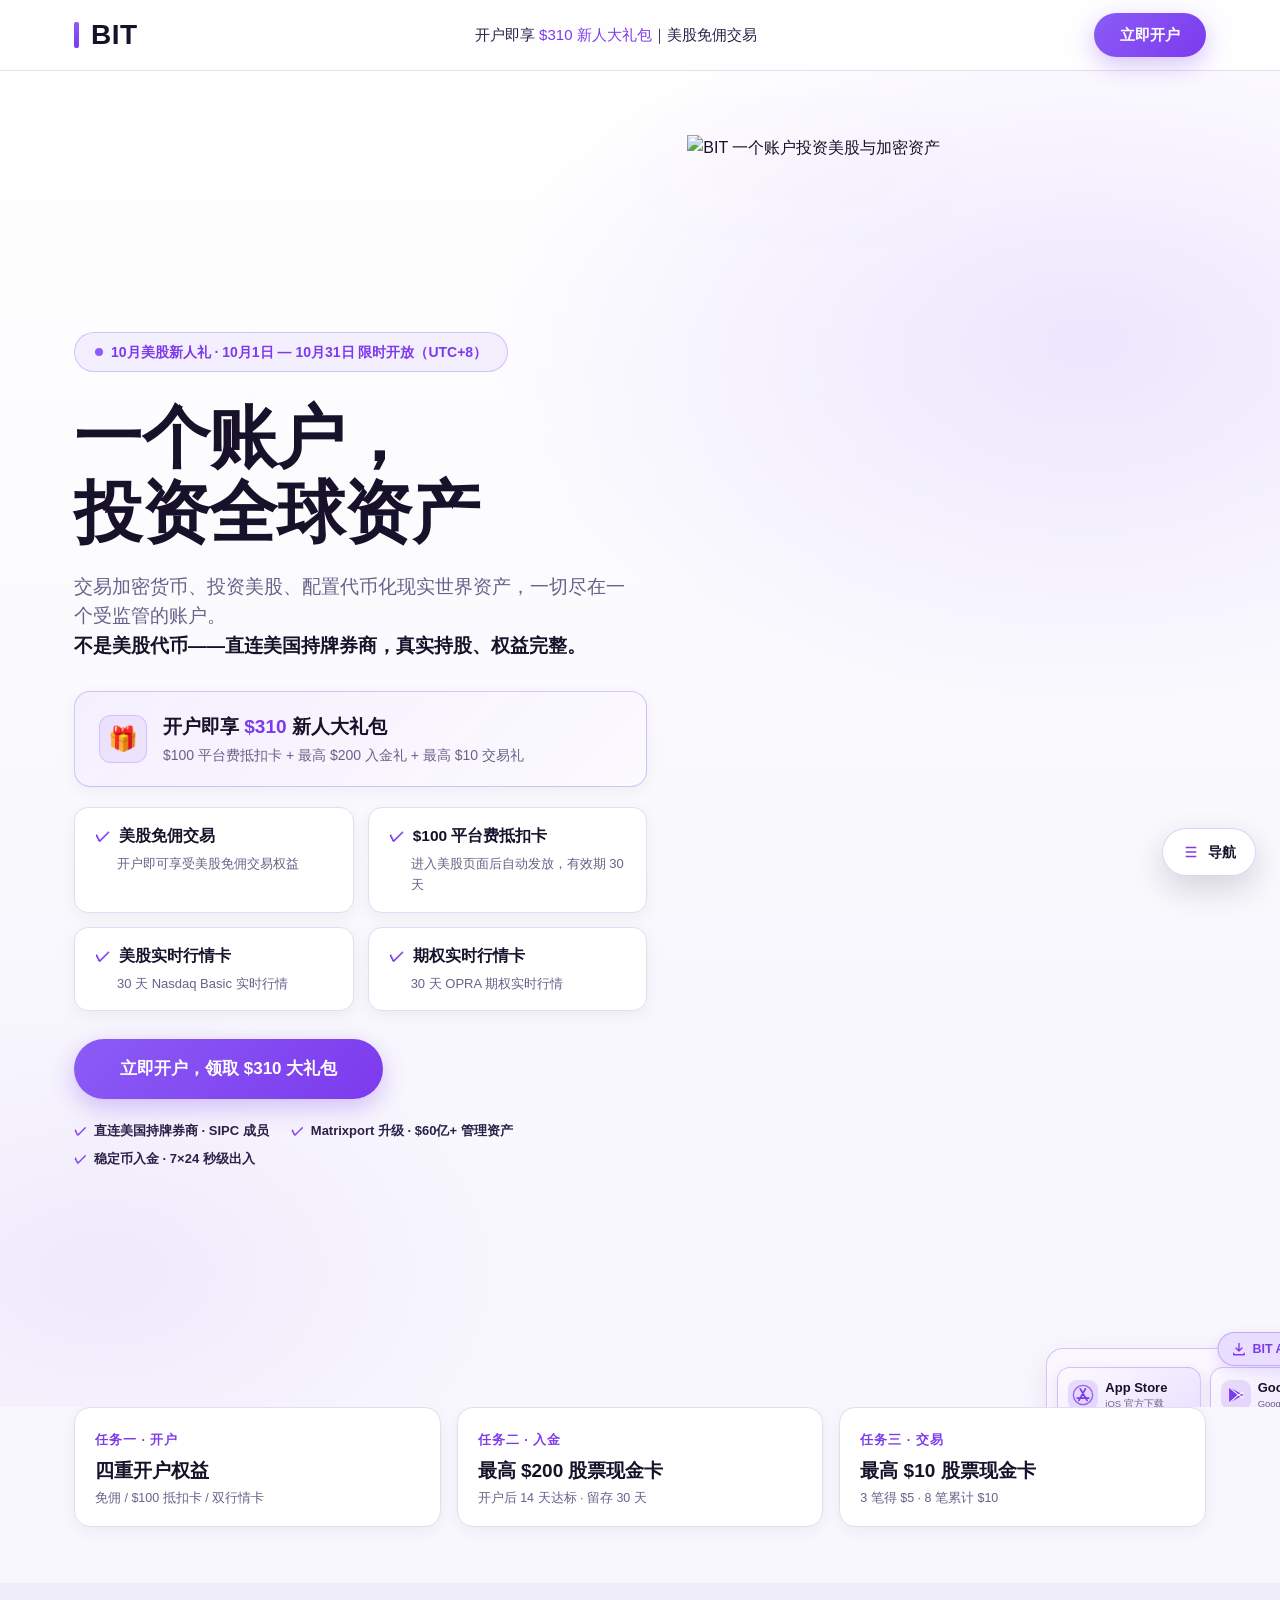
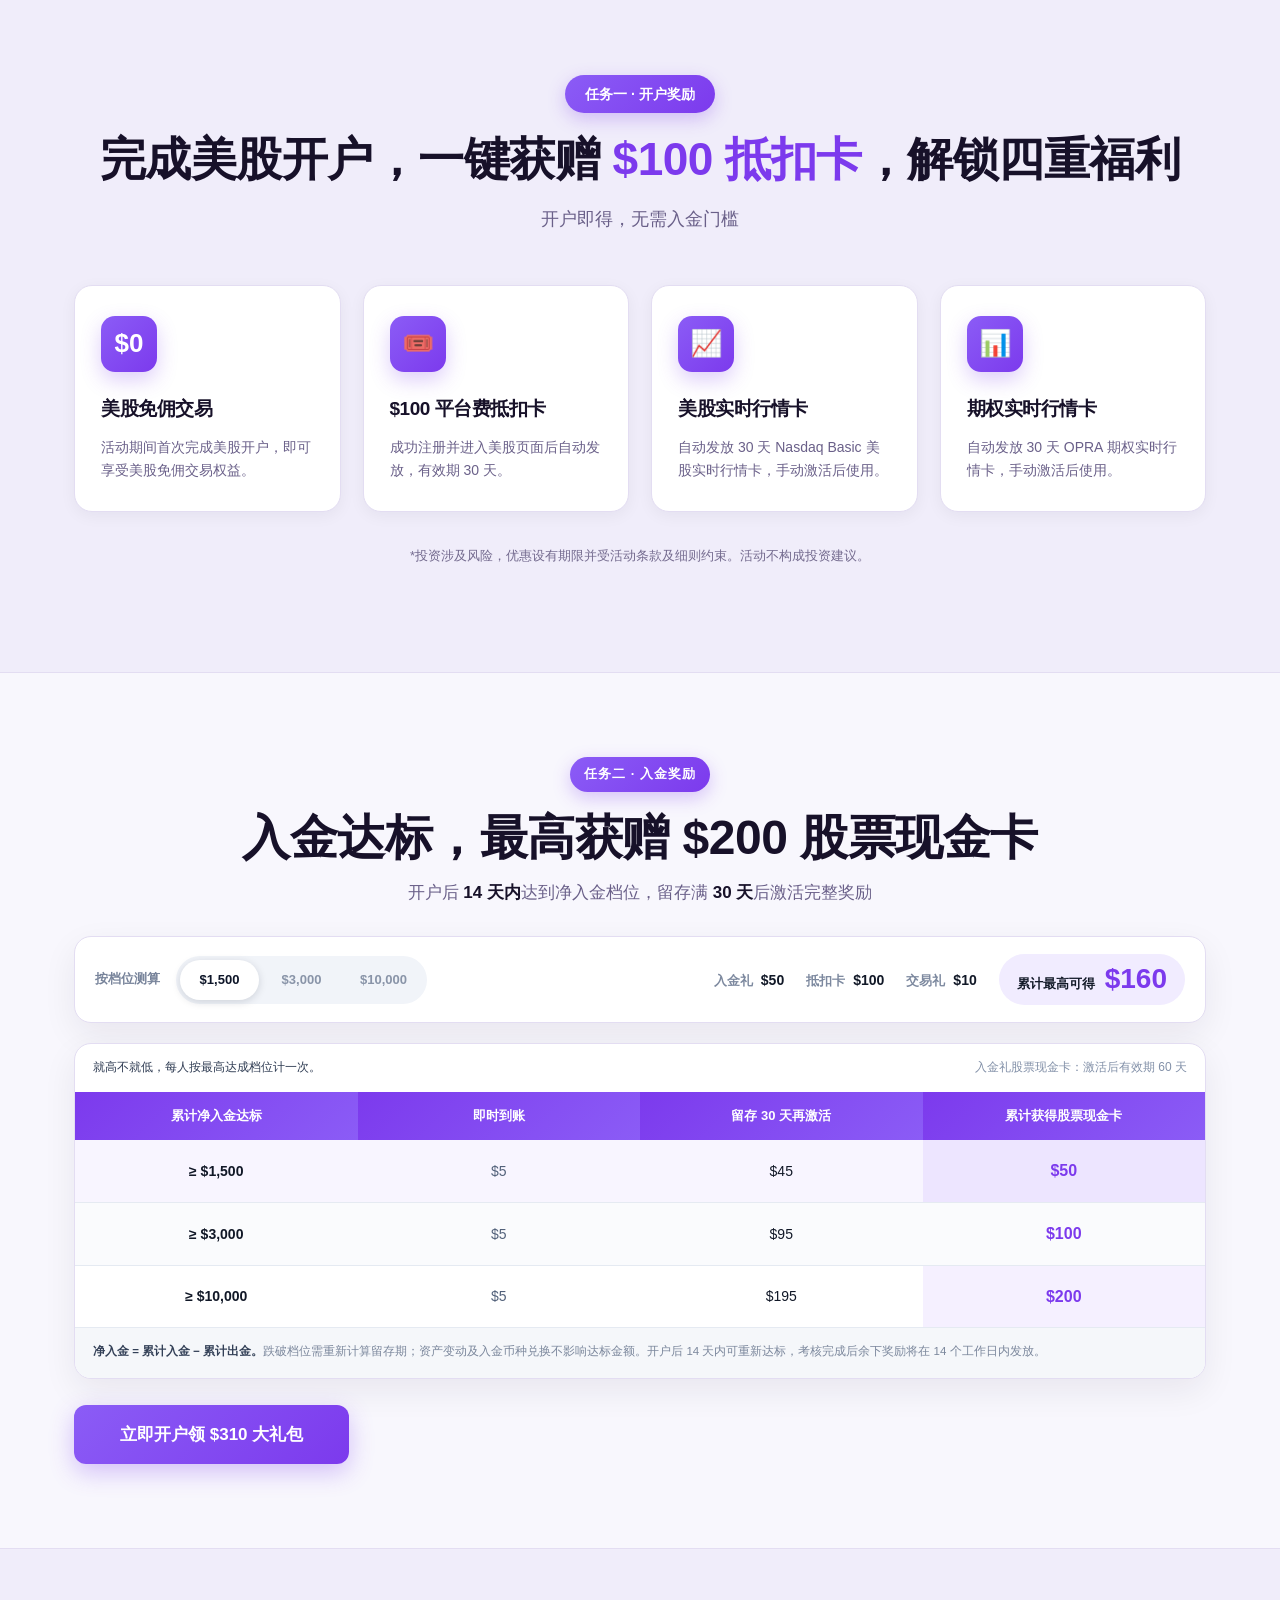
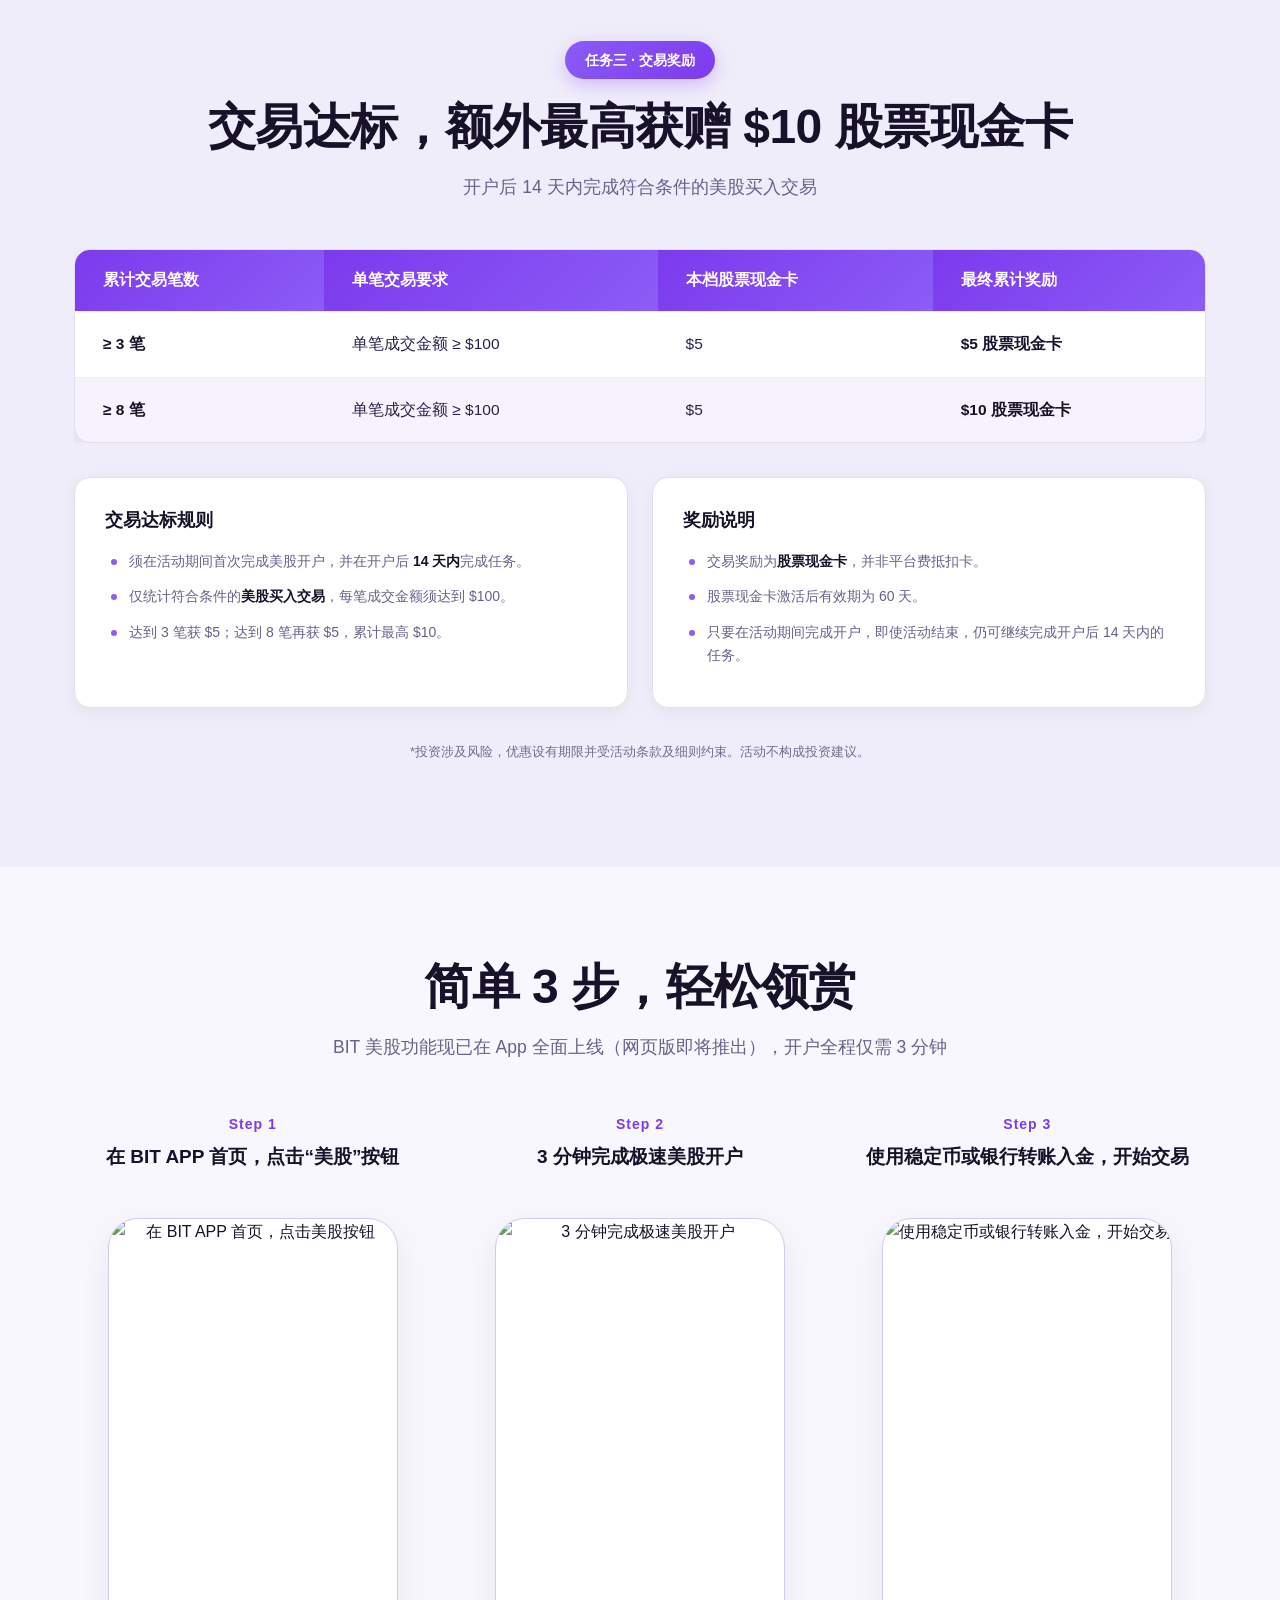
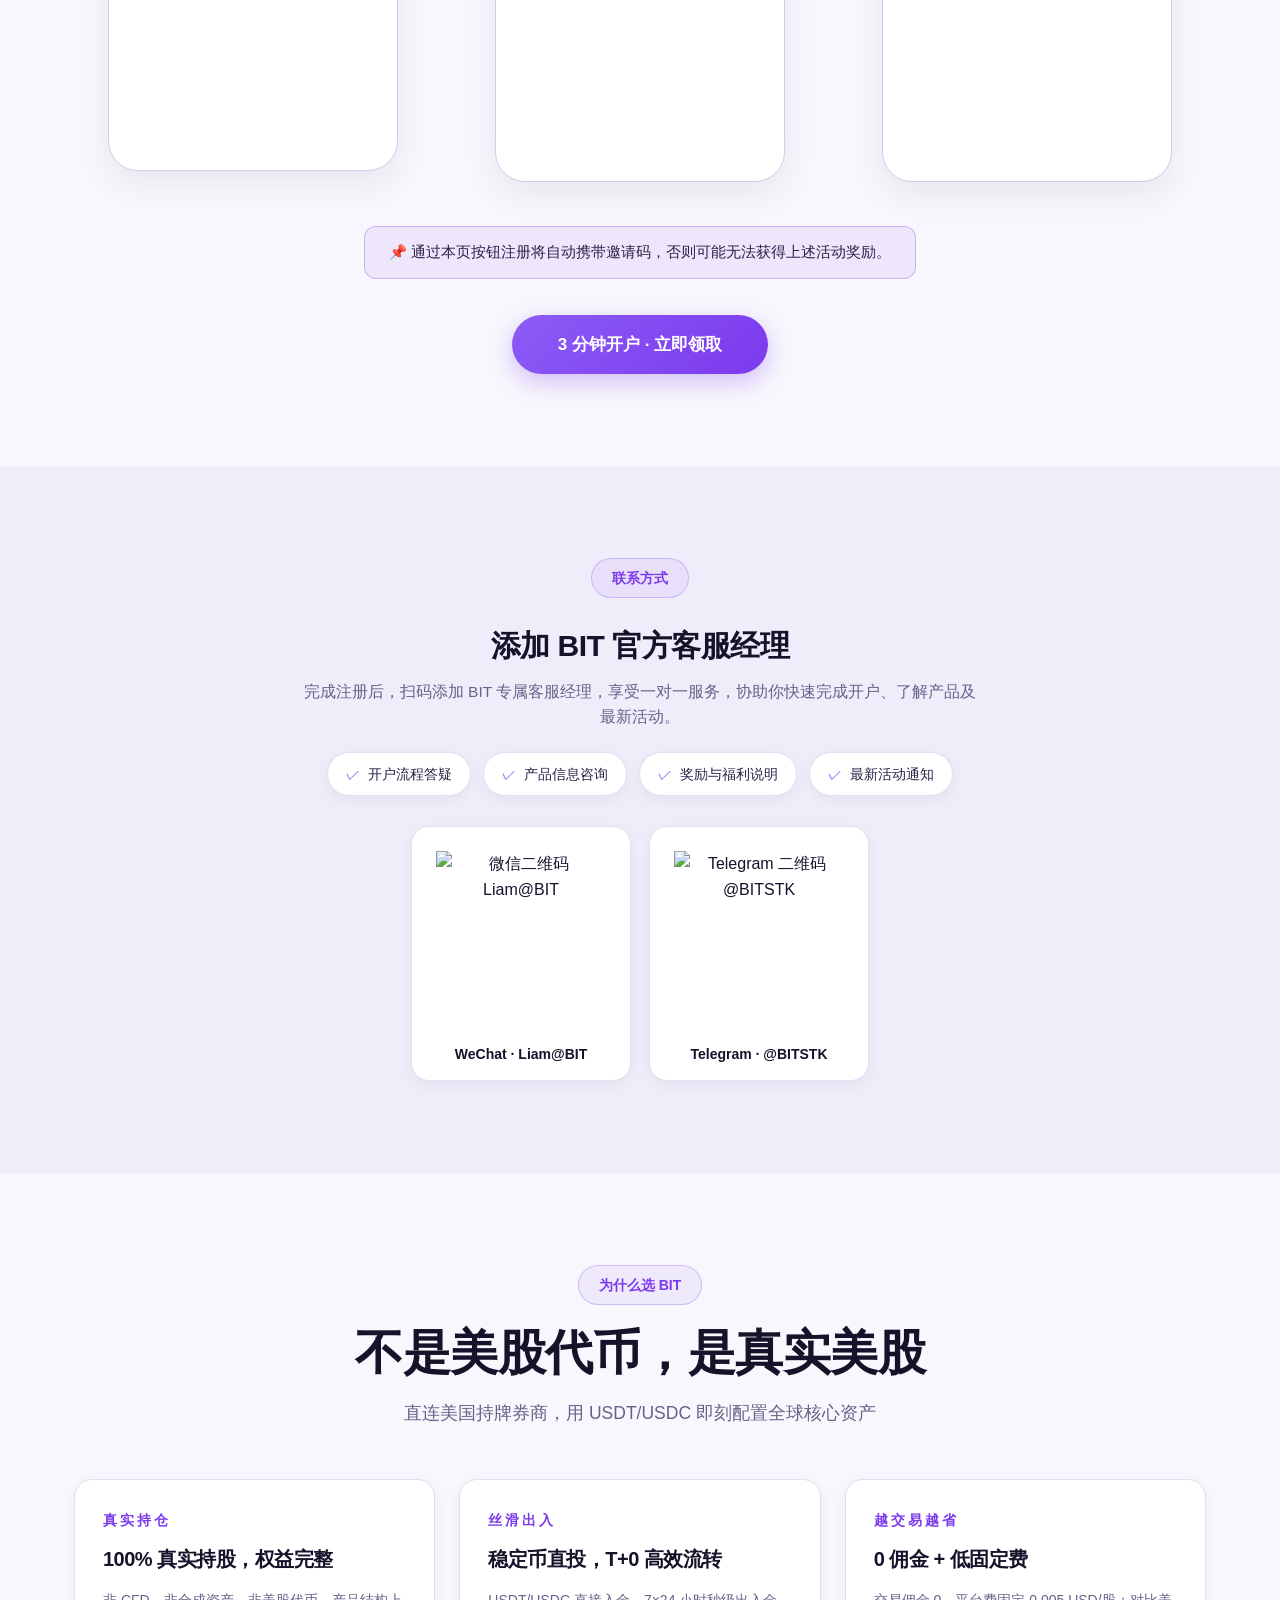
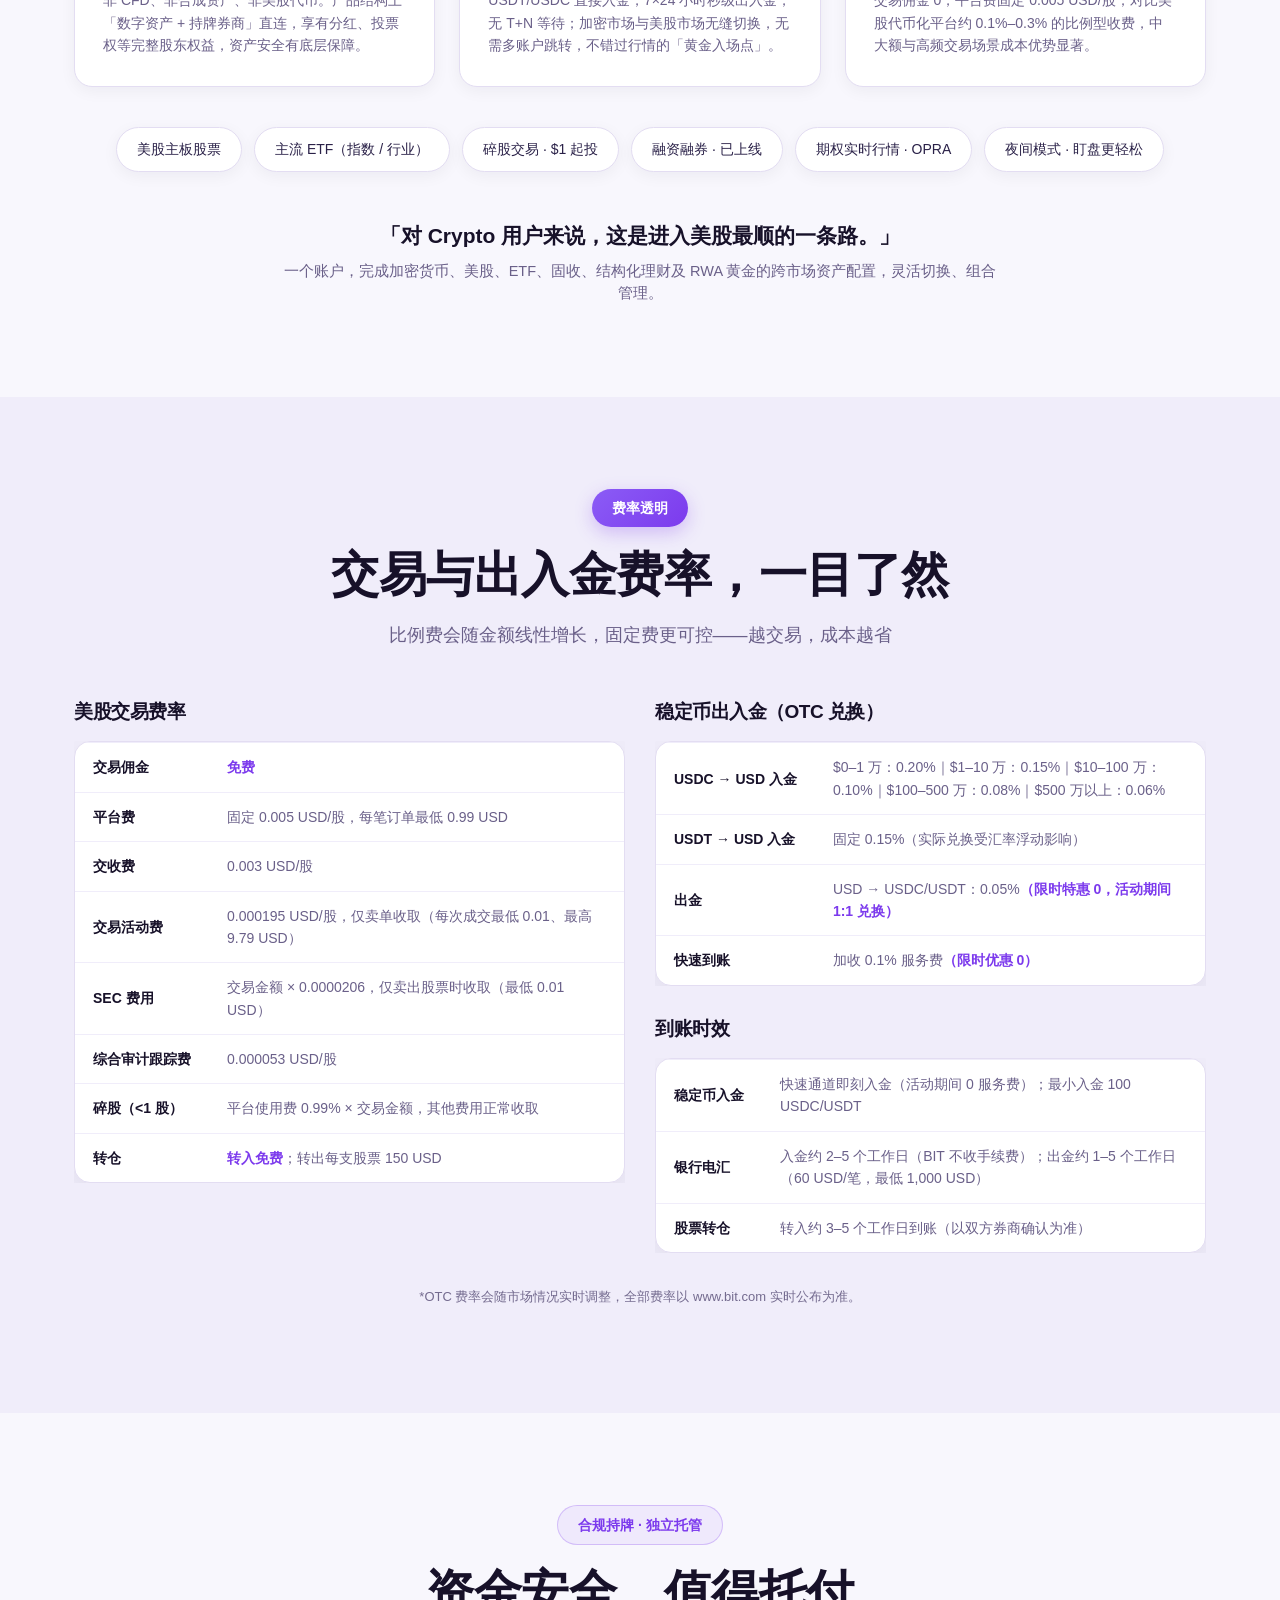
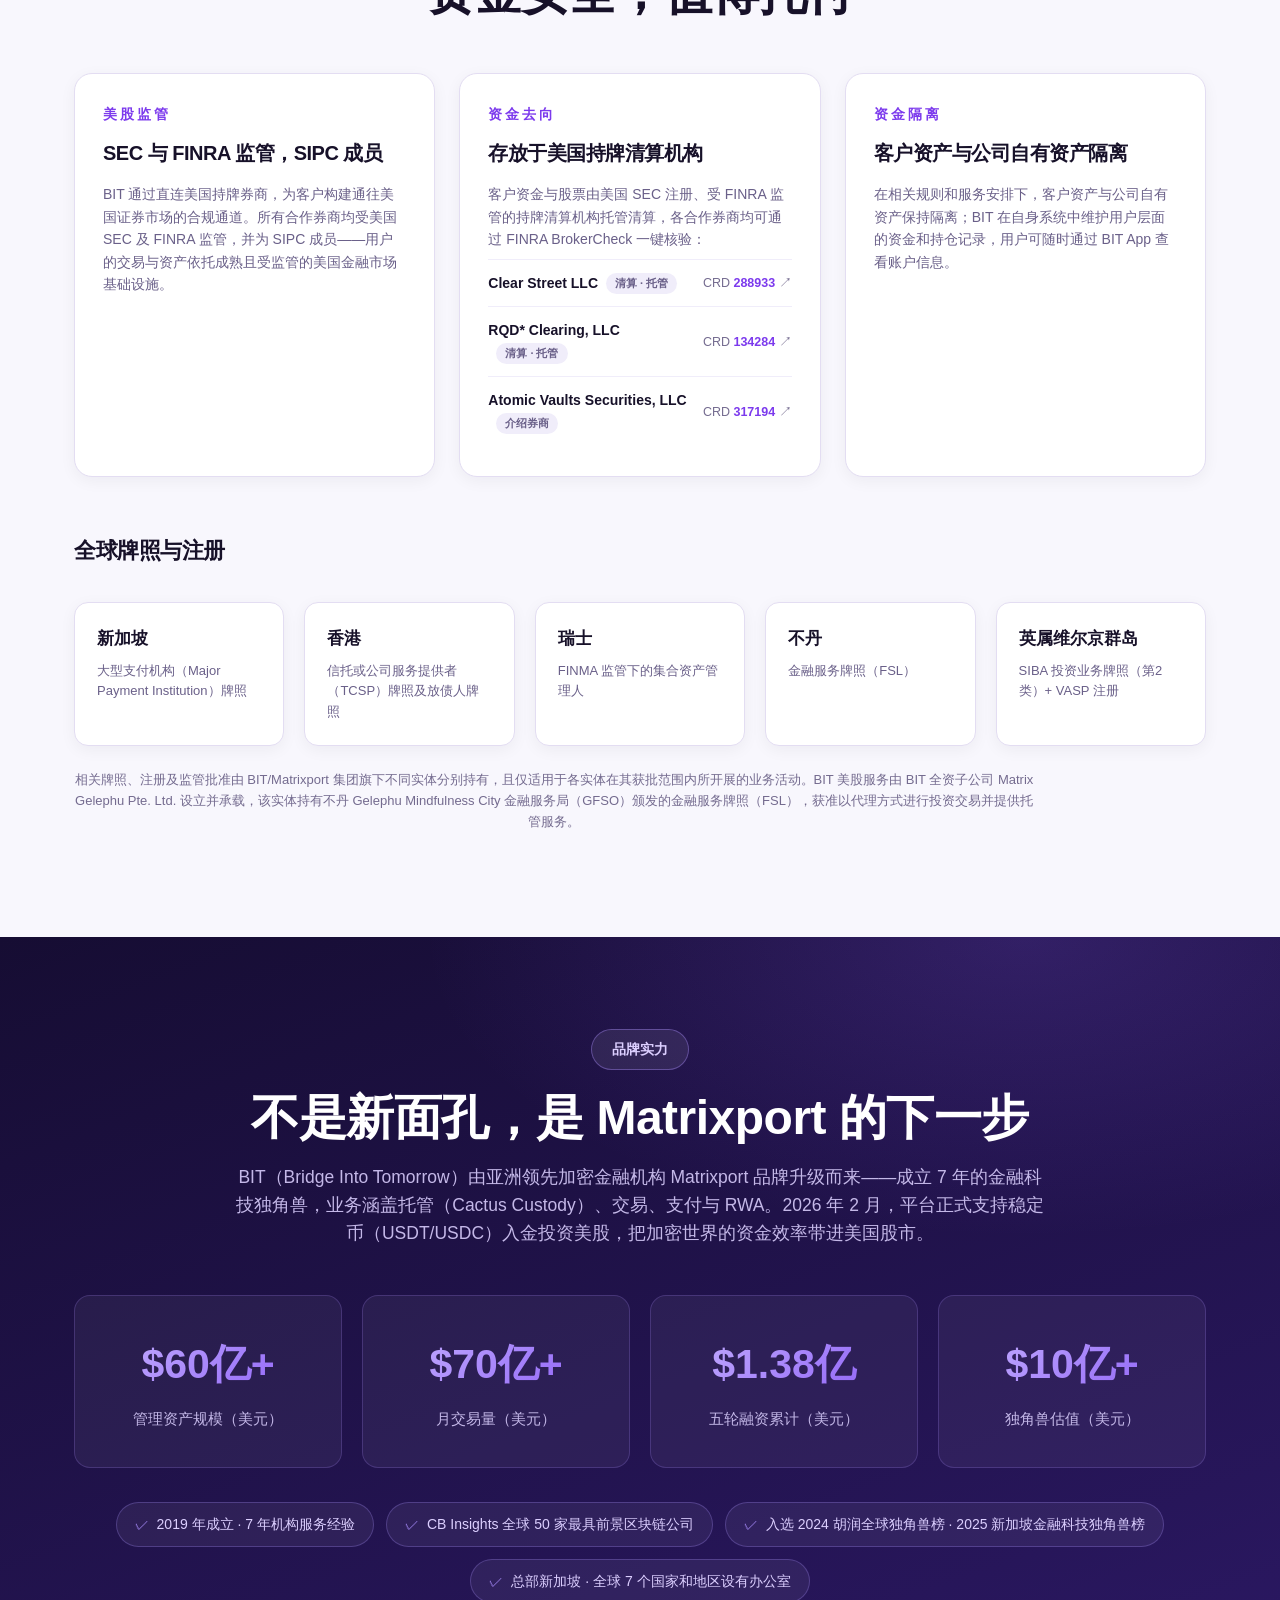
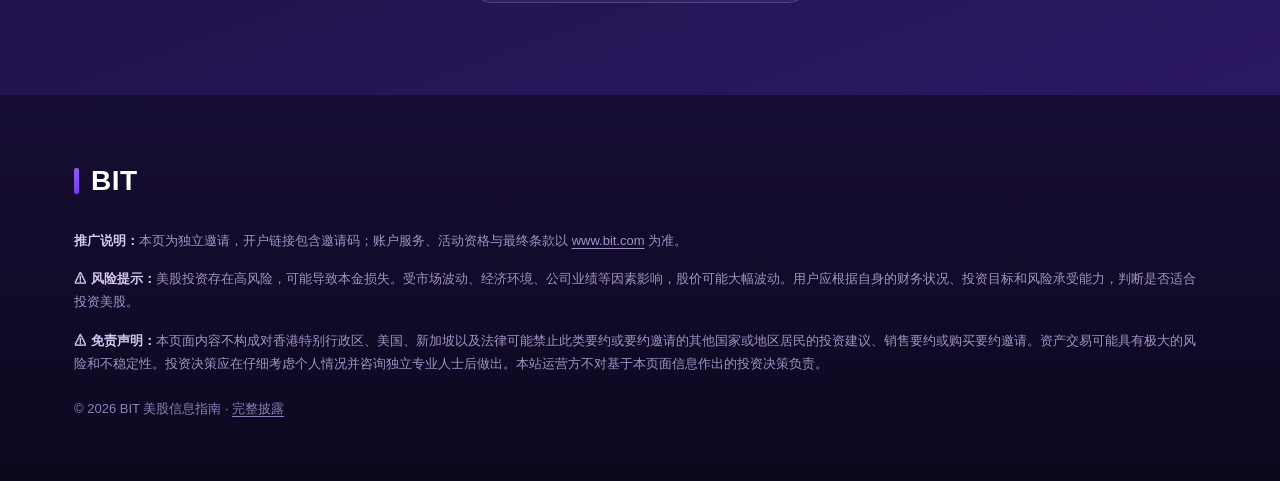
==== bit-site/public/index.html @ e408555f "Update September BIT campaign numbers for October" ====
<!DOCTYPE html>
<html lang="zh-CN">
<head>
<meta charset="utf-8">
<meta name="viewport" content="width=device-width, initial-scale=1, viewport-fit=cover">
<title>BIT 10月美股新人礼｜开户享 $310 大礼包</title>
<meta name="description" content="BIT 10月美股新人礼：开户享美股免佣交易、$100 平台费抵扣卡及双行情卡；入金与交易达标最高可获 $210 股票现金卡。">
<meta name="robots" content="index,follow,max-image-preview:large">
<meta name="author" content="onsites.me 独立内容发布者">
<link rel="canonical" href="https://bit.onsites.me/">
<link rel="icon" href="/favicon.svg" type="image/svg+xml">
<style>
/* ============================================================
   BIT 冰川白 (Glacier White) Design System
   base: 薰衣草冰川白 / accent: 紫罗兰 / anchor: 深紫罗兰
   ============================================================ */
:root{
  --brand:#7C3AED; --brand-2:#8B5CF6; --brand-3:#A78BFA;
  --ice-0:#FFFFFF;            /* 纯白卡面 */
  --ice-50:#FCFBFF;           /* 冰面高光 */
  --ice-100:#F8F7FD;          /* 冰川白 · 主底色 */
  --ice-200:#F0EDFA;          /* 冰川白 · 间隔段底色 */
  --ice-300:#E6E0F5;          /* 冰纹面板 */
  --line:#E3DDF2;             /* 冰缝描边 */
  --line-2:#D4CAEB;
  --deep:#160D33;             /* 深紫罗兰 · 锚点段 */
  --deep-2:#2B1863;
  --violet:#8B5CF6; --violet-2:#A78BFA;
  --ink:#171129; --ink-2:#2A2148; --ink-muted:#6A6089; --ink-soft:#746B8F;
  --gold-deep:#9A6B14; --gold-line:#E4C079;
  --green:#3E7D57;
  --radius:18px;
  --maxw:1180px;
  --shadow-s:0 4px 16px rgba(23,17,41,.05);
  --shadow-m:0 12px 34px rgba(23,17,41,.07);
  --shadow-brand:0 8px 24px rgba(124,58,237,.30);
  --font:'PingFang SC','Hiragino Sans GB','Microsoft YaHei','Noto Sans CJK SC',sans-serif;
}
*{box-sizing:border-box}
html{
  scroll-behavior:smooth;
  -webkit-text-size-adjust:100%;
  text-size-adjust:100%;
}
html,body{margin:0;padding:0}
body{
  font-family:var(--font); background:var(--ice-100); color:var(--ink);
  min-width:280px;-webkit-font-smoothing:antialiased;line-height:1.6;overflow-x:hidden;
}
::selection{background:rgba(139,92,246,.22)}
a{color:inherit;text-decoration:none}
img{max-width:100%;height:auto;display:block;-webkit-user-drag:none}
.wrap{width:100%;max-width:var(--maxw);margin:0 auto;padding:0 24px}
.hero-grid>*,.fee-cols>*,.info-grid>*,.comp-grid>*,.steps>*{min-width:0}
.sub,.lead,.rk,.note-bar{overflow-wrap:anywhere}
.rtable td,.rtable th,.ttable td,.stat .sv,.rn .rn-v,.prob .pv{font-variant-numeric:tabular-nums}
.blue{color:var(--brand)}
.gold-txt{color:var(--gold-deep)}
section[id]{scroll-margin-top:84px}
.reward-nav[id]{scroll-margin-top:84px}

/* ---------- buttons ---------- */
.btn{
  display:inline-flex;align-items:center;justify-content:center;gap:8px;
  font-family:var(--font);font-weight:700;cursor:pointer;border:none;
  min-height:44px;border-radius:999px;white-space:nowrap;touch-action:manipulation;
  -webkit-tap-highlight-color:transparent;transition:transform .15s,box-shadow .15s,filter .15s;
}
.btn-primary{
  background:linear-gradient(135deg,var(--brand-2),var(--brand));
  color:#fff;box-shadow:var(--shadow-brand);
}
.btn-primary:hover{transform:translateY(-1px);filter:brightness(1.06);box-shadow:0 12px 30px rgba(124,58,237,.4)}
.btn-sm{padding:10px 26px;font-size:15px}
.btn-lg{padding:16px 46px;font-size:17px}
.btn:focus-visible,.rn:focus-visible{
  outline:3px solid rgba(124,58,237,.34);outline-offset:3px;
}

/* ---------- header：冰面磨砂 ---------- */
header{
  position:sticky;top:0;z-index:100;
  background:rgba(255,255,255,.82);backdrop-filter:blur(16px);-webkit-backdrop-filter:blur(16px);
  border-bottom:1px solid var(--line);
}
.hd{display:flex;align-items:center;justify-content:space-between;height:70px;gap:20px}
.logo{display:flex;align-items:baseline;gap:12px;flex-shrink:0}
.logo .bar{width:5px;height:26px;background:linear-gradient(180deg,var(--brand-2),var(--brand));border-radius:2px;align-self:center}
.logo .name{font-size:28px;font-weight:900;letter-spacing:.5px;color:var(--ink)}
.logo .tag{font-size:12px;color:var(--ink-soft);letter-spacing:2px;text-transform:uppercase}
.hd-promo{flex:1;text-align:center;font-size:15px;font-weight:500;color:var(--ink-2)}
@media(max-width:900px){.hd-promo{display:none}}

/* ---------- section 骨架：冰川白双色 + 深冰川锚点 ---------- */
section{position:relative}
.sec-a{background:var(--ice-100);padding:92px 0}
.sec-b{background:var(--ice-200);padding:92px 0}
.sec-deep{
  background:
    radial-gradient(1000px 500px at 80% 0%,rgba(139,92,246,.20),transparent 60%),
    linear-gradient(160deg,var(--deep),var(--deep-2));
  color:#fff;padding:92px 0;
}
.sec-deep .sub{color:#C4B8E8}
.eyebrow{
  display:inline-flex;align-items:center;gap:8px;margin:0 auto 20px;
  padding:8px 20px;border-radius:999px;font-size:14px;font-weight:700;
}
.eyebrow.pill-blue{background:linear-gradient(135deg,var(--brand-2),var(--brand));color:#fff;box-shadow:0 6px 18px rgba(124,58,237,.28)}
.eyebrow.pill-ice{background:rgba(124,58,237,.07);border:1px solid rgba(124,58,237,.25);color:var(--brand)}
.sec-deep .eyebrow.pill-ice{background:rgba(255,255,255,.08);border-color:rgba(167,139,250,.4);color:#DCCFFF}
.dot{width:8px;height:8px;border-radius:50%;background:var(--brand-2);animation:pulse 1.8s infinite}
@keyframes pulse{0%{box-shadow:0 0 0 0 rgba(139,92,246,.4)}70%{box-shadow:0 0 0 8px rgba(139,92,246,0)}100%{box-shadow:0 0 0 0 rgba(139,92,246,0)}}
.center{text-align:center}
h1,h2,h3{margin:0;font-weight:900;letter-spacing:-.5px}
.h-sec{font-size:clamp(30px,4vw,48px);line-height:1.16}
.sub{font-size:17.5px;margin:18px auto 0;max-width:680px;color:var(--ink-muted)}
.disclaimer{font-size:13px;color:var(--ink-soft);margin-top:34px}
.sec-deep .disclaimer{color:#9D8FC6}
.task1-title-line{display:inline-block;white-space:nowrap}
@media(min-width:701px){#task1 .h-sec{font-size:clamp(34px,4vw,46px)}}

/* ---------- 通用卡片 ---------- */
.card{background:var(--ice-0);border:1px solid var(--line);border-radius:var(--radius);box-shadow:var(--shadow-s)}

/* ---------- hero：冰川白高光 ---------- */
.hero{
  background:
    radial-gradient(1000px 620px at 85% 20%,rgba(139,92,246,.14),transparent 60%),
    radial-gradient(760px 500px at 8% 90%,rgba(124,58,237,.07),transparent 55%),
    linear-gradient(180deg,#FFFFFF 0%,var(--ice-100) 70%,var(--ice-100) 100%);
  padding:64px 0 40px;overflow:hidden;
}
.hero-grid{display:grid;grid-template-columns:1.05fr .95fr;gap:40px;align-items:center}
.hero h1{font-size:clamp(40px,5.4vw,68px);line-height:1.1;margin:8px 0 0;color:var(--ink)}
.hero .lead{font-size:18.5px;color:var(--ink-muted);max-width:560px;margin:22px 0 0}
.hero .lead b{color:var(--ink)}
.gift-banner{
  display:flex;align-items:center;gap:16px;margin:30px 0 20px;padding:20px 24px;
  border-radius:16px;border:1px solid rgba(124,58,237,.28);
  background:linear-gradient(135deg,rgba(124,58,237,.08),rgba(139,92,246,.03)),#fff;
  box-shadow:var(--shadow-s);
}
.gift-banner .gi{
  flex-shrink:0;width:48px;height:48px;border-radius:12px;display:grid;place-items:center;
  background:rgba(124,58,237,.08);border:1px solid rgba(124,58,237,.2);font-size:24px;
}
.gift-banner .bt{font-size:19px;font-weight:700;color:var(--ink)}
.gift-banner .bs{font-size:14px;color:var(--ink-muted);margin-top:2px}
.feat-grid{display:grid;grid-template-columns:1fr 1fr;gap:14px}
.feat{padding:16px 20px;border-radius:14px;background:var(--ice-0);border:1px solid var(--line);box-shadow:var(--shadow-s)}
.feat .ft{display:flex;align-items:center;gap:8px;font-size:15.5px;font-weight:700;color:var(--ink)}
.feat .ck{color:var(--brand);font-weight:900}
.feat .fd{font-size:13px;color:var(--ink-muted);margin-top:5px;padding-left:22px}
.hero-cta{margin-top:28px}
.trust-strip{display:flex;flex-wrap:wrap;gap:8px 22px;margin-top:22px}
.trust-strip span{display:inline-flex;align-items:center;gap:7px;font-size:13px;font-weight:600;color:var(--ink-2)}
.trust-strip .ck{color:var(--brand);font-weight:900}
.hero-art{position:relative;display:grid;place-items:center}
.hero-art img{filter:drop-shadow(0 24px 50px rgba(124,58,237,.22));animation:float 6s ease-in-out infinite}
.hero-downloads{
  display:grid;grid-template-columns:repeat(3,minmax(0,1fr));gap:9px;
  position:relative;z-index:2;width:min(100%,470px);margin:-18px auto 0;padding:18px 10px 10px;
  border:1px solid rgba(124,58,237,.28);border-radius:17px;
  background:rgba(250,247,255,.94);box-shadow:0 10px 28px rgba(76,29,149,.10);
  backdrop-filter:blur(12px);-webkit-backdrop-filter:blur(12px);
}
.hero-download-heading{
  position:absolute;top:0;left:50%;transform:translate(-50%,-50%);
  display:inline-flex;align-items:center;gap:6px;padding:6px 13px;border-radius:999px;
  border:1px solid rgba(124,58,237,.32);background:#E9DEFF;color:var(--brand);
  box-shadow:0 5px 14px rgba(124,58,237,.14);font-size:12.5px;font-weight:800;white-space:nowrap;
}
.hero-download-heading svg{width:15px;height:15px}
.hero-download-btn{
  justify-content:flex-start;width:100%;min-width:0;min-height:56px;padding:9px 10px;gap:7px;
  border:1px solid rgba(124,58,237,.26);border-radius:13px;
  background:linear-gradient(145deg,#FCFAFF,#E9E0FF);color:var(--ink);
  box-shadow:0 5px 14px rgba(76,29,149,.11);
}
.hero-download-btn:hover{transform:translateY(-2px);border-color:rgba(124,58,237,.46);background:linear-gradient(145deg,#F8F4FF,#DED0FF);box-shadow:0 9px 20px rgba(76,29,149,.16)}
.hero-download-icon{display:grid;place-items:center;flex:0 0 30px;width:30px;height:30px;border-radius:9px;background:rgba(124,58,237,.14);color:var(--brand)}
.hero-download-icon svg{display:block;width:22px;height:22px}
.hero-download-copy{display:grid;min-width:0;text-align:left;line-height:1.15}
.hero-download-copy strong{overflow:hidden;text-overflow:ellipsis;font-size:13px;font-weight:800;white-space:nowrap}
.hero-download-copy small{margin-top:3px;color:var(--ink-muted);font-size:9.5px;font-weight:500;white-space:nowrap}
@keyframes float{0%,100%{transform:translateY(0)}50%{transform:translateY(-14px)}}
@media(min-width:961px){.hero-downloads{transform:translateY(67px)}}
@media(max-width:960px){
  .hero-grid{grid-template-columns:1fr}
  .hero-art{order:-1;max-width:400px;margin:0 auto}
}
@media(min-width:701px) and (max-width:960px){
  .hero-art{order:initial;max-width:440px}
  .hero-downloads{margin:-6px auto 6px}
  .hero-download-btn{padding:9px 8px;gap:6px}
  .hero-download-icon{flex-basis:26px;width:26px;height:26px}
  .hero-download-icon svg{width:20px;height:20px}
  .hero-download-copy strong{font-size:12.5px}
  .hero-download-copy small{font-size:8.5px}
}

/* ---------- 奖励速览条（hero 下） ---------- */
.reward-nav{padding:0 0 56px;background:var(--ice-100)}
.rn-grid{display:grid;grid-template-columns:repeat(3,1fr);gap:16px}
.rn{
  display:block;background:var(--ice-0);border:1px solid var(--line);border-radius:16px;
  padding:18px 20px;box-shadow:var(--shadow-s);transition:transform .15s,box-shadow .15s,border-color .15s;
}
.rn:hover{transform:translateY(-3px);box-shadow:var(--shadow-m);border-color:var(--brand-2)}
.rn .rn-k{font-size:12.5px;font-weight:700;color:var(--brand);letter-spacing:1px}
.rn .rn-v{font-size:19px;font-weight:900;color:var(--ink);margin-top:4px}
.rn .rn-d{font-size:12.5px;color:var(--ink-muted);margin-top:2px}

/* ---------- 图标卡（任务一） ---------- */
.card-grid-4{display:grid;grid-template-columns:repeat(4,1fr);gap:22px;margin-top:52px}
.icard{
  background:var(--ice-0);border:1px solid var(--line);border-radius:var(--radius);padding:30px 26px;
  box-shadow:var(--shadow-s);transition:transform .18s,box-shadow .18s;text-align:left;
}
.icard:hover{transform:translateY(-4px);box-shadow:0 18px 40px rgba(124,58,237,.10)}
.icard .ico{
  width:56px;height:56px;border-radius:14px;display:grid;place-items:center;font-size:26px;
  background:linear-gradient(135deg,var(--brand-2),var(--brand));color:#fff;margin-bottom:22px;
  box-shadow:0 8px 20px rgba(124,58,237,.25);font-weight:900;
}
.icard h3{font-size:19px;color:var(--ink)}
.icard p{font-size:14px;color:var(--ink-muted);margin:12px 0 0}

/* ---------- 奖励表（任务二） ---------- */
.tnum{
  display:inline-grid;place-items:center;width:28px;height:28px;border-radius:8px;
  background:linear-gradient(135deg,var(--brand-2),var(--brand));font-weight:900;font-size:15px;color:#fff;
}
.block-title{display:flex;align-items:center;gap:12px;font-size:23px;font-weight:900;margin:0 0 22px;color:var(--ink)}
.rtable{
  width:100%;border-collapse:separate;border-spacing:0;overflow:hidden;
  border-radius:16px;border:1px solid var(--line);background:var(--ice-0);box-shadow:var(--shadow-m);
}
.rtable th{
  background:linear-gradient(135deg,var(--brand),var(--brand-2));color:#fff;text-align:left;
  padding:18px 28px;font-size:15.5px;font-weight:700;
}
.rtable td{padding:20px 28px;font-size:15.5px;border-top:1px solid var(--ice-200);color:var(--ink-2)}
.rtable tr:nth-child(even) td{background:var(--ice-50)}
.rtable td b{color:var(--ink);font-weight:700}
.rtable tr.hot td{background:rgba(124,58,237,.06)}
.rtable tr.hot td:last-child{color:var(--brand);font-weight:700}
.wrap-scroll{max-width:100%;overflow-x:auto;-webkit-overflow-scrolling:touch}

/* ---------- 任务二：浅色档位测算区 ---------- */
.task2-showcase{
  padding:84px 0;background:var(--ice-100);
  color:var(--ink);overflow:hidden;border-top:1px solid var(--line);border-bottom:1px solid var(--line);
}
.task2-head{text-align:center}
.task2-kicker{
  display:inline-flex;margin:0 auto 18px;padding:7px 14px;border:0;border-radius:999px;
  background:linear-gradient(135deg,var(--brand-2),var(--brand));color:#fff;box-shadow:0 6px 18px rgba(124,58,237,.28);
  font-size:13px;font-weight:800;letter-spacing:1px;
}
.task2-title{font-size:clamp(30px,4vw,48px);line-height:1.16;letter-spacing:-.5px;color:var(--ink)}
.task2-title .accent{color:var(--brand)}
.task2-sub{margin:14px auto 0;color:var(--ink-muted);font-size:17px}
.task2-sub b{color:var(--ink)}
.task2-calculator{
  display:flex;align-items:center;justify-content:space-between;gap:28px;margin-top:30px;padding:17px 20px;
  border:1px solid var(--line);border-radius:17px;background:#fff;color:var(--ink);
  box-shadow:var(--shadow-m);
}
.task2-tier-side{display:flex;align-items:center;gap:16px;min-width:0}
.task2-tier-label{color:#77839A;font-size:13px;font-weight:700;white-space:nowrap}
.task2-tier-group{display:grid;grid-template-columns:repeat(3,minmax(76px,1fr));gap:3px;padding:4px;border-radius:999px;background:#F1F4F9}
.task2-tier{
  min-height:40px;padding:9px 16px;border:0;border-radius:999px;background:transparent;color:#8994A8;
  font:700 13px/1 var(--font);cursor:pointer;white-space:nowrap;touch-action:manipulation;
  -webkit-tap-highlight-color:transparent;transition:background .15s,color .15s,box-shadow .15s,transform .15s;
}
.task2-tier:hover{color:#0D1528}
.task2-tier.is-active{background:#fff;color:#0D1528;box-shadow:0 2px 8px rgba(8,18,42,.15)}
.task2-tier:focus-visible{outline:3px solid rgba(124,58,237,.35);outline-offset:2px}
.task2-breakdown{display:flex;align-items:center;justify-content:flex-end;gap:22px;min-width:0}
.task2-metric{display:flex;align-items:baseline;gap:8px;white-space:nowrap}
.task2-metric span{color:#7D899F;font-size:12.5px;font-weight:700}
.task2-metric b{color:#111827;font-size:14px;font-variant-numeric:tabular-nums}
.task2-total{
  display:flex;align-items:baseline;gap:10px;padding:11px 18px;border-radius:999px;background:#F1ECFF;
  white-space:nowrap;
}
.task2-total span{color:#111827;font-size:12.5px;font-weight:800}
.task2-total strong{color:var(--brand);font-size:28px;line-height:1;font-variant-numeric:tabular-nums}
.task2-table-card{margin-top:20px;border:1px solid var(--line);border-radius:17px;background:#fff;color:var(--ink);overflow:hidden;box-shadow:var(--shadow-m)}
.task2-table-top{display:flex;align-items:center;justify-content:space-between;gap:20px;padding:14px 18px;color:#2E3B52;font-size:12px}
.task2-table-top span:last-child{color:#8290A8;text-align:right}
.task2-table-scroll{max-width:100%;overflow-x:auto;-webkit-overflow-scrolling:touch;overscroll-behavior-x:contain}
.task2-table{width:100%;border-collapse:collapse;table-layout:fixed;font-variant-numeric:tabular-nums}
.task2-table th{padding:14px 18px;background:linear-gradient(135deg,var(--brand),var(--brand-2));color:#fff;font-size:13px;font-weight:800;text-align:center}
.task2-table td{padding:18px;border-bottom:1px solid #E5EAF2;color:#111827;font-size:14px;text-align:center;transition:background .15s}
.task2-table tbody tr:nth-child(even) td{background:#FAFBFD}
.task2-table tbody tr.is-active td{background:#F8F5FF}
.task2-table td:nth-child(2){color:#52617A}
.task2-table td:last-child{background:#F5F0FF;color:var(--brand);font-size:16px;font-weight:900}
.task2-table tbody tr.is-active td:last-child{background:#EDE5FF}
.task2-table-foot{margin:0;padding:14px 18px 16px;background:#F5F7FA;color:#7B879C;font-size:11.5px;line-height:1.7}
.task2-table-foot b{color:#334057}
.task2-action-row{display:flex;align-items:center;justify-content:flex-start;gap:20px;margin-top:26px}
.task2-cta.btn{border-radius:12px;background:linear-gradient(135deg,var(--brand-2),var(--brand));box-shadow:var(--shadow-brand)}
.task2-cta.btn:hover{box-shadow:0 16px 34px rgba(124,58,237,.42)}

/* 概率卡 */
.prob-grid{display:grid;grid-template-columns:repeat(4,1fr);gap:20px;margin-top:26px}
.prob-grid.cols-3{grid-template-columns:repeat(3,1fr)}
.prob{
  background:var(--ice-0);border:1px solid var(--line);border-radius:16px;
  padding:28px 22px;text-align:center;box-shadow:var(--shadow-s);
}
.prob .pl{font-size:14.5px;color:var(--ink-muted);min-height:44px;display:flex;align-items:center;justify-content:center}
.prob .pv{font-size:42px;font-weight:900;margin:14px 0 6px;background:linear-gradient(135deg,var(--brand-2),var(--brand));-webkit-background-clip:text;background-clip:text;color:transparent}
.prob .pc{font-size:13px;color:var(--ink-soft)}
.prob.gold{border-color:var(--gold-line);background:linear-gradient(160deg,#FFFDF6,#FBF3DC)}
.prob.gold .pv{background:linear-gradient(135deg,#C89232,var(--gold-deep));-webkit-background-clip:text;background-clip:text}
.sec-deep .prob{background:rgba(255,255,255,.05);border-color:rgba(167,139,250,.22);box-shadow:none}
.sec-deep .prob .pl{color:#C4B8E8}
.sec-deep .prob .pc{color:#9C8CC9}
.sec-deep .prob .pv{background:linear-gradient(135deg,#C6B2FF,var(--violet));-webkit-background-clip:text;background-clip:text}
.sec-deep .prob.gold{border-color:rgba(228,192,121,.55);background:linear-gradient(160deg,rgba(228,192,121,.10),rgba(154,107,20,.05))}
.sec-deep .prob.gold .pv{background:linear-gradient(135deg,#F0C75A,#C89232);-webkit-background-clip:text;background-clip:text}

/* 说明卡 */
.info-grid{display:grid;grid-template-columns:1fr 1fr;gap:24px;margin-top:34px}
.info-card{background:var(--ice-0);border:1px solid var(--line);border-radius:16px;padding:28px 30px;box-shadow:var(--shadow-s);text-align:left}
.info-card h4{margin:0 0 16px;font-size:17.5px;font-weight:700;color:var(--ink)}
.info-card ul{margin:0;padding-left:4px;list-style:none}
.info-card li{position:relative;padding-left:20px;font-size:14px;color:var(--ink-muted);margin-bottom:12px;line-height:1.65}
.info-card li b{color:var(--ink)}
.info-card li:before{content:"";position:absolute;left:2px;top:9px;width:6px;height:6px;border-radius:50%;background:var(--brand-2)}

/* ---------- 通用表格与费率表 ---------- */
.ttable{width:100%;border-collapse:separate;border-spacing:0;background:var(--ice-0);border-radius:16px;overflow:hidden;border:1px solid var(--line);box-shadow:var(--shadow-m)}
.ttable th{background:linear-gradient(135deg,var(--brand),var(--brand-2));color:#fff;padding:18px;font-size:15.5px;font-weight:700;text-align:center}
.ttable td{padding:24px 20px;text-align:center;border-top:1px solid var(--ice-200);vertical-align:middle}
.ttable td.tier{font-size:22px;font-weight:900;color:var(--ink)}
.voucher{
  display:inline-block;min-width:150px;text-align:left;padding:14px 18px;border-radius:12px;position:relative;
  background:linear-gradient(135deg,#FBF3DC,#F7E7BC);border:1px solid var(--gold-line);
}
.voucher .vl{font-size:12px;color:var(--gold-deep);font-weight:700;letter-spacing:1px}
.voucher .vv{font-size:22px;font-weight:900;color:#7A5410;margin-top:2px}
.voucher .vv small{font-size:13px;font-weight:700}
.voucher:after{content:"";position:absolute;top:14px;right:16px;width:22px;height:8px;border-radius:2px;background:linear-gradient(90deg,#C89232,#9A6B14)}
.cashcard{
  display:inline-block;min-width:150px;text-align:center;padding:14px 18px;border-radius:12px;
  background:linear-gradient(135deg,#E9F6EE,#D6EEDF);border:1px solid #A9D6BC;
}
.cashcard .cl{font-size:11px;color:var(--green);letter-spacing:2px;font-weight:700}
.cashcard .cv{display:block;font-size:20px;font-weight:900;color:#26603F;margin:4px 0}
.cashcard .cs{font-size:11px;color:var(--green);letter-spacing:4px}
.fee-cols{display:grid;grid-template-columns:1fr 1fr;gap:30px;margin-top:48px;align-items:start}
.fee-h{font-size:19px;color:var(--ink);margin:0 0 14px;font-weight:900}
.ttable.left td{text-align:left;padding:13px 18px;font-size:14px;color:var(--ink-muted);line-height:1.6}
.ttable.left td:first-child{font-weight:700;color:var(--ink);white-space:nowrap;width:1%}
.ttable.left td b{color:var(--brand)}

/* ---------- 步骤 ---------- */
.steps{display:grid;grid-template-columns:repeat(3,1fr);gap:30px;margin-top:52px}
.step .stag{color:var(--brand);font-weight:700;font-size:14px;letter-spacing:1px}
.step .stitle{font-size:19px;font-weight:700;margin:6px 0 0;min-height:56px;color:var(--ink)}
.phone{
  max-width:290px;margin:20px auto 0;border-radius:30px;overflow:hidden;
  background:var(--ice-0);border:1px solid var(--line-2);box-shadow:var(--shadow-m);
}
.phone img{width:100%;height:auto}
.note-bar{display:inline-block;margin-top:44px;padding:14px 24px;border-radius:12px;background:rgba(124,58,237,.08);border:1px solid rgba(124,58,237,.32);color:var(--ink-2);font-size:14.5px;font-weight:500;max-width:760px}
.invite-card{max-width:760px;margin:34px auto 0;padding:24px 28px;border-radius:16px;background:var(--ice-0);border:1px solid var(--line);box-shadow:var(--shadow-s);text-align:left}
.invite-card .it{font-size:17.5px;font-weight:700;margin-bottom:8px;color:var(--ink)}
.invite-card .it::before{content:"🎁 "}
.invite-card .id{font-size:14px;color:var(--ink-muted);line-height:1.7}

/* ---------- LINKI 客户端下载 ---------- */
.download-module{margin-top:44px;text-align:center}
.download-module-title{font-size:clamp(26px,3.2vw,38px);line-height:1.2;color:var(--ink)}
.download-module-sub{margin:10px auto 0;color:var(--ink-muted);font-size:15.5px}
.download-card{
  display:grid;grid-template-columns:1.06fr .94fr;margin-top:28px;overflow:hidden;text-align:left;
  border:1px solid var(--line);border-radius:22px;background:var(--ice-0);box-shadow:var(--shadow-m);
}
.download-preview{
  display:grid;grid-template-columns:minmax(150px,.72fr) minmax(210px,1.28fr);gap:20px;
  min-height:440px;padding:34px 24px 0 34px;overflow:hidden;
  background:radial-gradient(420px 280px at 72% 40%,rgba(139,92,246,.12),transparent 70%);
}
.download-copy{padding-top:18px}
.download-app-icon{
  display:grid;place-items:center;width:86px;height:86px;border-radius:20px;
  background:linear-gradient(145deg,#0A4BFF,#1437F2);color:#fff;
  font-size:28px;font-weight:800;letter-spacing:.5px;box-shadow:0 12px 28px rgba(20,55,242,.24);
}
.download-benefits{display:grid;gap:16px;margin-top:38px;color:var(--ink-muted);font-size:14.5px}
.download-benefits span{display:flex;align-items:flex-start;gap:8px}
.download-benefits b{color:var(--brand);font-size:17px;line-height:1.35}
.download-phone{align-self:end;max-width:285px;margin:0 auto -92px;filter:drop-shadow(0 18px 30px rgba(23,17,41,.12))}
.download-phone img{width:100%;height:auto}
.download-options{display:grid;gap:18px;padding:46px 34px;border-left:1px solid var(--line);align-content:center}
.download-option{
  display:grid;grid-template-columns:48px minmax(120px,1fr) auto;align-items:center;gap:16px;
  min-height:108px;padding:18px 20px;border:1px solid var(--line);border-radius:17px;background:var(--ice-50);
}
.download-icon{display:grid;place-items:center;width:44px;height:44px;color:var(--ink)}
.download-icon svg{width:36px;height:36px;display:block}
.download-option-meta strong{display:block;color:var(--ink);font-size:17px;line-height:1.35}
.download-option-meta span{display:block;margin-top:4px;color:var(--ink-muted);font-size:13px}
.download-btn{min-width:152px;padding:12px 20px;font-size:14px}
.download-footer{
  grid-column:1/-1;display:flex;justify-content:space-between;gap:24px;padding:18px 30px;
  border-top:1px solid var(--line);background:rgba(124,58,237,.055);color:var(--ink-2);font-size:13.5px;
}
.download-footer span{display:flex;align-items:center;gap:8px}
.download-footer .shield{color:var(--brand);font-weight:900}

/* ---------- 页面维护者联系方式 ---------- */
.cs-tags{display:flex;flex-wrap:wrap;gap:12px;margin-top:26px}
.cs-tag{display:inline-flex;align-items:center;gap:8px;padding:10px 18px;border-radius:999px;background:var(--ice-0);border:1px solid var(--line);font-size:14px;color:var(--ink-2);box-shadow:var(--shadow-s)}
.cs-tag .ck{color:var(--brand)}
.qr-row{display:grid;grid-template-columns:repeat(2,minmax(0,220px));gap:18px;justify-content:center}
.qr{min-width:0;padding:14px;background:var(--ice-0);border:1px solid var(--line);border-radius:18px;box-shadow:var(--shadow-s);text-align:center}
.qr .frame{display:grid;place-items:center;width:100%;aspect-ratio:1;padding:10px;overflow:hidden;border-radius:13px;background:#fff}
.qr .frame img{width:100%;height:100%;object-fit:contain}
.qr .ql{margin-top:12px;color:var(--ink);font-size:14px;font-weight:900;overflow-wrap:anywhere}

/* ---------- 信任三卡 / 牌照 ---------- */
.comp-grid{display:grid;grid-template-columns:repeat(3,1fr);gap:24px;margin-top:52px;text-align:left}
.comp-card{background:var(--ice-0);border:1px solid var(--line);border-radius:var(--radius);padding:30px 28px;box-shadow:var(--shadow-s)}
.comp-card .ce{color:var(--brand);font-weight:700;font-size:13.5px;letter-spacing:3px}
.comp-card h3{font-size:20px;color:var(--ink);margin:12px 0 14px}
.comp-card p{font-size:14px;color:var(--ink-muted);margin:0}
.broker{display:flex;align-items:center;justify-content:space-between;gap:12px;padding:12px 0;border-top:1px solid var(--ice-200);transition:color .15s}
.broker .bn{font-weight:700;color:var(--ink);font-size:14px;transition:color .15s}
.broker .crd{font-size:12.5px;color:var(--ink-soft);white-space:nowrap}
.broker .crd b{color:var(--brand);font-weight:700}
a.broker:hover .bn{color:var(--brand)}
a.broker:focus-visible{outline:3px solid rgba(124,58,237,.34);outline-offset:2px;border-radius:6px}
.broker .role{display:inline-block;font-style:normal;font-size:11px;font-weight:600;color:var(--ink-muted);background:var(--ice-200);border-radius:999px;padding:2px 9px;margin-left:8px;vertical-align:1px;white-space:nowrap}
.lic-grid{display:grid;grid-template-columns:repeat(auto-fit,minmax(210px,1fr));gap:20px;margin-top:34px;text-align:left}
.lic{background:var(--ice-0);border:1px solid var(--line);border-radius:14px;padding:22px;box-shadow:var(--shadow-s)}
.lic .lr{font-weight:900;color:var(--ink);font-size:17px;margin-bottom:8px}
.lic .ld{font-size:13px;color:var(--ink-muted)}
.lic-note{font-size:13px;color:var(--ink-soft);margin-top:24px;max-width:960px}

/* ---------- 品牌数据 ---------- */
.stat-grid{display:grid;grid-template-columns:repeat(4,1fr);gap:20px;margin-top:48px}
.stat{background:var(--ice-0);border:1px solid var(--line);border-radius:16px;padding:36px 18px;text-align:center;box-shadow:var(--shadow-s)}
.stat .sv{font-size:clamp(30px,3.2vw,42px);font-weight:900;background:linear-gradient(135deg,var(--brand-2),var(--brand));-webkit-background-clip:text;background-clip:text;color:transparent}
.stat .sl{font-size:14.5px;color:var(--ink-muted);margin-top:10px}
.sec-deep .stat{background:rgba(255,255,255,.05);border-color:rgba(167,139,250,.22);box-shadow:none}
.sec-deep .stat .sv{background:linear-gradient(135deg,#C6B2FF,var(--violet));-webkit-background-clip:text;background-clip:text}
.sec-deep .stat .sl{color:#C4B8E8}
.sec-deep .cs-tag{background:rgba(255,255,255,.06);border-color:rgba(167,139,250,.28);color:#DCCFFF;box-shadow:none}
.sec-deep .cs-tag .ck{color:#A78BFA}

/* ---------- why-BIT 附件 ---------- */
.chip-row{display:flex;flex-wrap:wrap;gap:12px;justify-content:center;margin-top:40px}
.chip{padding:10px 20px;border-radius:999px;background:var(--ice-0);border:1px solid var(--line);font-size:14px;font-weight:500;color:var(--ink-2);box-shadow:var(--shadow-s)}
.pull-quote{margin:48px auto 0;max-width:720px;font-size:21px;font-weight:900;color:var(--ink);line-height:1.5}
.pull-quote span{display:block;margin-top:10px;font-size:14.5px;font-weight:400;color:var(--ink-muted)}

/* ---------- 教程 ---------- */
.tut-grid{display:grid;grid-template-columns:repeat(4,1fr);gap:22px;margin-top:52px;text-align:left}
.tut{background:var(--ice-0);border:1px solid var(--line);border-radius:var(--radius);padding:28px 26px;box-shadow:var(--shadow-s);transition:transform .18s,box-shadow .18s}
.tut:hover{transform:translateY(-4px);box-shadow:var(--shadow-m)}
.tut h3{font-size:17.5px;color:var(--ink);line-height:1.45;min-height:52px}
.tut .link{margin-top:20px;color:var(--brand);font-weight:700;font-size:15px}

/* ---------- footer：深冰川收尾 ---------- */
footer{background:linear-gradient(180deg,var(--deep),#0E081F);padding:64px 0 48px;color:#fff}
footer .flogo{margin-bottom:26px}
footer .logo .name{color:#fff}
footer .logo .tag{color:#9D8FC6}
footer .rk{font-size:13px;color:#A093C4;margin:0 0 16px;line-height:1.75}
footer .rk b{color:#D3C8F0}
footer .copy{font-size:13px;color:#8E80B8;margin-top:24px}
footer a{text-decoration:underline;text-underline-offset:3px}

/* ---------- 快速导航 ---------- */
.quick-nav{
  position:fixed;right:24px;bottom:24px;z-index:140;
  display:flex;flex-direction:column;align-items:flex-end;
}
.quick-nav-toggle{
  display:inline-flex;align-items:center;justify-content:center;gap:8px;
  min-width:94px;height:48px;padding:0 18px;border:1px solid rgba(124,58,237,.24);
  border-radius:999px;background:rgba(255,255,255,.94);color:var(--ink);
  box-shadow:0 12px 32px rgba(23,17,41,.16);
  backdrop-filter:blur(16px);-webkit-backdrop-filter:blur(16px);
  font:700 14px/1 var(--font);cursor:pointer;touch-action:manipulation;
  -webkit-tap-highlight-color:transparent;transition:transform .15s,box-shadow .15s,background .15s;
}
.quick-nav-toggle:hover{transform:translateY(-2px);box-shadow:0 16px 36px rgba(23,17,41,.20)}
.quick-nav-toggle:focus-visible,.quick-nav-close:focus-visible,.quick-nav-link:focus-visible{
  outline:3px solid rgba(124,58,237,.34);outline-offset:3px;
}
.quick-nav-toggle svg{width:18px;height:18px;stroke:var(--brand);stroke-width:2.2;fill:none}
.quick-nav-menu{
  position:absolute;right:0;bottom:calc(100% + 12px);width:min(320px,calc(100vw - 32px));
  max-height:min(570px,calc(100vh - 110px));padding:14px;overflow-y:auto;
  border:1px solid var(--line);border-radius:20px;background:rgba(255,255,255,.97);
  box-shadow:0 20px 54px rgba(23,17,41,.20);
  backdrop-filter:blur(20px);-webkit-backdrop-filter:blur(20px);
  opacity:0;visibility:hidden;pointer-events:none;transform:translateY(10px) scale(.98);
  transform-origin:bottom right;transition:opacity .16s,transform .16s,visibility .16s;
  overscroll-behavior:contain;-webkit-overflow-scrolling:touch;
}
.quick-nav.is-open .quick-nav-menu{
  opacity:1;visibility:visible;pointer-events:auto;transform:none;
}
.quick-nav-head{display:flex;align-items:center;justify-content:space-between;padding:2px 4px 10px 8px}
.quick-nav-head strong{font-size:14px;color:var(--ink)}
.quick-nav-close{
  display:grid;place-items:center;width:44px;height:44px;padding:0;border:0;border-radius:50%;
  background:var(--ice-200);color:var(--ink-muted);font:700 20px/1 var(--font);cursor:pointer;
}
.quick-nav-links{display:grid;grid-template-columns:1fr 1fr;gap:8px}
.quick-nav-link{
  display:flex;align-items:center;min-height:44px;padding:9px 12px;border:1px solid transparent;
  border-radius:12px;background:var(--ice-100);color:var(--ink-2);font-size:13px;font-weight:700;
  transition:background .15s,border-color .15s,color .15s;
}
.quick-nav-link:hover,.quick-nav-link[aria-current="location"]{
  background:rgba(124,58,237,.08);border-color:rgba(124,58,237,.22);color:var(--brand);
}

/* ---------- 移动端底部常驻 CTA ---------- */
.mcta{display:none}
@media(max-width:700px){
  html{overflow-x:hidden;overflow-x:clip}
  .wrap{padding:0 16px}
  .hd{height:62px;gap:10px}
  .logo{gap:8px;min-width:0}
  .logo .bar{width:4px;height:24px}
  .logo .name{font-size:24px}
  .logo .tag{display:none}
  .hd .btn-sm{min-height:44px;padding:10px 17px;font-size:14px}
  .hero{padding:34px 0 26px}
  .hero-grid{gap:14px}
  .hero-art{order:initial;width:100%;max-width:none;margin:18px auto 0}
  .hero-art img{width:min(260px,76vw);margin:0 auto;animation:none}
  .hero-downloads{grid-template-columns:1fr;width:min(100%,360px);gap:8px;margin:6px auto 0;padding:8px}
  .hero-download-btn{min-height:52px;padding:8px 16px}
  .hero h1{font-size:clamp(38px,11vw,46px);line-height:1.08;letter-spacing:-1px}
  .hero .lead{font-size:16px;line-height:1.7;margin-top:16px}
  .eyebrow{padding:7px 12px;font-size:12px;line-height:1.45;margin-bottom:16px}
  .gift-banner{align-items:flex-start;gap:12px;margin:20px 0 14px;padding:15px 16px}
  .gift-banner .gi{width:42px;height:42px;font-size:21px}
  .gift-banner .bt{font-size:16px;line-height:1.45}
  .gift-banner .bs{font-size:12px}
  .feat-grid{grid-template-columns:1fr 1fr;gap:10px}
  .feat{padding:13px 12px}
  .feat .ft{align-items:flex-start;font-size:13px;line-height:1.45}
  .feat .fd{display:none}
  .hero-cta{display:flex;width:100%;min-height:50px;margin-top:20px;padding:13px 24px}
  .trust-strip{gap:6px 14px;margin-top:16px}
  .trust-strip span{font-size:12px}
  .hero .disclaimer{margin-top:20px}
  .reward-nav{padding-bottom:38px}
  .sec-a,.sec-b,.sec-deep{padding:56px 0}
  .h-sec{font-size:clamp(29px,8.5vw,36px)}
  .sub{font-size:15.5px;line-height:1.7;margin-top:14px}
  .block-title{font-size:19px;line-height:1.45}
  .card-grid-4,.steps,.comp-grid,.tut-grid,.stat-grid{margin-top:34px}
  .icard,.info-card,.comp-card,.tut{padding:22px 20px}
  .prob{padding:23px 18px}
  .prob .pv{font-size:36px}
  .info-grid{gap:16px;margin-top:24px}
  .wrap-scroll{
    margin-left:-16px;margin-right:-16px;padding:0 16px 10px;
    overscroll-behavior-x:contain;-webkit-overflow-scrolling:touch;scrollbar-width:thin;
  }
  .rtable,.ttable{min-width:680px}
  .rtable th,.rtable td{padding:16px 18px;font-size:14px}
  .ttable th{padding:15px;font-size:14px}
  .ttable td{padding:18px 16px}
  .task2-showcase{padding:54px 0 58px}
  .task2-kicker{margin-bottom:14px;font-size:12px}
  .task2-title{font-size:clamp(31px,9vw,39px);line-height:1.16;letter-spacing:-.8px}
  .task2-sub{font-size:14.5px;line-height:1.7}
  .task2-calculator{display:block;margin-top:24px;padding:16px;border-radius:15px}
  .task2-tier-side{display:block}
  .task2-tier-label{display:block;margin-bottom:10px}
  .task2-tier-group{grid-template-columns:repeat(3,minmax(0,1fr));width:100%}
  .task2-tier{min-width:0;min-height:44px;padding:9px 6px;font-size:12.5px}
  .task2-breakdown{display:grid;grid-template-columns:repeat(3,minmax(0,1fr));gap:8px;margin-top:16px;padding-top:16px;border-top:1px solid #E6EAF1}
  .task2-metric{display:block;text-align:center;white-space:normal}
  .task2-metric span{display:block;font-size:11px}
  .task2-metric b{display:block;margin-top:3px;font-size:14px}
  .task2-total{grid-column:1/-1;justify-content:center;margin-top:4px;padding:12px 16px}
  .task2-total strong{font-size:26px}
  .task2-table-card{border-radius:15px}
  .task2-table-top{display:block;padding:13px 15px;line-height:1.65}
  .task2-table-top span{display:block}
  .task2-table-top span:last-child{margin-top:4px;text-align:left}
  .task2-table{min-width:0;table-layout:fixed}
  .task2-table th{padding:12px 5px;font-size:10.5px;line-height:1.45}
  .task2-table td{padding:15px 5px;font-size:12px}
  .task2-table td:last-child{font-size:13px}
  .task2-table-foot{padding:13px 15px;font-size:11px}
  .task2-action-row{display:block;margin-top:22px}
  .task2-cta.btn{display:flex;width:100%;min-height:50px}
  .download-module{margin-top:34px}
  .download-card{display:block;border-radius:18px}
  .download-preview{grid-template-columns:122px 1fr;min-height:330px;padding:22px 14px 0 20px}
  .download-copy{padding-top:12px}
  .download-app-icon{width:68px;height:68px;border-radius:16px;font-size:23px}
  .download-benefits{gap:11px;margin-top:26px;font-size:12px}
  .download-benefits b{font-size:15px}
  .download-phone{max-width:210px;margin-bottom:-74px}
  .download-options{gap:12px;padding:18px;border-left:0;border-top:1px solid var(--line)}
  .download-option{grid-template-columns:40px 1fr;gap:12px;min-height:0;padding:15px 14px}
  .download-icon{width:38px;height:38px}
  .download-icon svg{width:31px;height:31px}
  .download-option-meta strong{font-size:15px}
  .download-option-meta span{font-size:12px}
  .download-btn{grid-column:1/-1;width:100%;min-height:46px;margin-top:2px}
  .download-footer{display:grid;gap:10px;padding:15px 18px;font-size:12px;line-height:1.55}
  .note-bar{margin-top:28px;padding:13px 16px;font-size:13px;line-height:1.65}
  .invite-card{margin-top:24px;padding:20px}
  .cs-tags{display:grid;grid-template-columns:1fr 1fr;gap:9px;margin-top:20px}
  .cs-tag{min-width:0;justify-content:flex-start;padding:9px 11px;font-size:12px;line-height:1.45}
  .qr-row{display:grid;grid-template-columns:1fr 1fr;gap:12px}
  .qr{min-width:0}
  .qr .frame{width:100%;height:auto;aspect-ratio:1;padding:9px;border-radius:14px}
  .qr .ql{font-size:12px;margin-top:9px}
  footer{padding:48px 0 34px}
  .mcta{
    display:flex;position:fixed;left:0;right:0;bottom:0;z-index:120;
    align-items:center;justify-content:space-between;gap:10px;
    padding:
      9px calc(12px + env(safe-area-inset-right))
      calc(9px + env(safe-area-inset-bottom))
      calc(12px + env(safe-area-inset-left));
    background:rgba(255,255,255,.92);backdrop-filter:blur(16px);-webkit-backdrop-filter:blur(16px);
    border-top:1px solid var(--line);box-shadow:0 -8px 30px rgba(23,17,41,.10);
  }
  .mcta .mt{min-width:0;font-size:13px;font-weight:700;color:var(--ink);line-height:1.35}
  .mcta .mt small{display:block;font-weight:400;color:var(--ink-muted);font-size:11px}
  .mcta .btn{flex-shrink:0;min-height:44px;padding:11px 20px;font-size:14px}
  .quick-nav{
    right:calc(12px + env(safe-area-inset-right));
    bottom:calc(82px + env(safe-area-inset-bottom));
  }
  .quick-nav-toggle{min-width:88px;height:46px;padding:0 16px}
  .quick-nav-menu{
    width:min(320px,calc(100vw - 24px));
    max-height:min(520px,calc(100vh - 164px));
    max-height:min(520px,calc(100dvh - 164px));
  }
  body{padding-bottom:calc(78px + env(safe-area-inset-bottom))}
}

/* ---------- 滚动浮现 ---------- */
.rv{opacity:0;transform:translateY(14px);transition:opacity .55s ease,transform .55s ease}
.rv.in{opacity:1;transform:none}
@media(prefers-reduced-motion:reduce){.rv{opacity:1;transform:none;transition:none}html{scroll-behavior:auto}}

@media(max-width:960px){
  .download-card{display:block}
  .download-options{border-left:0;border-top:1px solid var(--line)}
  .card-grid-4,.prob-grid,.comp-grid,.tut-grid{grid-template-columns:1fr 1fr}
  .rn-grid{grid-template-columns:1fr 1fr}
  .steps,.prob-grid.cols-3,.fee-cols{grid-template-columns:1fr}
  .stat-grid{grid-template-columns:repeat(2,1fr)}
  .info-grid,.feat-grid{grid-template-columns:1fr}
  .qr-row{flex-wrap:wrap}
}
@media(max-width:560px){
  .card-grid-4,.prob-grid,.comp-grid,.tut-grid,.rn-grid{
    width:calc(100% + 32px);max-width:calc(100% + 32px);min-width:0;
    grid-template-columns:none;grid-auto-flow:column;grid-auto-columns:82%;
    gap:14px;overflow-x:auto;overscroll-behavior-x:contain;-webkit-overflow-scrolling:touch;
    scroll-snap-type:x mandatory;scroll-padding-left:16px;scrollbar-width:none;
    margin-left:-16px;margin-right:-16px;padding:0 16px 12px;
  }
  .prob-grid.cols-3{grid-template-columns:none}
  .card-grid-4::-webkit-scrollbar,.prob-grid::-webkit-scrollbar,.comp-grid::-webkit-scrollbar,.tut-grid::-webkit-scrollbar,.rn-grid::-webkit-scrollbar,.steps::-webkit-scrollbar{display:none}
  .card-grid-4>* ,.prob-grid>* ,.comp-grid>* ,.tut-grid>* ,.rn-grid>*{scroll-snap-align:start;scroll-snap-stop:always}
  .lic-grid{grid-template-columns:1fr}
  .steps{
    width:calc(100% + 32px);max-width:calc(100% + 32px);min-width:0;
    grid-template-columns:none;grid-auto-flow:column;grid-auto-columns:82%;
    gap:14px;overflow-x:auto;overscroll-behavior-x:contain;-webkit-overflow-scrolling:touch;
    scroll-snap-type:x mandatory;scroll-padding-left:16px;scrollbar-width:none;
    margin-left:-16px;margin-right:-16px;padding:0 16px 12px;
  }
  .step{scroll-snap-align:start;scroll-snap-stop:always;padding:22px 16px;background:var(--ice-0);border:1px solid var(--line);border-radius:var(--radius);box-shadow:var(--shadow-s)}
  .stat{padding:24px 12px}
  .step .stitle{font-size:16px;min-height:48px}
  .phone{max-width:220px;margin-top:14px;border-radius:24px}
  .sec-a,.sec-b,.sec-deep{padding:56px 0}
}
@media(max-width:380px){
  .logo .name{font-size:21px}
  .hd .btn-sm{padding:9px 13px;font-size:13px}
  .mcta .mt{font-size:12px}
  .mcta .btn{padding:10px 15px;font-size:13px}
  .qr-row{grid-template-columns:1fr;max-width:240px;margin:0 auto}
  .quick-nav-links{grid-template-columns:1fr}
  .quick-nav-menu{width:min(280px,calc(100vw - 24px))}
}
@media(max-width:340px){#task1 .h-sec{font-size:27px}}
</style>
</head>
<body>

<!-- ============ HEADER ============ -->
<header>
  <div class="wrap hd">
    <div class="logo"><span class="bar"></span><span class="name">BIT</span></div>
    <div class="hd-promo">开户即享 <span class="blue">$310 新人大礼包</span>｜美股免佣交易</div>
    <a class="btn btn-primary btn-sm" data-signup-link href="https://www.bit.com/zh/register?invite_code=STOCK" target="_blank" rel="nofollow sponsored noopener noreferrer" aria-label="打开 BIT 注册页面，将在新窗口打开">立即开户</a>
  </div>
</header>

<!-- ============ HERO ============ -->
<section class="hero" id="top">
  <div class="wrap hero-grid">
    <div>
      <span class="eyebrow pill-ice"><span class="dot"></span>10月美股新人礼 · 10月1日 — 10月31日 限时开放（UTC+8）</span>
      <h1>一个账户，<br>投资全球资产</h1>
      <p class="lead">交易加密货币、投资美股、配置代币化现实世界资产，一切尽在一个受监管的账户。<br><b>不是美股代币——直连美国持牌券商，真实持股、权益完整。</b></p>
      <div class="gift-banner">
        <div class="gi">🎁</div>
        <div>
          <div class="bt">开户即享 <span class="blue">$310</span> 新人大礼包</div>
          <div class="bs">$100 平台费抵扣卡 + 最高 $200 入金礼 + 最高 $10 交易礼</div>
        </div>
      </div>
      <div class="feat-grid">
        <div class="feat"><div class="ft"><span class="ck">✓</span>美股免佣交易</div><div class="fd">开户即可享受美股免佣交易权益</div></div>
        <div class="feat"><div class="ft"><span class="ck">✓</span>$100 平台费抵扣卡</div><div class="fd">进入美股页面后自动发放，有效期 30 天</div></div>
        <div class="feat"><div class="ft"><span class="ck">✓</span>美股实时行情卡</div><div class="fd">30 天 Nasdaq Basic 实时行情</div></div>
        <div class="feat"><div class="ft"><span class="ck">✓</span>期权实时行情卡</div><div class="fd">30 天 OPRA 期权实时行情</div></div>
      </div>
      <a class="btn btn-primary btn-lg hero-cta" data-signup-link href="https://www.bit.com/zh/register?invite_code=STOCK" target="_blank" rel="nofollow sponsored noopener noreferrer" aria-label="打开 BIT 注册页面，将在新窗口打开">立即开户，领取 $310 大礼包</a>
      <div class="trust-strip">
        <span><span class="ck">✓</span>直连美国持牌券商 · SIPC 成员</span>
        <span><span class="ck">✓</span>Matrixport 升级 · $60亿+ 管理资产</span>
        <span><span class="ck">✓</span>稳定币入金 · 7×24 秒级出入</span>
      </div>
    </div>
    <div class="hero-art">
      <img src="/bit-global-assets.png" alt="BIT 一个账户投资美股与加密资产" width="1188" height="1164" fetchpriority="high" decoding="async">
      <div class="hero-downloads" data-linki-downloads hidden aria-label="客户端下载快捷入口">
        <span class="hero-download-heading"><svg viewBox="0 0 20 20" fill="none" aria-hidden="true"><path d="M10 2v10m0 0 4-4m-4 4L6 8M3 15v2h14v-2" stroke="currentColor" stroke-width="1.8" stroke-linecap="round" stroke-linejoin="round"/></svg>BIT APP 下载</span>
        <a class="btn hero-download-btn" data-download-link="app-store" href="https://bit.go.link/eXf2w" target="_blank" rel="nofollow noopener noreferrer">
          <span class="hero-download-icon" aria-hidden="true"><svg viewBox="0 0 32 32" fill="none"><circle cx="16" cy="16" r="14" stroke="currentColor" stroke-width="2" opacity=".75"/><path d="m10 24 9.5-17M12 7l10 17M7.5 20.5h17" stroke="currentColor" stroke-width="2.4" stroke-linecap="round" stroke-linejoin="round"/></svg></span>
          <span class="hero-download-copy"><strong>App Store</strong><small>iOS 官方下载</small></span>
        </a>
        <a class="btn hero-download-btn" data-download-link="google-play" href="https://bit.go.link/eXf2w" target="_blank" rel="nofollow noopener noreferrer">
          <span class="hero-download-icon" aria-hidden="true"><svg viewBox="0 0 32 32" fill="none"><path d="M6 4.5 26.5 16 6 27.5v-23Z" fill="currentColor"/><path d="m6.5 5 13 11-13 11M19.5 16l6.5-3.7M19.5 16l6.5 3.7" stroke="#FFFFFF" stroke-width="1.6" stroke-linecap="round"/></svg></span>
          <span class="hero-download-copy"><strong>Google Play</strong><small>Google 官方下载</small></span>
        </a>
        <a class="btn hero-download-btn" data-download-link="android-apk" href="https://download.onsites.me/matrixport-official-master-21-01_24vusxr9.apk" rel="nofollow">
          <span class="hero-download-icon" aria-hidden="true"><svg viewBox="0 0 40 40" fill="none"><path d="M11 15h18v15a4 4 0 0 1-4 4H15a4 4 0 0 1-4-4V15Z" fill="currentColor"/><path d="M11 14a9 9 0 0 1 18 0H11Z" fill="currentColor"/><path d="m14 10-3-4M26 10l3-4M8 17v11M32 17v11M16 33v5M24 33v5" stroke="currentColor" stroke-width="3" stroke-linecap="round"/><circle cx="16" cy="11" r="1.4" fill="#FFFFFF"/><circle cx="24" cy="11" r="1.4" fill="#FFFFFF"/></svg></span>
          <span class="hero-download-copy"><strong>Android APK</strong><small>专属安装包</small></span>
        </a>
      </div>
    </div>
  </div>
</section>

<!-- ============ 奖励速览（锚点导航） ============ -->
<div class="reward-nav" id="rewards">
  <div class="wrap">
    <div class="rn-grid">
      <a class="rn" href="#task1"><span class="rn-k">任务一 · 开户</span><span class="rn-v" style="display:block">四重开户权益</span><span class="rn-d" style="display:block">免佣 / $100 抵扣卡 / 双行情卡</span></a>
      <a class="rn" href="#task2"><span class="rn-k">任务二 · 入金</span><span class="rn-v" style="display:block">最高 $200 股票现金卡</span><span class="rn-d" style="display:block">开户后 14 天达标 · 留存 30 天</span></a>
      <a class="rn" href="#task3"><span class="rn-k">任务三 · 交易</span><span class="rn-v" style="display:block">最高 $10 股票现金卡</span><span class="rn-d" style="display:block">3 笔得 $5 · 8 笔累计 $10</span></a>
    </div>
  </div>
</div>

<!-- ============ TASK 1 · 开户奖励 ============ -->
<section class="sec-b" id="task1">
  <div class="wrap center">
    <span class="eyebrow pill-blue">任务一 · 开户奖励</span>
    <h2 class="h-sec"><span class="task1-title-line">完成美股开户，</span><span class="task1-title-line">一键获赠 <span class="blue">$100 抵扣卡</span>，</span><span class="task1-title-line">解锁四重福利</span></h2>
    <p class="sub">开户即得，无需入金门槛</p>
    <div class="card-grid-4">
      <div class="icard"><div class="ico">$0</div><h3>美股免佣交易</h3><p>活动期间首次完成美股开户，即可享受美股免佣交易权益。</p></div>
      <div class="icard"><div class="ico">🎟️</div><h3>$100 平台费抵扣卡</h3><p>成功注册并进入美股页面后自动发放，有效期 30 天。</p></div>
      <div class="icard"><div class="ico">📈</div><h3>美股实时行情卡</h3><p>自动发放 30 天 Nasdaq Basic 美股实时行情卡，手动激活后使用。</p></div>
      <div class="icard"><div class="ico">📊</div><h3>期权实时行情卡</h3><p>自动发放 30 天 OPRA 期权实时行情卡，手动激活后使用。</p></div>
    </div>
    <p class="disclaimer">*投资涉及风险，优惠设有期限并受活动条款及细则约束。活动不构成投资建议。</p>
  </div>
</section>

<!-- ============ TASK 2 · 入金奖励 ============ -->
<section class="task2-showcase" id="task2">
  <div class="wrap">
    <div class="task2-head">
      <span class="task2-kicker">任务二 · 入金奖励</span>
      <h2 class="task2-title">入金达标，最高获赠 $200 股票现金卡</h2>
      <p class="task2-sub">开户后 <b>14 天内</b>达到净入金档位，留存满 <b>30 天</b>后激活完整奖励</p>
    </div>

    <div class="task2-calculator" data-task2-calculator>
      <div class="task2-tier-side">
        <span class="task2-tier-label">按档位测算</span>
        <div class="task2-tier-group" role="group" aria-label="选择累计净入金档位">
          <button class="task2-tier is-active" type="button" data-task2-tier="1500" aria-pressed="true">$1,500</button>
          <button class="task2-tier" type="button" data-task2-tier="3000" aria-pressed="false">$3,000</button>
          <button class="task2-tier" type="button" data-task2-tier="10000" aria-pressed="false">$10,000</button>
        </div>
      </div>
      <div class="task2-breakdown" aria-live="polite">
        <div class="task2-metric"><span>入金礼</span><b data-task2-deposit>$50</b></div>
        <div class="task2-metric"><span>抵扣卡</span><b>$100</b></div>
        <div class="task2-metric"><span>交易礼</span><b>$10</b></div>
        <div class="task2-total"><span>累计最高可得</span><strong data-task2-total>$160</strong></div>
      </div>
    </div>

    <div class="task2-table-card">
      <div class="task2-table-top">
        <span>就高不就低，每人按最高达成档位计一次。</span>
        <span>入金礼股票现金卡：激活后有效期 60 天</span>
      </div>
      <div class="task2-table-scroll">
        <table class="task2-table">
          <thead><tr><th>累计净入金达标</th><th>即时到账</th><th>留存 30 天再激活</th><th>累计获得股票现金卡</th></tr></thead>
          <tbody>
            <tr class="is-active" data-task2-row="1500"><td><b>≥ $1,500</b></td><td>$5</td><td>$45</td><td>$50</td></tr>
            <tr data-task2-row="3000"><td><b>≥ $3,000</b></td><td>$5</td><td>$95</td><td>$100</td></tr>
            <tr data-task2-row="10000"><td><b>≥ $10,000</b></td><td>$5</td><td>$195</td><td>$200</td></tr>
          </tbody>
        </table>
      </div>
      <p class="task2-table-foot"><b>净入金 = 累计入金 − 累计出金。</b>跌破档位需重新计算留存期；资产变动及入金币种兑换不影响达标金额。开户后 14 天内可重新达标，考核完成后余下奖励将在 14 个工作日内发放。</p>
    </div>

    <div class="task2-action-row">
      <a class="btn btn-primary btn-lg task2-cta" data-signup-link href="https://www.bit.com/zh/register?invite_code=STOCK" target="_blank" rel="nofollow sponsored noopener noreferrer" aria-label="打开 BIT 注册页面，将在新窗口打开">立即开户领 $310 大礼包</a>
    </div>
  </div>
</section>

<!-- ============ TASK 3 · 交易奖励 ============ -->
<section class="sec-b" id="task3">
  <div class="wrap">
    <div class="center">
      <span class="eyebrow pill-blue">任务三 · 交易奖励</span>
      <h2 class="h-sec">交易达标，额外最高获赠 $10 股票现金卡</h2>
      <p class="sub">开户后 14 天内完成符合条件的美股买入交易</p>
    </div>
    <div class="wrap-scroll" style="margin-top:48px">
    <table class="rtable">
      <thead><tr><th>累计交易笔数</th><th>单笔交易要求</th><th>本档股票现金卡</th><th>最终累计奖励</th></tr></thead>
      <tbody>
        <tr><td><b>≥ 3 笔</b></td><td>单笔成交金额 ≥ $100</td><td>$5</td><td><b>$5 股票现金卡</b></td></tr>
        <tr class="hot"><td><b>≥ 8 笔</b></td><td>单笔成交金额 ≥ $100</td><td>$5</td><td><b>$10 股票现金卡</b></td></tr>
      </tbody>
    </table>
    </div>
    <div class="info-grid">
      <div class="info-card">
        <h4>交易达标规则</h4>
        <ul>
          <li>须在活动期间首次完成美股开户，并在开户后 <b>14 天内</b>完成任务。</li>
          <li>仅统计符合条件的<b>美股买入交易</b>，每笔成交金额须达到 $100。</li>
          <li>达到 3 笔获 $5；达到 8 笔再获 $5，累计最高 $10。</li>
        </ul>
      </div>
      <div class="info-card">
        <h4>奖励说明</h4>
        <ul>
          <li>交易奖励为<b>股票现金卡</b>，并非平台费抵扣卡。</li>
          <li>股票现金卡激活后有效期为 60 天。</li>
          <li>只要在活动期间完成开户，即使活动结束，仍可继续完成开户后 14 天内的任务。</li>
        </ul>
      </div>
    </div>
    <p class="disclaimer center">*投资涉及风险，优惠设有期限并受活动条款及细则约束。活动不构成投资建议。</p>
  </div>
</section>

<!-- ============ 简单 3 步 ============ -->
<section class="sec-a" id="steps">
  <div class="wrap center">
    <h2 class="h-sec">简单 3 步，轻松领赏</h2>
    <p class="sub">BIT 美股功能现已在 App 全面上线（网页版即将推出），开户全程仅需 3 分钟</p>
    <div class="download-module" data-linki-downloads hidden>
      <span class="eyebrow pill-ice">客户端下载</span>
      <h3 class="download-module-title">下载 BIT，开始美股交易</h3>
      <p class="download-module-sub">选择适合你的设备，安装后即可进入开户流程</p>
      <div class="download-card">
        <div class="download-preview">
          <div class="download-copy">
            <div class="download-app-icon" aria-label="BIT App">BIT</div>
            <div class="download-benefits" aria-label="BIT App 特点">
              <span><b>✓</b>美股交易，极速体验</span>
              <span><b>✓</b>实时行情，深度数据</span>
              <span><b>✓</b>安全合规，资金保障</span>
            </div>
          </div>
          <div class="download-phone">
            <img src="/bit-step-market.webp" alt="BIT App 美股入口界面" width="544" height="1042" loading="lazy" decoding="async">
          </div>
        </div>
        <div class="download-options" aria-label="客户端下载方式">
          <article class="download-option">
            <span class="download-icon" aria-hidden="true">
              <svg viewBox="0 0 40 40" fill="none"><rect x="10" y="3" width="20" height="34" rx="5" stroke="currentColor" stroke-width="3"/><path d="M17 8h6M17 32h6" stroke="currentColor" stroke-width="3" stroke-linecap="round"/></svg>
            </span>
            <div class="download-option-meta"><strong>iOS</strong><span>官方 App Store</span></div>
            <a class="btn btn-primary download-btn" data-download-link="app-store" href="https://bit.go.link/eXf2w" target="_blank" rel="nofollow noopener noreferrer">前往 App Store</a>
          </article>
          <article class="download-option">
            <span class="download-icon" aria-hidden="true">
              <svg viewBox="0 0 40 40" fill="none"><path d="M8 5.5 31.5 20 8 34.5V5.5Z" stroke="currentColor" stroke-width="3" stroke-linejoin="round"/><path d="m8.5 6 15 14-15 14M23.5 20l7.5-4.5M23.5 20l7.5 4.5" stroke="currentColor" stroke-width="2.5" stroke-linecap="round"/></svg>
            </span>
            <div class="download-option-meta"><strong>Google Play</strong><span>官方应用商店</span></div>
            <a class="btn btn-primary download-btn" data-download-link="google-play" href="https://bit.go.link/eXf2w" target="_blank" rel="nofollow noopener noreferrer">前往 Google Play</a>
          </article>
          <article class="download-option">
            <span class="download-icon" aria-hidden="true">
              <svg viewBox="0 0 40 40" fill="none"><path d="M11 15h18v15a4 4 0 0 1-4 4H15a4 4 0 0 1-4-4V15Z" fill="currentColor"/><path d="m14 10-3-4M26 10l3-4M11 14a9 9 0 0 1 18 0H11Z" fill="currentColor"/><circle cx="16" cy="11" r="1.4" fill="white"/><circle cx="24" cy="11" r="1.4" fill="white"/><path d="M8 17v11M32 17v11M16 33v5M24 33v5" stroke="currentColor" stroke-width="3" stroke-linecap="round"/></svg>
            </span>
            <div class="download-option-meta"><strong>Android APK</strong><span>内置专属邀请码</span></div>
            <a class="btn btn-primary download-btn" data-download-link="android-apk" href="https://download.onsites.me/matrixport-official-master-21-01_24vusxr9.apk" rel="nofollow">直接下载 APK</a>
          </article>
        </div>
        <div class="download-footer">
          <span><b class="shield">◆</b>专属安装包 · 点击直接下载</span>
          <span>Android 安装包已内置专属邀请码，请勿通过其他来源替换。</span>
        </div>
      </div>
    </div>
    <div class="steps">
      <div class="step">
        <div class="stag">Step 1</div>
        <div class="stitle">在 BIT APP 首页，点击“美股”按钮</div>
        <div class="phone"><img src="/bit-step-market.webp" alt="在 BIT APP 首页，点击美股按钮" width="544" height="1042" loading="lazy" decoding="async"></div>
      </div>
      <div class="step">
        <div class="stag">Step 2</div>
        <div class="stitle">3 分钟完成极速美股开户</div>
        <div class="phone"><img src="/bit-step-account.webp" alt="3 分钟完成极速美股开户" width="534" height="1042" loading="lazy" decoding="async"></div>
      </div>
      <div class="step">
        <div class="stag">Step 3</div>
        <div class="stitle">使用稳定币或银行转账入金，开始交易</div>
        <div class="phone"><img src="/bit-step-funding.webp" alt="使用稳定币或银行转账入金，开始交易" width="534" height="1042" loading="lazy" decoding="async"></div>
      </div>
    </div>
    <div class="note-bar">📌 通过本页按钮注册将自动携带邀请码，否则可能无法获得上述活动奖励。</div>
    <br>
    <a class="btn btn-primary btn-lg" style="margin-top:36px" data-signup-link href="https://www.bit.com/zh/register?invite_code=STOCK" target="_blank" rel="nofollow sponsored noopener noreferrer" aria-label="打开 BIT 注册页面，将在新窗口打开">3 分钟开户 · 立即领取</a>
  </div>
</section>

<!-- ============ 联系方式 ============ -->
<section class="sec-b" id="contact">
  <div class="wrap center">
    <span class="eyebrow pill-ice">联系方式</span>
    <h2 style="font-size:clamp(22px,3vw,30px);margin-top:4px">添加 BIT 官方客服经理</h2>
    <p class="sub" style="font-size:15.5px;margin-top:10px">完成注册后，扫码添加 BIT 专属客服经理，享受一对一服务，协助你快速完成开户、了解产品及最新活动。</p>
    <div class="cs-tags" style="justify-content:center;margin-top:22px" aria-label="客服经理服务范围">
      <span class="cs-tag"><span class="ck">✓</span>开户流程答疑</span>
      <span class="cs-tag"><span class="ck">✓</span>产品信息咨询</span>
      <span class="cs-tag"><span class="ck">✓</span>奖励与福利说明</span>
      <span class="cs-tag"><span class="ck">✓</span>最新活动通知</span>
    </div>
    <div class="qr-row" style="margin-top:30px">
      <article class="qr">
        <div class="frame"><img src="/contact-wechat-liam.png" alt="微信二维码 Liam@BIT" width="656" height="656" loading="lazy" decoding="async"></div>
        <div class="ql">WeChat · Liam@BIT</div>
      </article>
      <article class="qr">
        <div class="frame"><img src="/contact-telegram-bitstk.png" alt="Telegram 二维码 @BITSTK" width="1200" height="1200" loading="lazy" decoding="async"></div>
        <div class="ql">Telegram · @BITSTK</div>
      </article>
    </div>
  </div>
</section>

<!-- ============ 为什么选 BIT ============ -->
<section class="sec-a" id="why-bit">
  <div class="wrap center">
    <span class="eyebrow pill-ice">为什么选 BIT</span>
    <h2 class="h-sec">不是美股代币，是真实美股</h2>
    <p class="sub">直连美国持牌券商，用 USDT/USDC 即刻配置全球核心资产</p>
    <div class="comp-grid">
      <div class="comp-card">
        <div class="ce">真实持仓</div>
        <h3>100% 真实持股，权益完整</h3>
        <p>非 CFD、非合成资产、非美股代币。产品结构上「数字资产 + 持牌券商」直连，享有分红、投票权等完整股东权益，资产安全有底层保障。</p>
      </div>
      <div class="comp-card">
        <div class="ce">丝滑出入</div>
        <h3>稳定币直投，T+0 高效流转</h3>
        <p>USDT/USDC 直接入金，7×24 小时秒级出入金，无 T+N 等待；加密市场与美股市场无缝切换，无需多账户跳转，不错过行情的「黄金入场点」。</p>
      </div>
      <div class="comp-card">
        <div class="ce">越交易越省</div>
        <h3>0 佣金 + 低固定费</h3>
        <p>交易佣金 0，平台费固定 0.005 USD/股；对比美股代币化平台约 0.1%–0.3% 的比例型收费，中大额与高频交易场景成本优势显著。</p>
      </div>
    </div>
    <div class="chip-row">
      <span class="chip">美股主板股票</span>
      <span class="chip">主流 ETF（指数 / 行业）</span>
      <span class="chip">碎股交易 · $1 起投</span>
      <span class="chip">融资融券 · 已上线</span>
      <span class="chip">期权实时行情 · OPRA</span>
      <span class="chip">夜间模式 · 盯盘更轻松</span>
    </div>
    <p class="pull-quote">「对 Crypto 用户来说，这是进入美股最顺的一条路。」<span>一个账户，完成加密货币、美股、ETF、固收、结构化理财及 RWA 黄金的跨市场资产配置，灵活切换、组合管理。</span></p>
  </div>
</section>

<!-- ============ 费率与出入金时效 ============ -->
<section class="sec-b" id="fees">
  <div class="wrap">
    <div class="center">
      <span class="eyebrow pill-blue">费率透明</span>
      <h2 class="h-sec">交易与出入金费率，一目了然</h2>
      <p class="sub">比例费会随金额线性增长，固定费更可控——越交易，成本越省</p>
    </div>
    <div class="fee-cols">
      <div>
        <h3 class="fee-h">美股交易费率</h3>
        <div class="wrap-scroll"><table class="ttable left">
          <tbody>
            <tr><td>交易佣金</td><td><b>免费</b></td></tr>
            <tr><td>平台费</td><td>固定 0.005 USD/股，每笔订单最低 0.99 USD</td></tr>
            <tr><td>交收费</td><td>0.003 USD/股</td></tr>
            <tr><td>交易活动费</td><td>0.000195 USD/股，仅卖单收取（每次成交最低 0.01、最高 9.79 USD）</td></tr>
            <tr><td>SEC 费用</td><td>交易金额 × 0.0000206，仅卖出股票时收取（最低 0.01 USD）</td></tr>
            <tr><td>综合审计跟踪费</td><td>0.000053 USD/股</td></tr>
            <tr><td>碎股（&lt;1 股）</td><td>平台使用费 0.99% × 交易金额，其他费用正常收取</td></tr>
            <tr><td>转仓</td><td><b>转入免费</b>；转出每支股票 150 USD</td></tr>
          </tbody>
        </table></div>
      </div>
      <div>
        <h3 class="fee-h">稳定币出入金（OTC 兑换）</h3>
        <div class="wrap-scroll"><table class="ttable left">
          <tbody>
            <tr><td>USDC → USD 入金</td><td>$0–1 万：0.20%｜$1–10 万：0.15%｜$10–100 万：0.10%｜$100–500 万：0.08%｜$500 万以上：0.06%</td></tr>
            <tr><td>USDT → USD 入金</td><td>固定 0.15%（实际兑换受汇率浮动影响）</td></tr>
            <tr><td>出金</td><td>USD → USDC/USDT：0.05%<b>（限时特惠 0，活动期间 1:1 兑换）</b></td></tr>
            <tr><td>快速到账</td><td>加收 0.1% 服务费<b>（限时优惠 0）</b></td></tr>
          </tbody>
        </table></div>
        <h3 class="fee-h" style="margin-top:28px">到账时效</h3>
        <div class="wrap-scroll"><table class="ttable left">
          <tbody>
            <tr><td>稳定币入金</td><td>快速通道即刻入金（活动期间 0 服务费）；最小入金 100 USDC/USDT</td></tr>
            <tr><td>银行电汇</td><td>入金约 2–5 个工作日（BIT 不收手续费）；出金约 1–5 个工作日（60 USD/笔，最低 1,000 USD）</td></tr>
            <tr><td>股票转仓</td><td>转入约 3–5 个工作日到账（以双方券商确认为准）</td></tr>
          </tbody>
        </table></div>
      </div>
    </div>
    <p class="disclaimer center">*OTC 费率会随市场情况实时调整，全部费率以 <a data-signup-link href="https://www.bit.com/zh/register?invite_code=STOCK" target="_blank" rel="nofollow sponsored noopener noreferrer" aria-label="使用邀请码 STOCK 打开 BIT 注册页面，将在新窗口打开">www.bit.com</a> 实时公布为准。</p>
  </div>
</section>

<!-- ============ 合规持牌 ============ -->
<section class="sec-a" id="compliance">
  <div class="wrap center">
    <span class="eyebrow pill-ice">合规持牌 · 独立托管</span>
    <h2 class="h-sec">资金安全，值得托付</h2>
    <div class="comp-grid">
      <div class="comp-card">
        <div class="ce">美股监管</div>
        <h3>SEC 与 FINRA 监管，SIPC 成员</h3>
        <p>BIT 通过直连美国持牌券商，为客户构建通往美国证券市场的合规通道。所有合作券商均受美国 SEC 及 FINRA 监管，并为 SIPC 成员——用户的交易与资产依托成熟且受监管的美国金融市场基础设施。</p>
      </div>
      <div class="comp-card">
        <div class="ce">资金去向</div>
        <h3>存放于美国持牌清算机构</h3>
        <p style="margin-bottom:8px">客户资金与股票由美国 SEC 注册、受 FINRA 监管的持牌清算机构托管清算，各合作券商均可通过 FINRA BrokerCheck 一键核验：</p>
        <a class="broker" href="https://brokercheck.finra.org/firm/summary/288933" target="_blank" rel="nofollow noopener noreferrer" aria-label="在 FINRA BrokerCheck 查看 Clear Street"><span class="bn">Clear Street LLC<em class="role">清算 · 托管</em></span><span class="crd">CRD <b>288933</b> ↗</span></a>
        <a class="broker" href="https://brokercheck.finra.org/firm/summary/134284" target="_blank" rel="nofollow noopener noreferrer" aria-label="在 FINRA BrokerCheck 查看 RQD Clearing"><span class="bn">RQD* Clearing, LLC<em class="role">清算 · 托管</em></span><span class="crd">CRD <b>134284</b> ↗</span></a>
        <a class="broker" href="https://brokercheck.finra.org/firm/summary/317194" target="_blank" rel="nofollow noopener noreferrer" aria-label="在 FINRA BrokerCheck 查看 Atomic Vaults Securities"><span class="bn">Atomic Vaults Securities, LLC<em class="role">介绍券商</em></span><span class="crd">CRD <b>317194</b> ↗</span></a>
      </div>
      <div class="comp-card">
        <div class="ce">资金隔离</div>
        <h3>客户资产与公司自有资产隔离</h3>
        <p>在相关规则和服务安排下，客户资产与公司自有资产保持隔离；BIT 在自身系统中维护用户层面的资金和持仓记录，用户可随时通过 BIT App 查看账户信息。</p>
      </div>
    </div>

    <h3 style="text-align:left;font-size:22px;color:var(--ink);margin:56px 0 0">全球牌照与注册</h3>
    <div class="lic-grid">
      <div class="lic"><div class="lr">新加坡</div><div class="ld">大型支付机构（Major Payment Institution）牌照</div></div>
      <div class="lic"><div class="lr">香港</div><div class="ld">信托或公司服务提供者（TCSP）牌照及放债人牌照</div></div>
      <div class="lic"><div class="lr">瑞士</div><div class="ld">FINMA 监管下的集合资产管理人</div></div>
      <div class="lic"><div class="lr">不丹</div><div class="ld">金融服务牌照（FSL）</div></div>
      <div class="lic"><div class="lr">英属维尔京群岛</div><div class="ld">SIBA 投资业务牌照（第2类）+ VASP 注册</div></div>
    </div>
    <p class="lic-note">相关牌照、注册及监管批准由 BIT/Matrixport 集团旗下不同实体分别持有，且仅适用于各实体在其获批范围内所开展的业务活动。BIT 美股服务由 BIT 全资子公司 Matrix Gelephu Pte. Ltd. 设立并承载，该实体持有不丹 Gelephu Mindfulness City 金融服务局（GFSO）颁发的金融服务牌照（FSL），获准以代理方式进行投资交易并提供托管服务。</p>
  </div>
</section>

<!-- ============ 品牌实力 ============ -->
<section class="sec-deep" id="brand">
  <div class="wrap center">
    <span class="eyebrow pill-ice">品牌实力</span>
    <h2 class="h-sec">不是新面孔，是 Matrixport 的下一步</h2>
    <p class="sub" style="max-width:820px">BIT（Bridge Into Tomorrow）由亚洲领先加密金融机构 Matrixport 品牌升级而来——成立 7 年的金融科技独角兽，业务涵盖托管（Cactus Custody）、交易、支付与 RWA。2026 年 2 月，平台正式支持稳定币（USDT/USDC）入金投资美股，把加密世界的资金效率带进美国股市。</p>
    <div class="stat-grid">
      <div class="stat"><div class="sv">$60亿+</div><div class="sl">管理资产规模（美元）</div></div>
      <div class="stat"><div class="sv">$70亿+</div><div class="sl">月交易量（美元）</div></div>
      <div class="stat"><div class="sv">$1.38亿</div><div class="sl">五轮融资累计（美元）</div></div>
      <div class="stat"><div class="sv">$10亿+</div><div class="sl">独角兽估值（美元）</div></div>
    </div>
    <div class="cs-tags" style="justify-content:center;margin-top:34px">
      <span class="cs-tag"><span class="ck">✓</span>2019 年成立 · 7 年机构服务经验</span>
      <span class="cs-tag"><span class="ck">✓</span>CB Insights 全球 50 家最具前景区块链公司</span>
      <span class="cs-tag"><span class="ck">✓</span>入选 2024 胡润全球独角兽榜 · 2025 新加坡金融科技独角兽榜</span>
      <span class="cs-tag"><span class="ck">✓</span>总部新加坡 · 全球 7 个国家和地区设有办公室</span>
    </div>
  </div>
</section>

<!-- ============ FOOTER ============ -->
<footer>
  <div class="wrap">
    <div class="logo flogo"><span class="bar"></span><span class="name">BIT</span></div>
    <p class="rk"><b>推广说明：</b>本页为独立邀请，开户链接包含邀请码；账户服务、活动资格与最终条款以 <a data-signup-link href="https://www.bit.com/zh/register?invite_code=STOCK" target="_blank" rel="nofollow sponsored noopener noreferrer" aria-label="使用邀请码 STOCK 打开 BIT 注册页面，将在新窗口打开">www.bit.com</a> 为准。</p>
    <p class="rk"><b>⚠ 风险提示：</b>美股投资存在高风险，可能导致本金损失。受市场波动、经济环境、公司业绩等因素影响，股价可能大幅波动。用户应根据自身的财务状况、投资目标和风险承受能力，判断是否适合投资美股。</p>
    <p class="rk"><b>⚠ 免责声明：</b>本页面内容不构成对香港特别行政区、美国、新加坡以及法律可能禁止此类要约或要约邀请的其他国家或地区居民的投资建议、销售要约或购买要约邀请。资产交易可能具有极大的风险和不稳定性。投资决策应在仔细考虑个人情况并咨询独立专业人士后做出。本站运营方不对基于本页面信息作出的投资决策负责。</p>
    <p class="copy">© 2026 BIT 美股信息指南 · <a href="/disclosure">完整披露</a></p>
  </div>
</footer>

<!-- ============ 移动端底部常驻 CTA ============ -->
<div class="mcta">
  <div class="mt">开户即享 $310 新人大礼包<small>最高 $200 入金礼 + $10 交易礼</small></div>
  <a class="btn btn-primary btn-sm" data-signup-link href="https://www.bit.com/zh/register?invite_code=STOCK" target="_blank" rel="nofollow sponsored noopener noreferrer" aria-label="打开 BIT 注册页面，将在新窗口打开">领 $310 礼包</a>
</div>

<!-- ============ 页面快速导航 ============ -->
<div class="quick-nav" data-quick-nav>
  <nav class="quick-nav-menu" id="quick-nav-menu" aria-label="页面快速导航" aria-hidden="true">
    <div class="quick-nav-head">
      <strong>快速导航</strong>
      <button class="quick-nav-close" type="button" aria-label="关闭快速导航">×</button>
    </div>
    <div class="quick-nav-links">
      <a class="quick-nav-link" href="#top">页面顶部</a>
      <a class="quick-nav-link" href="#rewards">奖励总览</a>
      <a class="quick-nav-link" href="#task1">开户奖励</a>
      <a class="quick-nav-link" href="#task2">入金奖励</a>
      <a class="quick-nav-link" href="#task3">交易奖励</a>
      <a class="quick-nav-link" href="#steps">开户步骤</a>
      <a class="quick-nav-link" href="#why-bit">产品优势</a>
      <a class="quick-nav-link" href="#fees">交易费率</a>
      <a class="quick-nav-link" href="#compliance">合规信息</a>
      <a class="quick-nav-link" href="#contact">联系方式</a>
      <a class="quick-nav-link" href="#brand">品牌实力</a>
    </div>
  </nav>
  <button class="quick-nav-toggle" type="button" aria-controls="quick-nav-menu" aria-expanded="false">
    <svg viewBox="0 0 24 24" aria-hidden="true">
      <path d="M5 6h14M5 12h14M5 18h14"></path>
    </svg>
    <span>导航</span>
  </button>
</div>

<!-- ============ 页面快速导航交互 ============ -->
<script>
(function(){
  var root=document.querySelector('[data-quick-nav]');
  if(!root)return;
  var toggle=root.querySelector('.quick-nav-toggle');
  var closeButton=root.querySelector('.quick-nav-close');
  var menu=root.querySelector('.quick-nav-menu');
  var links=[].slice.call(root.querySelectorAll('.quick-nav-link'));
  function setOpen(open){
    root.classList.toggle('is-open',open);
    toggle.setAttribute('aria-expanded',String(open));
    menu.setAttribute('aria-hidden',String(!open));
  }
  toggle.addEventListener('click',function(){setOpen(!root.classList.contains('is-open'));});
  closeButton.addEventListener('click',function(){setOpen(false);toggle.focus();});
  links.forEach(function(link){
    link.addEventListener('click',function(event){
      event.preventDefault();
      var hash=link.getAttribute('href');
      var target=hash&&hash.charAt(0)==='#'?document.getElementById(hash.slice(1)):null;
      links.forEach(function(item){item.removeAttribute('aria-current');});
      link.setAttribute('aria-current','location');
      setOpen(false);
      if(!target)return;
      try{history.pushState(null,'',hash);}catch(_){}
      target.scrollIntoView({
        behavior:window.matchMedia&&window.matchMedia('(prefers-reduced-motion: reduce)').matches?'auto':'smooth',
        block:'start'
      });
    });
  });
  document.addEventListener('click',function(event){
    if(!root.contains(event.target))setOpen(false);
  });
  document.addEventListener('keydown',function(event){
    if(event.key==='Escape'&&root.classList.contains('is-open')){
      setOpen(false);toggle.focus();
    }
  });
})();
</script>

<!-- ============ TASK 2 档位测算 ============ -->
<script>
(function(){
  var root=document.querySelector('[data-task2-calculator]');
  if(!root)return;
  var tiers={
    1500:{deposit:50,total:160},
    3000:{deposit:100,total:210},
    10000:{deposit:200,total:310}
  };
  var buttons=[].slice.call(root.querySelectorAll('[data-task2-tier]'));
  var rows=[].slice.call(document.querySelectorAll('[data-task2-row]'));
  var deposit=root.querySelector('[data-task2-deposit]');
  var total=root.querySelector('[data-task2-total]');
  var section=document.getElementById('task2');
  var reduceMotion=window.matchMedia&&window.matchMedia('(prefers-reduced-motion: reduce)').matches;
  var totalFrame=0;
  function money(value){return '$'+Number(value).toLocaleString('en-US');}
  function countTotal(value){
    if(totalFrame&&window.cancelAnimationFrame)window.cancelAnimationFrame(totalFrame);
    total.setAttribute('aria-label',money(value));
    if(reduceMotion||!window.requestAnimationFrame){
      total.textContent=money(value);
      totalFrame=0;
      return;
    }
    var startedAt=null;
    var duration=800;
    total.textContent='$0';
    function step(timestamp){
      if(startedAt===null)startedAt=timestamp;
      var progress=Math.min(1,(timestamp-startedAt)/duration);
      var eased=1-Math.pow(1-progress,3);
      total.textContent=money(Math.round(value*eased));
      if(progress<1)totalFrame=window.requestAnimationFrame(step);
      else totalFrame=0;
    }
    totalFrame=window.requestAnimationFrame(step);
  }
  function selectTier(value,animate){
    var tier=tiers[value]||tiers[1500];
    buttons.forEach(function(button){
      var active=button.getAttribute('data-task2-tier')===String(value);
      button.classList.toggle('is-active',active);
      button.setAttribute('aria-pressed',String(active));
    });
    rows.forEach(function(row){
      row.classList.toggle('is-active',row.getAttribute('data-task2-row')===String(value));
    });
    deposit.textContent=money(tier.deposit);
    if(animate)countTotal(tier.total);
    else total.textContent=money(tier.total);
  }
  buttons.forEach(function(button){
    button.addEventListener('click',function(){selectTier(button.getAttribute('data-task2-tier'),true);});
  });
  selectTier('1500',false);
  if(reduceMotion||!('IntersectionObserver' in window)){
    if(!reduceMotion)countTotal(tiers[1500].total);
    return;
  }
  var observer=new IntersectionObserver(function(entries){
    entries.forEach(function(entry){
      if(!entry.isIntersecting)return;
      var active=root.querySelector('[data-task2-tier].is-active');
      var value=active?active.getAttribute('data-task2-tier'):'1500';
      countTotal((tiers[value]||tiers[1500]).total);
      observer.unobserve(section);
    });
  },{threshold:.35});
  observer.observe(section);
})();
</script>

<!-- ============ LINKI DOWNLOADS ============ -->
<script>
(function(){
  if(location.pathname.replace(/\/+$/,'').toUpperCase()!=='/LINKI')return;
  document.querySelectorAll('[data-linki-downloads]').forEach(function(downloads){
    downloads.hidden=false;
  });
})();
</script>

<!-- ============ INVITE-CODE LINK REWRITE ============ -->
<script>
(function(){
  var DEFAULT='STOCK',BASE='https://www.bit.com/zh/register',SPECIAL_URLS={'9JCQY5':'https://bit.bshareweb.com/newRegister/cn?invite_code=9JCQY5',MEIGU88:'https://bit.bshareweb.com/newRegister/cn?invite_code=MEIGU88',W7CF6T:'https://bit.bshareweb.com/newRegister/cn?invite_code=W7CF6T'},params=new URLSearchParams(location.search);
  function clean(value){value=(value||'').trim();if(!/^[A-Za-z0-9_-]{1,100}$/.test(value))return '';return value.toUpperCase()==='MIA'?DEFAULT:value;}
  function fromPath(){var match=location.pathname.match(/^\/([A-Za-z0-9_-]{1,100})\/?$/);return match?clean(match[1]):'';}
  function apply(code){
    state.code=clean(code)||DEFAULT;
    var url=SPECIAL_URLS[state.code]||BASE+'?invite_code='+encodeURIComponent(state.code);
    document.querySelectorAll('[data-signup-link]').forEach(function(a){a.setAttribute('href',url);});
    return state.code;
  }
  var pathOverride=fromPath(),queryOverride=clean(params.get('invite_code')||params.get('invite'));
  var override=pathOverride||queryOverride;
  var state={code:override||DEFAULT,source:pathOverride?'path':queryOverride?'url':'fallback',ready:null};
  window.__bitInvite=state;apply(state.code);
  state.ready=override?Promise.resolve(state.code):fetch('/api/config',{credentials:'same-origin',cache:'no-store'})
    .then(function(response){if(!response.ok)throw new Error('config '+response.status);return response.json();})
    .then(function(config){state.source='admin';return apply(config.invite_code);})
    .catch(function(){state.source='fallback';return state.code;});
})();
</script>

<!-- ============ LINKEDIN / LINKI CLICK CONVERSION ============ -->
<script>
(function(){
  var PARTNER_ID='9736740',CONVERSION_ID=27766628;
  if(location.pathname.replace(/\/+$/,'').toUpperCase()!=='/LINKI')return;

  window._linkedin_partner_id=PARTNER_ID;
  window._linkedin_data_partner_ids=window._linkedin_data_partner_ids||[];
  if(window._linkedin_data_partner_ids.indexOf(PARTNER_ID)===-1){
    window._linkedin_data_partner_ids.push(PARTNER_ID);
  }
  if(!window.lintrk){
    window.lintrk=function(a,b){window.lintrk.q.push([a,b]);};
    window.lintrk.q=[];
  }
  if(!document.querySelector('script[data-linkedin-insight]')){
    var insight=document.createElement('script');
    insight.type='text/javascript';
    insight.async=true;
    insight.src='https://snap.licdn.com/li.lms-analytics/insight.min.js';
    insight.setAttribute('data-linkedin-insight','');
    document.head.appendChild(insight);
  }

  var fired=false;
  function trackSignupClick(){
    if(fired)return;
    fired=true;
    window.lintrk('track',{conversion_id:CONVERSION_ID});
  }
  document.querySelectorAll('a.btn[data-signup-link]').forEach(function(link){
    link.addEventListener('click',trackSignupClick);
  });
})();
</script>

<!-- ============ ANALYTICS / 埋点 ============ -->
<script>
(function(){
  var DEFAULT='STOCK',params=new URLSearchParams(location.search),sid='',invite=window.__bitInvite||{code:DEFAULT,ready:Promise.resolve(DEFAULT)};
  try{sid=sessionStorage.getItem('_bsid');if(!sid){sid=crypto.randomUUID?crypto.randomUUID():Date.now().toString(36)+Math.random().toString(36).slice(2,10);sessionStorage.setItem('_bsid',sid);}}catch(e){sid=Date.now().toString(36)+Math.random().toString(36).slice(2,10);}
  var referrer='direct';
  try{if(document.referrer)referrer=new URL(document.referrer).hostname||'direct';}catch(e){}
  var landing=location.pathname;
  try{landing=sessionStorage.getItem('_blanding')||location.pathname;sessionStorage.setItem('_blanding',landing);}catch(e){}
  var ua=navigator.userAgent||'', uaData=navigator.userAgentData||{};
  var device=uaData.mobile||/Mobi|Android|iPhone|iPad/i.test(ua)?'mobile':'desktop';
  var browser=/Edg\//.test(ua)?'Edge':/Firefox\//.test(ua)?'Firefox':/Chrome\//.test(ua)?'Chrome':/Safari\//.test(ua)?'Safari':'Other';
  var os=/Windows/i.test(ua)?'Windows':/Android/i.test(ua)?'Android':/iPhone|iPad|iPod/i.test(ua)?'iOS':/Mac OS/i.test(ua)?'macOS':/Linux/i.test(ua)?'Linux':'Other';
  var timezone='';try{timezone=Intl.DateTimeFormat().resolvedOptions().timeZone||'';}catch(e){}
  function eventId(){return crypto.randomUUID?crypto.randomUUID():Date.now().toString(36)+Math.random().toString(36).slice(2,12);}
  function t(event,value,label,eventCode){
    var payload={
      event_id:eventId(),event:event,value:value==null?'':String(value),label:label||'',
      session_id:sid,invite_code:eventCode||invite.code||DEFAULT,path:location.pathname,landing_page:landing,
      page_title:document.title,referrer_host:referrer,
      utm_source:params.get('utm_source')||'',utm_medium:params.get('utm_medium')||'',
      utm_campaign:params.get('utm_campaign')||'',utm_content:params.get('utm_content')||'',
      utm_term:params.get('utm_term')||'',device:device,browser:browser,os:os,
      language:navigator.language||'',timezone:timezone,
      screen_width:screen.width||0,screen_height:screen.height||0,client_ts:new Date().toISOString()
    };
    var body=JSON.stringify(payload);
    try{
      if(navigator.sendBeacon){navigator.sendBeacon('/api/track',new Blob([body],{type:'application/json'}));}
      else{fetch('/api/track',{method:'POST',headers:{'Content-Type':'application/json'},body:body,keepalive:true,credentials:'same-origin'});}
    }catch(_){}
  }
  Promise.resolve(invite.ready).then(function(){t('view');},function(){t('view');});
  document.querySelectorAll('[data-signup-link]').forEach(function(a,i){
    a.addEventListener('click',function(){
      var code=invite.code||DEFAULT;
      try{code=new URL(a.href).searchParams.get('invite_code')||code;}catch(_){}
      t('click','signup',(a.textContent||'').trim().slice(0,40)||('btn'+i),code);
    });
  });
  var marks={25:0,50:0,75:0,100:0};
  window.addEventListener('scroll',function(){
    var st=window.scrollY||document.documentElement.scrollTop;
    var h=document.documentElement.scrollHeight-window.innerHeight;
    var p=h>0?Math.round(st/h*100):100;
    [25,50,75,100].forEach(function(m){if(p>=m&&!marks[m]){marks[m]=1;t('scroll',m);}});
  },{passive:true});
  var start=Date.now(),sent=false;
  function dwell(){if(sent)return;sent=true;t('dwell',Math.round((Date.now()-start)/1000));}
  document.addEventListener('visibilitychange',function(){if(document.visibilityState==='hidden')dwell();});
  window.addEventListener('pagehide',dwell);
})();
</script>

<!-- ============ 滚动浮现 ============ -->
<script>
(function(){
  var els=document.querySelectorAll('.icard,.prob,.comp-card,.stat,.tut,.step,.lic,.info-card,.rn');
  if(!('IntersectionObserver' in window)){return;}
  var io=new IntersectionObserver(function(entries){
    entries.forEach(function(en){
      if(en.isIntersecting){en.target.classList.add('in');io.unobserve(en.target);}
    });
  },{threshold:.12,rootMargin:'0px 0px -4% 0px'});
  els.forEach(function(el){el.classList.add('rv');io.observe(el);});
})();
</script>

</body>
</html>
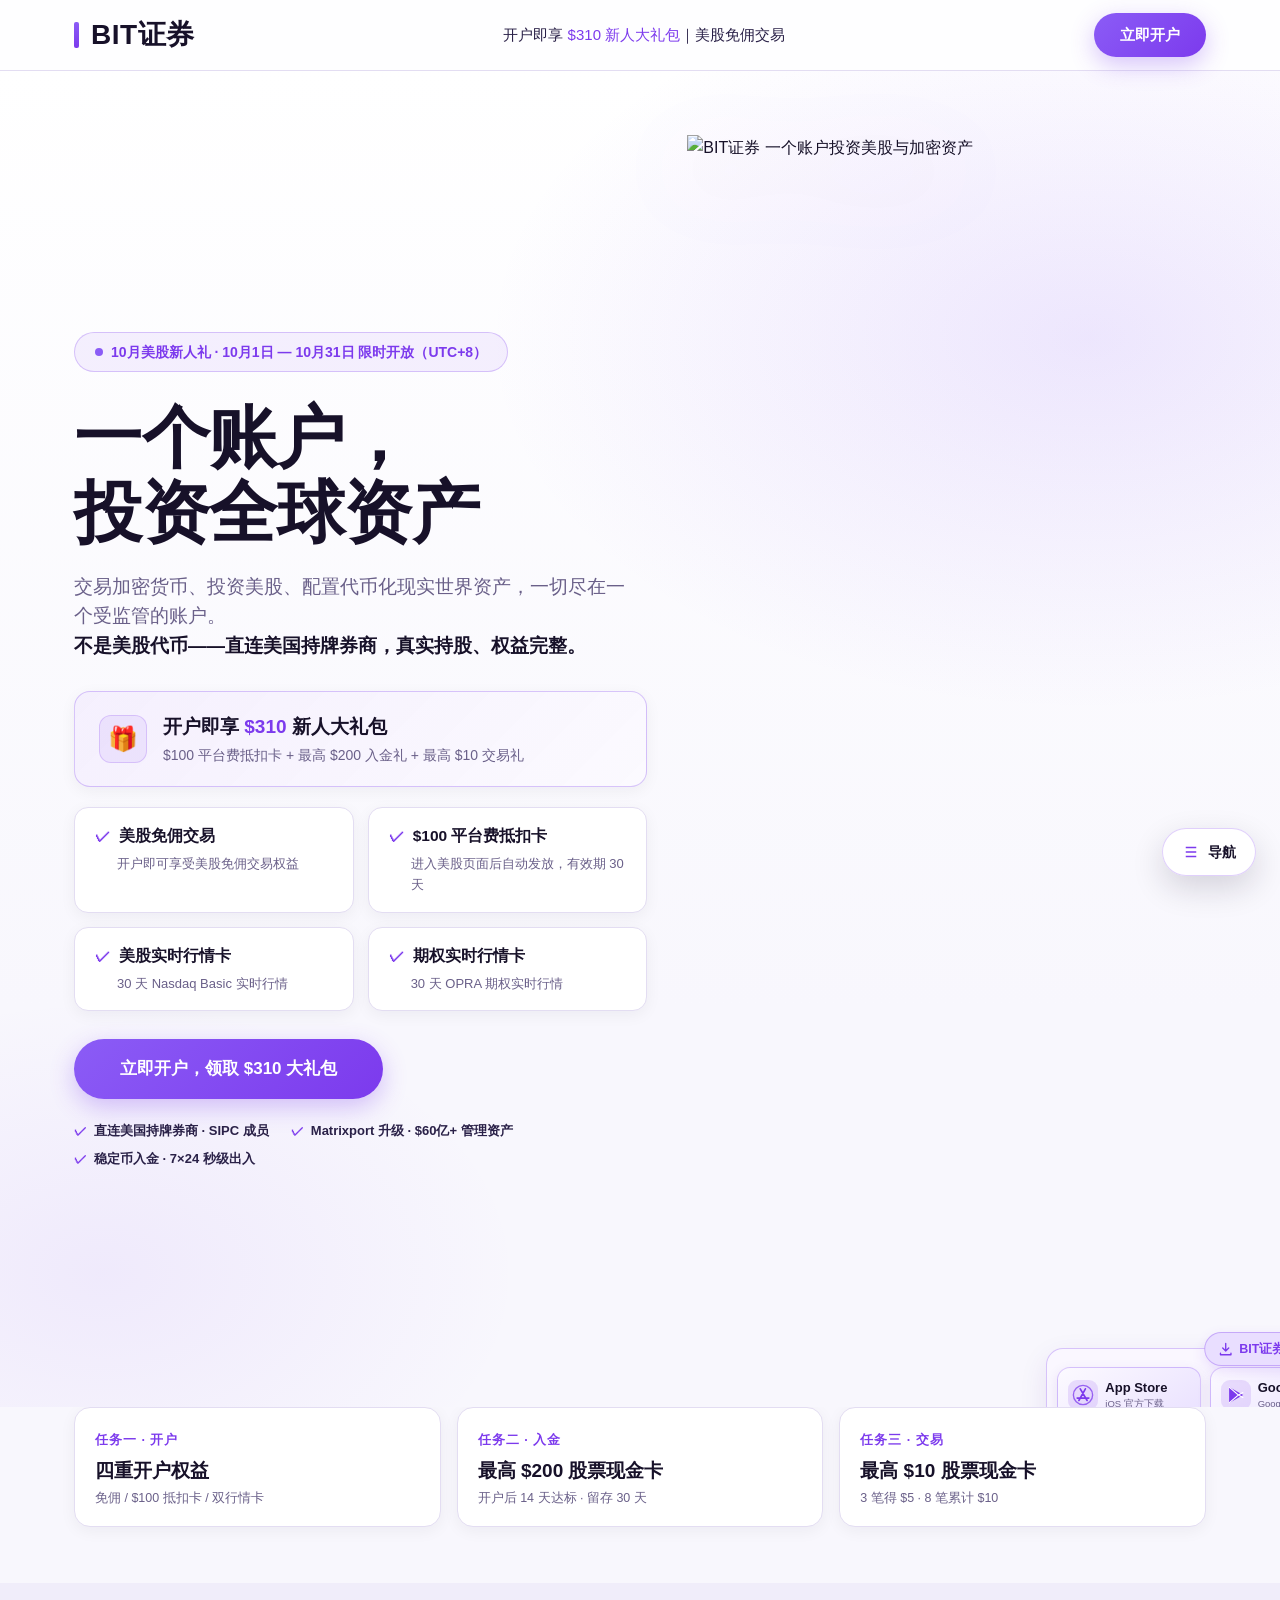
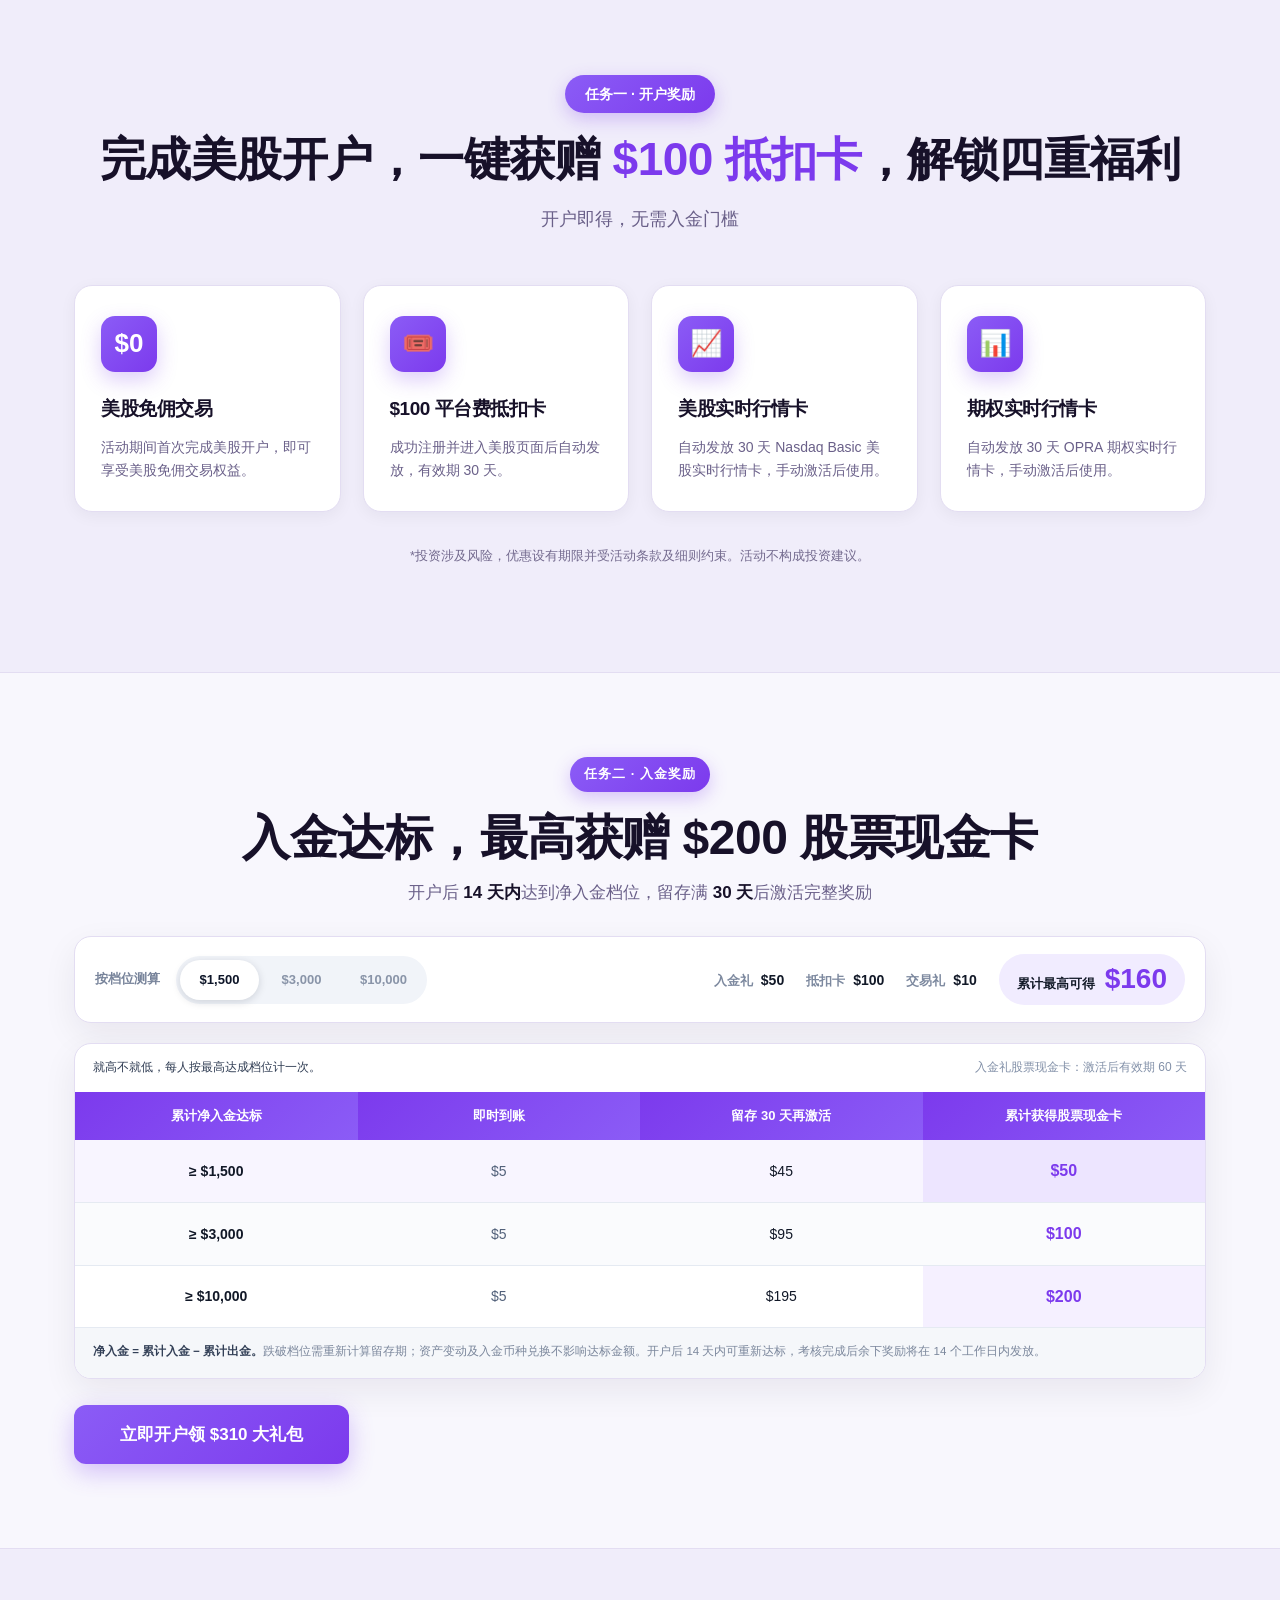
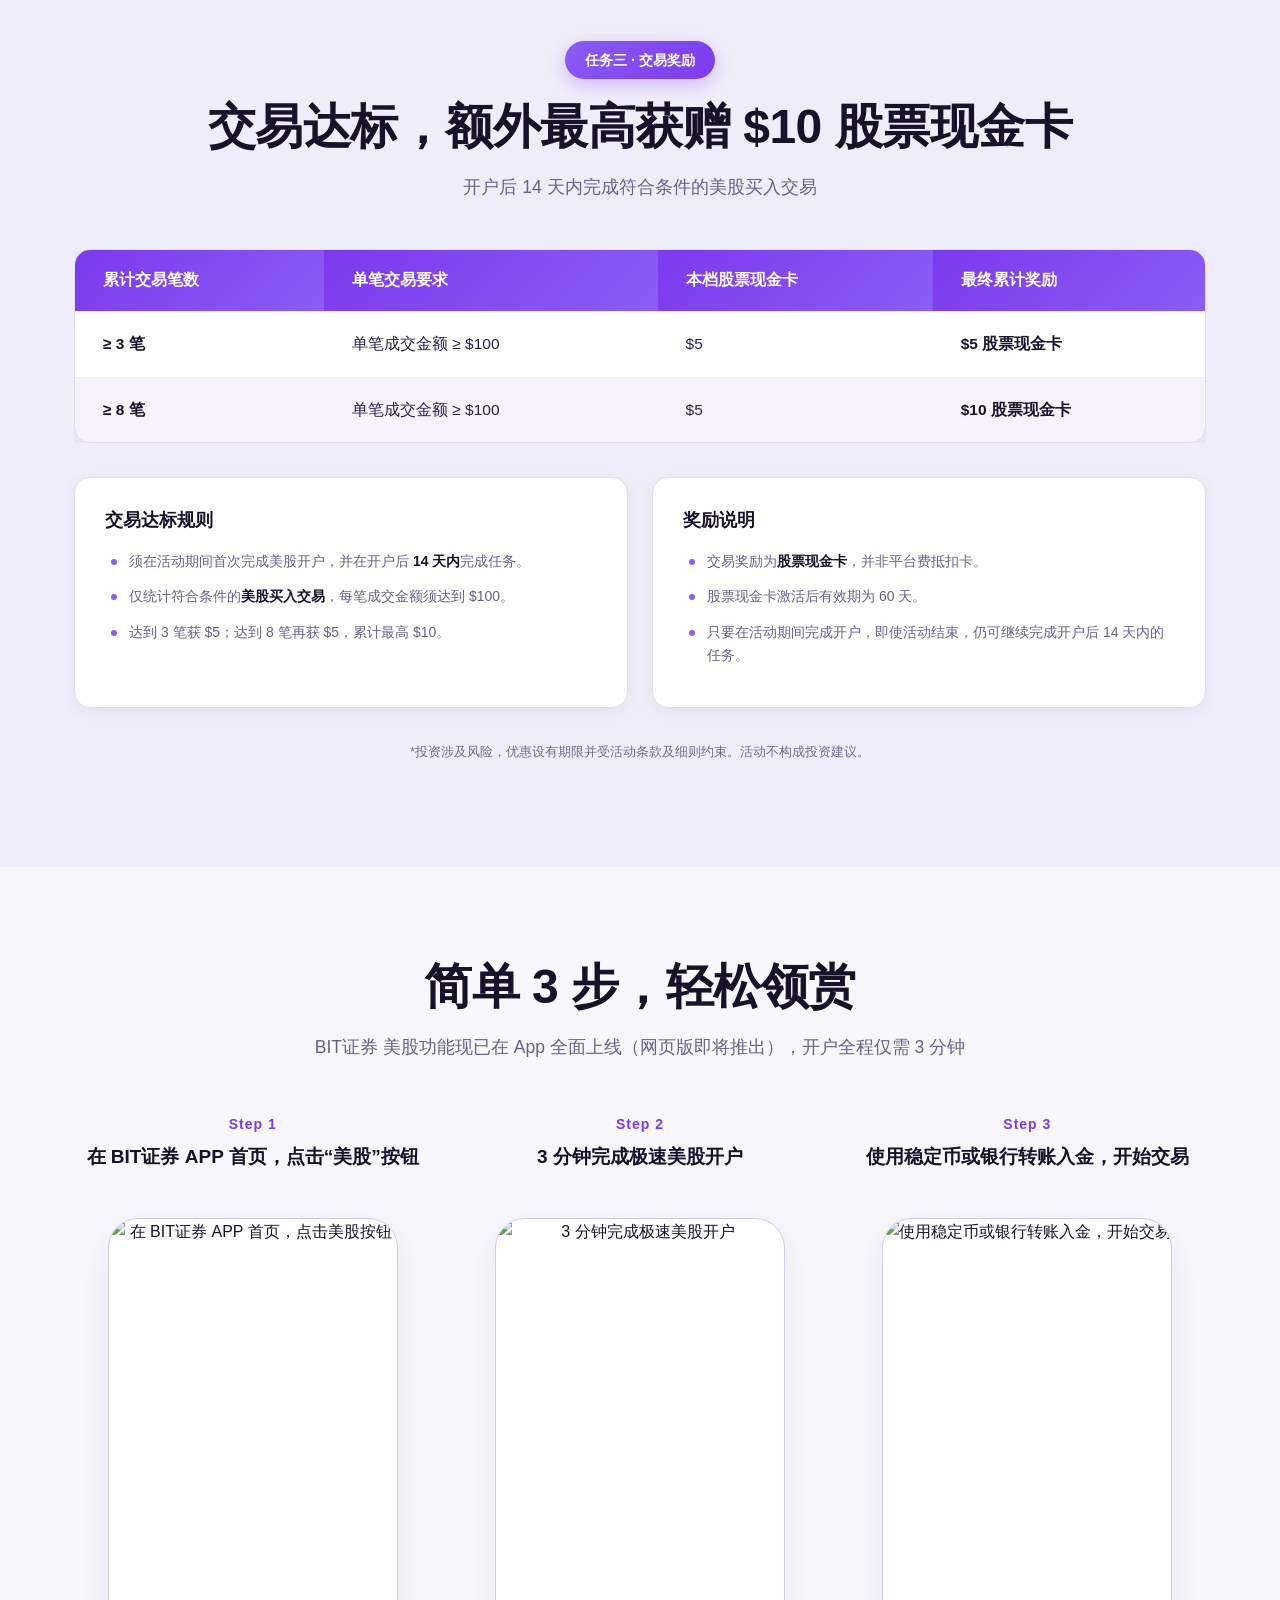
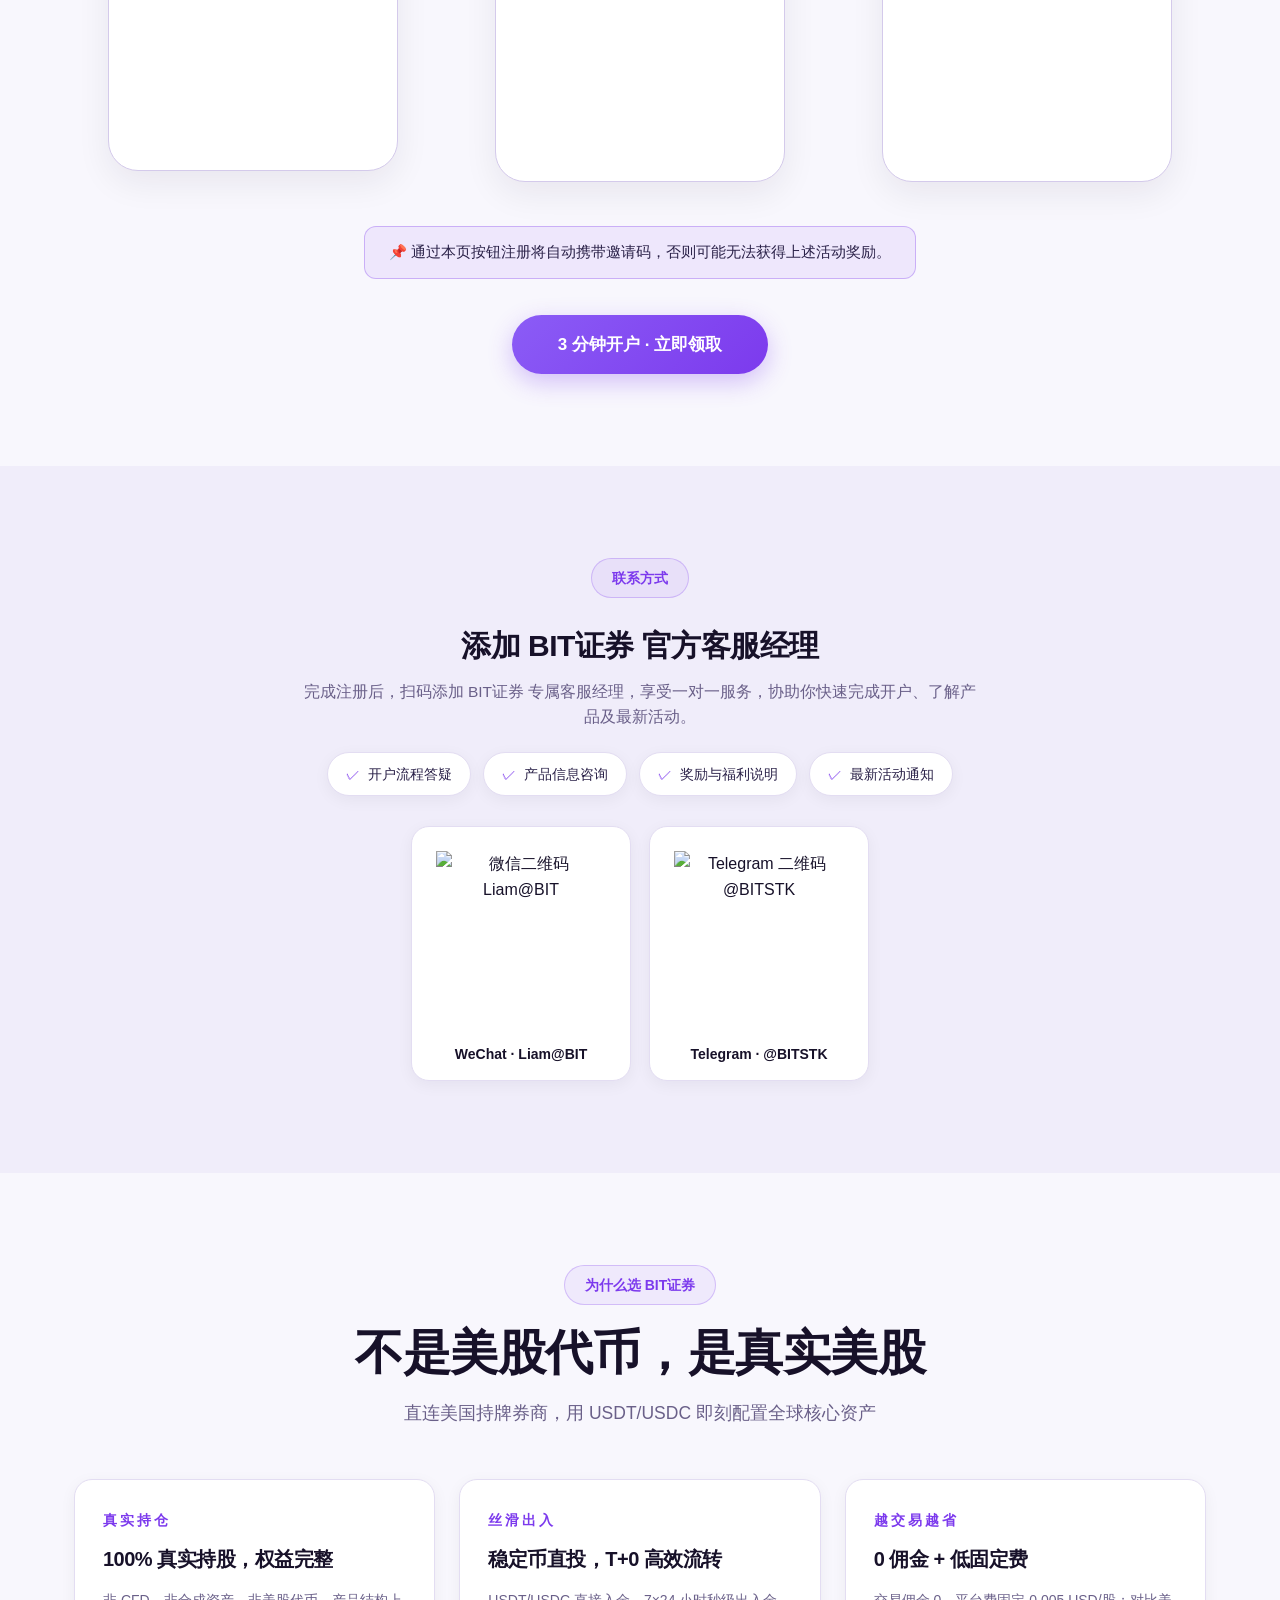
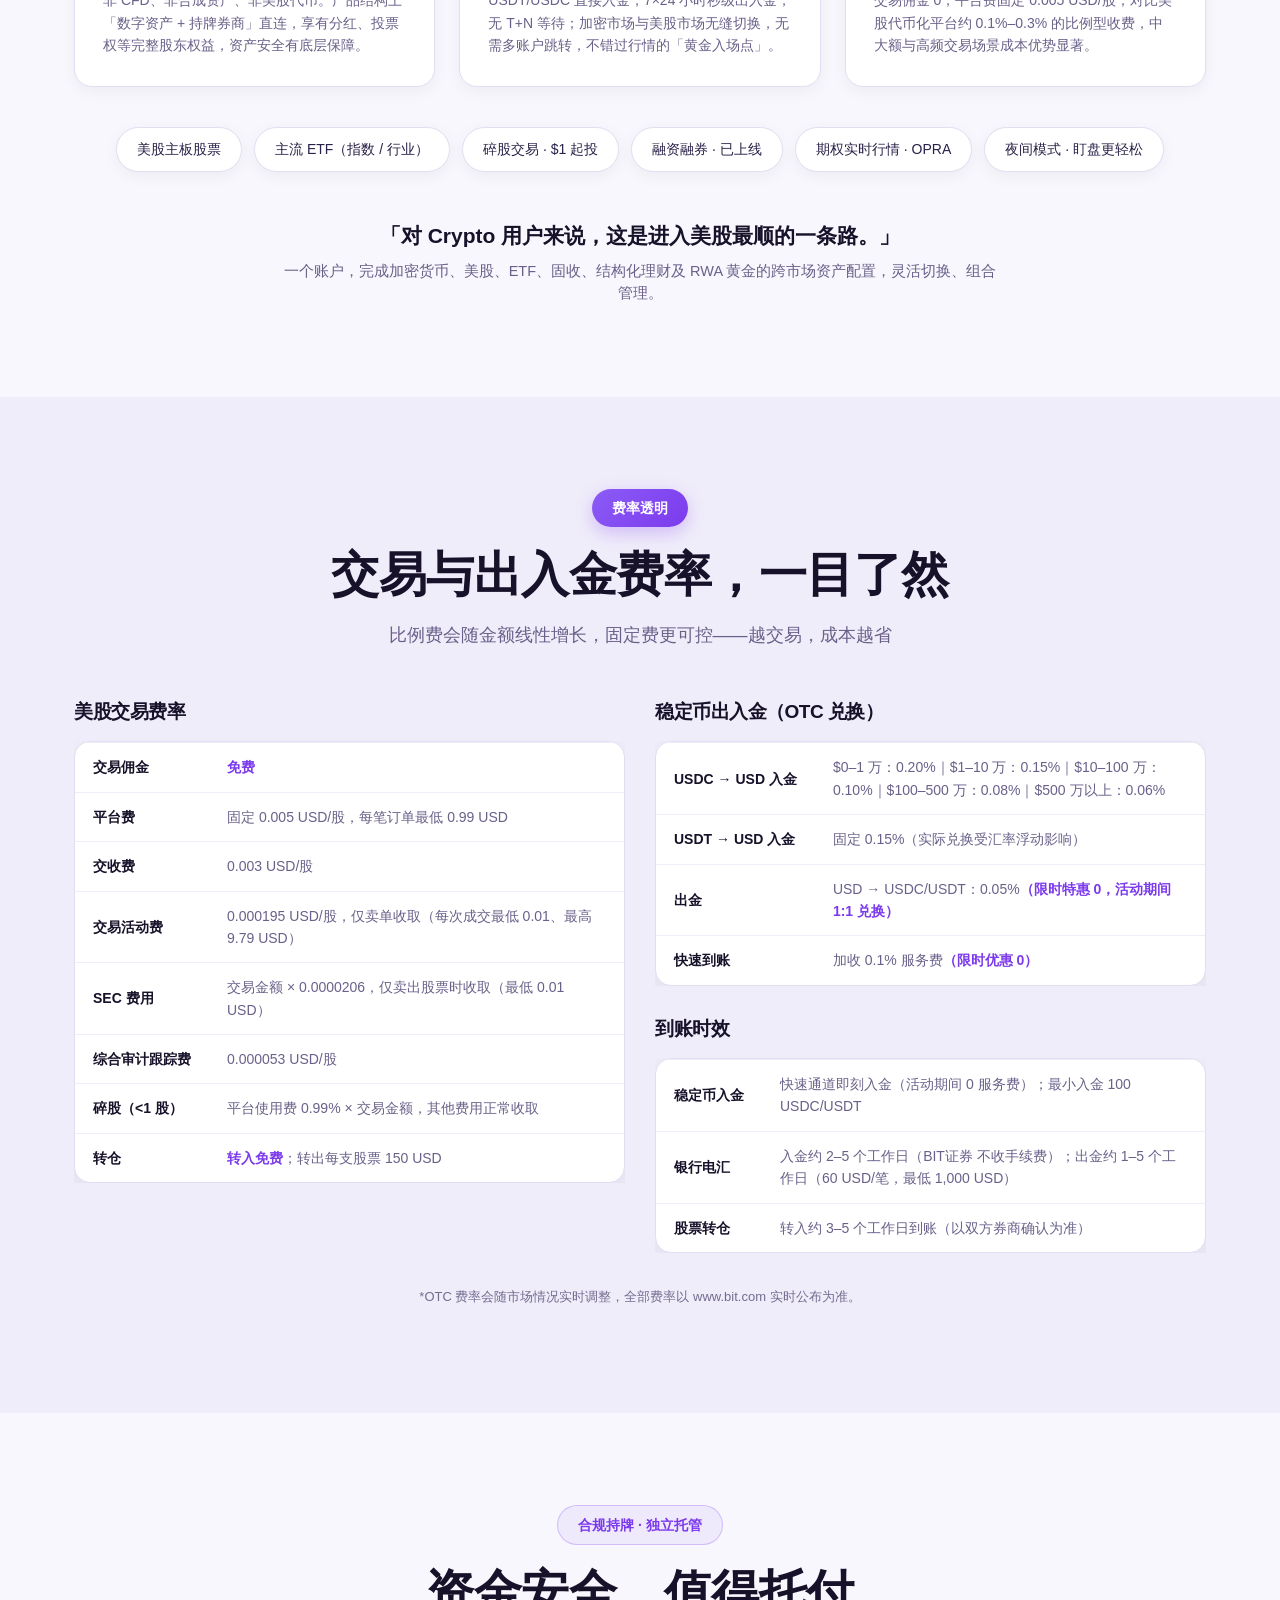
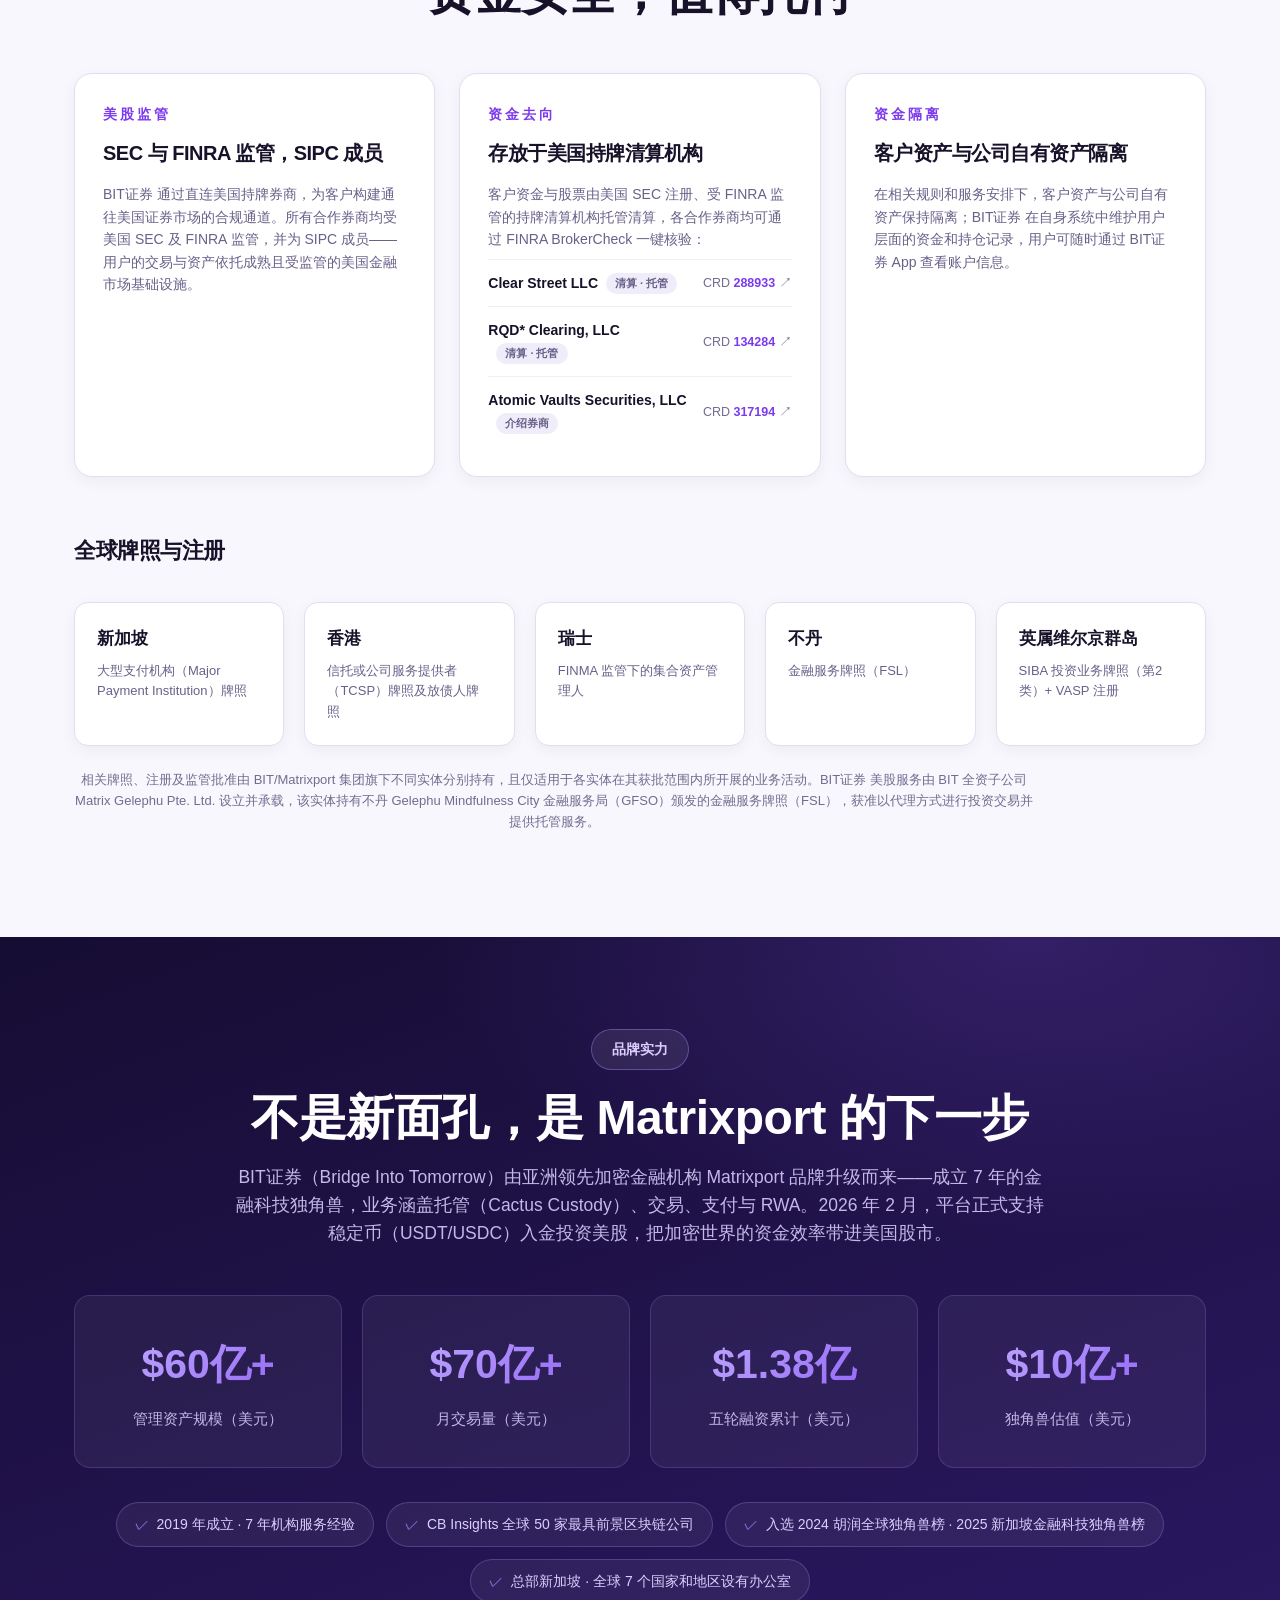
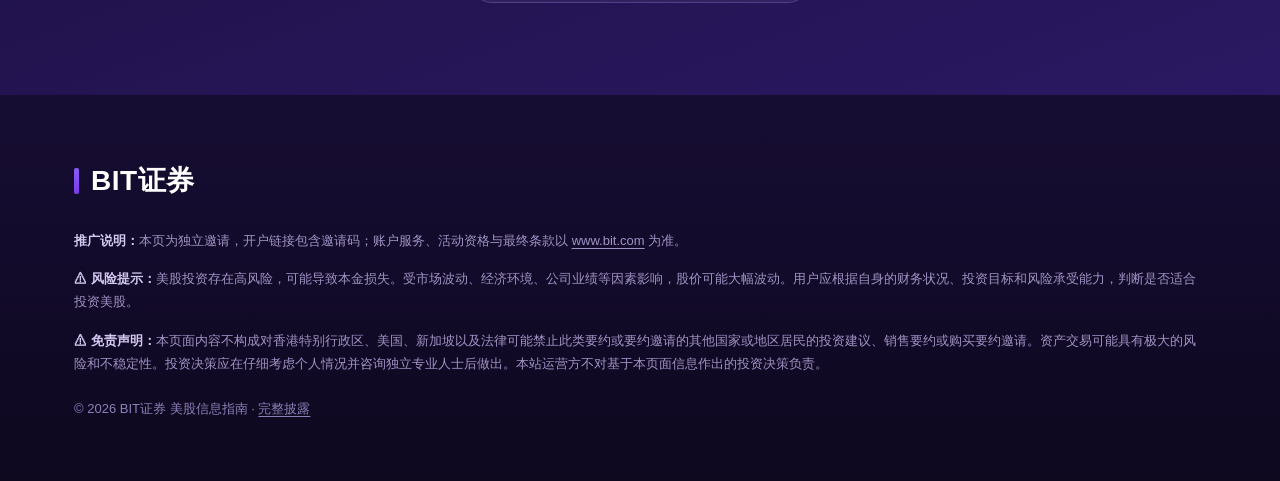
==== commit 6d541a34: "Rename public-facing BIT brand to BIT Securities" ====
--- a/bit-site/public/index.html
+++ b/bit-site/public/index.html
@@ -3,8 +3,8 @@
 <head>
 <meta charset="utf-8">
 <meta name="viewport" content="width=device-width, initial-scale=1, viewport-fit=cover">
-<title>BIT 10月美股新人礼｜开户享 $310 大礼包</title>
-<meta name="description" content="BIT 10月美股新人礼：开户享美股免佣交易、$100 平台费抵扣卡及双行情卡；入金与交易达标最高可获 $210 股票现金卡。">
+<title>BIT证券 10月美股新人礼｜开户享 $310 大礼包</title>
+<meta name="description" content="BIT证券 10月美股新人礼：开户享美股免佣交易、$100 平台费抵扣卡及双行情卡；入金与交易达标最高可获 $210 股票现金卡。">
 <meta name="robots" content="index,follow,max-image-preview:large">
 <meta name="author" content="onsites.me 独立内容发布者">
 <link rel="canonical" href="https://bit.onsites.me/">
@@ -712,9 +712,9 @@
 <!-- ============ HEADER ============ -->
 <header>
   <div class="wrap hd">
-    <div class="logo"><span class="bar"></span><span class="name">BIT</span></div>
+    <div class="logo"><span class="bar"></span><span class="name">BIT证券</span></div>
     <div class="hd-promo">开户即享 <span class="blue">$310 新人大礼包</span>｜美股免佣交易</div>
-    <a class="btn btn-primary btn-sm" data-signup-link href="https://www.bit.com/zh/register?invite_code=STOCK" target="_blank" rel="nofollow sponsored noopener noreferrer" aria-label="打开 BIT 注册页面，将在新窗口打开">立即开户</a>
+    <a class="btn btn-primary btn-sm" data-signup-link href="https://www.bit.com/zh/register?invite_code=STOCK" target="_blank" rel="nofollow sponsored noopener noreferrer" aria-label="打开 BIT证券 注册页面，将在新窗口打开">立即开户</a>
   </div>
 </header>
 
@@ -738,7 +738,7 @@
         <div class="feat"><div class="ft"><span class="ck">✓</span>美股实时行情卡</div><div class="fd">30 天 Nasdaq Basic 实时行情</div></div>
         <div class="feat"><div class="ft"><span class="ck">✓</span>期权实时行情卡</div><div class="fd">30 天 OPRA 期权实时行情</div></div>
       </div>
-      <a class="btn btn-primary btn-lg hero-cta" data-signup-link href="https://www.bit.com/zh/register?invite_code=STOCK" target="_blank" rel="nofollow sponsored noopener noreferrer" aria-label="打开 BIT 注册页面，将在新窗口打开">立即开户，领取 $310 大礼包</a>
+      <a class="btn btn-primary btn-lg hero-cta" data-signup-link href="https://www.bit.com/zh/register?invite_code=STOCK" target="_blank" rel="nofollow sponsored noopener noreferrer" aria-label="打开 BIT证券 注册页面，将在新窗口打开">立即开户，领取 $310 大礼包</a>
       <div class="trust-strip">
         <span><span class="ck">✓</span>直连美国持牌券商 · SIPC 成员</span>
         <span><span class="ck">✓</span>Matrixport 升级 · $60亿+ 管理资产</span>
@@ -746,9 +746,9 @@
       </div>
     </div>
     <div class="hero-art">
-      <img src="/bit-global-assets.png" alt="BIT 一个账户投资美股与加密资产" width="1188" height="1164" fetchpriority="high" decoding="async">
+      <img src="/bit-global-assets.png" alt="BIT证券 一个账户投资美股与加密资产" width="1188" height="1164" fetchpriority="high" decoding="async">
       <div class="hero-downloads" data-linki-downloads hidden aria-label="客户端下载快捷入口">
-        <span class="hero-download-heading"><svg viewBox="0 0 20 20" fill="none" aria-hidden="true"><path d="M10 2v10m0 0 4-4m-4 4L6 8M3 15v2h14v-2" stroke="currentColor" stroke-width="1.8" stroke-linecap="round" stroke-linejoin="round"/></svg>BIT APP 下载</span>
+        <span class="hero-download-heading"><svg viewBox="0 0 20 20" fill="none" aria-hidden="true"><path d="M10 2v10m0 0 4-4m-4 4L6 8M3 15v2h14v-2" stroke="currentColor" stroke-width="1.8" stroke-linecap="round" stroke-linejoin="round"/></svg>BIT证券 APP 下载</span>
         <a class="btn hero-download-btn" data-download-link="app-store" href="https://bit.go.link/eXf2w" target="_blank" rel="nofollow noopener noreferrer">
           <span class="hero-download-icon" aria-hidden="true"><svg viewBox="0 0 32 32" fill="none"><circle cx="16" cy="16" r="14" stroke="currentColor" stroke-width="2" opacity=".75"/><path d="m10 24 9.5-17M12 7l10 17M7.5 20.5h17" stroke="currentColor" stroke-width="2.4" stroke-linecap="round" stroke-linejoin="round"/></svg></span>
           <span class="hero-download-copy"><strong>App Store</strong><small>iOS 官方下载</small></span>
@@ -838,7 +838,7 @@
     </div>
 
     <div class="task2-action-row">
-      <a class="btn btn-primary btn-lg task2-cta" data-signup-link href="https://www.bit.com/zh/register?invite_code=STOCK" target="_blank" rel="nofollow sponsored noopener noreferrer" aria-label="打开 BIT 注册页面，将在新窗口打开">立即开户领 $310 大礼包</a>
+      <a class="btn btn-primary btn-lg task2-cta" data-signup-link href="https://www.bit.com/zh/register?invite_code=STOCK" target="_blank" rel="nofollow sponsored noopener noreferrer" aria-label="打开 BIT证券 注册页面，将在新窗口打开">立即开户领 $310 大礼包</a>
     </div>
   </div>
 </section>
@@ -886,23 +886,23 @@
 <section class="sec-a" id="steps">
   <div class="wrap center">
     <h2 class="h-sec">简单 3 步，轻松领赏</h2>
-    <p class="sub">BIT 美股功能现已在 App 全面上线（网页版即将推出），开户全程仅需 3 分钟</p>
+    <p class="sub">BIT证券 美股功能现已在 App 全面上线（网页版即将推出），开户全程仅需 3 分钟</p>
     <div class="download-module" data-linki-downloads hidden>
       <span class="eyebrow pill-ice">客户端下载</span>
-      <h3 class="download-module-title">下载 BIT，开始美股交易</h3>
+      <h3 class="download-module-title">下载 BIT证券，开始美股交易</h3>
       <p class="download-module-sub">选择适合你的设备，安装后即可进入开户流程</p>
       <div class="download-card">
         <div class="download-preview">
           <div class="download-copy">
-            <div class="download-app-icon" aria-label="BIT App">BIT</div>
-            <div class="download-benefits" aria-label="BIT App 特点">
+            <div class="download-app-icon" aria-label="BIT证券 App">BIT</div>
+            <div class="download-benefits" aria-label="BIT证券 App 特点">
               <span><b>✓</b>美股交易，极速体验</span>
               <span><b>✓</b>实时行情，深度数据</span>
               <span><b>✓</b>安全合规，资金保障</span>
             </div>
           </div>
           <div class="download-phone">
-            <img src="/bit-step-market.webp" alt="BIT App 美股入口界面" width="544" height="1042" loading="lazy" decoding="async">
+            <img src="/bit-step-market.webp" alt="BIT证券 App 美股入口界面" width="544" height="1042" loading="lazy" decoding="async">
           </div>
         </div>
         <div class="download-options" aria-label="客户端下载方式">
@@ -937,8 +937,8 @@
     <div class="steps">
       <div class="step">
         <div class="stag">Step 1</div>
-        <div class="stitle">在 BIT APP 首页，点击“美股”按钮</div>
-        <div class="phone"><img src="/bit-step-market.webp" alt="在 BIT APP 首页，点击美股按钮" width="544" height="1042" loading="lazy" decoding="async"></div>
+        <div class="stitle">在 BIT证券 APP 首页，点击“美股”按钮</div>
+        <div class="phone"><img src="/bit-step-market.webp" alt="在 BIT证券 APP 首页，点击美股按钮" width="544" height="1042" loading="lazy" decoding="async"></div>
       </div>
       <div class="step">
         <div class="stag">Step 2</div>
@@ -953,7 +953,7 @@
     </div>
     <div class="note-bar">📌 通过本页按钮注册将自动携带邀请码，否则可能无法获得上述活动奖励。</div>
     <br>
-    <a class="btn btn-primary btn-lg" style="margin-top:36px" data-signup-link href="https://www.bit.com/zh/register?invite_code=STOCK" target="_blank" rel="nofollow sponsored noopener noreferrer" aria-label="打开 BIT 注册页面，将在新窗口打开">3 分钟开户 · 立即领取</a>
+    <a class="btn btn-primary btn-lg" style="margin-top:36px" data-signup-link href="https://www.bit.com/zh/register?invite_code=STOCK" target="_blank" rel="nofollow sponsored noopener noreferrer" aria-label="打开 BIT证券 注册页面，将在新窗口打开">3 分钟开户 · 立即领取</a>
   </div>
 </section>
 
@@ -961,8 +961,8 @@
 <section class="sec-b" id="contact">
   <div class="wrap center">
     <span class="eyebrow pill-ice">联系方式</span>
-    <h2 style="font-size:clamp(22px,3vw,30px);margin-top:4px">添加 BIT 官方客服经理</h2>
-    <p class="sub" style="font-size:15.5px;margin-top:10px">完成注册后，扫码添加 BIT 专属客服经理，享受一对一服务，协助你快速完成开户、了解产品及最新活动。</p>
+    <h2 style="font-size:clamp(22px,3vw,30px);margin-top:4px">添加 BIT证券 官方客服经理</h2>
+    <p class="sub" style="font-size:15.5px;margin-top:10px">完成注册后，扫码添加 BIT证券 专属客服经理，享受一对一服务，协助你快速完成开户、了解产品及最新活动。</p>
     <div class="cs-tags" style="justify-content:center;margin-top:22px" aria-label="客服经理服务范围">
       <span class="cs-tag"><span class="ck">✓</span>开户流程答疑</span>
       <span class="cs-tag"><span class="ck">✓</span>产品信息咨询</span>
@@ -985,7 +985,7 @@
 <!-- ============ 为什么选 BIT ============ -->
 <section class="sec-a" id="why-bit">
   <div class="wrap center">
-    <span class="eyebrow pill-ice">为什么选 BIT</span>
+    <span class="eyebrow pill-ice">为什么选 BIT证券</span>
     <h2 class="h-sec">不是美股代币，是真实美股</h2>
     <p class="sub">直连美国持牌券商，用 USDT/USDC 即刻配置全球核心资产</p>
     <div class="comp-grid">
@@ -1055,13 +1055,13 @@
         <div class="wrap-scroll"><table class="ttable left">
           <tbody>
             <tr><td>稳定币入金</td><td>快速通道即刻入金（活动期间 0 服务费）；最小入金 100 USDC/USDT</td></tr>
-            <tr><td>银行电汇</td><td>入金约 2–5 个工作日（BIT 不收手续费）；出金约 1–5 个工作日（60 USD/笔，最低 1,000 USD）</td></tr>
+            <tr><td>银行电汇</td><td>入金约 2–5 个工作日（BIT证券 不收手续费）；出金约 1–5 个工作日（60 USD/笔，最低 1,000 USD）</td></tr>
             <tr><td>股票转仓</td><td>转入约 3–5 个工作日到账（以双方券商确认为准）</td></tr>
           </tbody>
         </table></div>
       </div>
     </div>
-    <p class="disclaimer center">*OTC 费率会随市场情况实时调整，全部费率以 <a data-signup-link href="https://www.bit.com/zh/register?invite_code=STOCK" target="_blank" rel="nofollow sponsored noopener noreferrer" aria-label="使用邀请码 STOCK 打开 BIT 注册页面，将在新窗口打开">www.bit.com</a> 实时公布为准。</p>
+    <p class="disclaimer center">*OTC 费率会随市场情况实时调整，全部费率以 <a data-signup-link href="https://www.bit.com/zh/register?invite_code=STOCK" target="_blank" rel="nofollow sponsored noopener noreferrer" aria-label="使用邀请码 STOCK 打开 BIT证券 注册页面，将在新窗口打开">www.bit.com</a> 实时公布为准。</p>
   </div>
 </section>
 
@@ -1074,7 +1074,7 @@
       <div class="comp-card">
         <div class="ce">美股监管</div>
         <h3>SEC 与 FINRA 监管，SIPC 成员</h3>
-        <p>BIT 通过直连美国持牌券商，为客户构建通往美国证券市场的合规通道。所有合作券商均受美国 SEC 及 FINRA 监管，并为 SIPC 成员——用户的交易与资产依托成熟且受监管的美国金融市场基础设施。</p>
+        <p>BIT证券 通过直连美国持牌券商，为客户构建通往美国证券市场的合规通道。所有合作券商均受美国 SEC 及 FINRA 监管，并为 SIPC 成员——用户的交易与资产依托成熟且受监管的美国金融市场基础设施。</p>
       </div>
       <div class="comp-card">
         <div class="ce">资金去向</div>
@@ -1087,7 +1087,7 @@
       <div class="comp-card">
         <div class="ce">资金隔离</div>
         <h3>客户资产与公司自有资产隔离</h3>
-        <p>在相关规则和服务安排下，客户资产与公司自有资产保持隔离；BIT 在自身系统中维护用户层面的资金和持仓记录，用户可随时通过 BIT App 查看账户信息。</p>
+        <p>在相关规则和服务安排下，客户资产与公司自有资产保持隔离；BIT证券 在自身系统中维护用户层面的资金和持仓记录，用户可随时通过 BIT证券 App 查看账户信息。</p>
       </div>
     </div>
 
@@ -1099,7 +1099,7 @@
       <div class="lic"><div class="lr">不丹</div><div class="ld">金融服务牌照（FSL）</div></div>
       <div class="lic"><div class="lr">英属维尔京群岛</div><div class="ld">SIBA 投资业务牌照（第2类）+ VASP 注册</div></div>
     </div>
-    <p class="lic-note">相关牌照、注册及监管批准由 BIT/Matrixport 集团旗下不同实体分别持有，且仅适用于各实体在其获批范围内所开展的业务活动。BIT 美股服务由 BIT 全资子公司 Matrix Gelephu Pte. Ltd. 设立并承载，该实体持有不丹 Gelephu Mindfulness City 金融服务局（GFSO）颁发的金融服务牌照（FSL），获准以代理方式进行投资交易并提供托管服务。</p>
+    <p class="lic-note">相关牌照、注册及监管批准由 BIT/Matrixport 集团旗下不同实体分别持有，且仅适用于各实体在其获批范围内所开展的业务活动。BIT证券 美股服务由 BIT 全资子公司 Matrix Gelephu Pte. Ltd. 设立并承载，该实体持有不丹 Gelephu Mindfulness City 金融服务局（GFSO）颁发的金融服务牌照（FSL），获准以代理方式进行投资交易并提供托管服务。</p>
   </div>
 </section>
 
@@ -1108,7 +1108,7 @@
   <div class="wrap center">
     <span class="eyebrow pill-ice">品牌实力</span>
     <h2 class="h-sec">不是新面孔，是 Matrixport 的下一步</h2>
-    <p class="sub" style="max-width:820px">BIT（Bridge Into Tomorrow）由亚洲领先加密金融机构 Matrixport 品牌升级而来——成立 7 年的金融科技独角兽，业务涵盖托管（Cactus Custody）、交易、支付与 RWA。2026 年 2 月，平台正式支持稳定币（USDT/USDC）入金投资美股，把加密世界的资金效率带进美国股市。</p>
+    <p class="sub" style="max-width:820px">BIT证券（Bridge Into Tomorrow）由亚洲领先加密金融机构 Matrixport 品牌升级而来——成立 7 年的金融科技独角兽，业务涵盖托管（Cactus Custody）、交易、支付与 RWA。2026 年 2 月，平台正式支持稳定币（USDT/USDC）入金投资美股，把加密世界的资金效率带进美国股市。</p>
     <div class="stat-grid">
       <div class="stat"><div class="sv">$60亿+</div><div class="sl">管理资产规模（美元）</div></div>
       <div class="stat"><div class="sv">$70亿+</div><div class="sl">月交易量（美元）</div></div>
@@ -1127,18 +1127,18 @@
 <!-- ============ FOOTER ============ -->
 <footer>
   <div class="wrap">
-    <div class="logo flogo"><span class="bar"></span><span class="name">BIT</span></div>
-    <p class="rk"><b>推广说明：</b>本页为独立邀请，开户链接包含邀请码；账户服务、活动资格与最终条款以 <a data-signup-link href="https://www.bit.com/zh/register?invite_code=STOCK" target="_blank" rel="nofollow sponsored noopener noreferrer" aria-label="使用邀请码 STOCK 打开 BIT 注册页面，将在新窗口打开">www.bit.com</a> 为准。</p>
+    <div class="logo flogo"><span class="bar"></span><span class="name">BIT证券</span></div>
+    <p class="rk"><b>推广说明：</b>本页为独立邀请，开户链接包含邀请码；账户服务、活动资格与最终条款以 <a data-signup-link href="https://www.bit.com/zh/register?invite_code=STOCK" target="_blank" rel="nofollow sponsored noopener noreferrer" aria-label="使用邀请码 STOCK 打开 BIT证券 注册页面，将在新窗口打开">www.bit.com</a> 为准。</p>
     <p class="rk"><b>⚠ 风险提示：</b>美股投资存在高风险，可能导致本金损失。受市场波动、经济环境、公司业绩等因素影响，股价可能大幅波动。用户应根据自身的财务状况、投资目标和风险承受能力，判断是否适合投资美股。</p>
     <p class="rk"><b>⚠ 免责声明：</b>本页面内容不构成对香港特别行政区、美国、新加坡以及法律可能禁止此类要约或要约邀请的其他国家或地区居民的投资建议、销售要约或购买要约邀请。资产交易可能具有极大的风险和不稳定性。投资决策应在仔细考虑个人情况并咨询独立专业人士后做出。本站运营方不对基于本页面信息作出的投资决策负责。</p>
-    <p class="copy">© 2026 BIT 美股信息指南 · <a href="/disclosure">完整披露</a></p>
+    <p class="copy">© 2026 BIT证券 美股信息指南 · <a href="/disclosure">完整披露</a></p>
   </div>
 </footer>
 
 <!-- ============ 移动端底部常驻 CTA ============ -->
 <div class="mcta">
   <div class="mt">开户即享 $310 新人大礼包<small>最高 $200 入金礼 + $10 交易礼</small></div>
-  <a class="btn btn-primary btn-sm" data-signup-link href="https://www.bit.com/zh/register?invite_code=STOCK" target="_blank" rel="nofollow sponsored noopener noreferrer" aria-label="打开 BIT 注册页面，将在新窗口打开">领 $310 礼包</a>
+  <a class="btn btn-primary btn-sm" data-signup-link href="https://www.bit.com/zh/register?invite_code=STOCK" target="_blank" rel="nofollow sponsored noopener noreferrer" aria-label="打开 BIT证券 注册页面，将在新窗口打开">领 $310 礼包</a>
 </div>
 
 <!-- ============ 页面快速导航 ============ -->
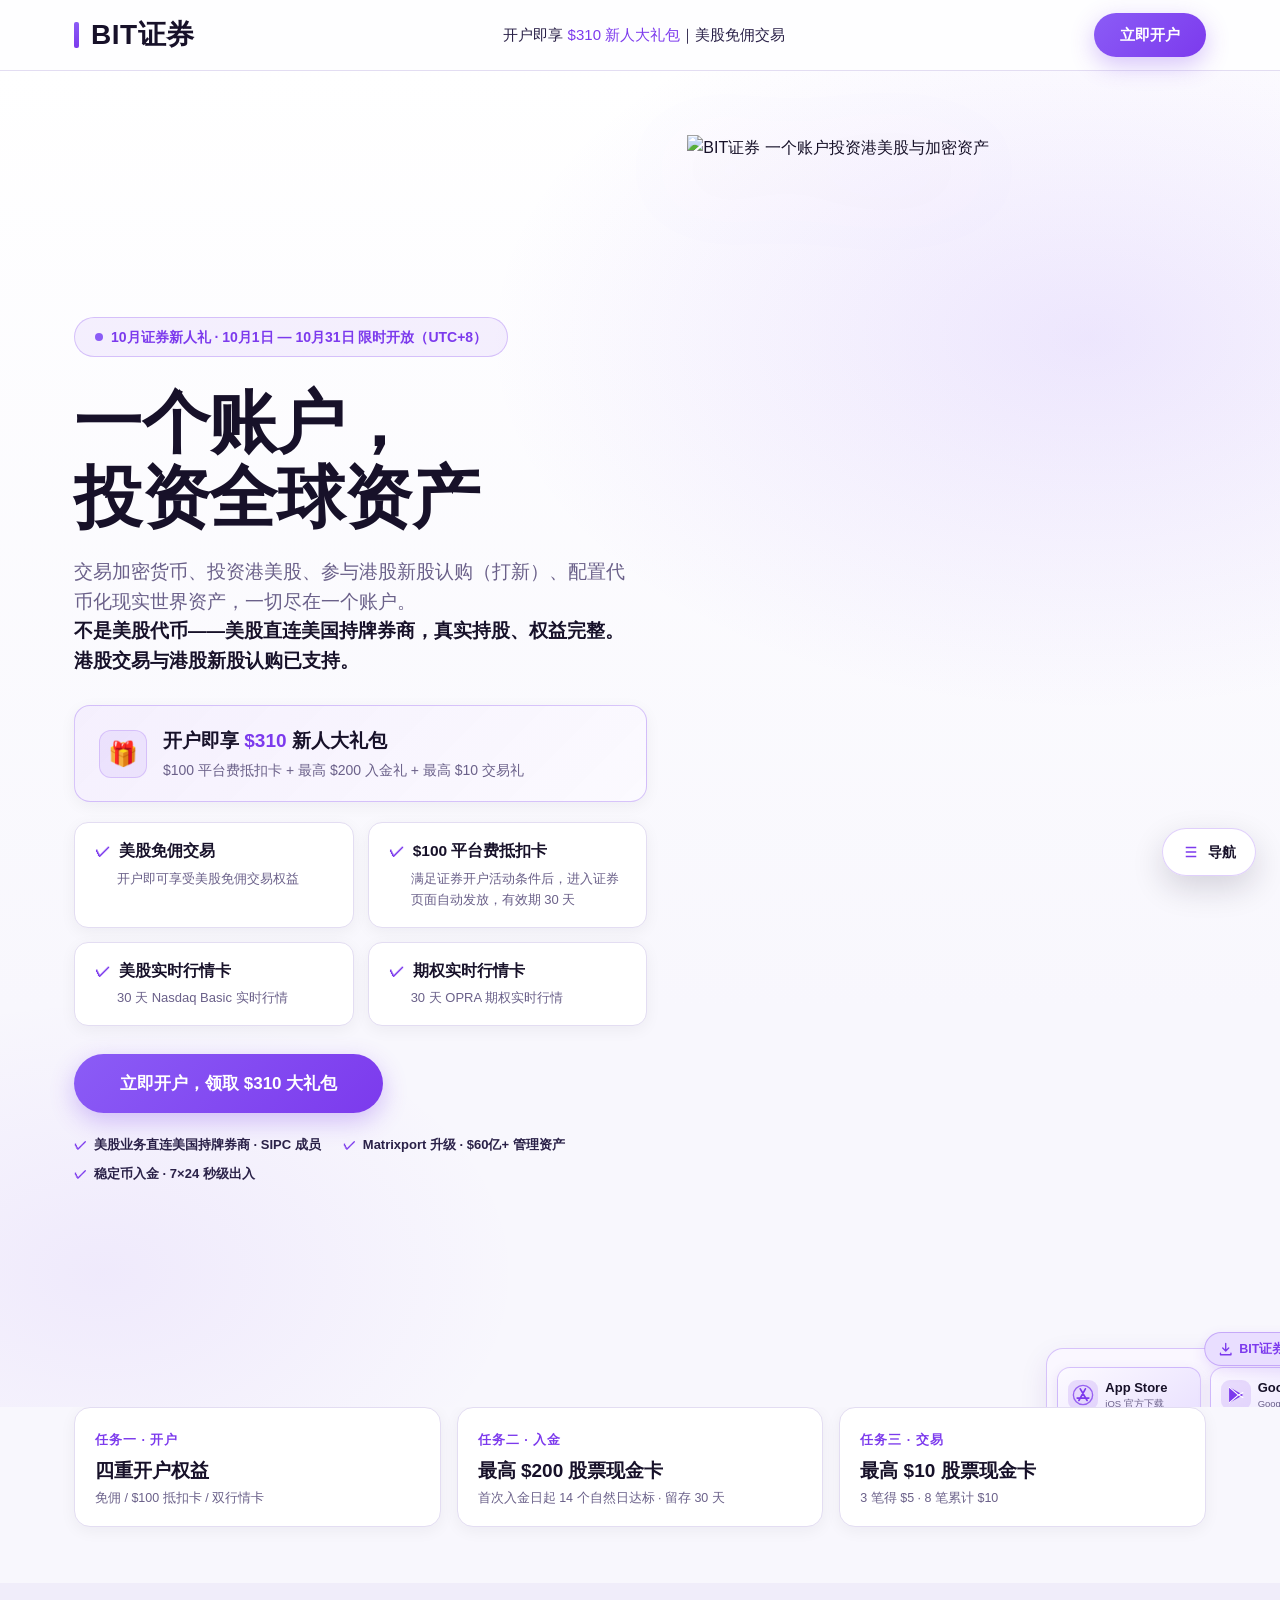
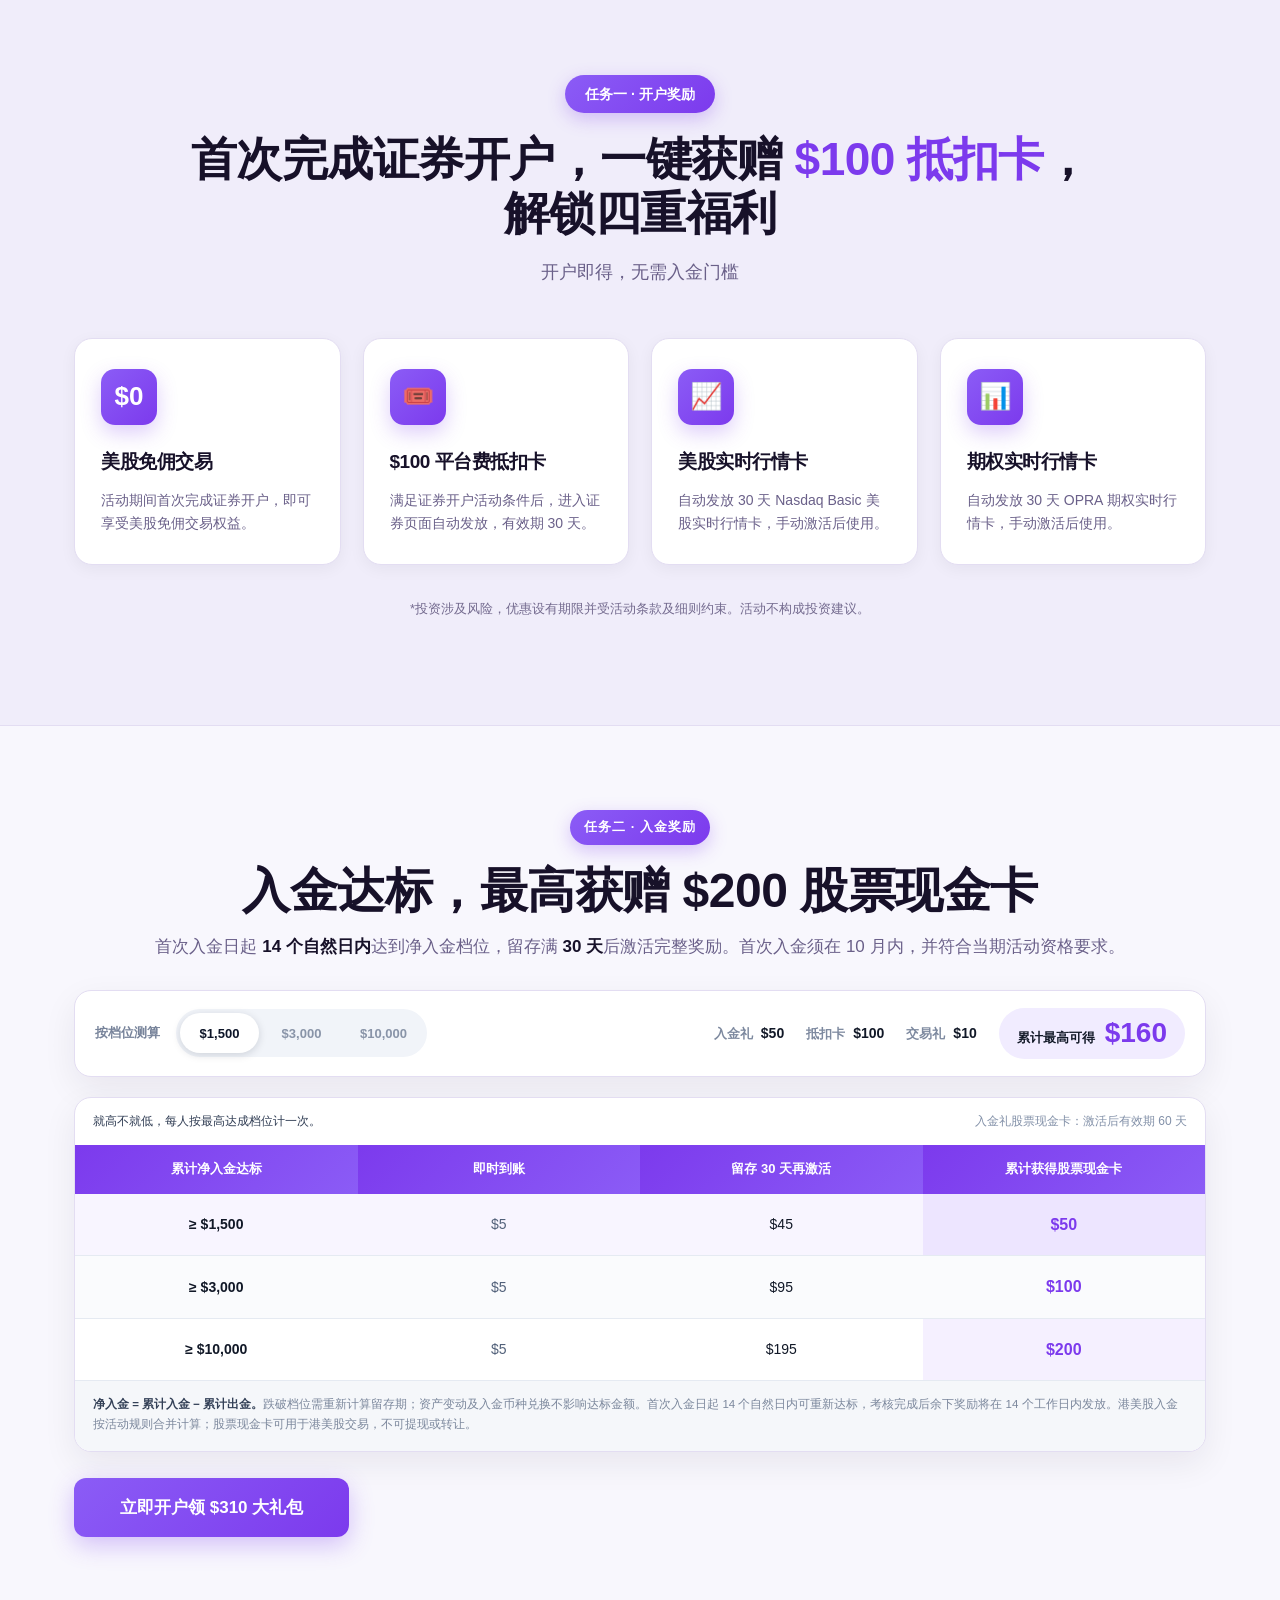
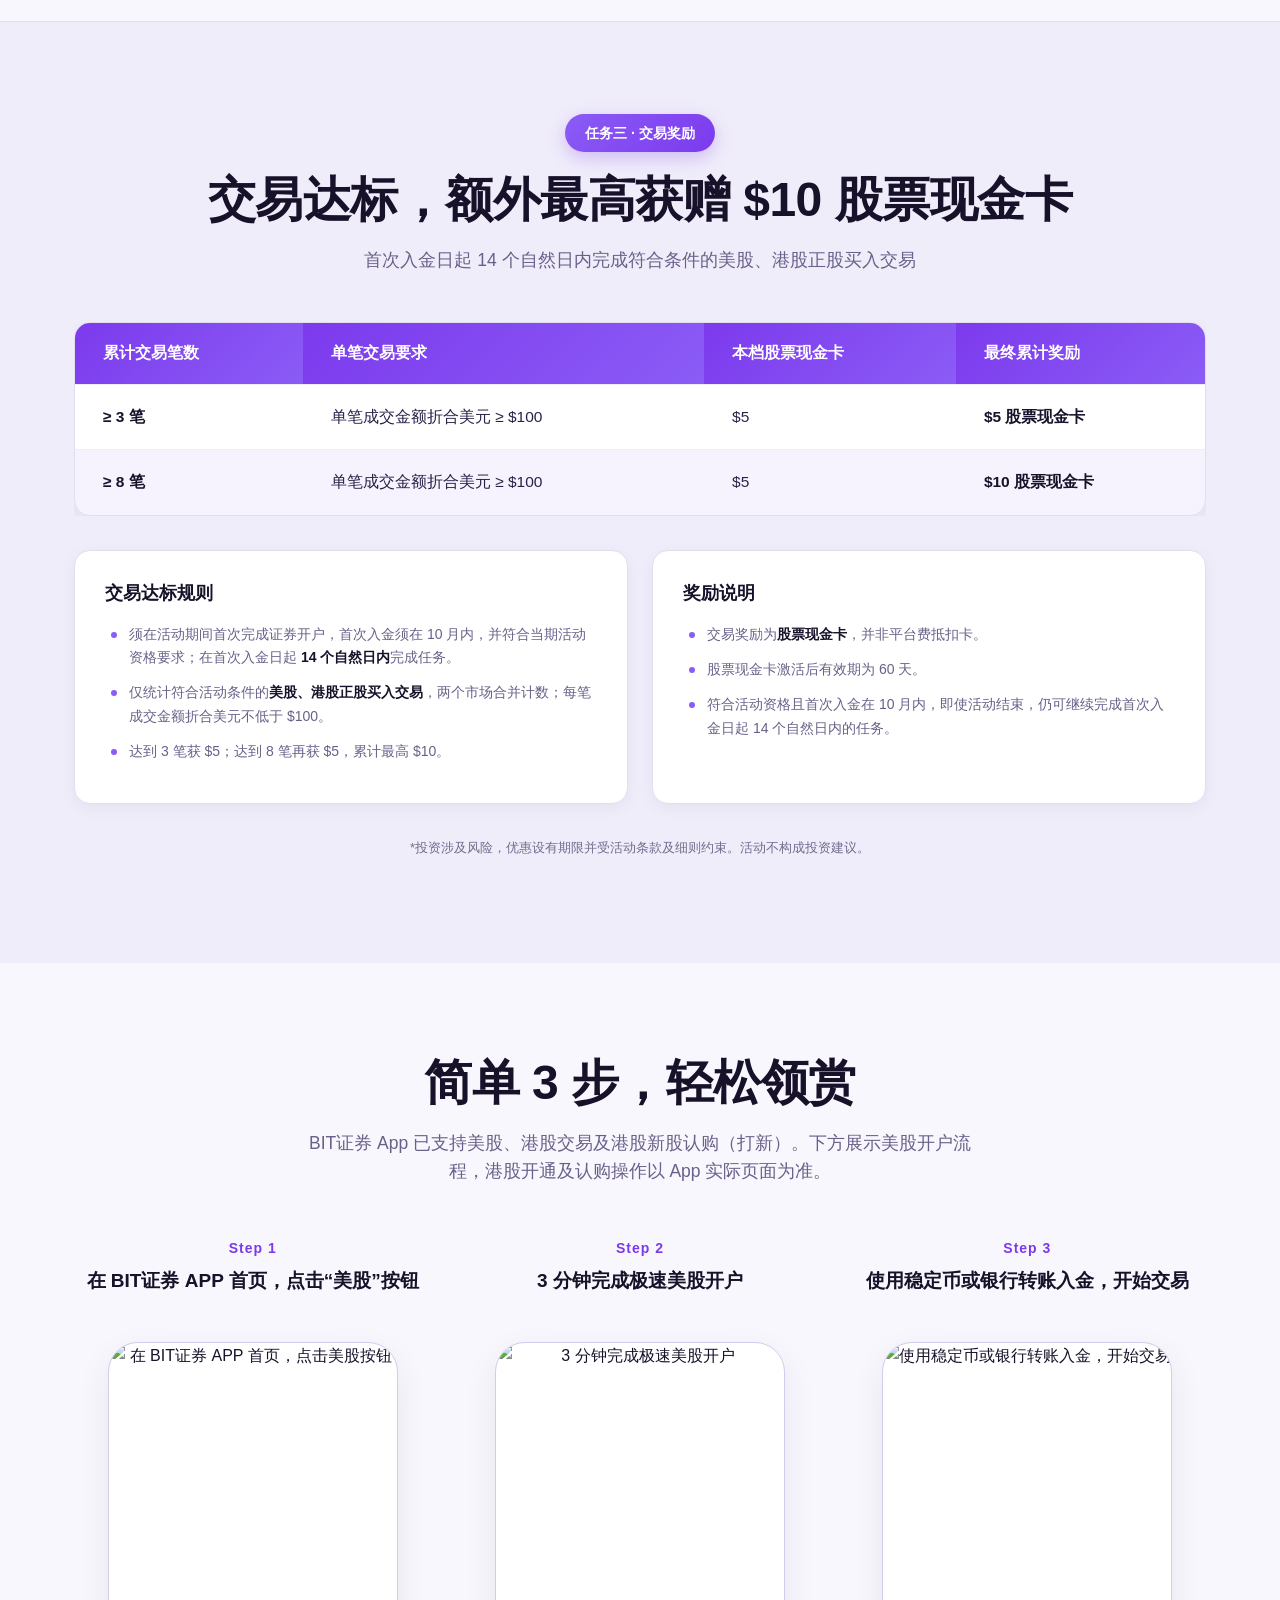
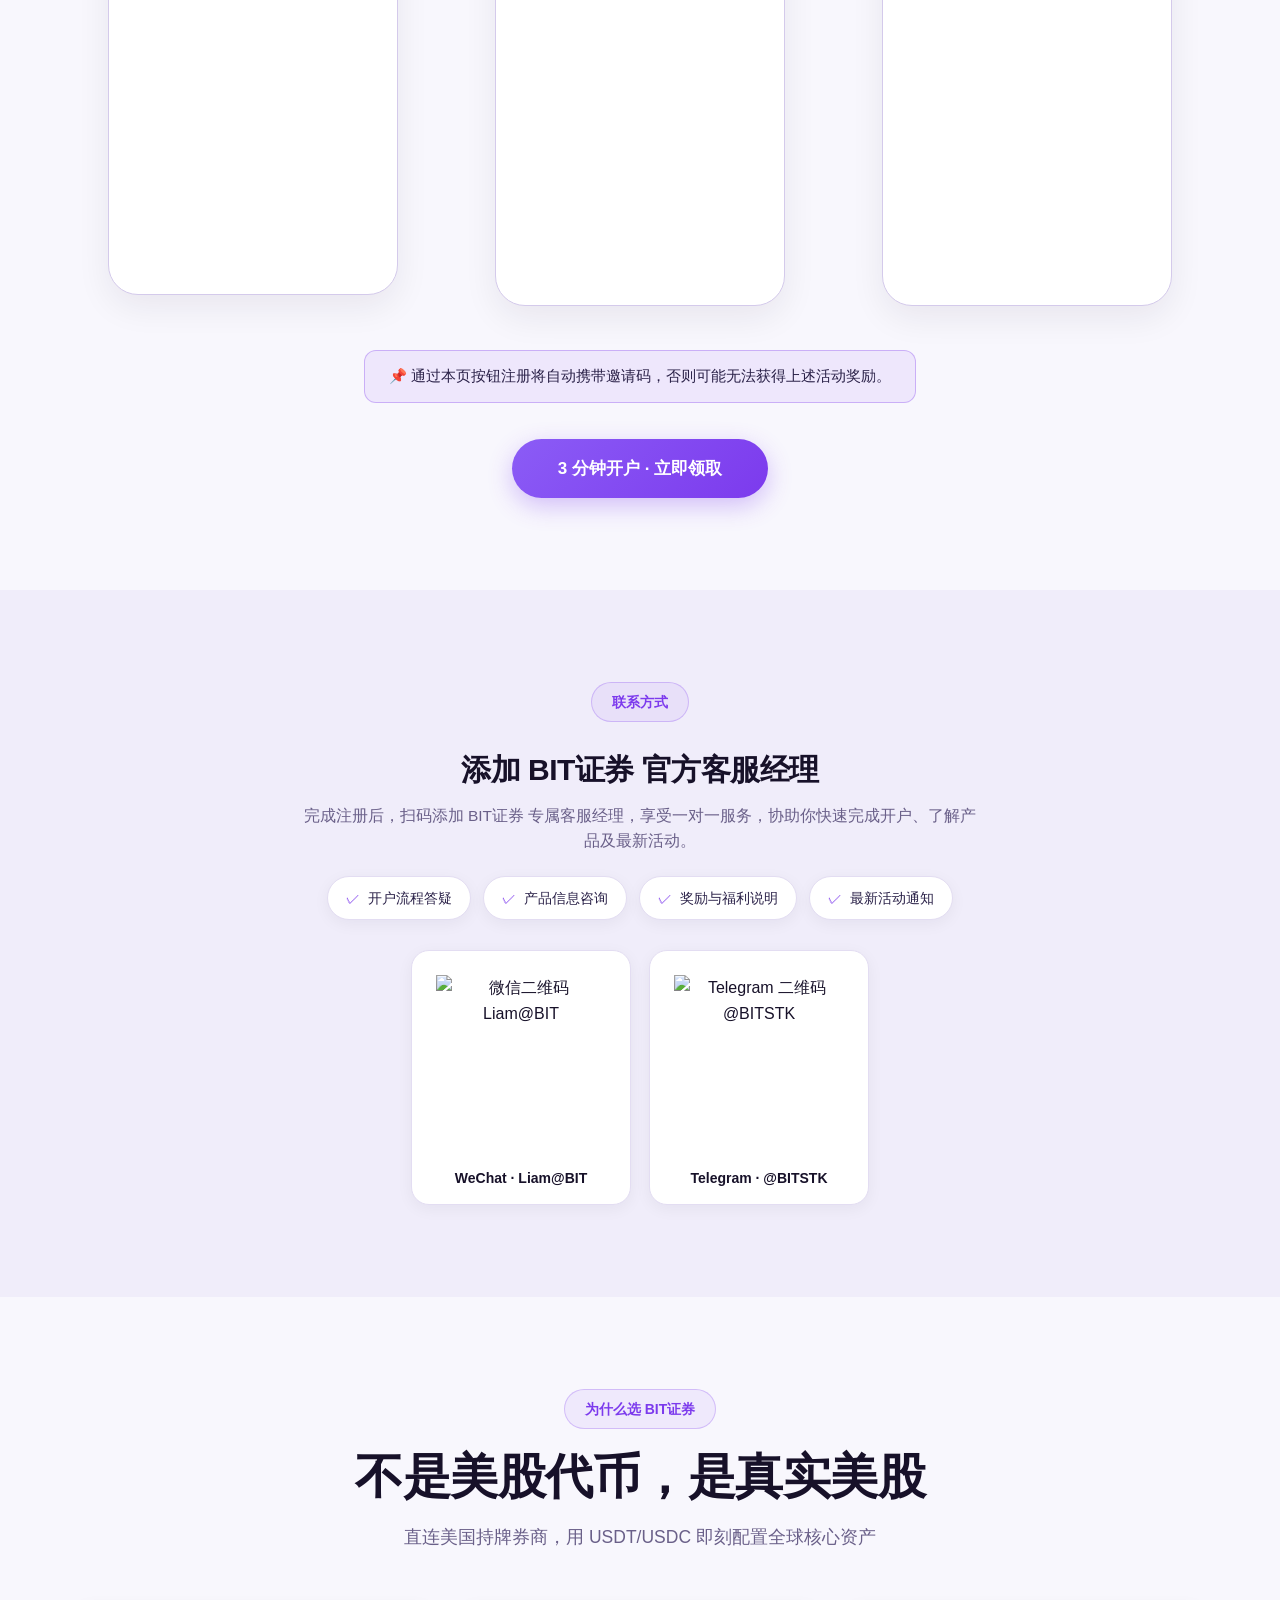
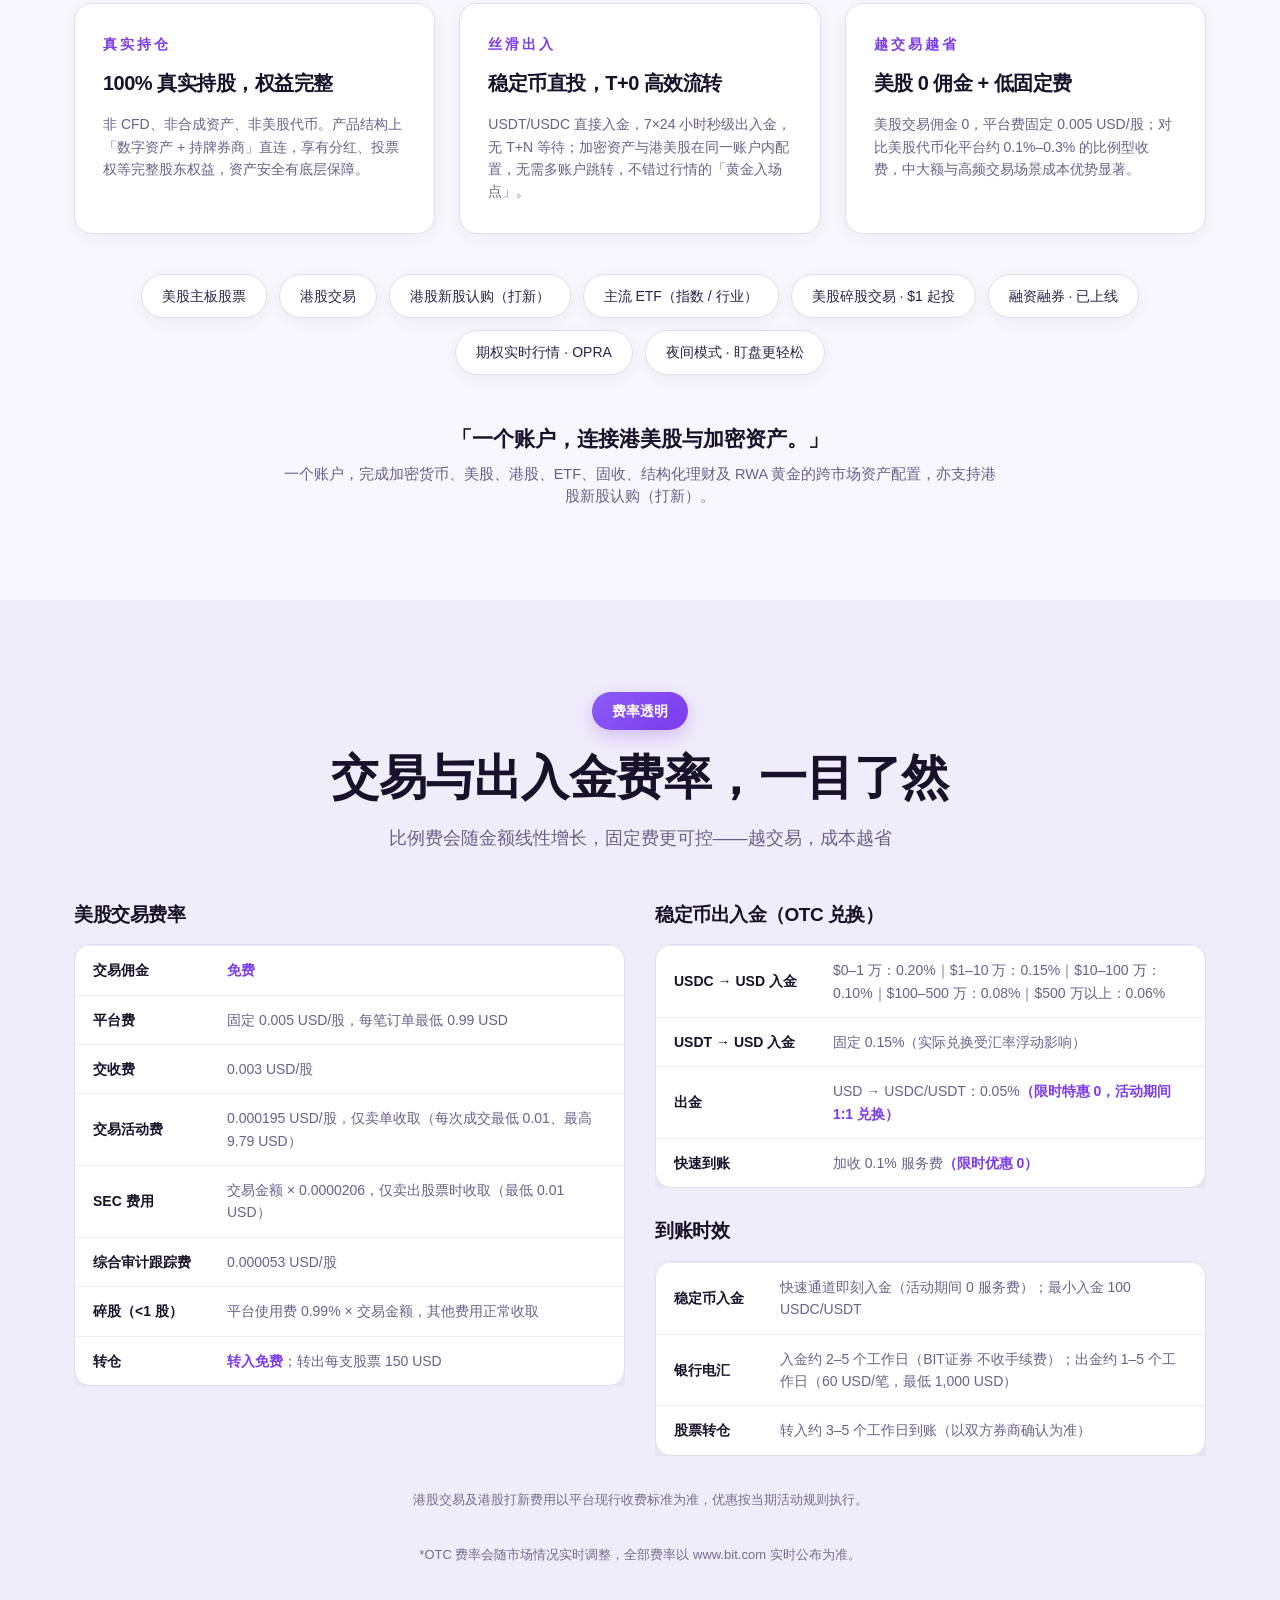
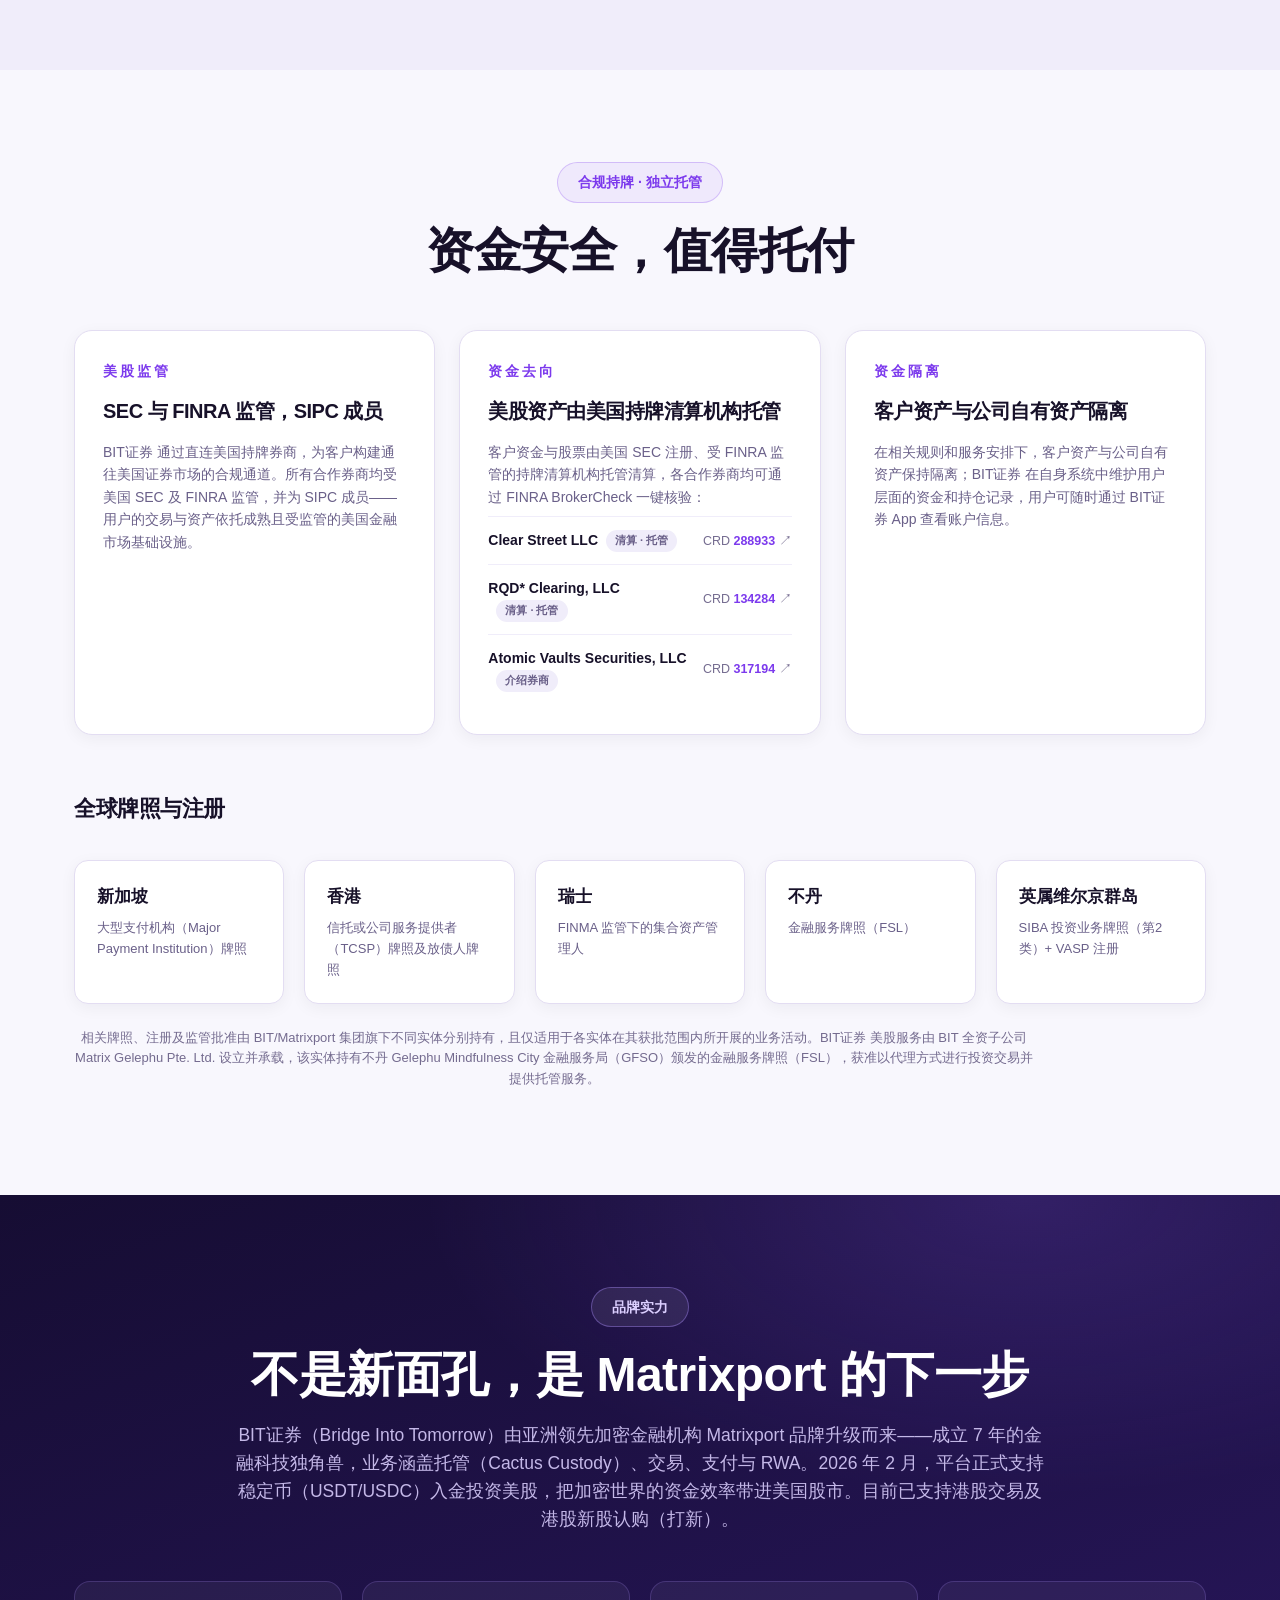
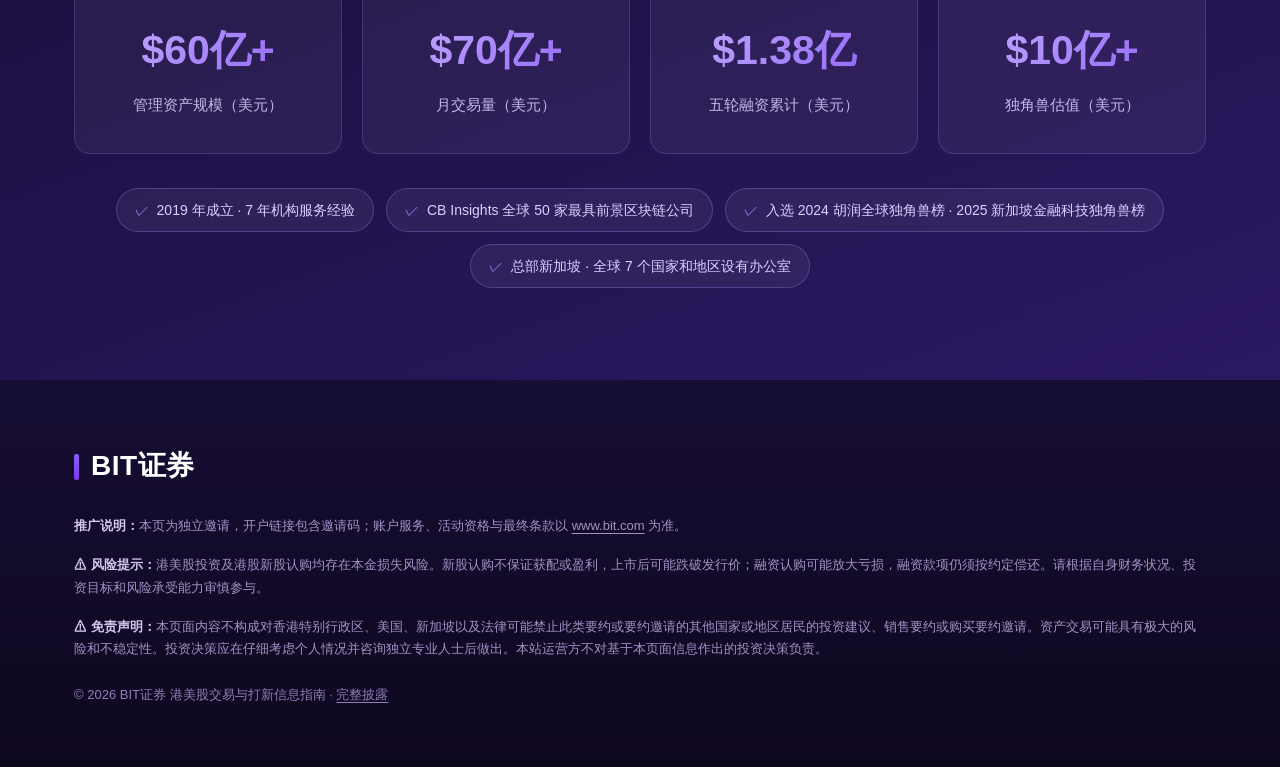
==== commit 1735ed2f: "Update approved HK securities copy and October campaign terms" ====
--- a/bit-site/public/index.html
+++ b/bit-site/public/index.html
@@ -3,8 +3,8 @@
 <head>
 <meta charset="utf-8">
 <meta name="viewport" content="width=device-width, initial-scale=1, viewport-fit=cover">
-<title>BIT证券 10月美股新人礼｜开户享 $310 大礼包</title>
-<meta name="description" content="BIT证券 10月美股新人礼：开户享美股免佣交易、$100 平台费抵扣卡及双行情卡；入金与交易达标最高可获 $210 股票现金卡。">
+<title>BIT证券 10月证券新人礼｜开户享 $310 大礼包</title>
+<meta name="description" content="BIT证券 10月证券新人礼：开户享美股免佣交易、$100 平台费抵扣卡及双行情卡；入金与交易达标最高可获 $210 股票现金卡。平台现已支持港股交易及港股新股认购（打新）。">
 <meta name="robots" content="index,follow,max-image-preview:large">
 <meta name="author" content="onsites.me 独立内容发布者">
 <link rel="canonical" href="https://bit.onsites.me/">
@@ -722,9 +722,9 @@
 <section class="hero" id="top">
   <div class="wrap hero-grid">
     <div>
-      <span class="eyebrow pill-ice"><span class="dot"></span>10月美股新人礼 · 10月1日 — 10月31日 限时开放（UTC+8）</span>
+      <span class="eyebrow pill-ice"><span class="dot"></span>10月证券新人礼 · 10月1日 — 10月31日 限时开放（UTC+8）</span>
       <h1>一个账户，<br>投资全球资产</h1>
-      <p class="lead">交易加密货币、投资美股、配置代币化现实世界资产，一切尽在一个受监管的账户。<br><b>不是美股代币——直连美国持牌券商，真实持股、权益完整。</b></p>
+      <p class="lead">交易加密货币、投资港美股、参与港股新股认购（打新）、配置代币化现实世界资产，一切尽在一个账户。<br><b>不是美股代币——美股直连美国持牌券商，真实持股、权益完整。港股交易与港股新股认购已支持。</b></p>
       <div class="gift-banner">
         <div class="gi">🎁</div>
         <div>
@@ -734,19 +734,19 @@
       </div>
       <div class="feat-grid">
         <div class="feat"><div class="ft"><span class="ck">✓</span>美股免佣交易</div><div class="fd">开户即可享受美股免佣交易权益</div></div>
-        <div class="feat"><div class="ft"><span class="ck">✓</span>$100 平台费抵扣卡</div><div class="fd">进入美股页面后自动发放，有效期 30 天</div></div>
+        <div class="feat"><div class="ft"><span class="ck">✓</span>$100 平台费抵扣卡</div><div class="fd">满足证券开户活动条件后，进入证券页面自动发放，有效期 30 天</div></div>
         <div class="feat"><div class="ft"><span class="ck">✓</span>美股实时行情卡</div><div class="fd">30 天 Nasdaq Basic 实时行情</div></div>
         <div class="feat"><div class="ft"><span class="ck">✓</span>期权实时行情卡</div><div class="fd">30 天 OPRA 期权实时行情</div></div>
       </div>
       <a class="btn btn-primary btn-lg hero-cta" data-signup-link href="https://www.bit.com/zh/register?invite_code=STOCK" target="_blank" rel="nofollow sponsored noopener noreferrer" aria-label="打开 BIT证券 注册页面，将在新窗口打开">立即开户，领取 $310 大礼包</a>
       <div class="trust-strip">
-        <span><span class="ck">✓</span>直连美国持牌券商 · SIPC 成员</span>
+        <span><span class="ck">✓</span>美股业务直连美国持牌券商 · SIPC 成员</span>
         <span><span class="ck">✓</span>Matrixport 升级 · $60亿+ 管理资产</span>
         <span><span class="ck">✓</span>稳定币入金 · 7×24 秒级出入</span>
       </div>
     </div>
     <div class="hero-art">
-      <img src="/bit-global-assets.png" alt="BIT证券 一个账户投资美股与加密资产" width="1188" height="1164" fetchpriority="high" decoding="async">
+      <img src="/bit-global-assets.png" alt="BIT证券 一个账户投资港美股与加密资产" width="1188" height="1164" fetchpriority="high" decoding="async">
       <div class="hero-downloads" data-linki-downloads hidden aria-label="客户端下载快捷入口">
         <span class="hero-download-heading"><svg viewBox="0 0 20 20" fill="none" aria-hidden="true"><path d="M10 2v10m0 0 4-4m-4 4L6 8M3 15v2h14v-2" stroke="currentColor" stroke-width="1.8" stroke-linecap="round" stroke-linejoin="round"/></svg>BIT证券 APP 下载</span>
         <a class="btn hero-download-btn" data-download-link="app-store" href="https://bit.go.link/eXf2w" target="_blank" rel="nofollow noopener noreferrer">
@@ -771,7 +771,7 @@
   <div class="wrap">
     <div class="rn-grid">
       <a class="rn" href="#task1"><span class="rn-k">任务一 · 开户</span><span class="rn-v" style="display:block">四重开户权益</span><span class="rn-d" style="display:block">免佣 / $100 抵扣卡 / 双行情卡</span></a>
-      <a class="rn" href="#task2"><span class="rn-k">任务二 · 入金</span><span class="rn-v" style="display:block">最高 $200 股票现金卡</span><span class="rn-d" style="display:block">开户后 14 天达标 · 留存 30 天</span></a>
+      <a class="rn" href="#task2"><span class="rn-k">任务二 · 入金</span><span class="rn-v" style="display:block">最高 $200 股票现金卡</span><span class="rn-d" style="display:block">首次入金日起 14 个自然日达标 · 留存 30 天</span></a>
       <a class="rn" href="#task3"><span class="rn-k">任务三 · 交易</span><span class="rn-v" style="display:block">最高 $10 股票现金卡</span><span class="rn-d" style="display:block">3 笔得 $5 · 8 笔累计 $10</span></a>
     </div>
   </div>
@@ -781,11 +781,11 @@
 <section class="sec-b" id="task1">
   <div class="wrap center">
     <span class="eyebrow pill-blue">任务一 · 开户奖励</span>
-    <h2 class="h-sec"><span class="task1-title-line">完成美股开户，</span><span class="task1-title-line">一键获赠 <span class="blue">$100 抵扣卡</span>，</span><span class="task1-title-line">解锁四重福利</span></h2>
+    <h2 class="h-sec"><span class="task1-title-line">首次完成证券开户，</span><span class="task1-title-line">一键获赠 <span class="blue">$100 抵扣卡</span>，</span><span class="task1-title-line">解锁四重福利</span></h2>
     <p class="sub">开户即得，无需入金门槛</p>
     <div class="card-grid-4">
-      <div class="icard"><div class="ico">$0</div><h3>美股免佣交易</h3><p>活动期间首次完成美股开户，即可享受美股免佣交易权益。</p></div>
-      <div class="icard"><div class="ico">🎟️</div><h3>$100 平台费抵扣卡</h3><p>成功注册并进入美股页面后自动发放，有效期 30 天。</p></div>
+      <div class="icard"><div class="ico">$0</div><h3>美股免佣交易</h3><p>活动期间首次完成证券开户，即可享受美股免佣交易权益。</p></div>
+      <div class="icard"><div class="ico">🎟️</div><h3>$100 平台费抵扣卡</h3><p>满足证券开户活动条件后，进入证券页面自动发放，有效期 30 天。</p></div>
       <div class="icard"><div class="ico">📈</div><h3>美股实时行情卡</h3><p>自动发放 30 天 Nasdaq Basic 美股实时行情卡，手动激活后使用。</p></div>
       <div class="icard"><div class="ico">📊</div><h3>期权实时行情卡</h3><p>自动发放 30 天 OPRA 期权实时行情卡，手动激活后使用。</p></div>
     </div>
@@ -799,7 +799,7 @@
     <div class="task2-head">
       <span class="task2-kicker">任务二 · 入金奖励</span>
       <h2 class="task2-title">入金达标，最高获赠 $200 股票现金卡</h2>
-      <p class="task2-sub">开户后 <b>14 天内</b>达到净入金档位，留存满 <b>30 天</b>后激活完整奖励</p>
+      <p class="task2-sub">首次入金日起 <b>14 个自然日内</b>达到净入金档位，留存满 <b>30 天</b>后激活完整奖励。首次入金须在 10 月内，并符合当期活动资格要求。</p>
     </div>
 
     <div class="task2-calculator" data-task2-calculator>
@@ -834,7 +834,7 @@
           </tbody>
         </table>
       </div>
-      <p class="task2-table-foot"><b>净入金 = 累计入金 − 累计出金。</b>跌破档位需重新计算留存期；资产变动及入金币种兑换不影响达标金额。开户后 14 天内可重新达标，考核完成后余下奖励将在 14 个工作日内发放。</p>
+      <p class="task2-table-foot"><b>净入金 = 累计入金 − 累计出金。</b>跌破档位需重新计算留存期；资产变动及入金币种兑换不影响达标金额。首次入金日起 14 个自然日内可重新达标，考核完成后余下奖励将在 14 个工作日内发放。港美股入金按活动规则合并计算；股票现金卡可用于港美股交易，不可提现或转让。</p>
     </div>
 
     <div class="task2-action-row">
@@ -849,14 +849,14 @@
     <div class="center">
       <span class="eyebrow pill-blue">任务三 · 交易奖励</span>
       <h2 class="h-sec">交易达标，额外最高获赠 $10 股票现金卡</h2>
-      <p class="sub">开户后 14 天内完成符合条件的美股买入交易</p>
+      <p class="sub">首次入金日起 14 个自然日内完成符合条件的美股、港股正股买入交易</p>
     </div>
     <div class="wrap-scroll" style="margin-top:48px">
     <table class="rtable">
       <thead><tr><th>累计交易笔数</th><th>单笔交易要求</th><th>本档股票现金卡</th><th>最终累计奖励</th></tr></thead>
       <tbody>
-        <tr><td><b>≥ 3 笔</b></td><td>单笔成交金额 ≥ $100</td><td>$5</td><td><b>$5 股票现金卡</b></td></tr>
-        <tr class="hot"><td><b>≥ 8 笔</b></td><td>单笔成交金额 ≥ $100</td><td>$5</td><td><b>$10 股票现金卡</b></td></tr>
+        <tr><td><b>≥ 3 笔</b></td><td>单笔成交金额折合美元 ≥ $100</td><td>$5</td><td><b>$5 股票现金卡</b></td></tr>
+        <tr class="hot"><td><b>≥ 8 笔</b></td><td>单笔成交金额折合美元 ≥ $100</td><td>$5</td><td><b>$10 股票现金卡</b></td></tr>
       </tbody>
     </table>
     </div>
@@ -864,8 +864,8 @@
       <div class="info-card">
         <h4>交易达标规则</h4>
         <ul>
-          <li>须在活动期间首次完成美股开户，并在开户后 <b>14 天内</b>完成任务。</li>
-          <li>仅统计符合条件的<b>美股买入交易</b>，每笔成交金额须达到 $100。</li>
+          <li>须在活动期间首次完成证券开户，首次入金须在 10 月内，并符合当期活动资格要求；在首次入金日起 <b>14 个自然日内</b>完成任务。</li>
+          <li>仅统计符合活动条件的<b>美股、港股正股买入交易</b>，两个市场合并计数；每笔成交金额折合美元不低于 $100。</li>
           <li>达到 3 笔获 $5；达到 8 笔再获 $5，累计最高 $10。</li>
         </ul>
       </div>
@@ -874,7 +874,7 @@
         <ul>
           <li>交易奖励为<b>股票现金卡</b>，并非平台费抵扣卡。</li>
           <li>股票现金卡激活后有效期为 60 天。</li>
-          <li>只要在活动期间完成开户，即使活动结束，仍可继续完成开户后 14 天内的任务。</li>
+          <li>符合活动资格且首次入金在 10 月内，即使活动结束，仍可继续完成首次入金日起 14 个自然日内的任务。</li>
         </ul>
       </div>
     </div>
@@ -886,17 +886,17 @@
 <section class="sec-a" id="steps">
   <div class="wrap center">
     <h2 class="h-sec">简单 3 步，轻松领赏</h2>
-    <p class="sub">BIT证券 美股功能现已在 App 全面上线（网页版即将推出），开户全程仅需 3 分钟</p>
+    <p class="sub">BIT证券 App 已支持美股、港股交易及港股新股认购（打新）。下方展示美股开户流程，港股开通及认购操作以 App 实际页面为准。</p>
     <div class="download-module" data-linki-downloads hidden>
       <span class="eyebrow pill-ice">客户端下载</span>
-      <h3 class="download-module-title">下载 BIT证券，开始美股交易</h3>
+      <h3 class="download-module-title">下载 BIT证券，开启港美股交易与港股打新</h3>
       <p class="download-module-sub">选择适合你的设备，安装后即可进入开户流程</p>
       <div class="download-card">
         <div class="download-preview">
           <div class="download-copy">
             <div class="download-app-icon" aria-label="BIT证券 App">BIT</div>
             <div class="download-benefits" aria-label="BIT证券 App 特点">
-              <span><b>✓</b>美股交易，极速体验</span>
+              <span><b>✓</b>港美股交易，港股打新</span>
               <span><b>✓</b>实时行情，深度数据</span>
               <span><b>✓</b>安全合规，资金保障</span>
             </div>
@@ -997,23 +997,25 @@
       <div class="comp-card">
         <div class="ce">丝滑出入</div>
         <h3>稳定币直投，T+0 高效流转</h3>
-        <p>USDT/USDC 直接入金，7×24 小时秒级出入金，无 T+N 等待；加密市场与美股市场无缝切换，无需多账户跳转，不错过行情的「黄金入场点」。</p>
+        <p>USDT/USDC 直接入金，7×24 小时秒级出入金，无 T+N 等待；加密资产与港美股在同一账户内配置，无需多账户跳转，不错过行情的「黄金入场点」。</p>
       </div>
       <div class="comp-card">
         <div class="ce">越交易越省</div>
-        <h3>0 佣金 + 低固定费</h3>
-        <p>交易佣金 0，平台费固定 0.005 USD/股；对比美股代币化平台约 0.1%–0.3% 的比例型收费，中大额与高频交易场景成本优势显著。</p>
+        <h3>美股 0 佣金 + 低固定费</h3>
+        <p>美股交易佣金 0，平台费固定 0.005 USD/股；对比美股代币化平台约 0.1%–0.3% 的比例型收费，中大额与高频交易场景成本优势显著。</p>
       </div>
     </div>
     <div class="chip-row">
       <span class="chip">美股主板股票</span>
+      <span class="chip">港股交易</span>
+      <span class="chip">港股新股认购（打新）</span>
       <span class="chip">主流 ETF（指数 / 行业）</span>
-      <span class="chip">碎股交易 · $1 起投</span>
+      <span class="chip">美股碎股交易 · $1 起投</span>
       <span class="chip">融资融券 · 已上线</span>
       <span class="chip">期权实时行情 · OPRA</span>
       <span class="chip">夜间模式 · 盯盘更轻松</span>
     </div>
-    <p class="pull-quote">「对 Crypto 用户来说，这是进入美股最顺的一条路。」<span>一个账户，完成加密货币、美股、ETF、固收、结构化理财及 RWA 黄金的跨市场资产配置，灵活切换、组合管理。</span></p>
+    <p class="pull-quote">「一个账户，连接港美股与加密资产。」<span>一个账户，完成加密货币、美股、港股、ETF、固收、结构化理财及 RWA 黄金的跨市场资产配置，亦支持港股新股认购（打新）。</span></p>
   </div>
 </section>
 
@@ -1061,6 +1063,7 @@
         </table></div>
       </div>
     </div>
+    <p class="disclaimer center">港股交易及港股打新费用以平台现行收费标准为准，优惠按当期活动规则执行。</p>
     <p class="disclaimer center">*OTC 费率会随市场情况实时调整，全部费率以 <a data-signup-link href="https://www.bit.com/zh/register?invite_code=STOCK" target="_blank" rel="nofollow sponsored noopener noreferrer" aria-label="使用邀请码 STOCK 打开 BIT证券 注册页面，将在新窗口打开">www.bit.com</a> 实时公布为准。</p>
   </div>
 </section>
@@ -1078,7 +1081,7 @@
       </div>
       <div class="comp-card">
         <div class="ce">资金去向</div>
-        <h3>存放于美国持牌清算机构</h3>
+        <h3>美股资产由美国持牌清算机构托管</h3>
         <p style="margin-bottom:8px">客户资金与股票由美国 SEC 注册、受 FINRA 监管的持牌清算机构托管清算，各合作券商均可通过 FINRA BrokerCheck 一键核验：</p>
         <a class="broker" href="https://brokercheck.finra.org/firm/summary/288933" target="_blank" rel="nofollow noopener noreferrer" aria-label="在 FINRA BrokerCheck 查看 Clear Street"><span class="bn">Clear Street LLC<em class="role">清算 · 托管</em></span><span class="crd">CRD <b>288933</b> ↗</span></a>
         <a class="broker" href="https://brokercheck.finra.org/firm/summary/134284" target="_blank" rel="nofollow noopener noreferrer" aria-label="在 FINRA BrokerCheck 查看 RQD Clearing"><span class="bn">RQD* Clearing, LLC<em class="role">清算 · 托管</em></span><span class="crd">CRD <b>134284</b> ↗</span></a>
@@ -1108,7 +1111,7 @@
   <div class="wrap center">
     <span class="eyebrow pill-ice">品牌实力</span>
     <h2 class="h-sec">不是新面孔，是 Matrixport 的下一步</h2>
-    <p class="sub" style="max-width:820px">BIT证券（Bridge Into Tomorrow）由亚洲领先加密金融机构 Matrixport 品牌升级而来——成立 7 年的金融科技独角兽，业务涵盖托管（Cactus Custody）、交易、支付与 RWA。2026 年 2 月，平台正式支持稳定币（USDT/USDC）入金投资美股，把加密世界的资金效率带进美国股市。</p>
+    <p class="sub" style="max-width:820px">BIT证券（Bridge Into Tomorrow）由亚洲领先加密金融机构 Matrixport 品牌升级而来——成立 7 年的金融科技独角兽，业务涵盖托管（Cactus Custody）、交易、支付与 RWA。2026 年 2 月，平台正式支持稳定币（USDT/USDC）入金投资美股，把加密世界的资金效率带进美国股市。目前已支持港股交易及港股新股认购（打新）。</p>
     <div class="stat-grid">
       <div class="stat"><div class="sv">$60亿+</div><div class="sl">管理资产规模（美元）</div></div>
       <div class="stat"><div class="sv">$70亿+</div><div class="sl">月交易量（美元）</div></div>
@@ -1129,9 +1132,9 @@
   <div class="wrap">
     <div class="logo flogo"><span class="bar"></span><span class="name">BIT证券</span></div>
     <p class="rk"><b>推广说明：</b>本页为独立邀请，开户链接包含邀请码；账户服务、活动资格与最终条款以 <a data-signup-link href="https://www.bit.com/zh/register?invite_code=STOCK" target="_blank" rel="nofollow sponsored noopener noreferrer" aria-label="使用邀请码 STOCK 打开 BIT证券 注册页面，将在新窗口打开">www.bit.com</a> 为准。</p>
-    <p class="rk"><b>⚠ 风险提示：</b>美股投资存在高风险，可能导致本金损失。受市场波动、经济环境、公司业绩等因素影响，股价可能大幅波动。用户应根据自身的财务状况、投资目标和风险承受能力，判断是否适合投资美股。</p>
+    <p class="rk"><b>⚠ 风险提示：</b>港美股投资及港股新股认购均存在本金损失风险。新股认购不保证获配或盈利，上市后可能跌破发行价；融资认购可能放大亏损，融资款项仍须按约定偿还。请根据自身财务状况、投资目标和风险承受能力审慎参与。</p>
     <p class="rk"><b>⚠ 免责声明：</b>本页面内容不构成对香港特别行政区、美国、新加坡以及法律可能禁止此类要约或要约邀请的其他国家或地区居民的投资建议、销售要约或购买要约邀请。资产交易可能具有极大的风险和不稳定性。投资决策应在仔细考虑个人情况并咨询独立专业人士后做出。本站运营方不对基于本页面信息作出的投资决策负责。</p>
-    <p class="copy">© 2026 BIT证券 美股信息指南 · <a href="/disclosure">完整披露</a></p>
+    <p class="copy">© 2026 BIT证券 港美股交易与打新信息指南 · <a href="/disclosure">完整披露</a></p>
   </div>
 </footer>
 
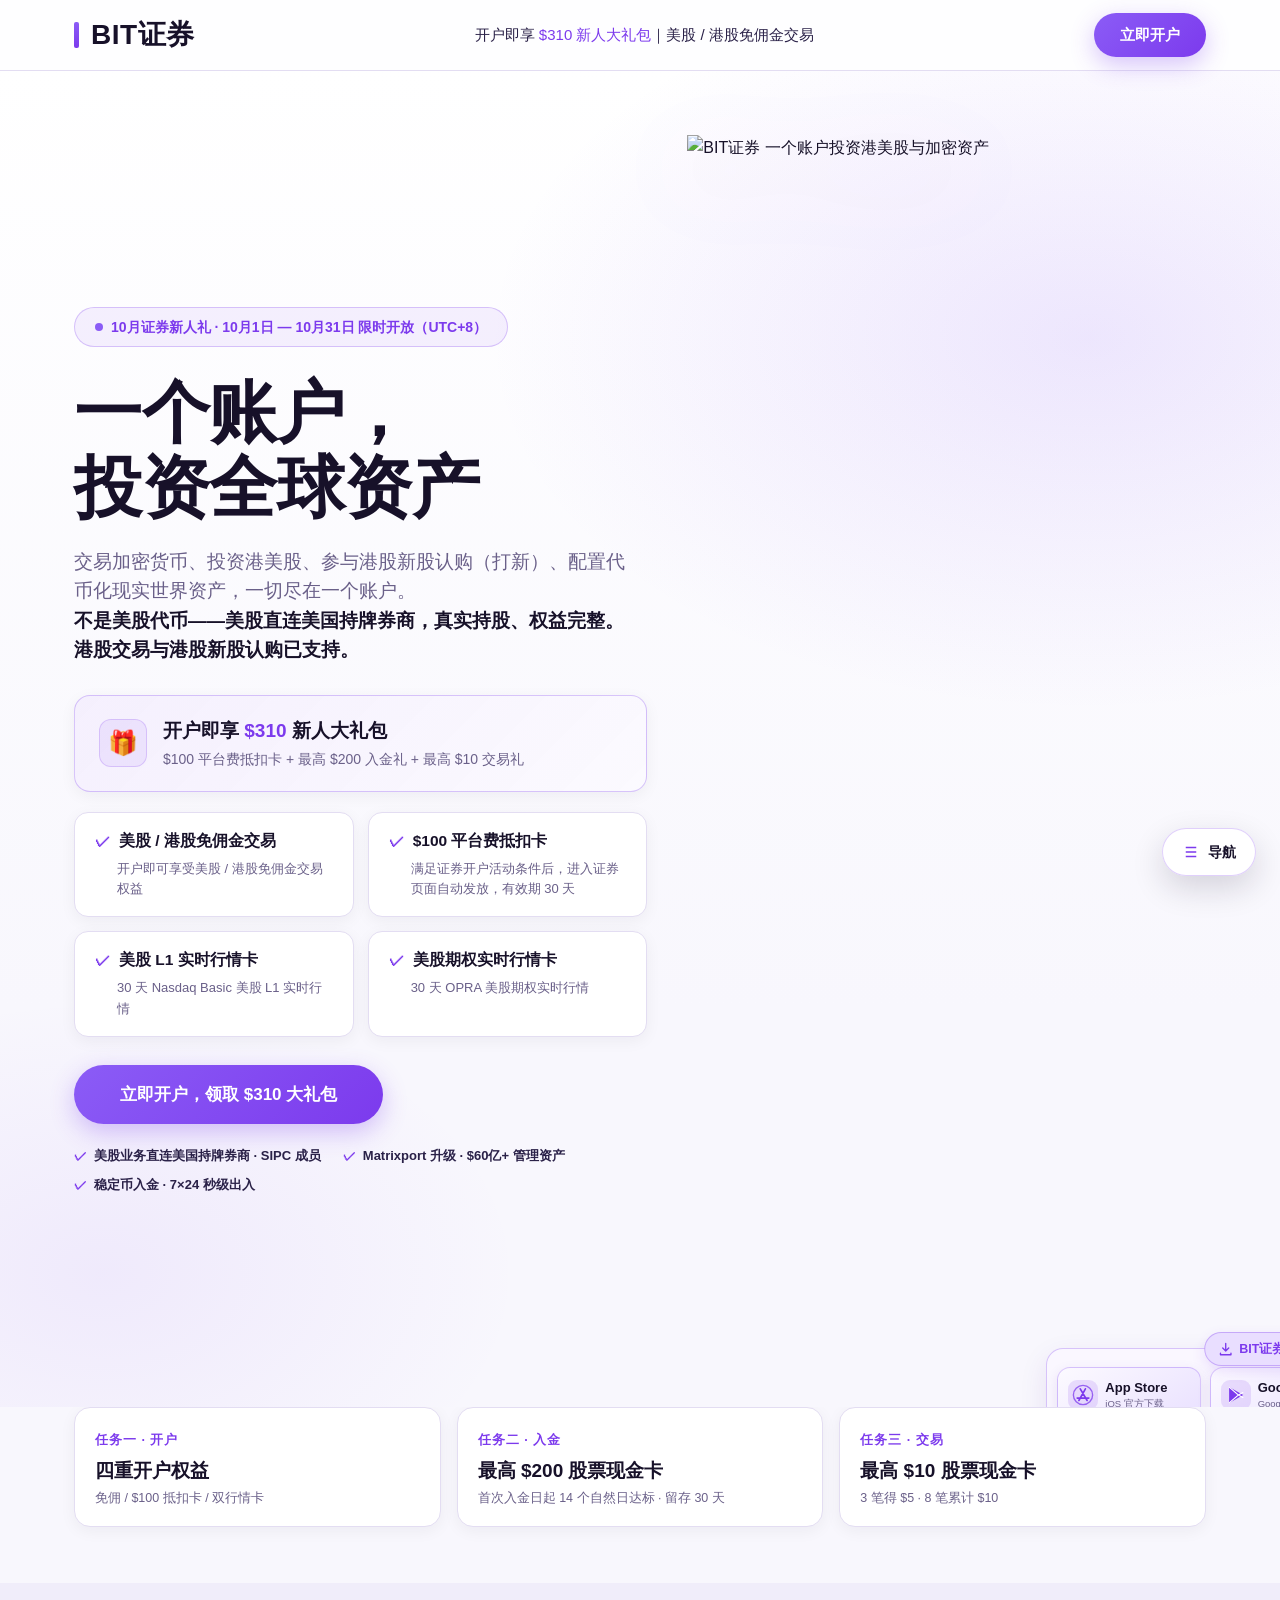
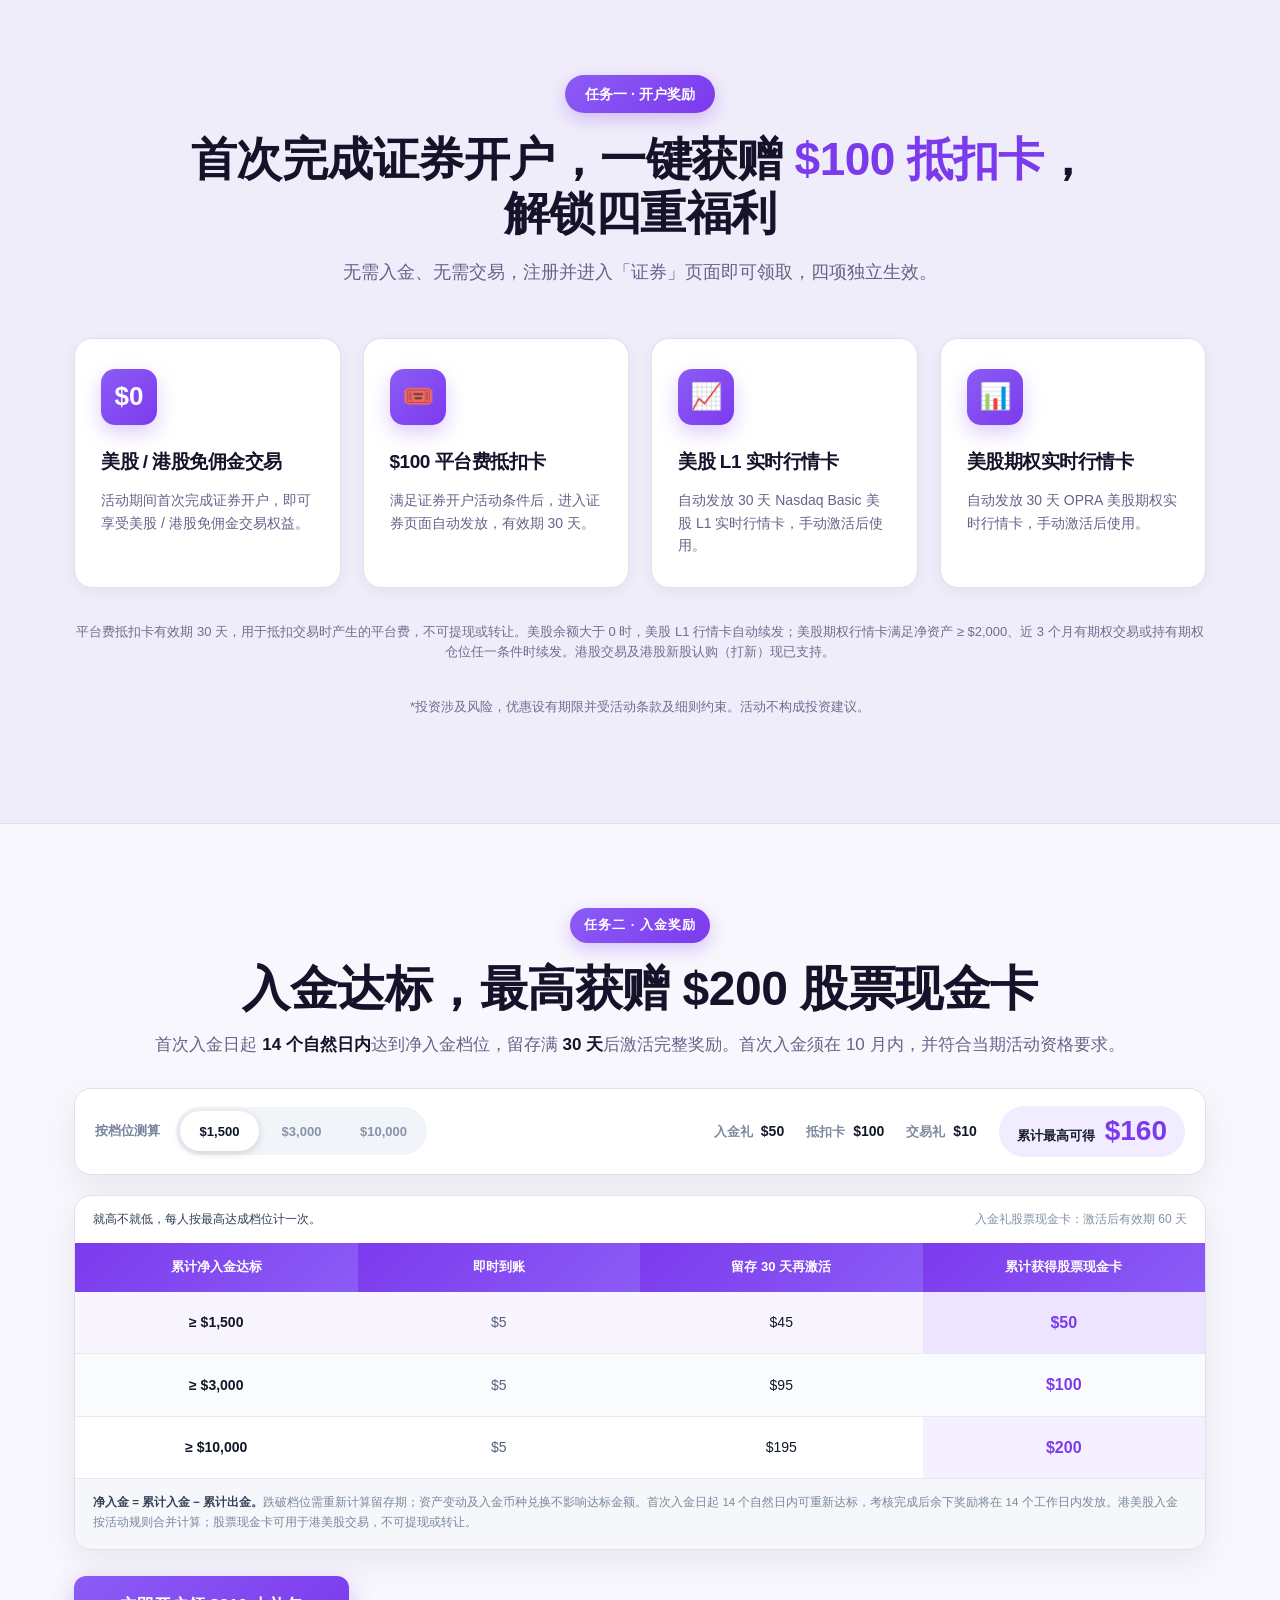
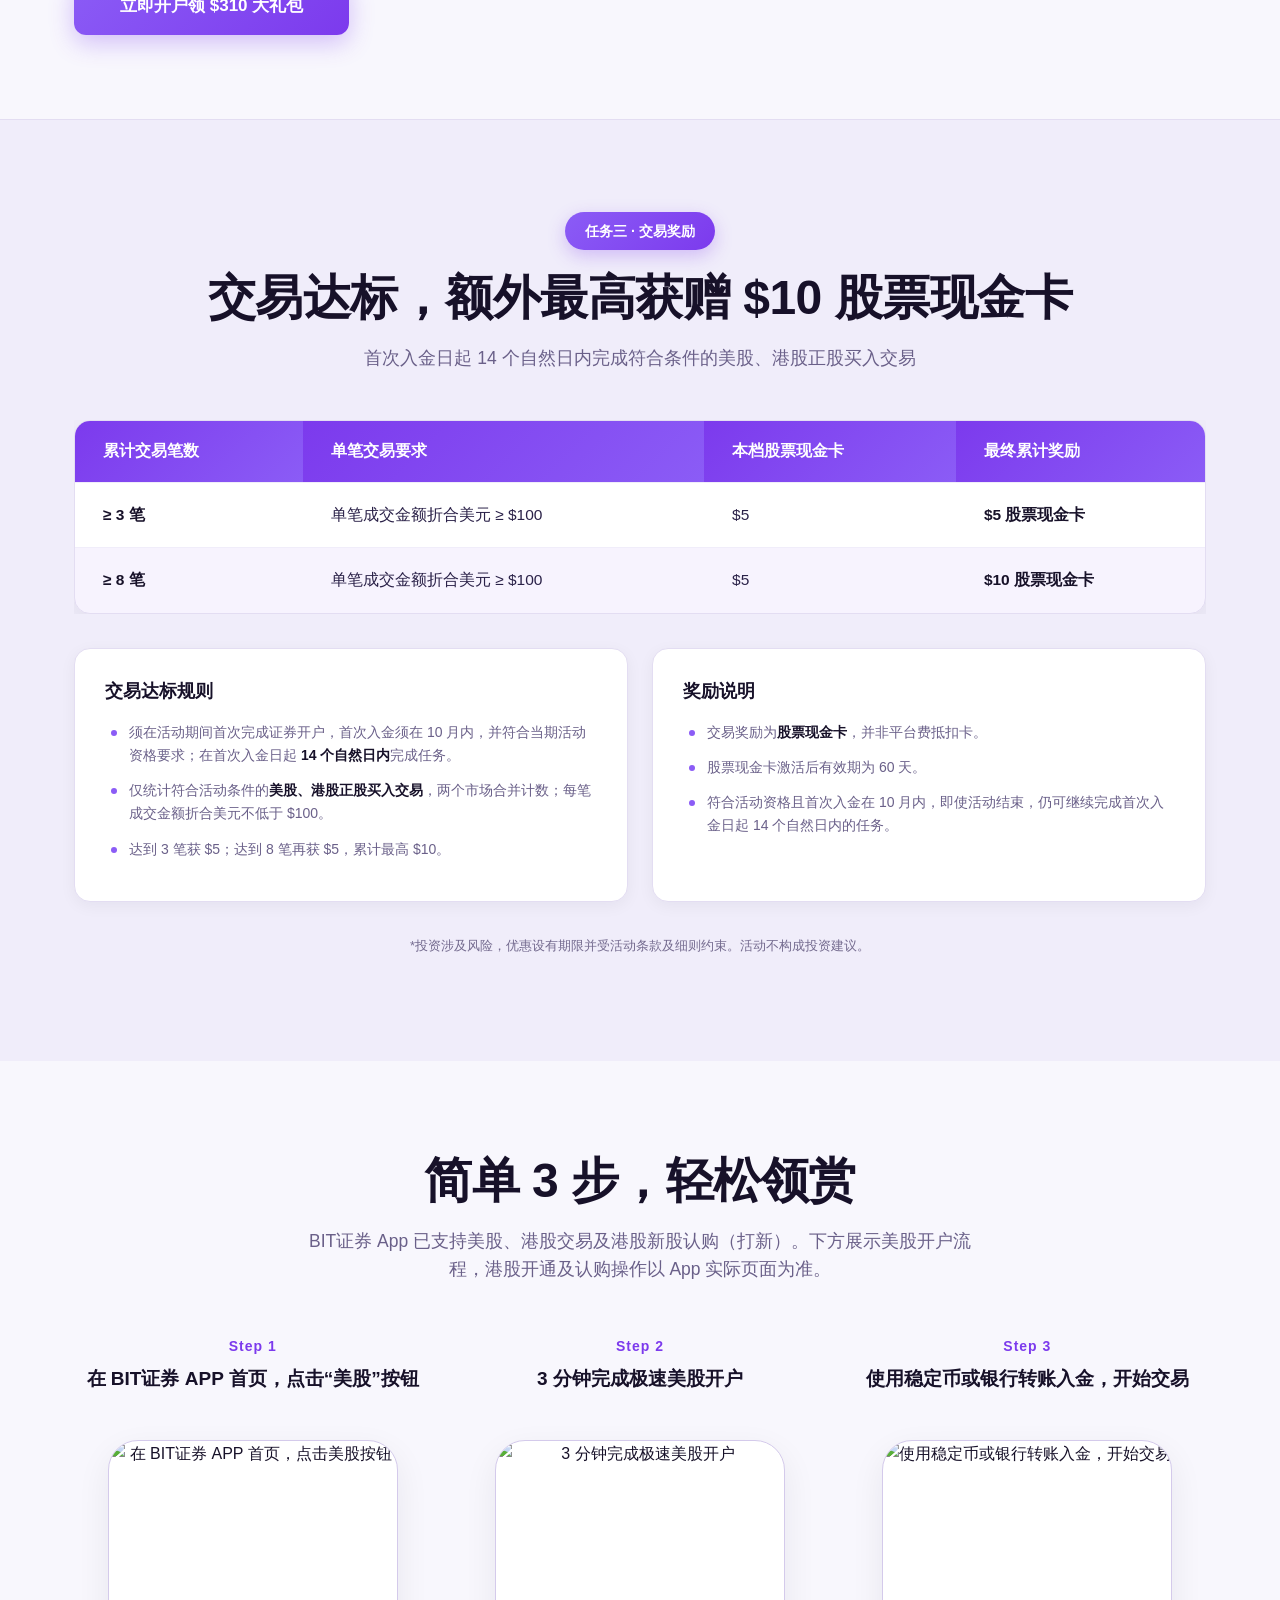
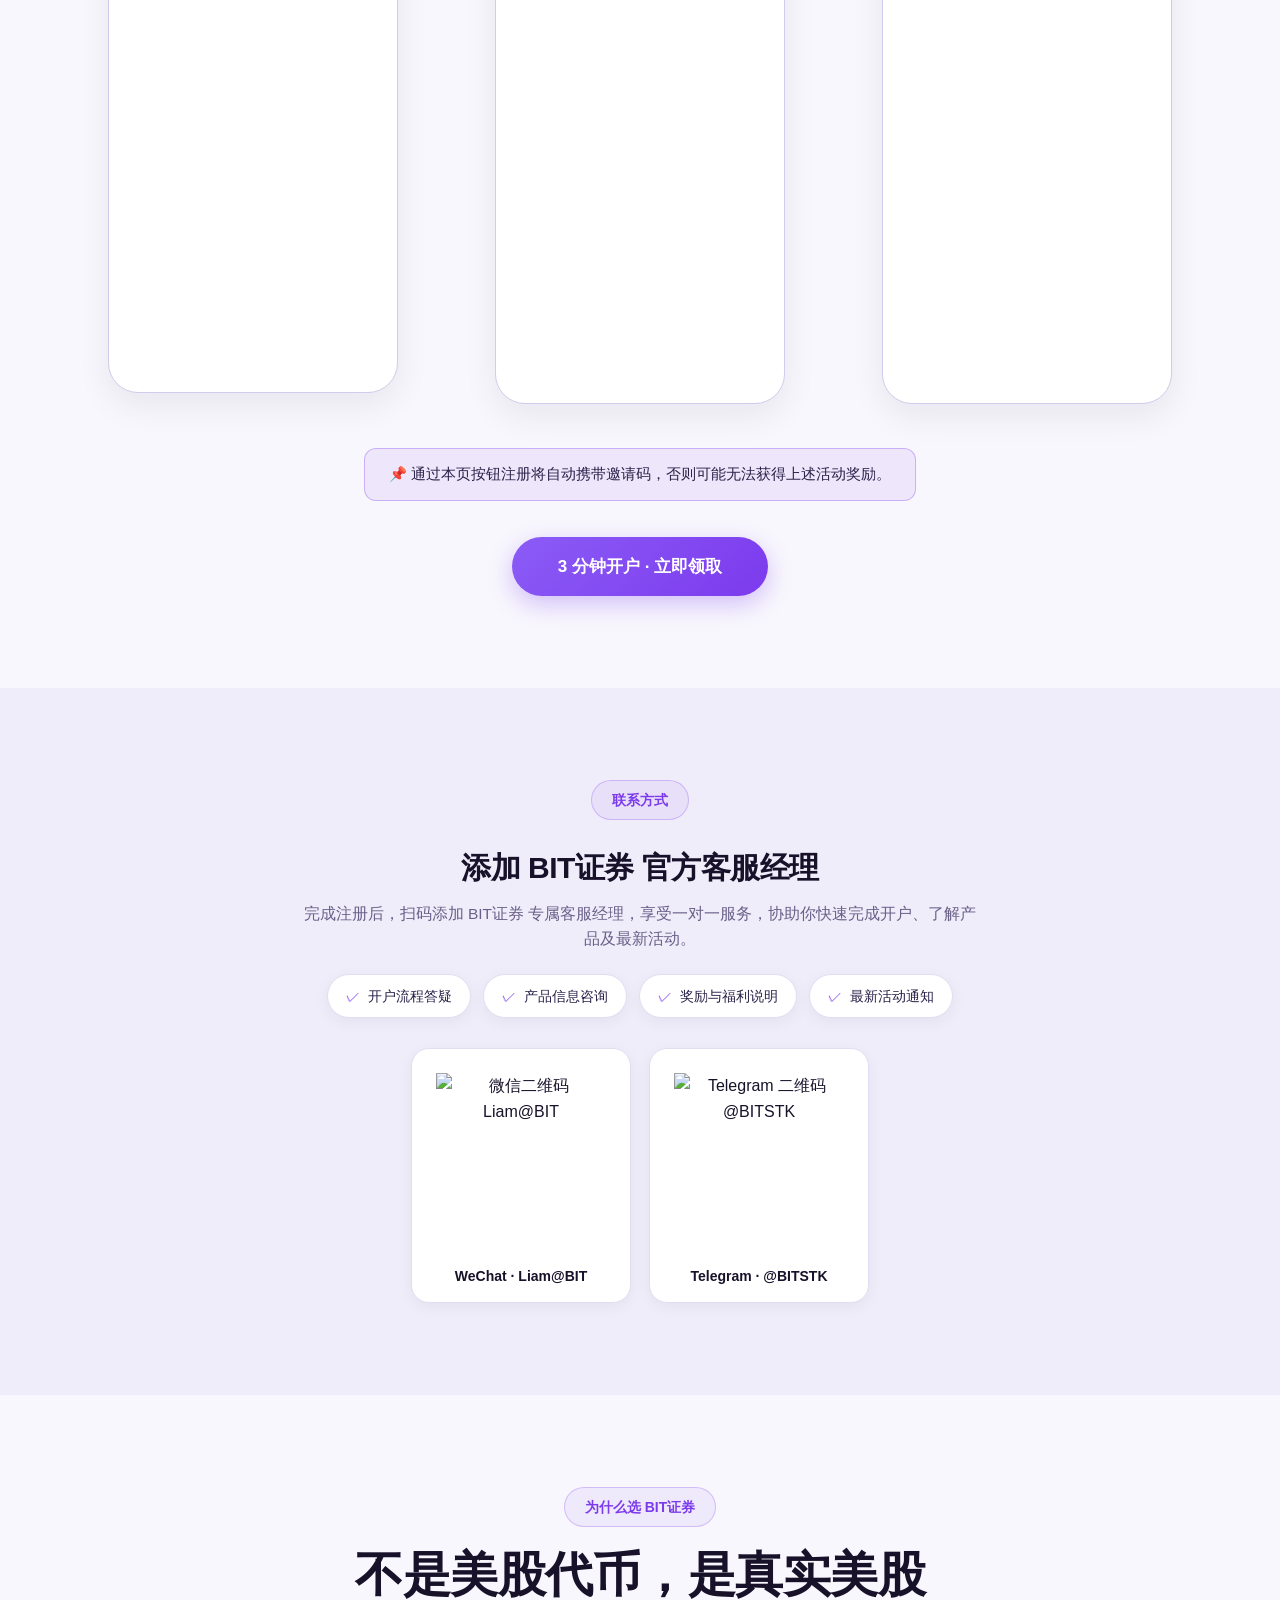
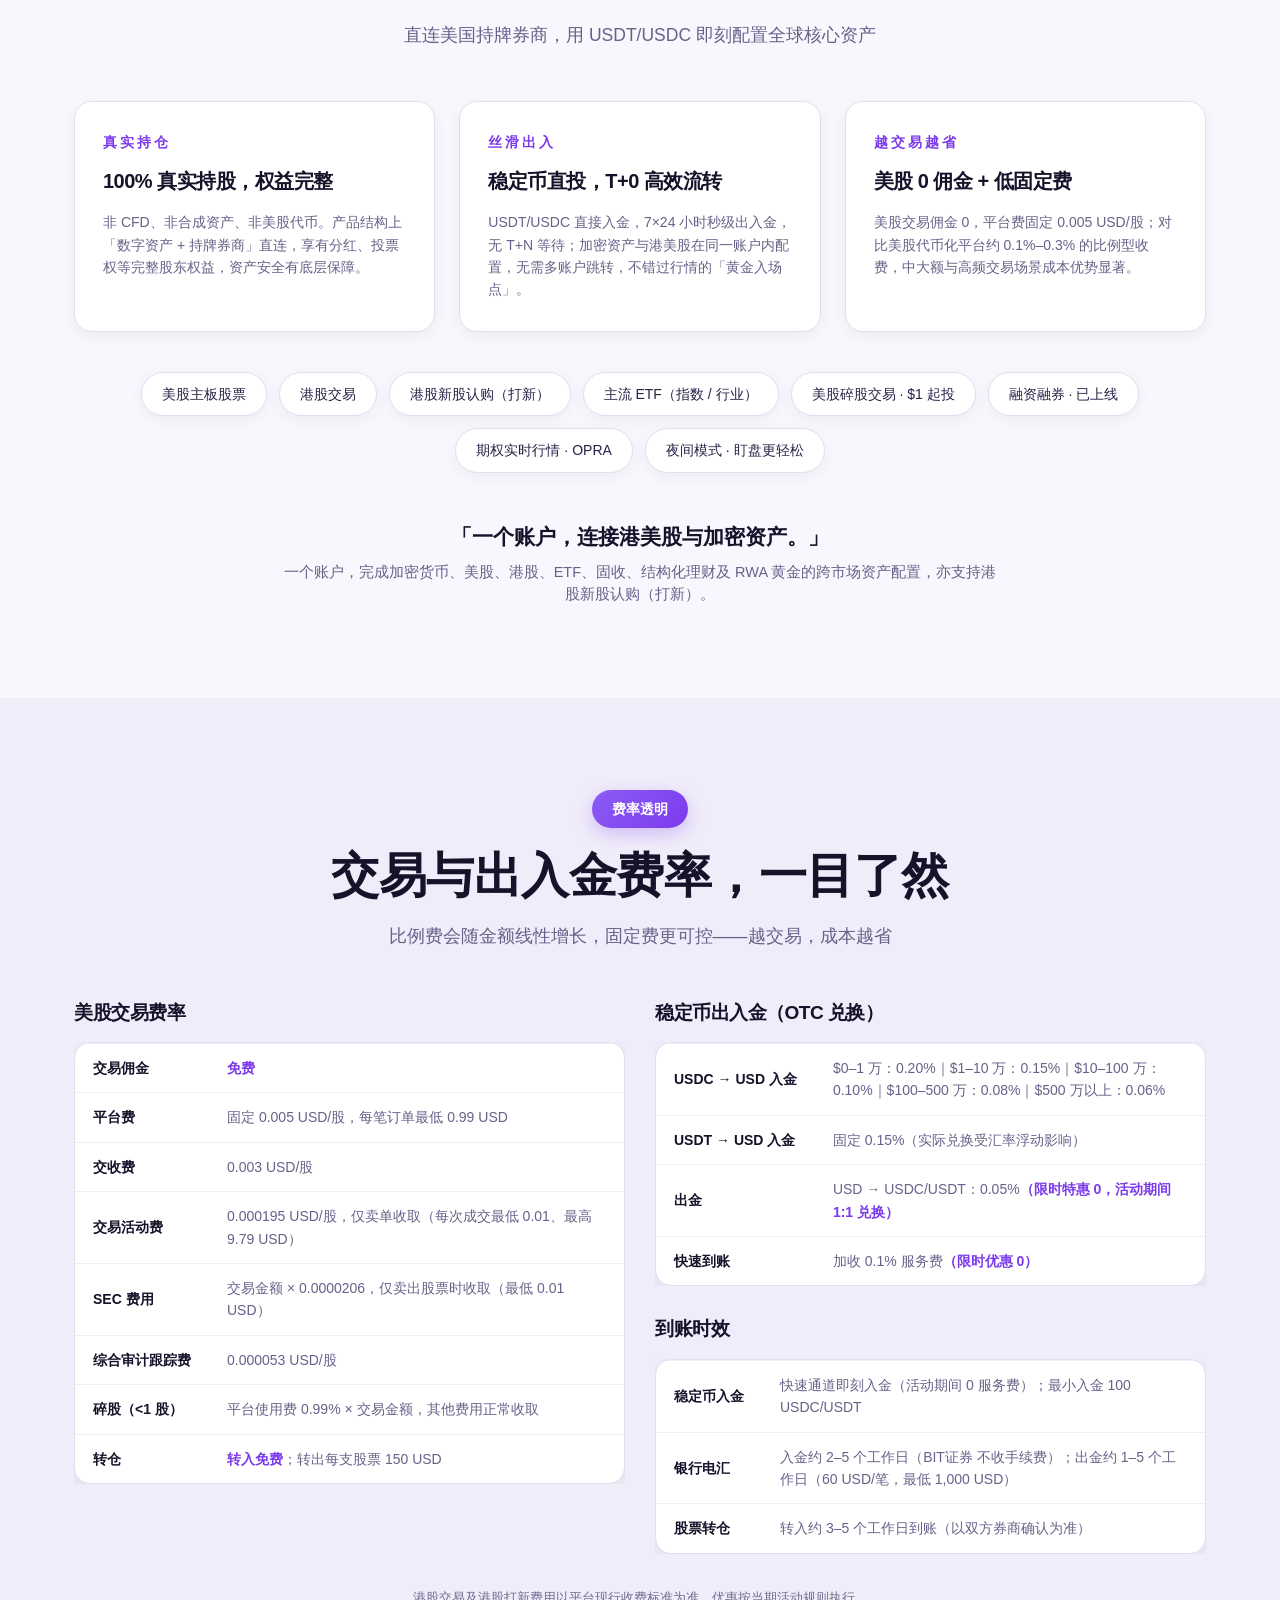
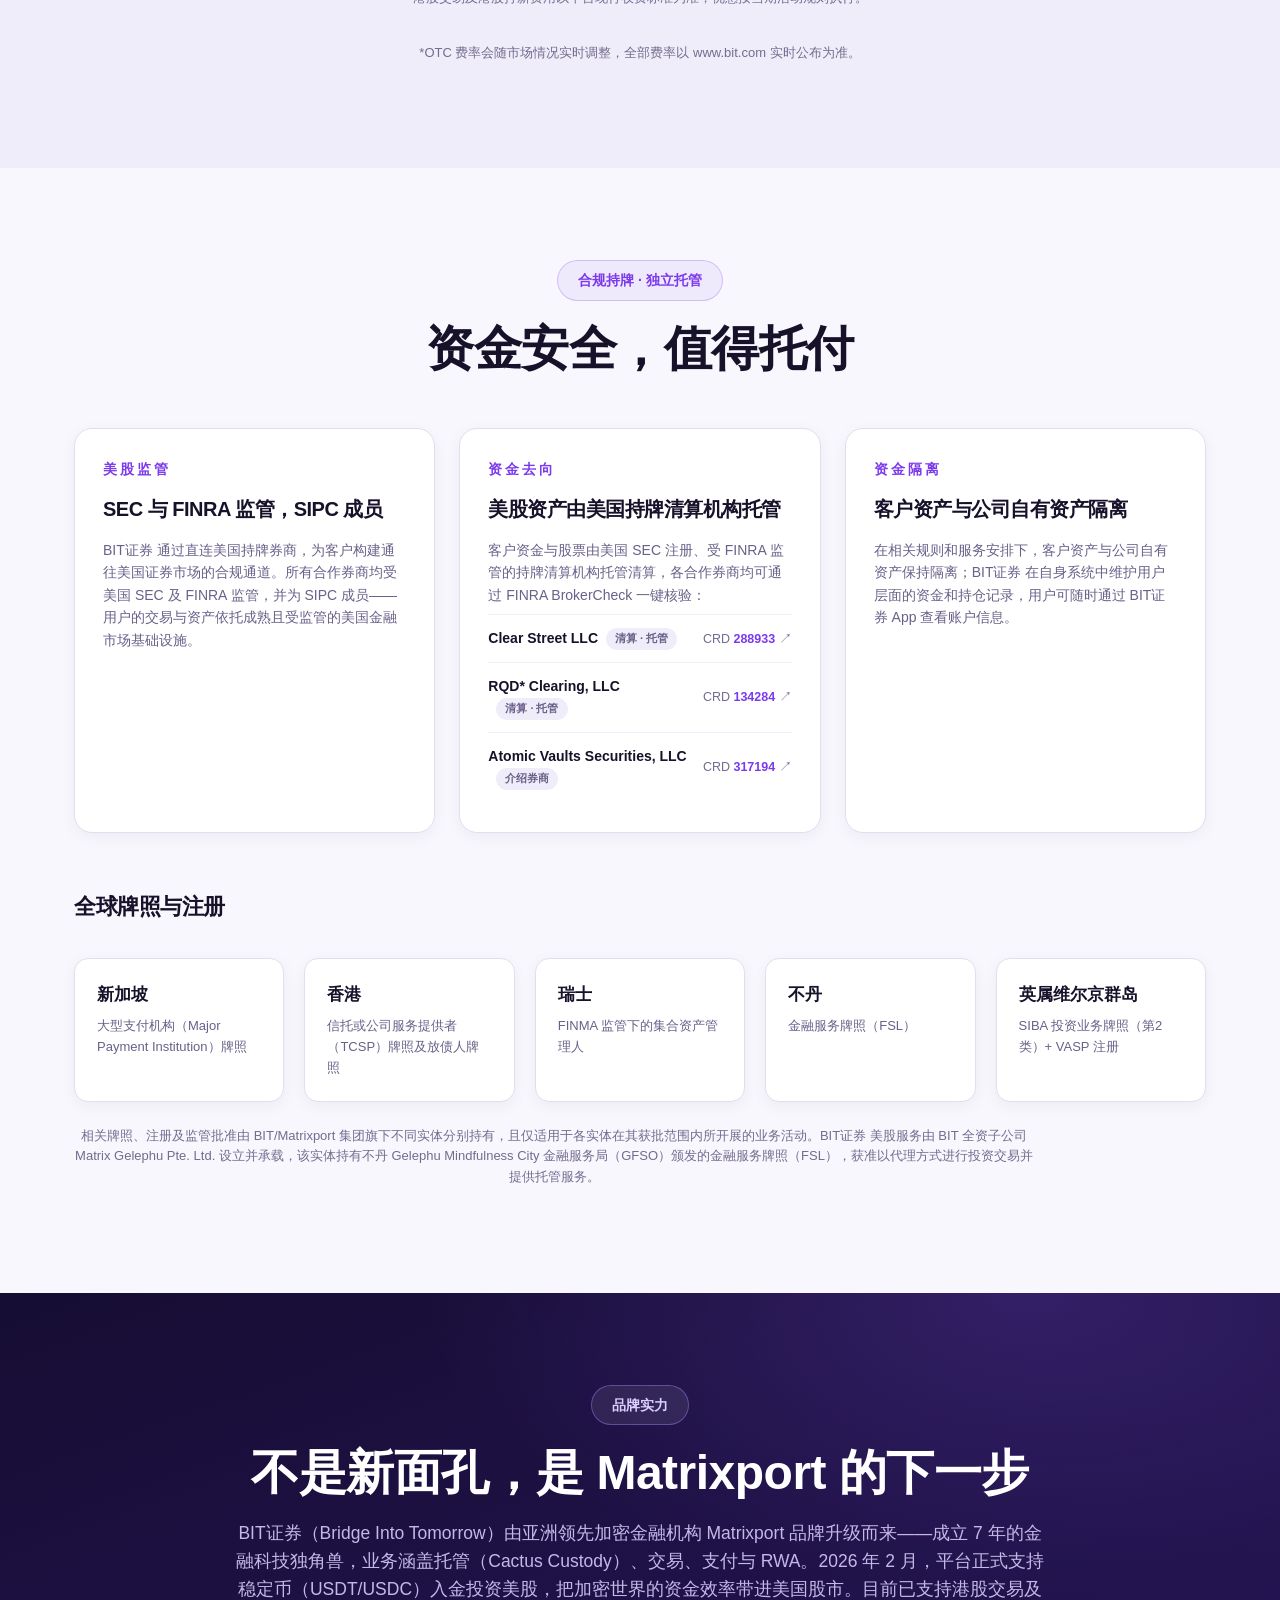
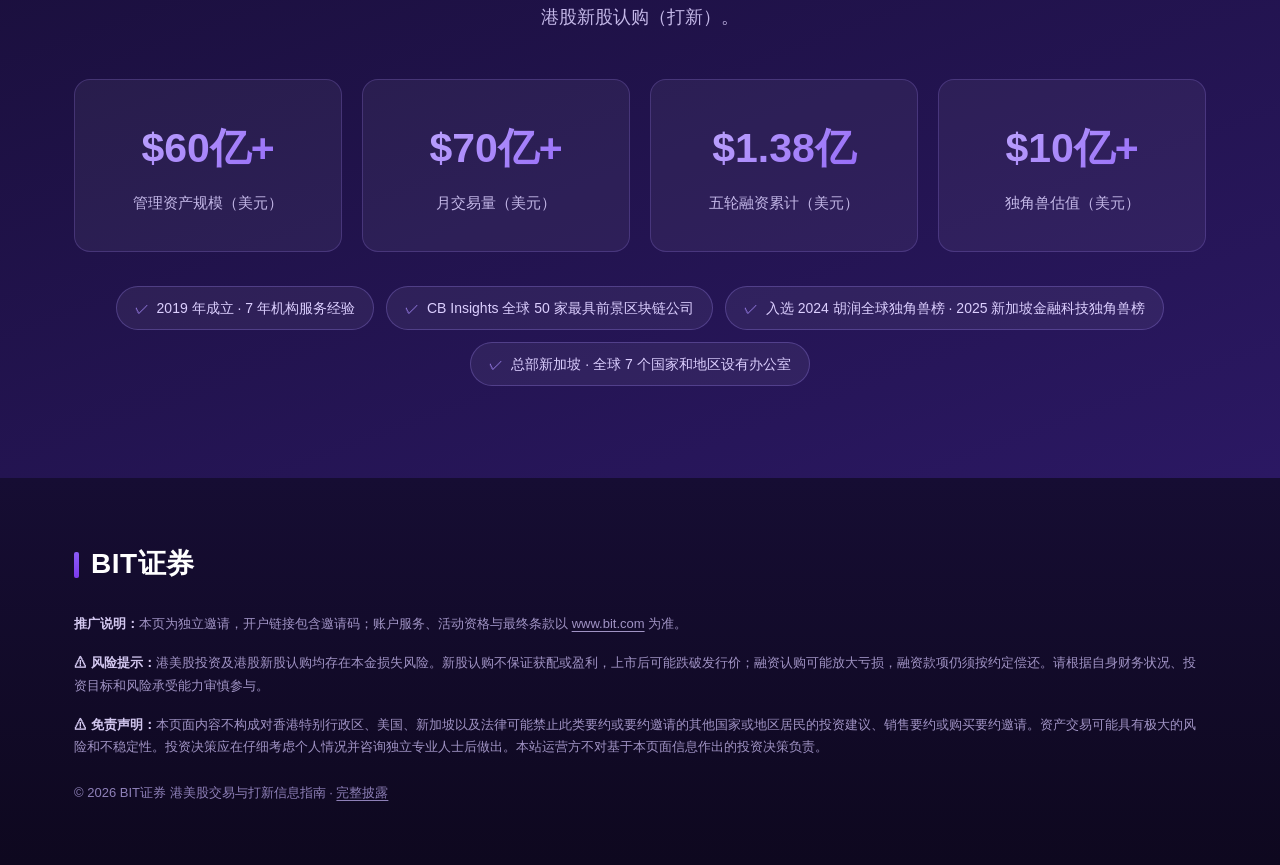
==== commit 5b8679d5: "Complete approved securities account benefits and renewal terms" ====
--- a/bit-site/public/index.html
+++ b/bit-site/public/index.html
@@ -4,7 +4,7 @@
 <meta charset="utf-8">
 <meta name="viewport" content="width=device-width, initial-scale=1, viewport-fit=cover">
 <title>BIT证券 10月证券新人礼｜开户享 $310 大礼包</title>
-<meta name="description" content="BIT证券 10月证券新人礼：开户享美股免佣交易、$100 平台费抵扣卡及双行情卡；入金与交易达标最高可获 $210 股票现金卡。平台现已支持港股交易及港股新股认购（打新）。">
+<meta name="description" content="BIT证券 10月证券新人礼：开户享美股 / 港股免佣金交易、$100 平台费抵扣卡及双行情卡；入金与交易达标最高可获 $210 股票现金卡。平台现已支持港股交易及港股新股认购（打新）。">
 <meta name="robots" content="index,follow,max-image-preview:large">
 <meta name="author" content="onsites.me 独立内容发布者">
 <link rel="canonical" href="https://bit.onsites.me/">
@@ -713,7 +713,7 @@
 <header>
   <div class="wrap hd">
     <div class="logo"><span class="bar"></span><span class="name">BIT证券</span></div>
-    <div class="hd-promo">开户即享 <span class="blue">$310 新人大礼包</span>｜美股免佣交易</div>
+    <div class="hd-promo">开户即享 <span class="blue">$310 新人大礼包</span>｜美股 / 港股免佣金交易</div>
     <a class="btn btn-primary btn-sm" data-signup-link href="https://www.bit.com/zh/register?invite_code=STOCK" target="_blank" rel="nofollow sponsored noopener noreferrer" aria-label="打开 BIT证券 注册页面，将在新窗口打开">立即开户</a>
   </div>
 </header>
@@ -733,10 +733,10 @@
         </div>
       </div>
       <div class="feat-grid">
-        <div class="feat"><div class="ft"><span class="ck">✓</span>美股免佣交易</div><div class="fd">开户即可享受美股免佣交易权益</div></div>
+        <div class="feat"><div class="ft"><span class="ck">✓</span>美股 / 港股免佣金交易</div><div class="fd">开户即可享受美股 / 港股免佣金交易权益</div></div>
         <div class="feat"><div class="ft"><span class="ck">✓</span>$100 平台费抵扣卡</div><div class="fd">满足证券开户活动条件后，进入证券页面自动发放，有效期 30 天</div></div>
-        <div class="feat"><div class="ft"><span class="ck">✓</span>美股实时行情卡</div><div class="fd">30 天 Nasdaq Basic 实时行情</div></div>
-        <div class="feat"><div class="ft"><span class="ck">✓</span>期权实时行情卡</div><div class="fd">30 天 OPRA 期权实时行情</div></div>
+        <div class="feat"><div class="ft"><span class="ck">✓</span>美股 L1 实时行情卡</div><div class="fd">30 天 Nasdaq Basic 美股 L1 实时行情</div></div>
+        <div class="feat"><div class="ft"><span class="ck">✓</span>美股期权实时行情卡</div><div class="fd">30 天 OPRA 美股期权实时行情</div></div>
       </div>
       <a class="btn btn-primary btn-lg hero-cta" data-signup-link href="https://www.bit.com/zh/register?invite_code=STOCK" target="_blank" rel="nofollow sponsored noopener noreferrer" aria-label="打开 BIT证券 注册页面，将在新窗口打开">立即开户，领取 $310 大礼包</a>
       <div class="trust-strip">
@@ -782,13 +782,14 @@
   <div class="wrap center">
     <span class="eyebrow pill-blue">任务一 · 开户奖励</span>
     <h2 class="h-sec"><span class="task1-title-line">首次完成证券开户，</span><span class="task1-title-line">一键获赠 <span class="blue">$100 抵扣卡</span>，</span><span class="task1-title-line">解锁四重福利</span></h2>
-    <p class="sub">开户即得，无需入金门槛</p>
+    <p class="sub">无需入金、无需交易，注册并进入「证券」页面即可领取，四项独立生效。</p>
     <div class="card-grid-4">
-      <div class="icard"><div class="ico">$0</div><h3>美股免佣交易</h3><p>活动期间首次完成证券开户，即可享受美股免佣交易权益。</p></div>
+      <div class="icard"><div class="ico">$0</div><h3>美股 / 港股免佣金交易</h3><p>活动期间首次完成证券开户，即可享受美股 / 港股免佣金交易权益。</p></div>
       <div class="icard"><div class="ico">🎟️</div><h3>$100 平台费抵扣卡</h3><p>满足证券开户活动条件后，进入证券页面自动发放，有效期 30 天。</p></div>
-      <div class="icard"><div class="ico">📈</div><h3>美股实时行情卡</h3><p>自动发放 30 天 Nasdaq Basic 美股实时行情卡，手动激活后使用。</p></div>
-      <div class="icard"><div class="ico">📊</div><h3>期权实时行情卡</h3><p>自动发放 30 天 OPRA 期权实时行情卡，手动激活后使用。</p></div>
-    </div>
+      <div class="icard"><div class="ico">📈</div><h3>美股 L1 实时行情卡</h3><p>自动发放 30 天 Nasdaq Basic 美股 L1 实时行情卡，手动激活后使用。</p></div>
+      <div class="icard"><div class="ico">📊</div><h3>美股期权实时行情卡</h3><p>自动发放 30 天 OPRA 美股期权实时行情卡，手动激活后使用。</p></div>
+    </div>
+    <p class="disclaimer">平台费抵扣卡有效期 30 天，用于抵扣交易时产生的平台费，不可提现或转让。美股余额大于 0 时，美股 L1 行情卡自动续发；美股期权行情卡满足净资产 ≥ $2,000、近 3 个月有期权交易或持有期权仓位任一条件时续发。港股交易及港股新股认购（打新）现已支持。</p>
     <p class="disclaimer">*投资涉及风险，优惠设有期限并受活动条款及细则约束。活动不构成投资建议。</p>
   </div>
 </section>
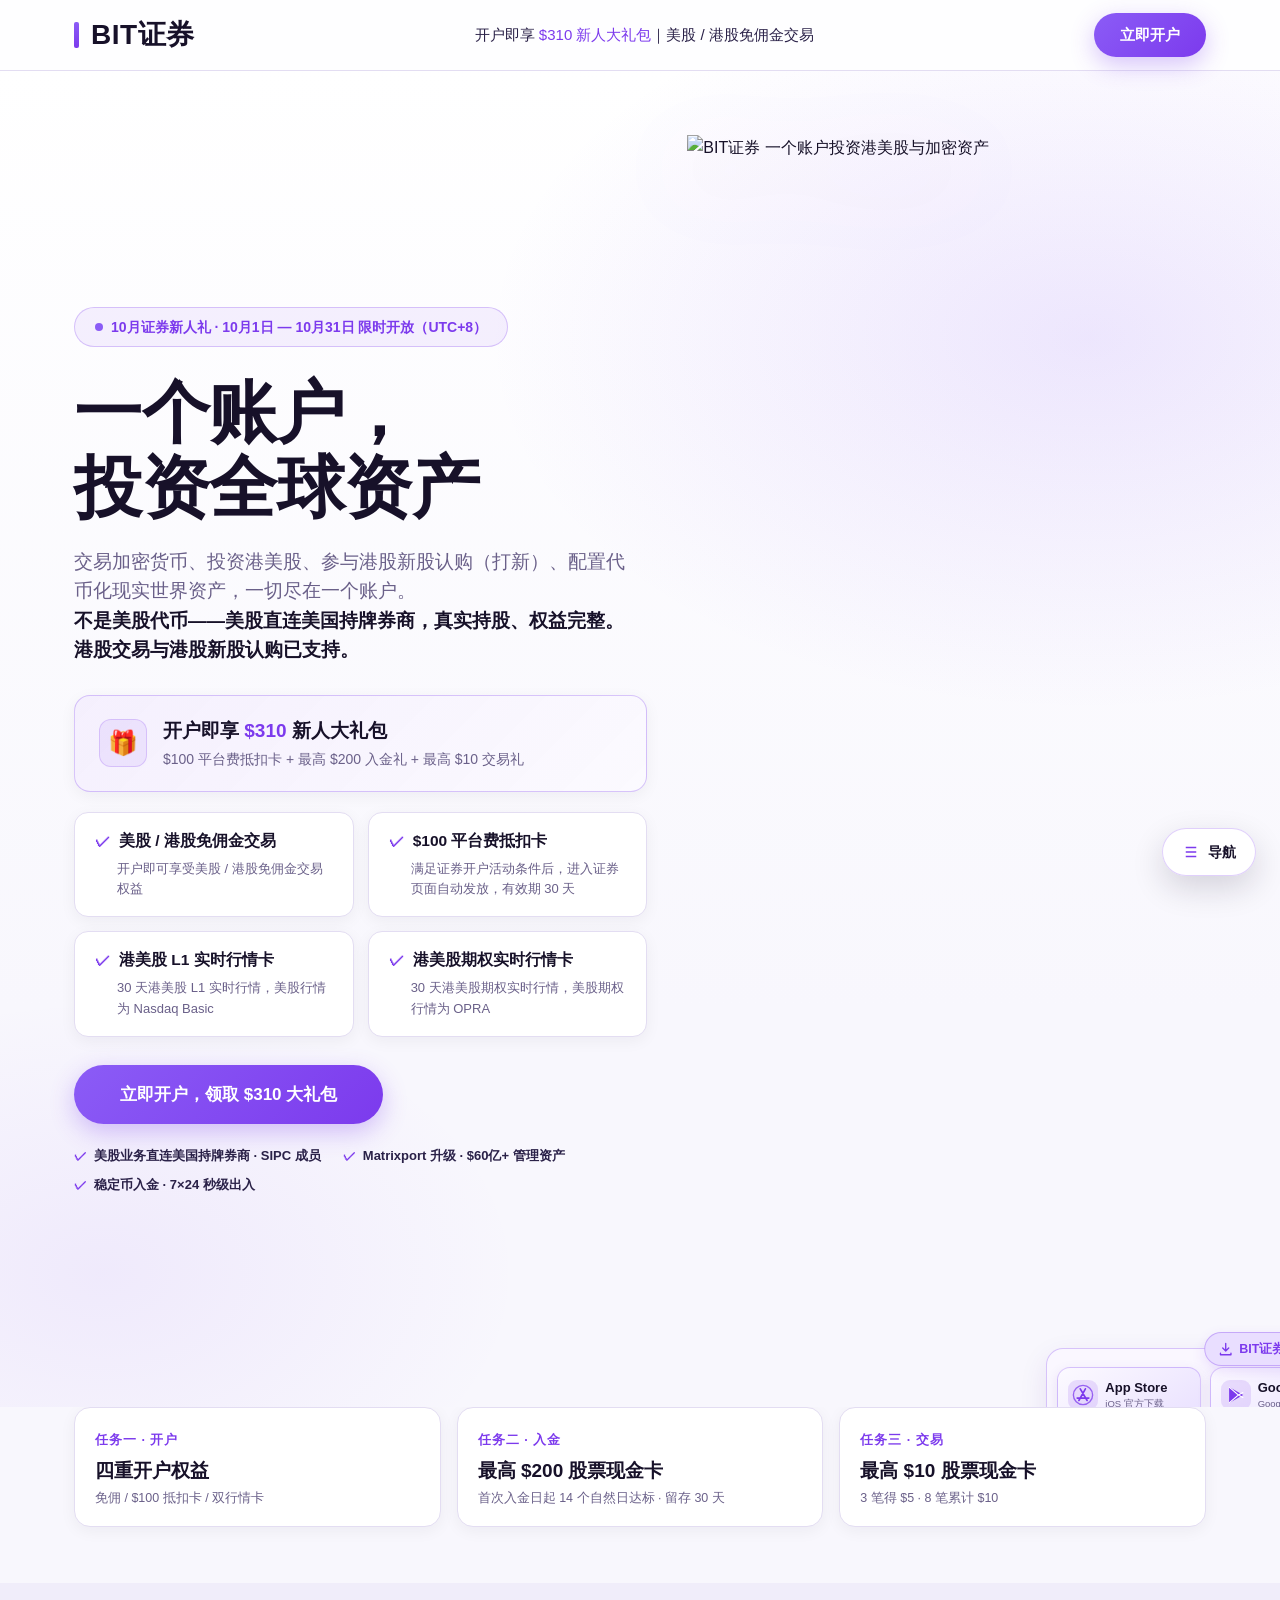
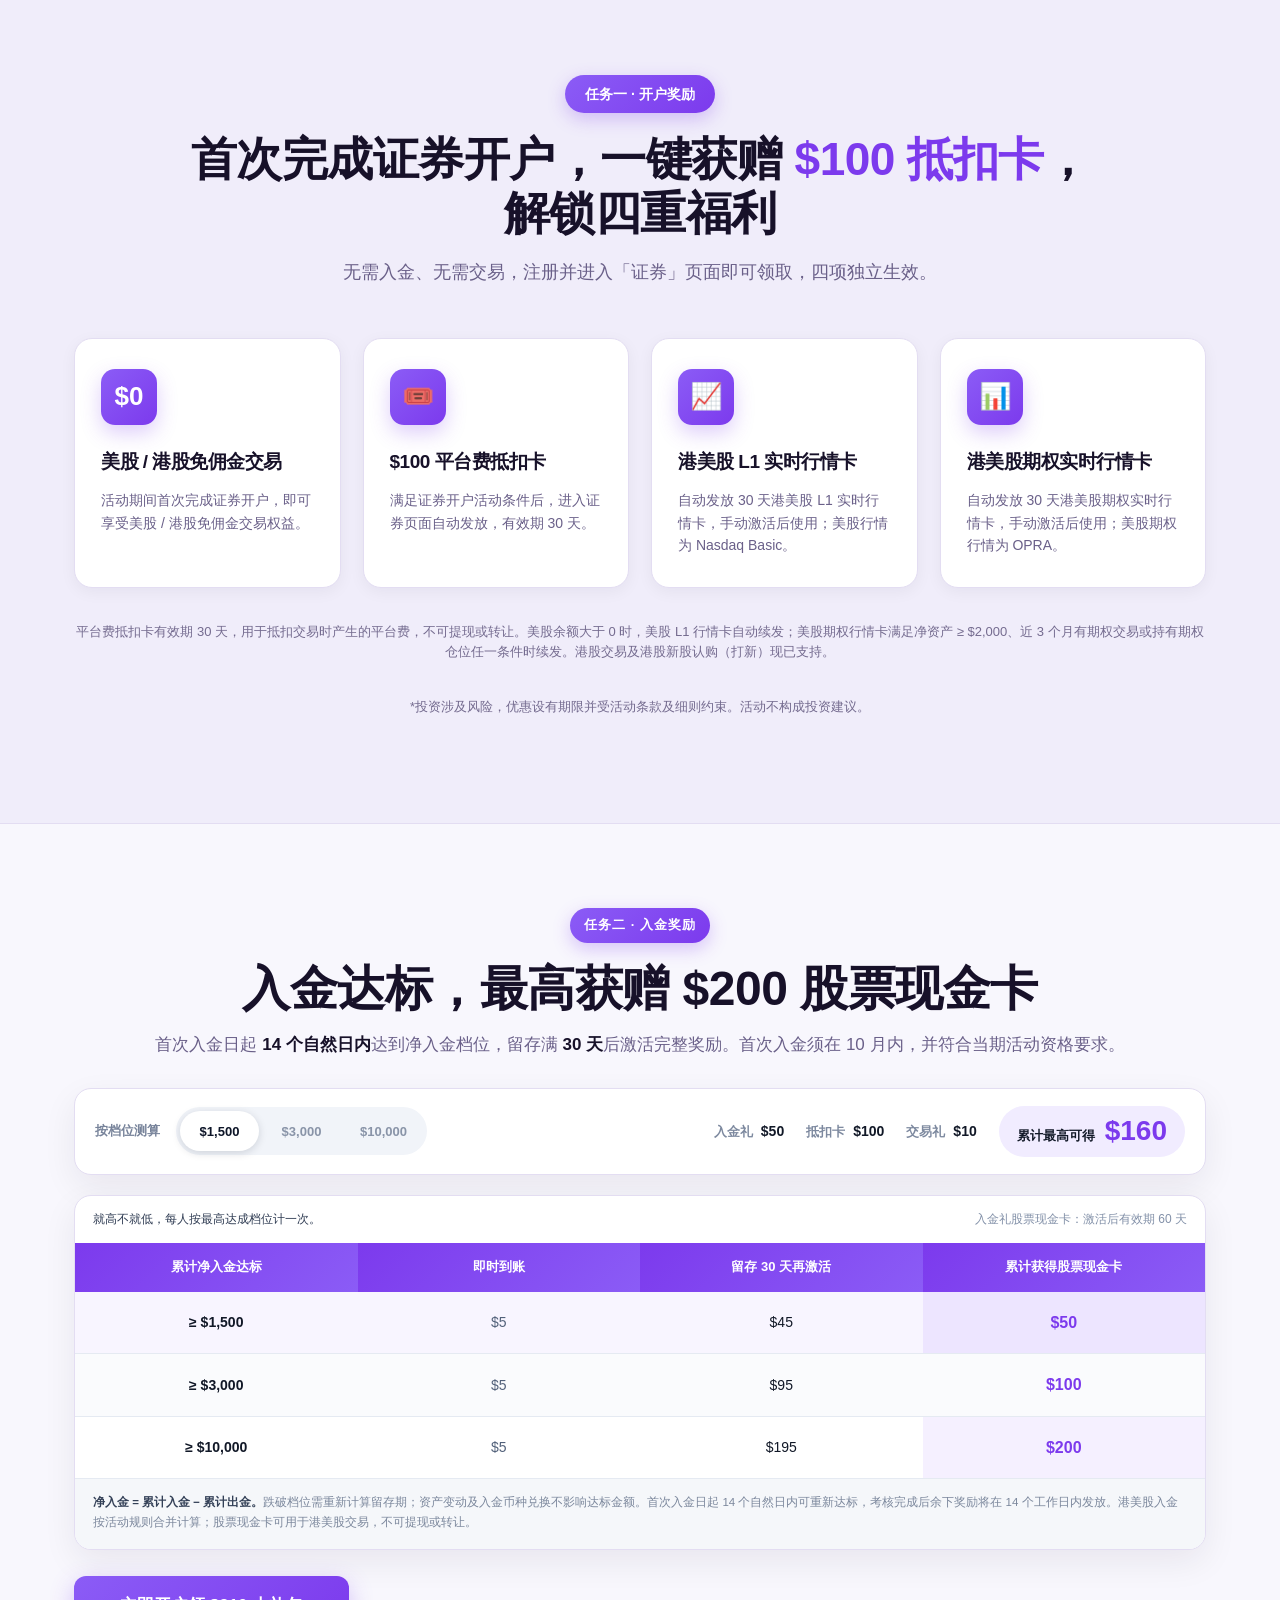
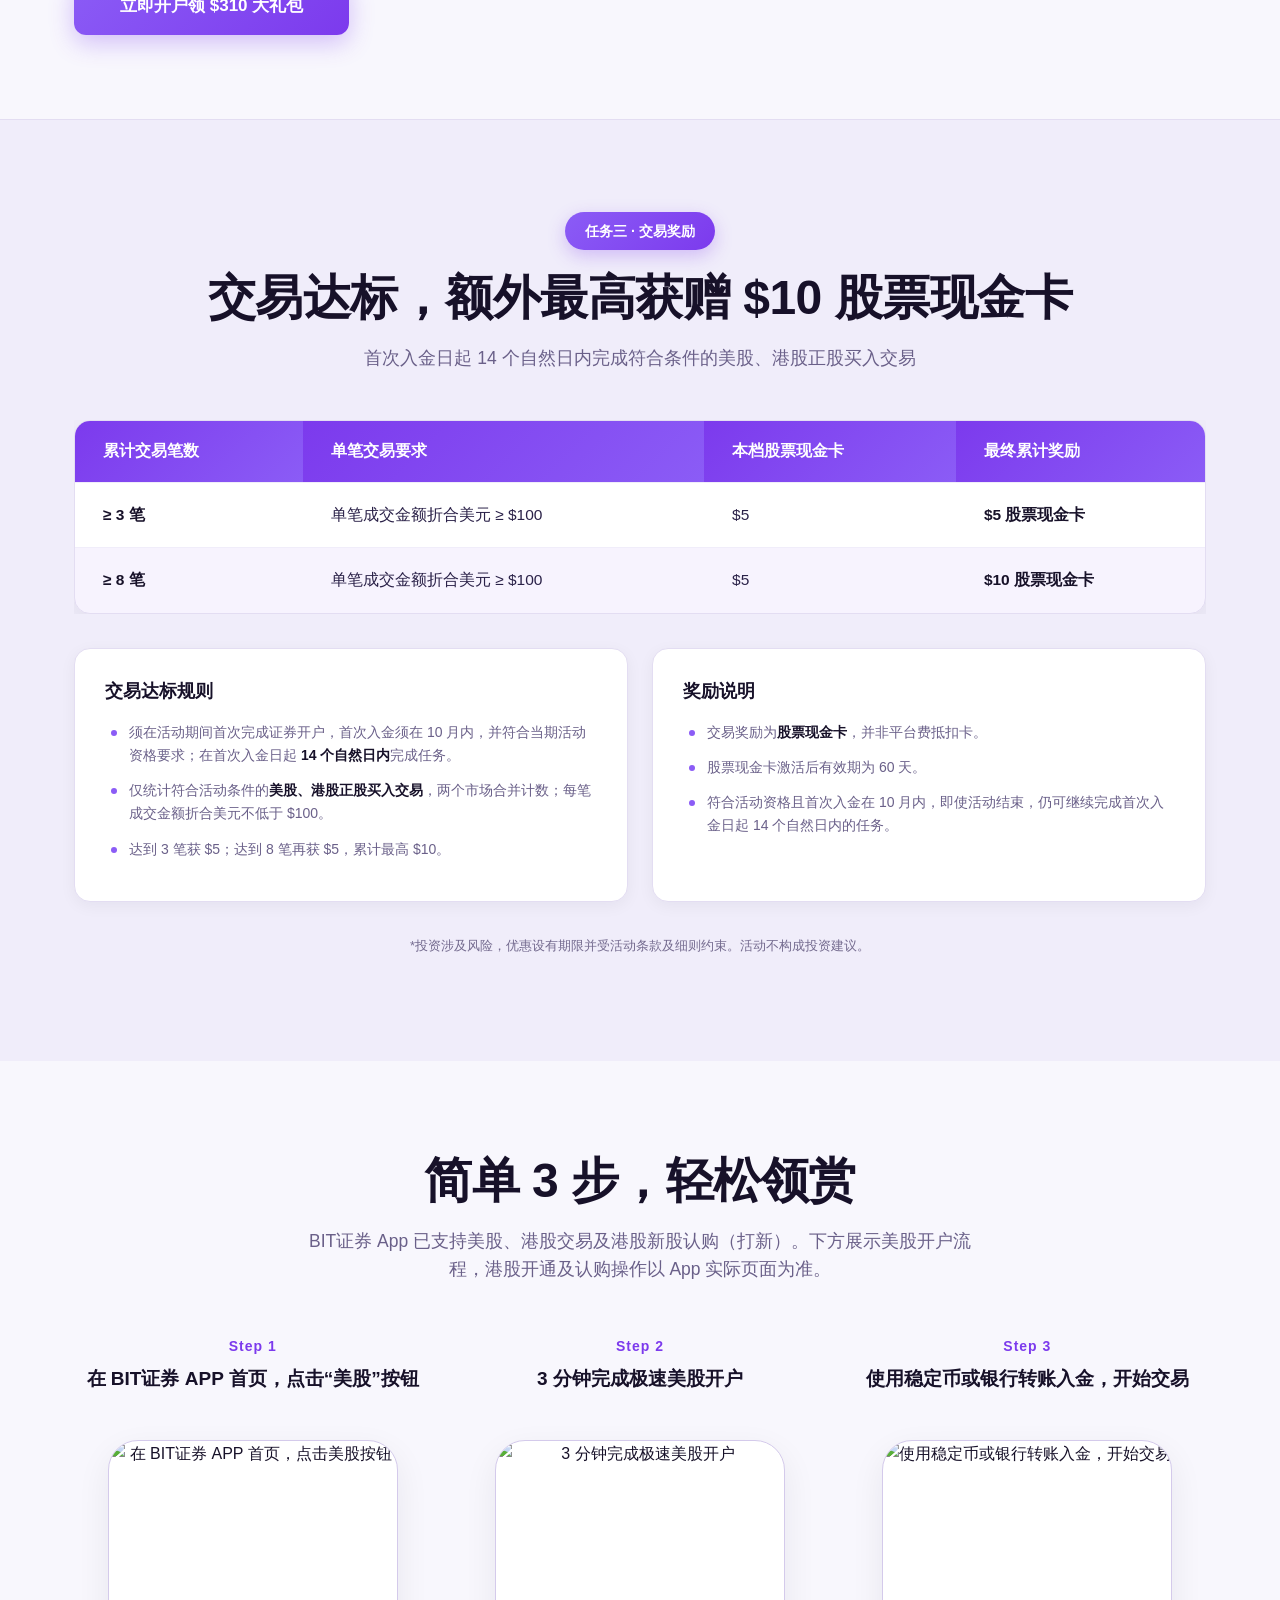
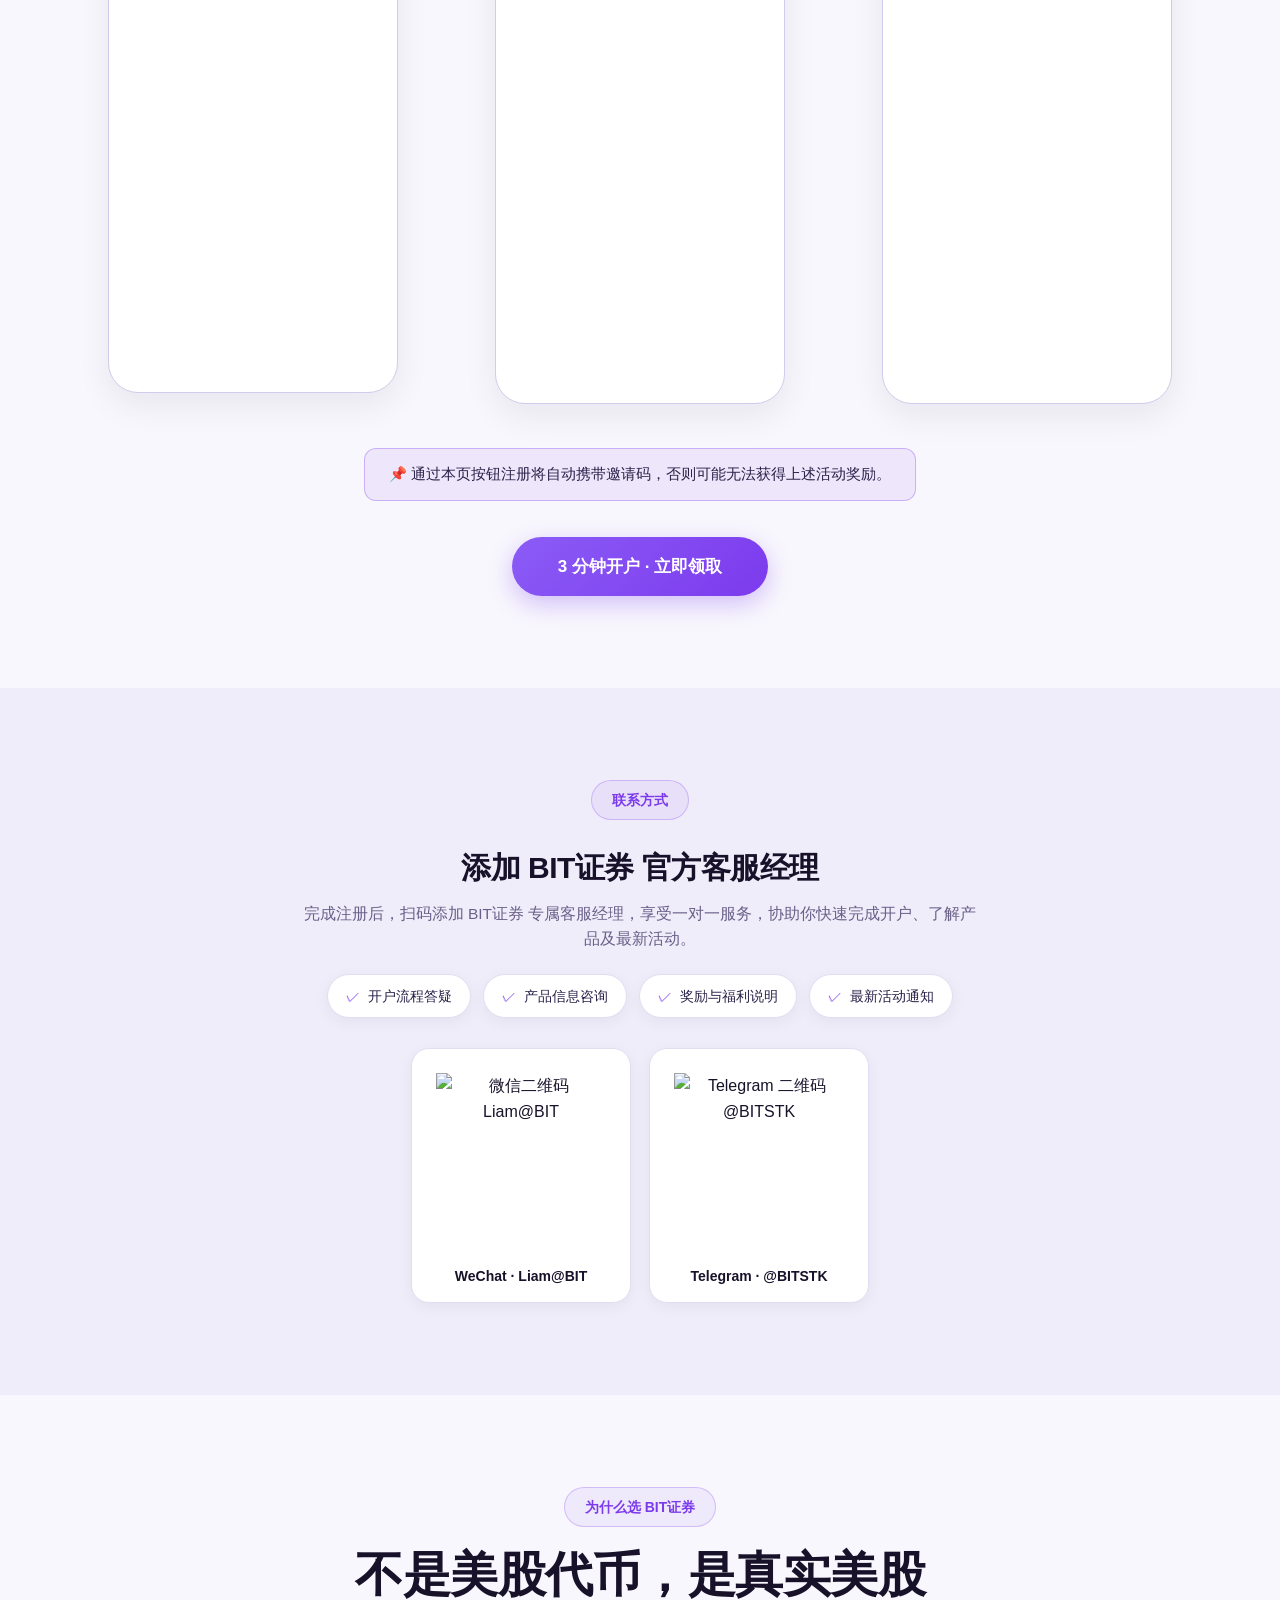
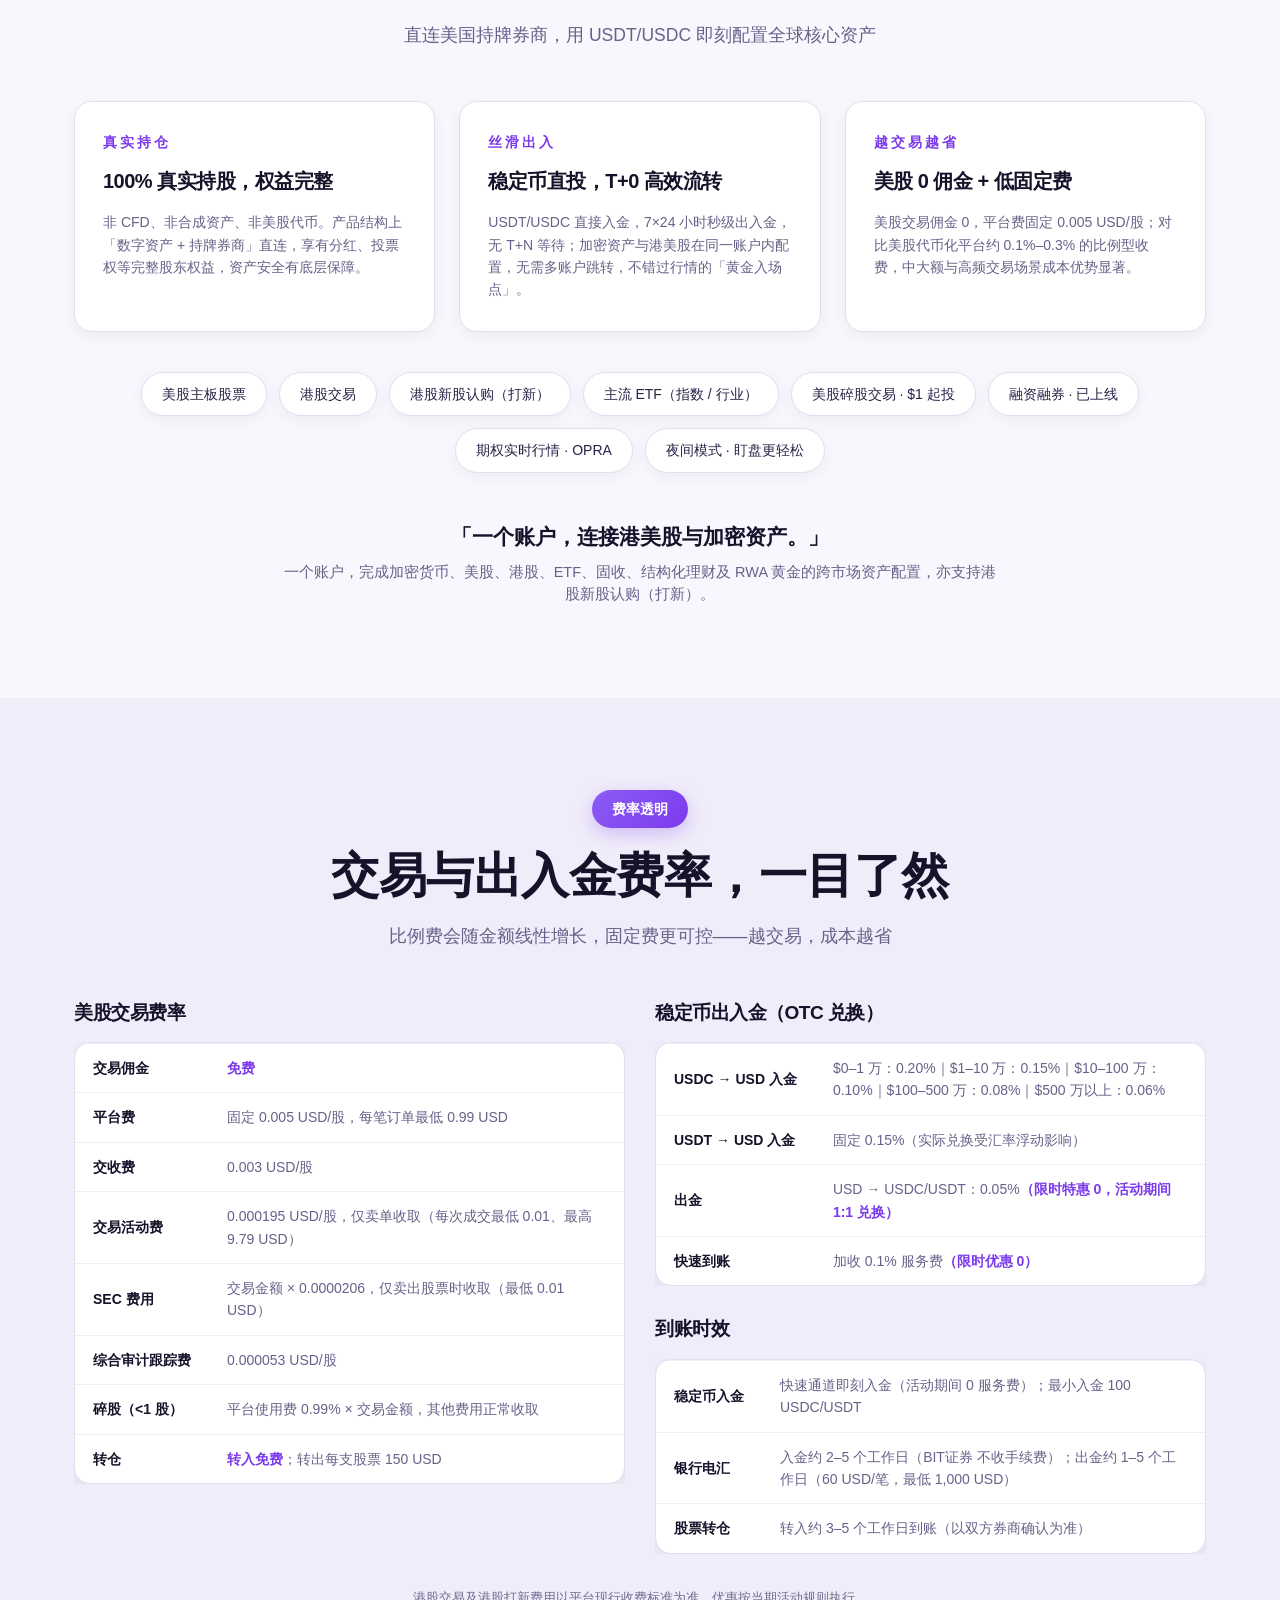
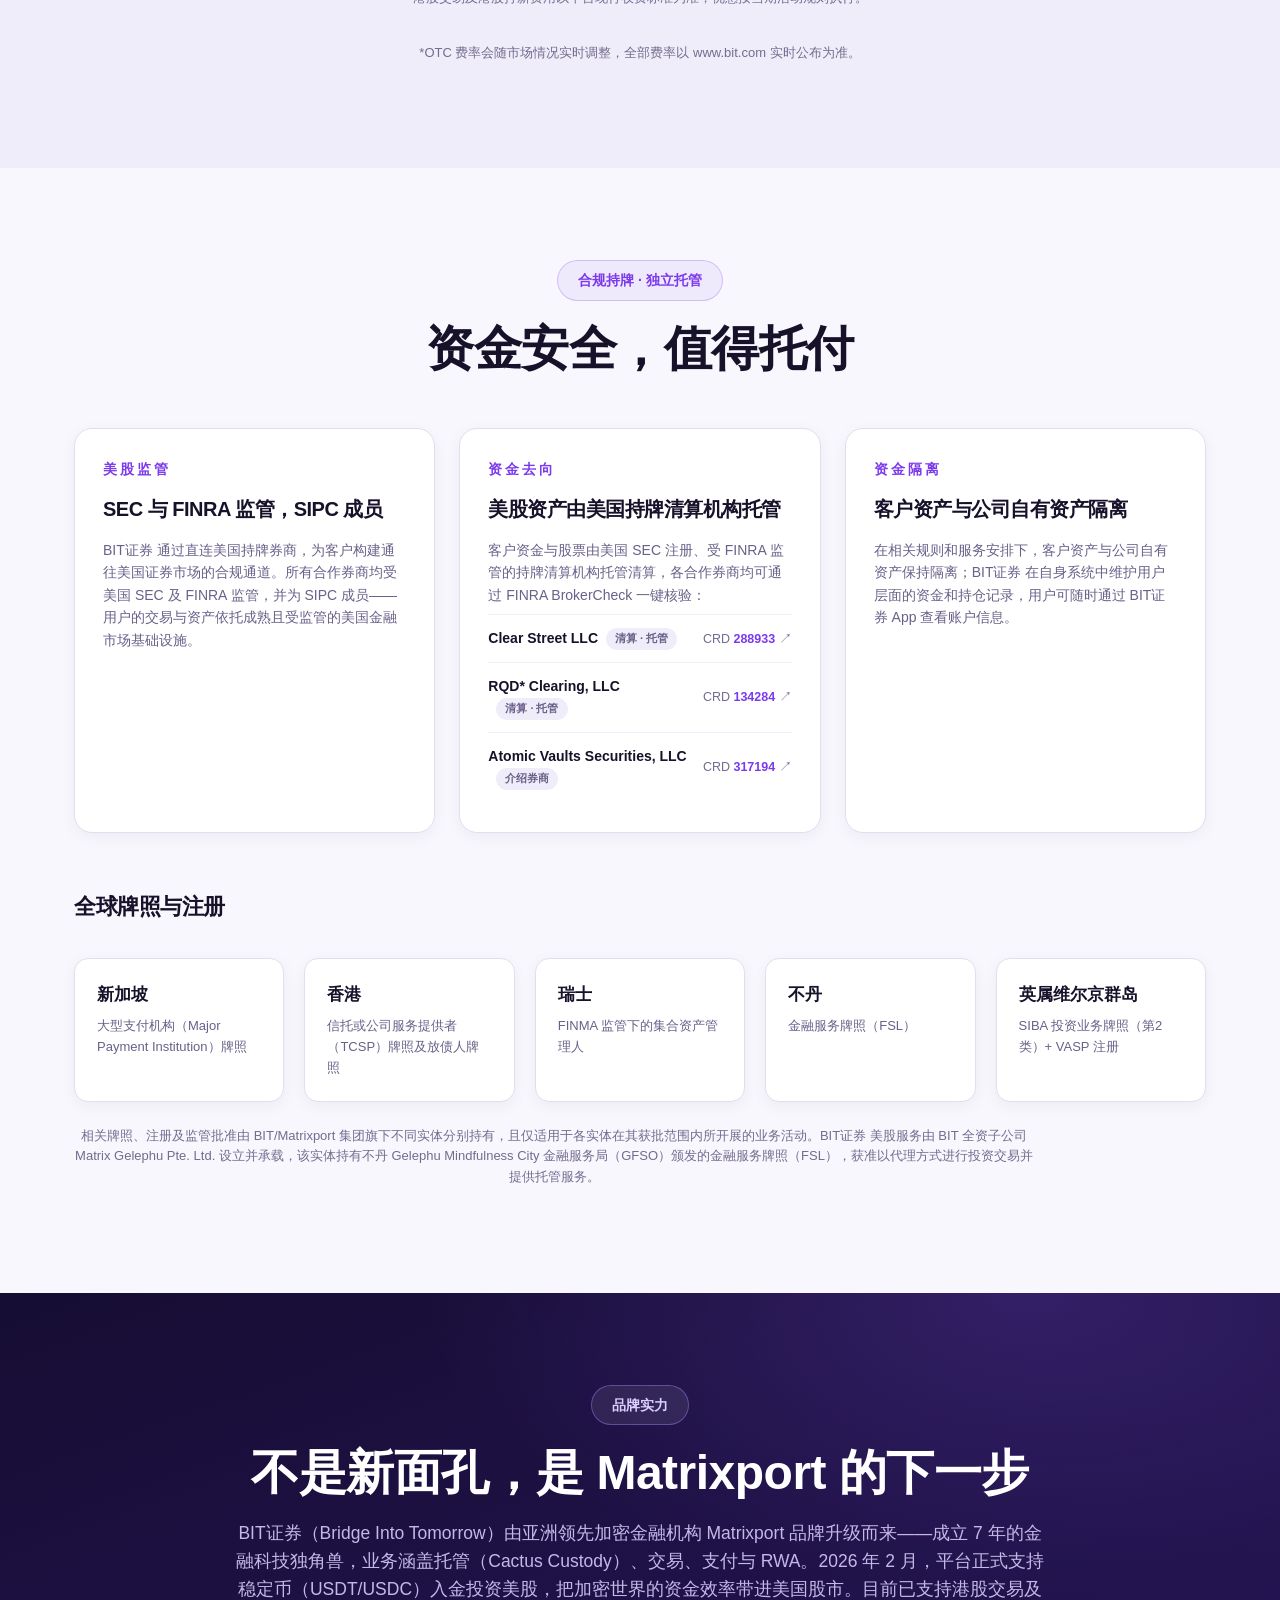
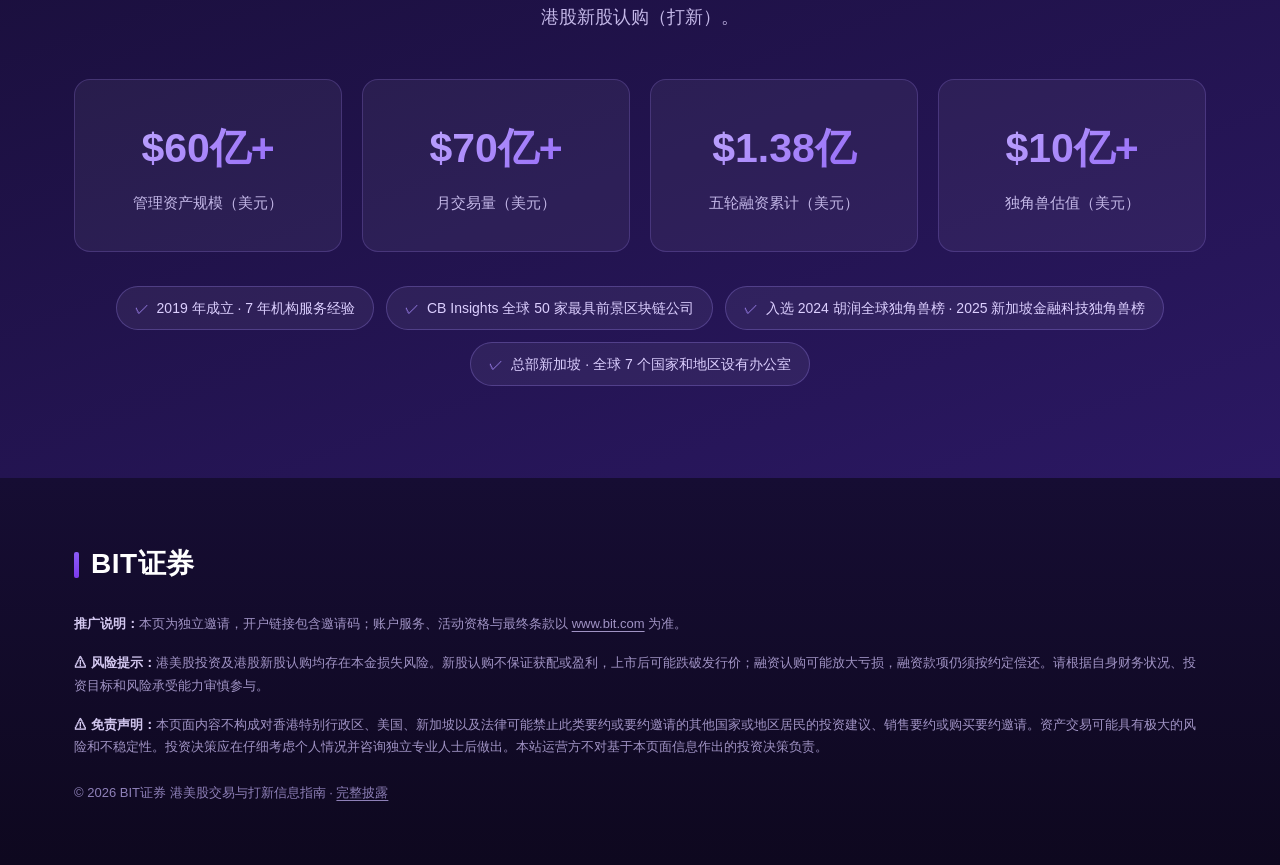
==== commit 678bac55: "Clarify HK and US quote card benefit labels" ====
--- a/bit-site/public/index.html
+++ b/bit-site/public/index.html
@@ -735,8 +735,8 @@
       <div class="feat-grid">
         <div class="feat"><div class="ft"><span class="ck">✓</span>美股 / 港股免佣金交易</div><div class="fd">开户即可享受美股 / 港股免佣金交易权益</div></div>
         <div class="feat"><div class="ft"><span class="ck">✓</span>$100 平台费抵扣卡</div><div class="fd">满足证券开户活动条件后，进入证券页面自动发放，有效期 30 天</div></div>
-        <div class="feat"><div class="ft"><span class="ck">✓</span>美股 L1 实时行情卡</div><div class="fd">30 天 Nasdaq Basic 美股 L1 实时行情</div></div>
-        <div class="feat"><div class="ft"><span class="ck">✓</span>美股期权实时行情卡</div><div class="fd">30 天 OPRA 美股期权实时行情</div></div>
+        <div class="feat"><div class="ft"><span class="ck">✓</span>港美股 L1 实时行情卡</div><div class="fd">30 天港美股 L1 实时行情，美股行情为 Nasdaq Basic</div></div>
+        <div class="feat"><div class="ft"><span class="ck">✓</span>港美股期权实时行情卡</div><div class="fd">30 天港美股期权实时行情，美股期权行情为 OPRA</div></div>
       </div>
       <a class="btn btn-primary btn-lg hero-cta" data-signup-link href="https://www.bit.com/zh/register?invite_code=STOCK" target="_blank" rel="nofollow sponsored noopener noreferrer" aria-label="打开 BIT证券 注册页面，将在新窗口打开">立即开户，领取 $310 大礼包</a>
       <div class="trust-strip">
@@ -786,8 +786,8 @@
     <div class="card-grid-4">
       <div class="icard"><div class="ico">$0</div><h3>美股 / 港股免佣金交易</h3><p>活动期间首次完成证券开户，即可享受美股 / 港股免佣金交易权益。</p></div>
       <div class="icard"><div class="ico">🎟️</div><h3>$100 平台费抵扣卡</h3><p>满足证券开户活动条件后，进入证券页面自动发放，有效期 30 天。</p></div>
-      <div class="icard"><div class="ico">📈</div><h3>美股 L1 实时行情卡</h3><p>自动发放 30 天 Nasdaq Basic 美股 L1 实时行情卡，手动激活后使用。</p></div>
-      <div class="icard"><div class="ico">📊</div><h3>美股期权实时行情卡</h3><p>自动发放 30 天 OPRA 美股期权实时行情卡，手动激活后使用。</p></div>
+      <div class="icard"><div class="ico">📈</div><h3>港美股 L1 实时行情卡</h3><p>自动发放 30 天港美股 L1 实时行情卡，手动激活后使用；美股行情为 Nasdaq Basic。</p></div>
+      <div class="icard"><div class="ico">📊</div><h3>港美股期权实时行情卡</h3><p>自动发放 30 天港美股期权实时行情卡，手动激活后使用；美股期权行情为 OPRA。</p></div>
     </div>
     <p class="disclaimer">平台费抵扣卡有效期 30 天，用于抵扣交易时产生的平台费，不可提现或转让。美股余额大于 0 时，美股 L1 行情卡自动续发；美股期权行情卡满足净资产 ≥ $2,000、近 3 个月有期权交易或持有期权仓位任一条件时续发。港股交易及港股新股认购（打新）现已支持。</p>
     <p class="disclaimer">*投资涉及风险，优惠设有期限并受活动条款及细则约束。活动不构成投资建议。</p>
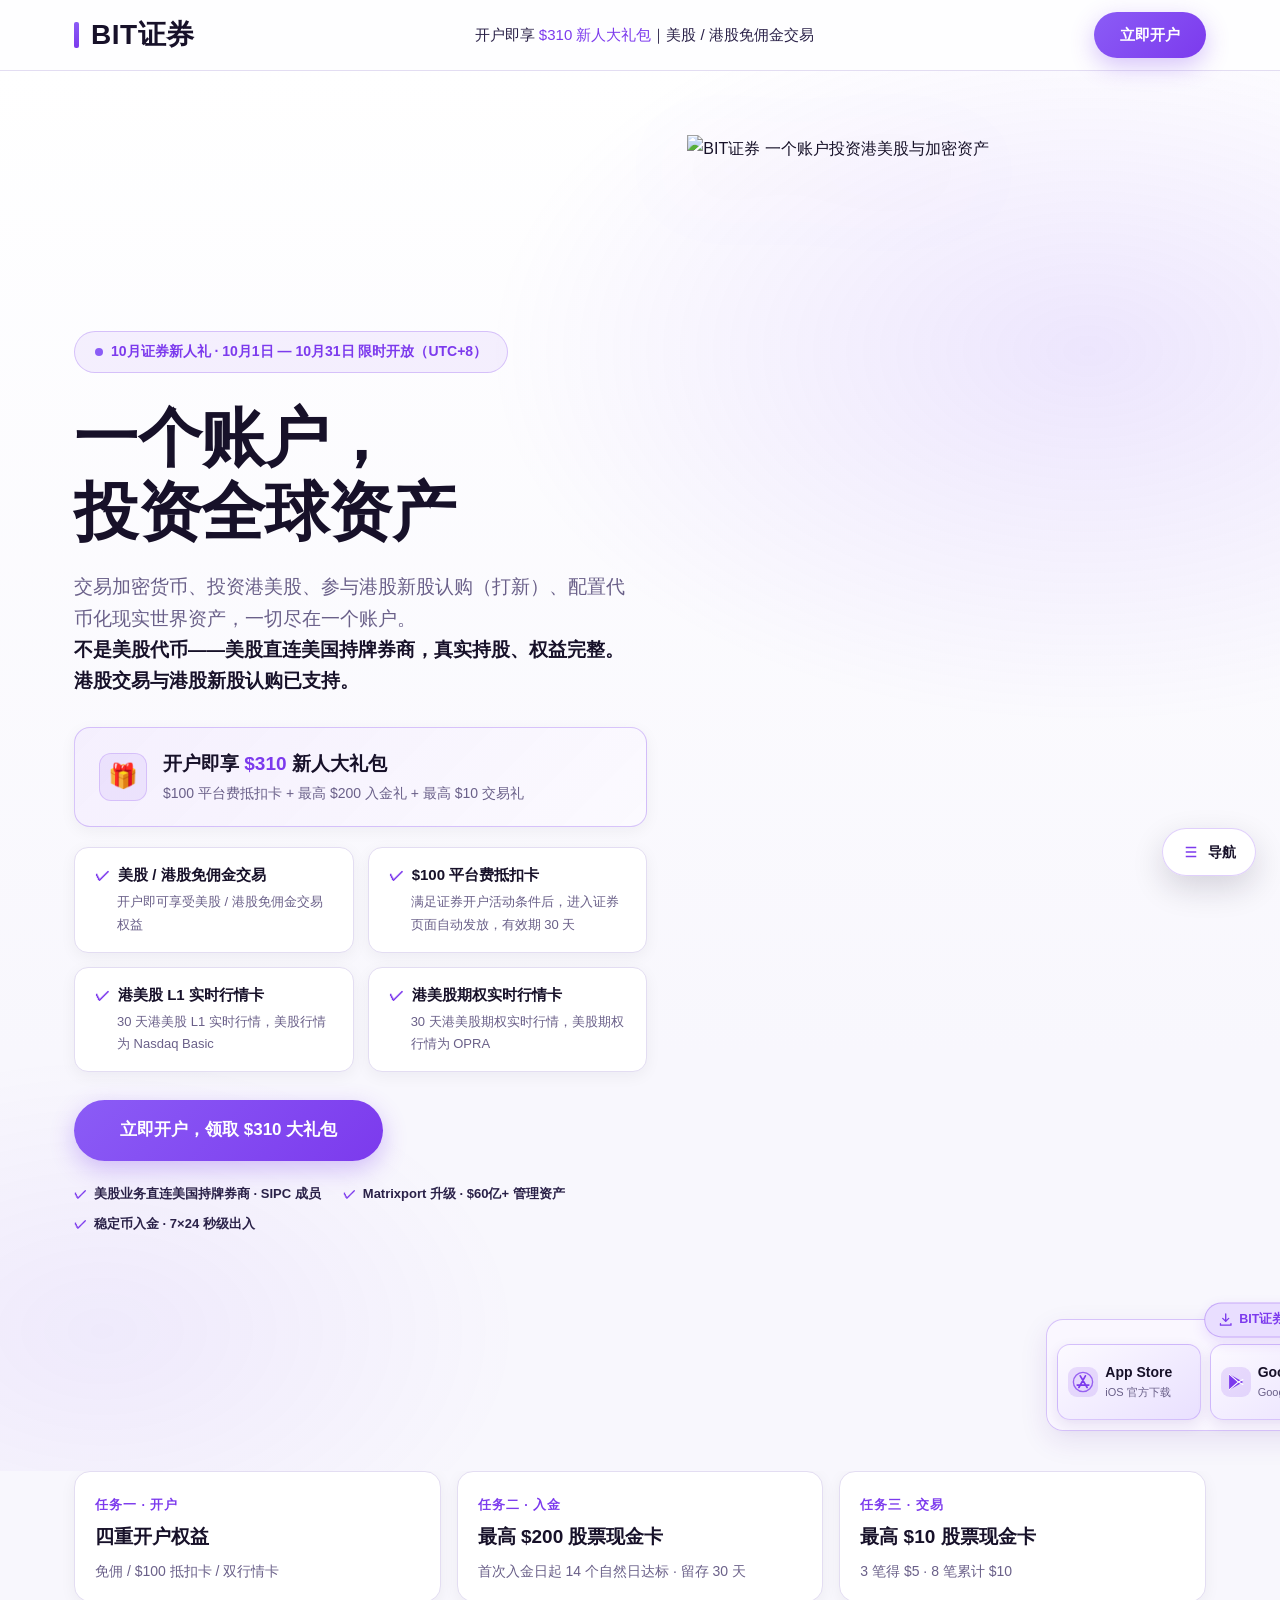
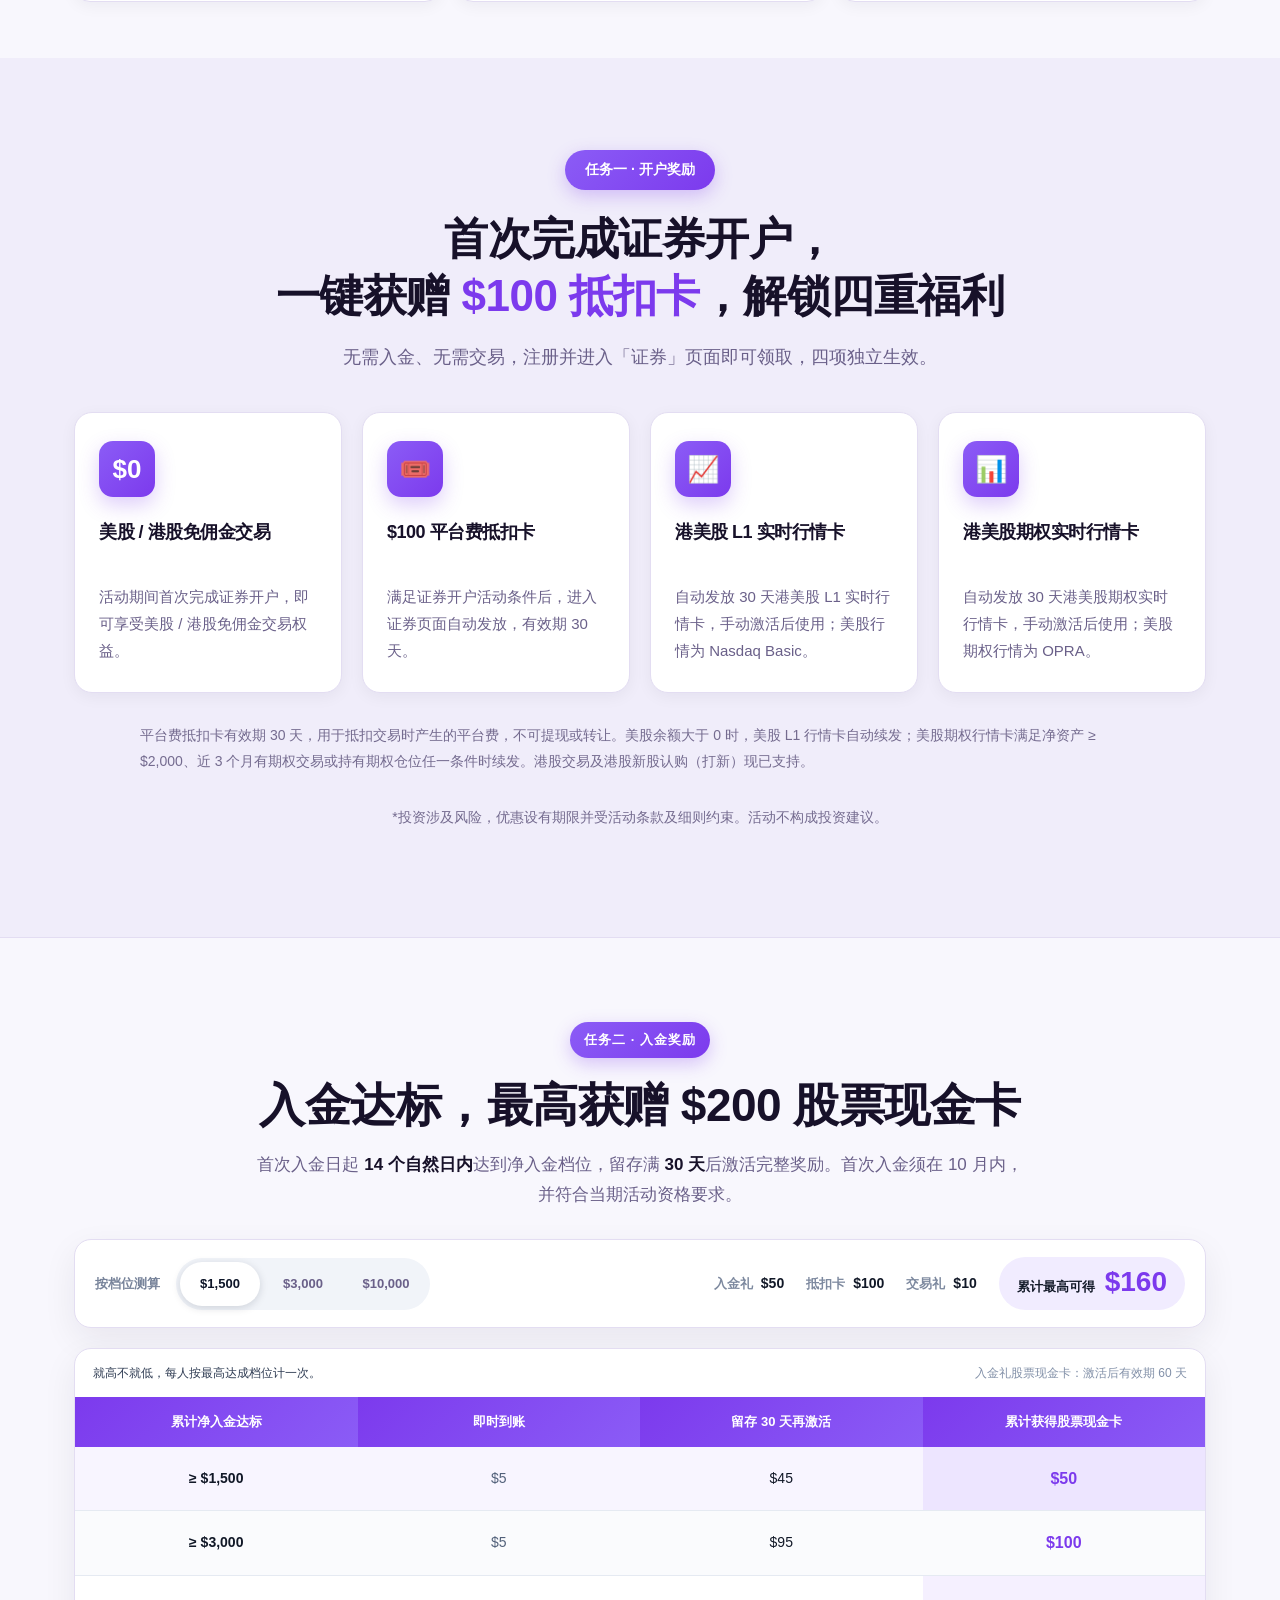
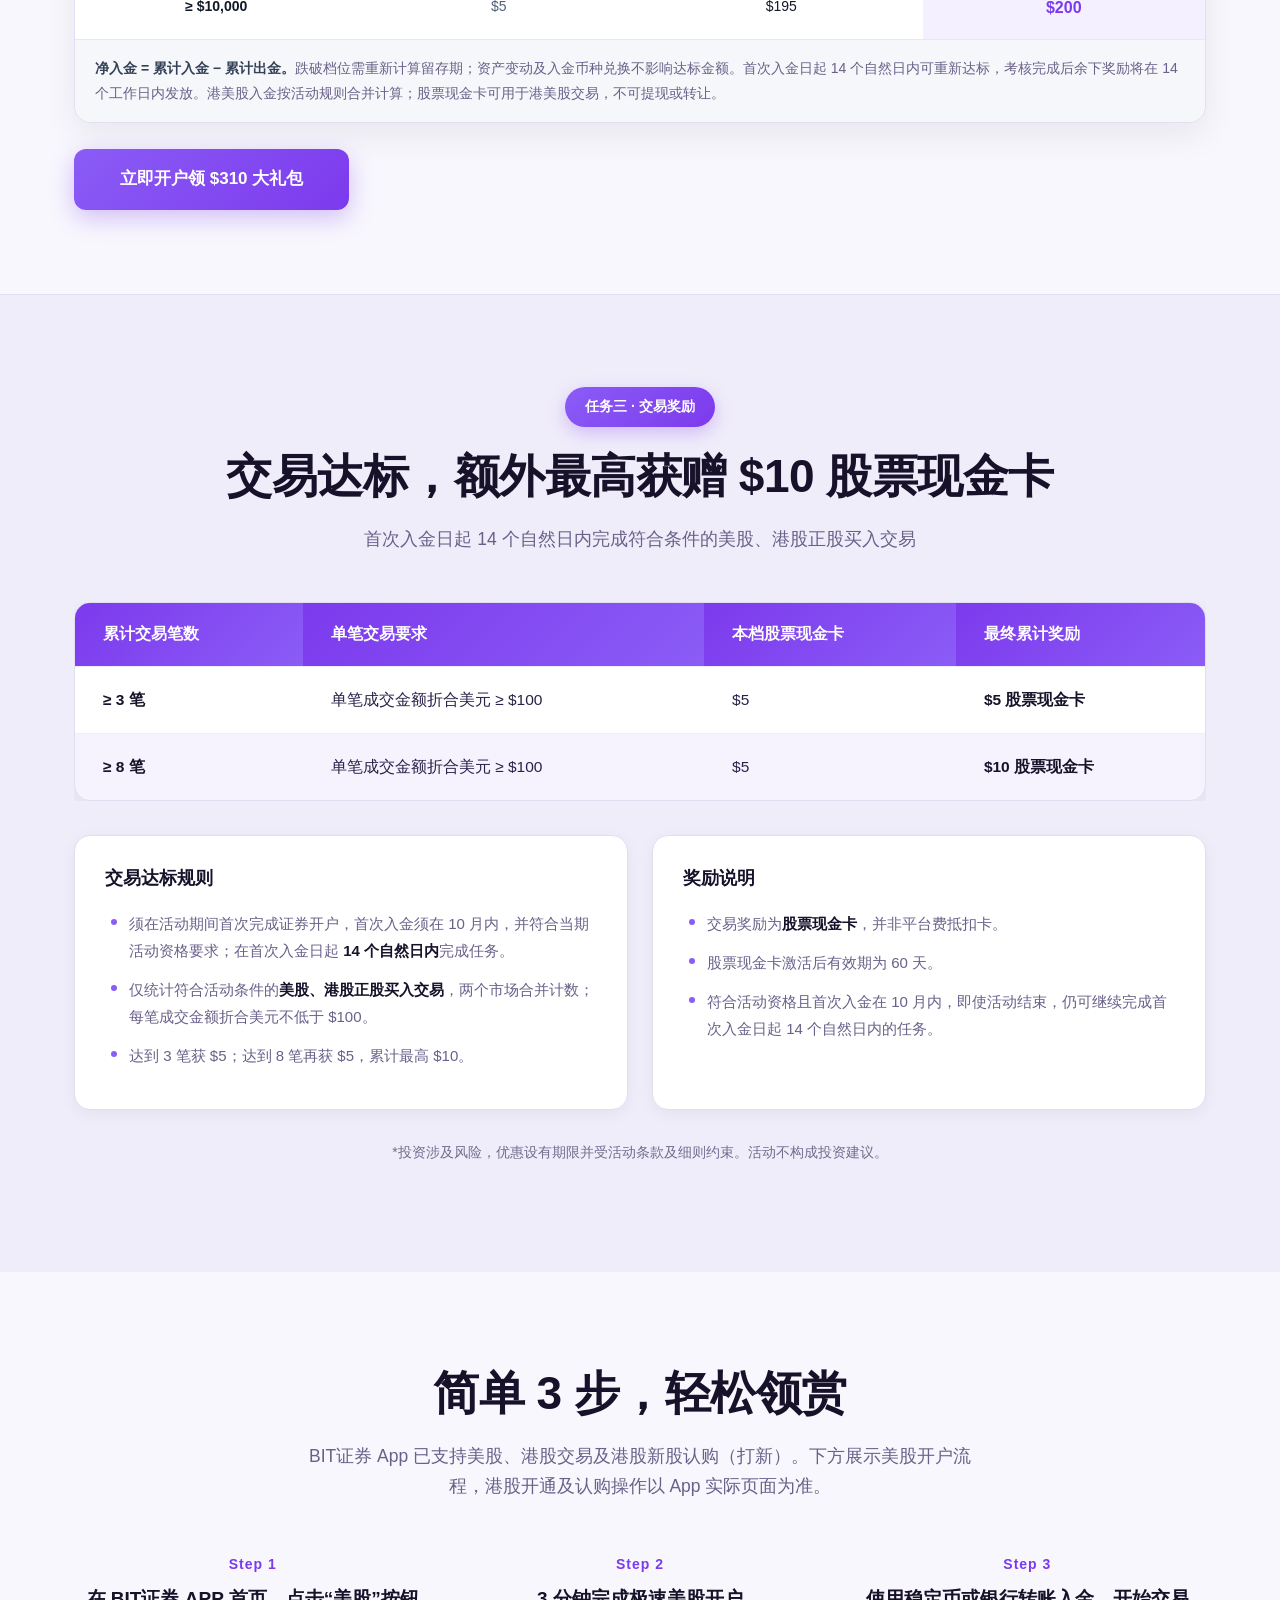
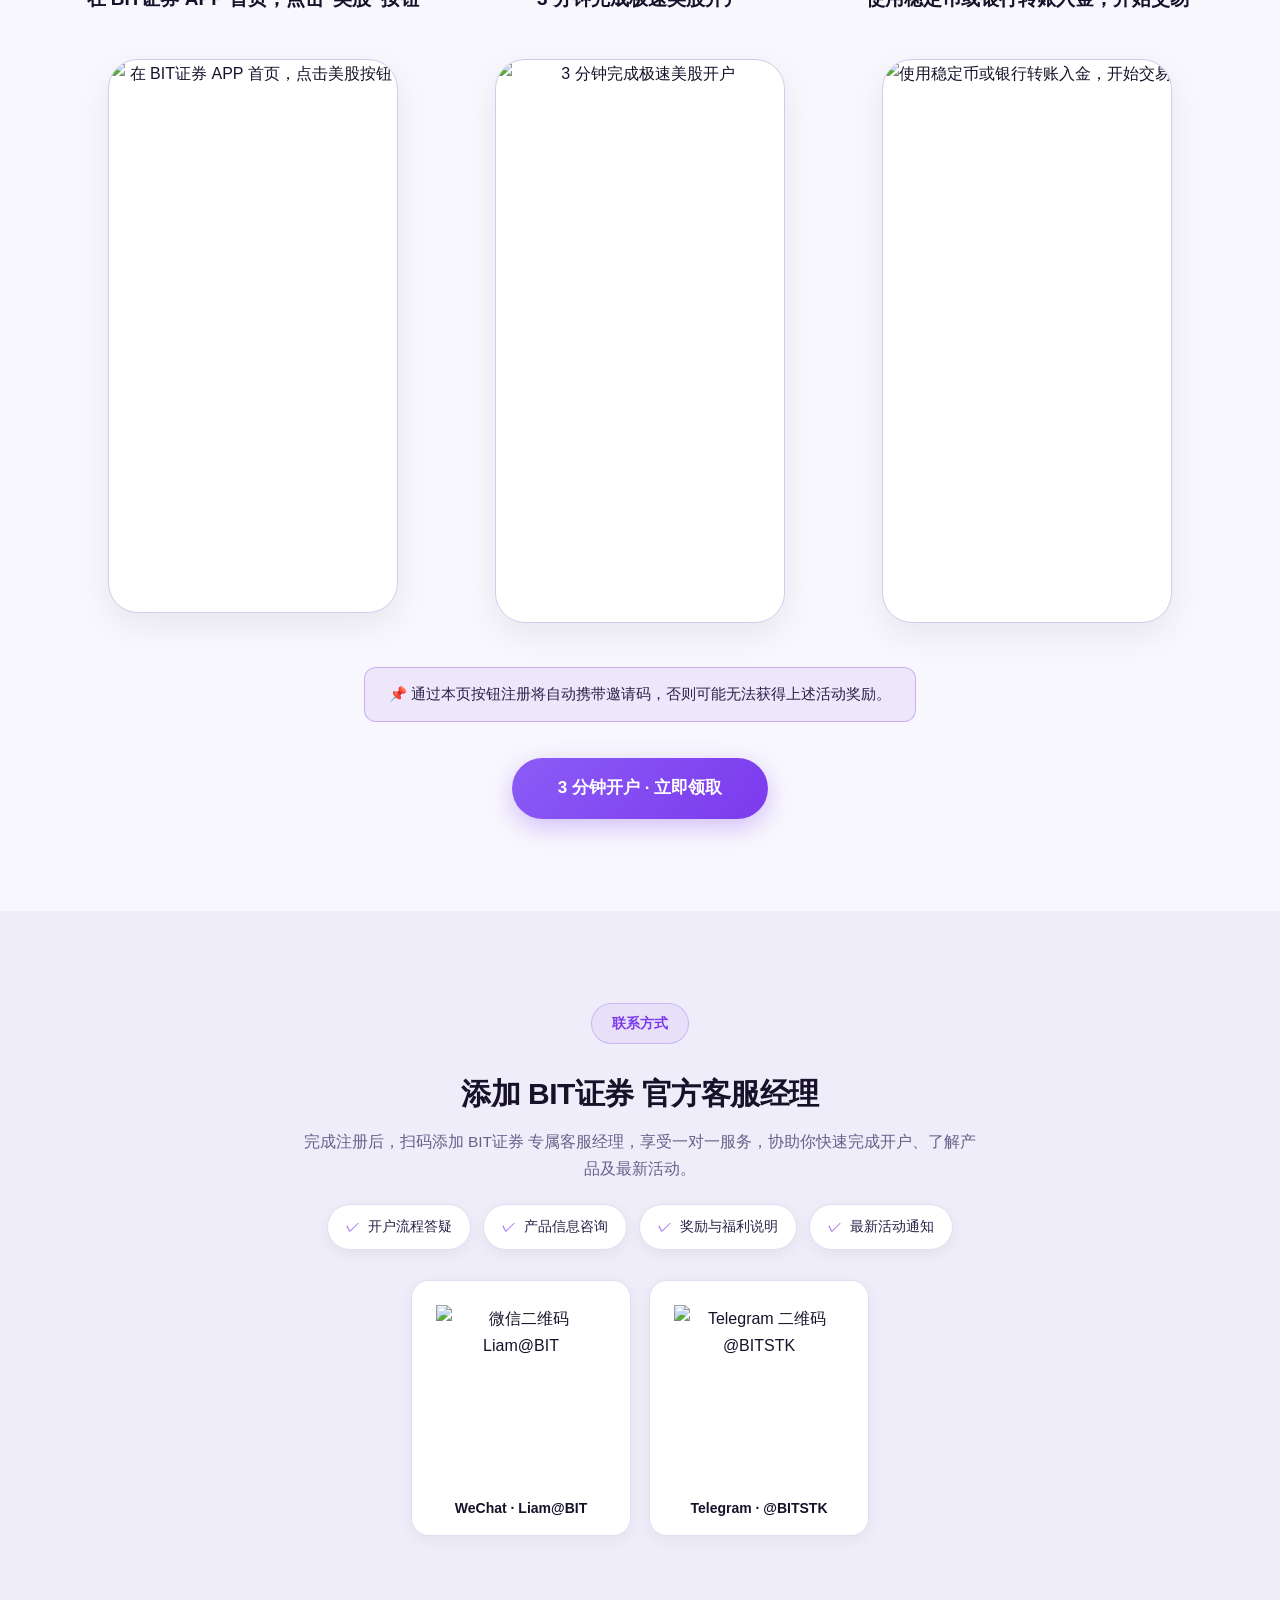
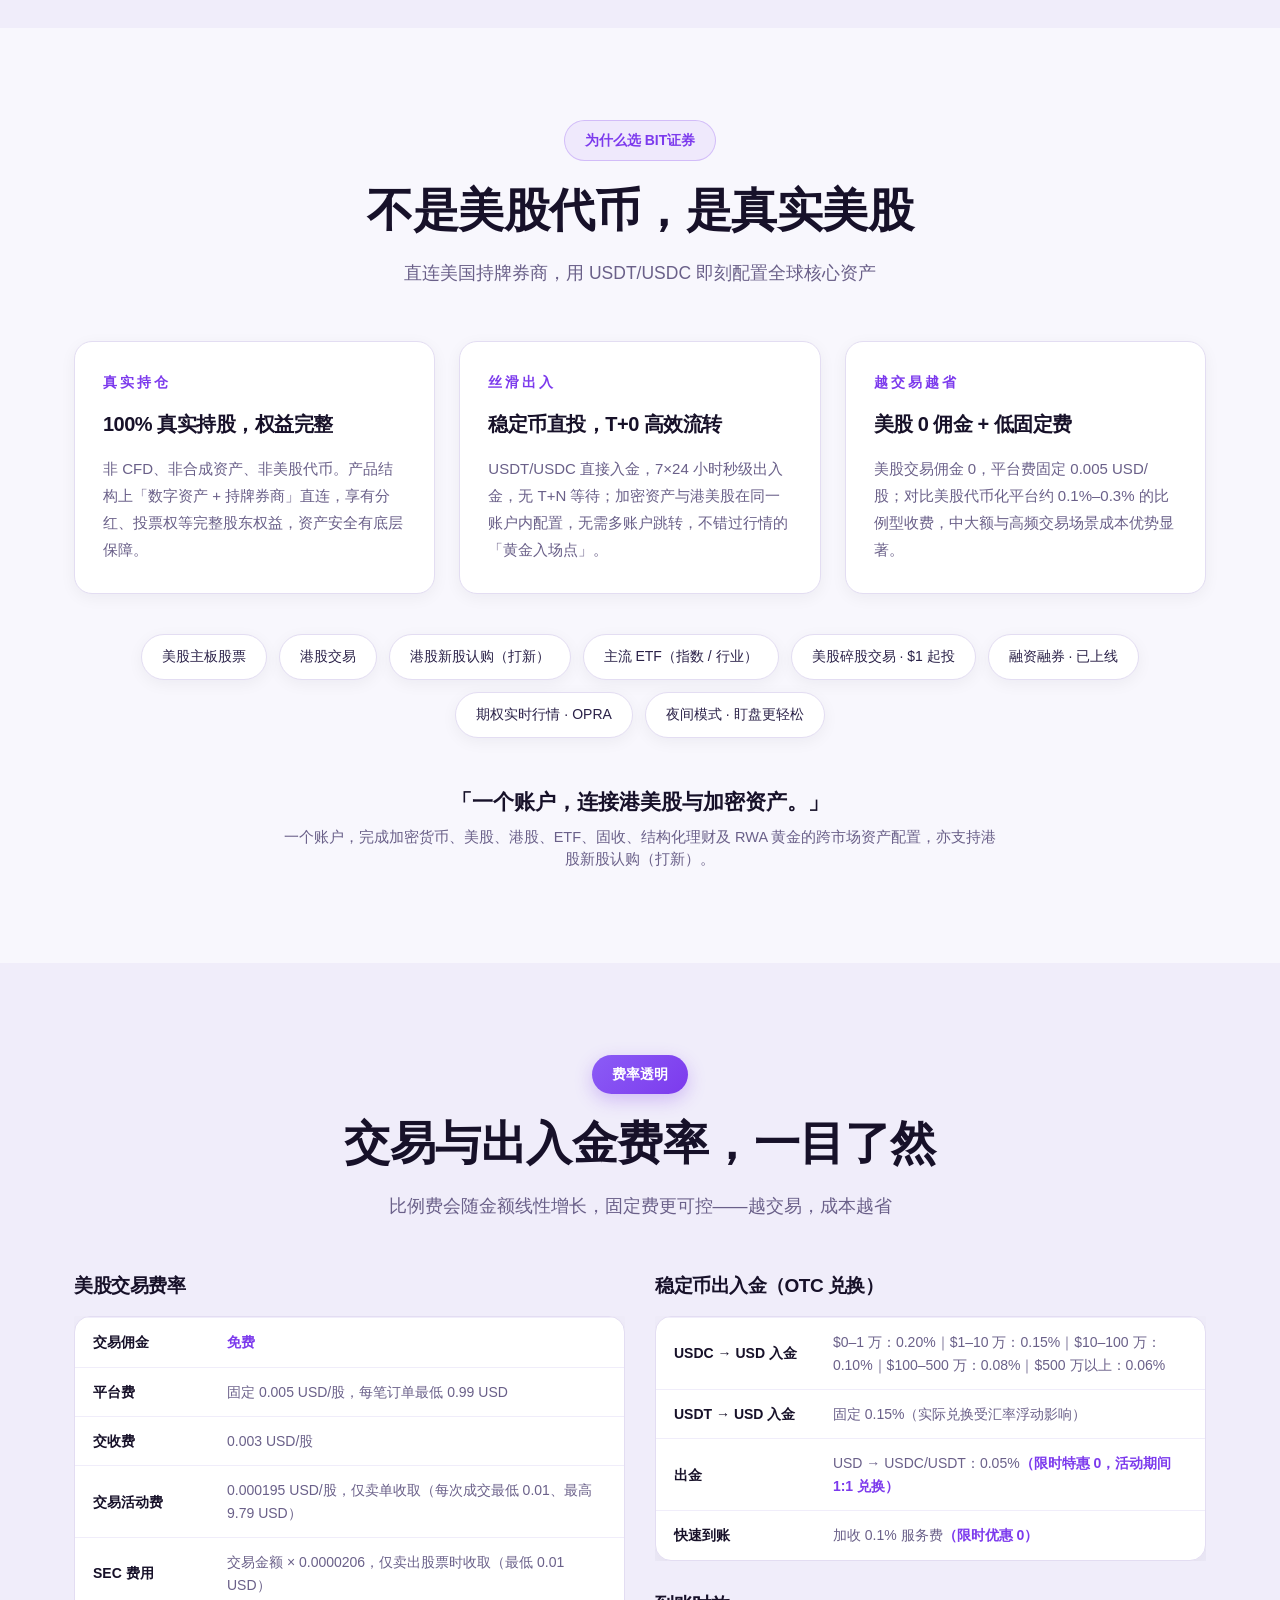
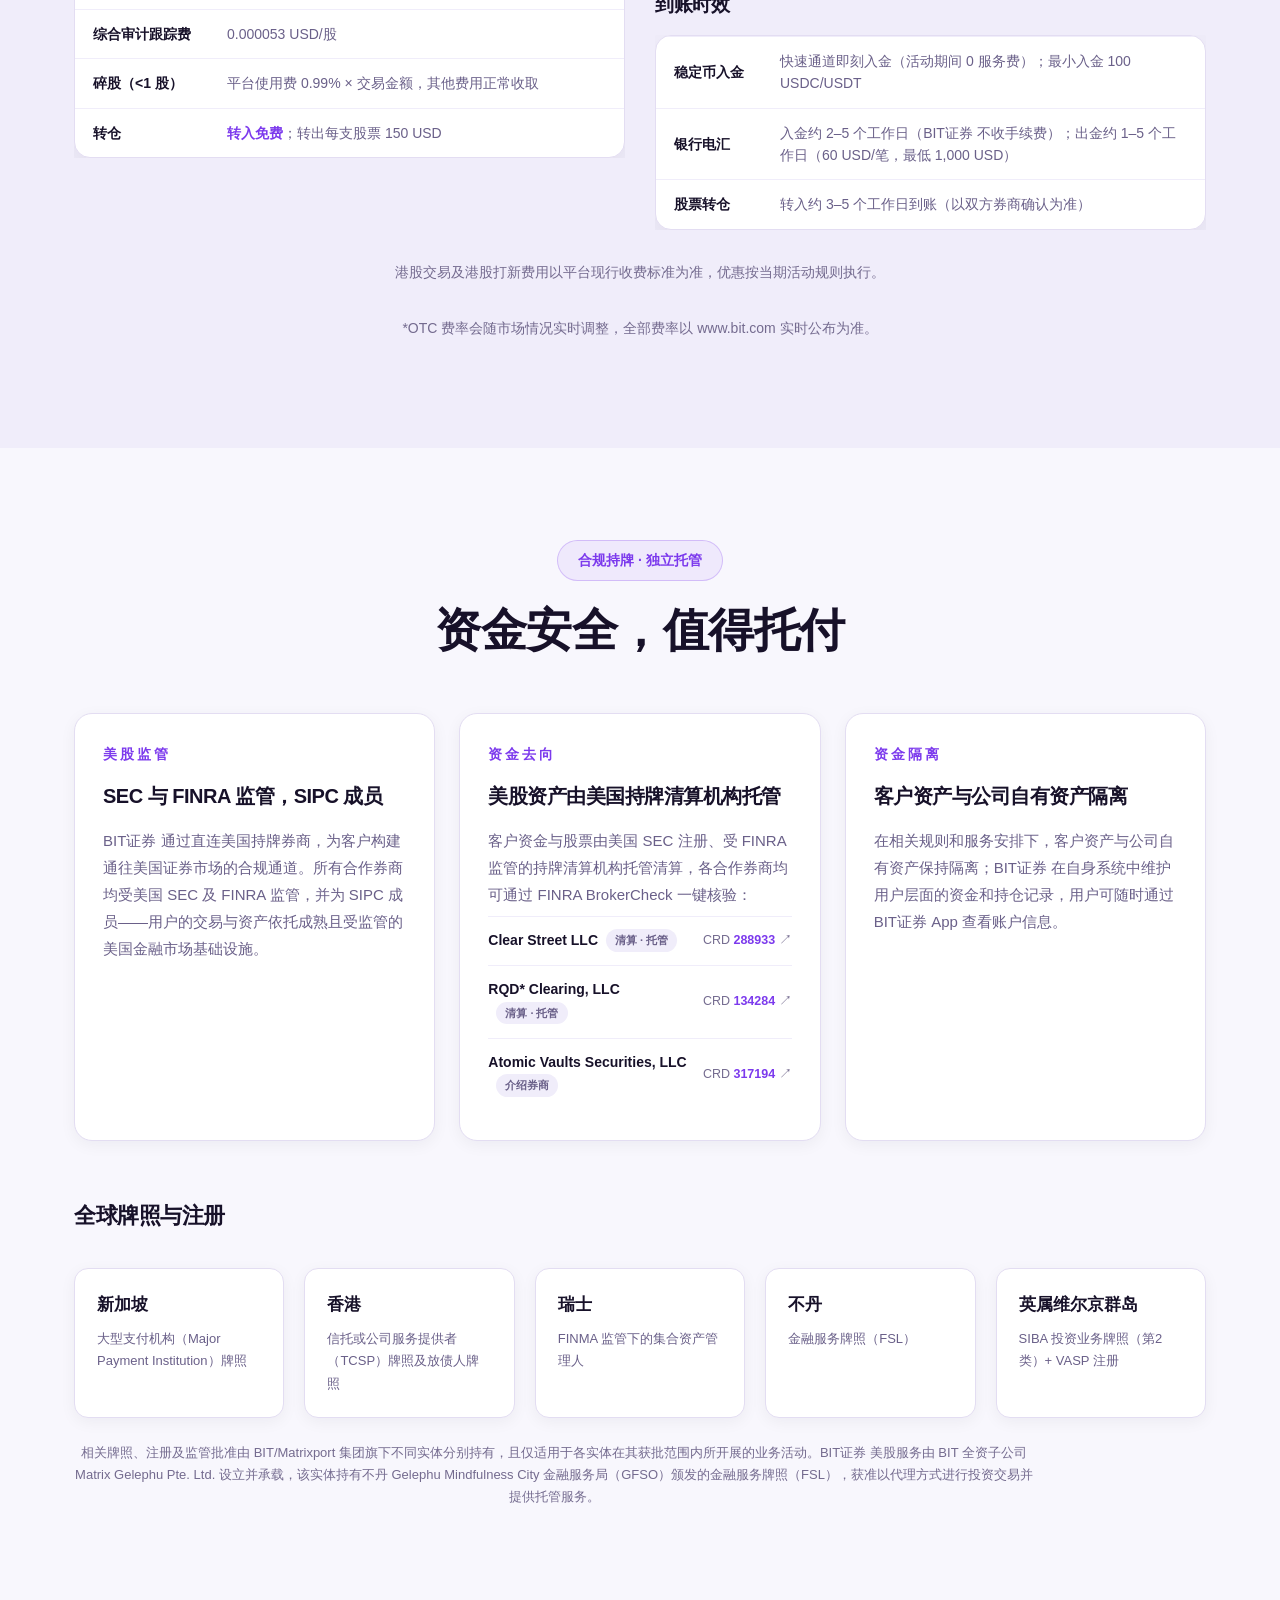
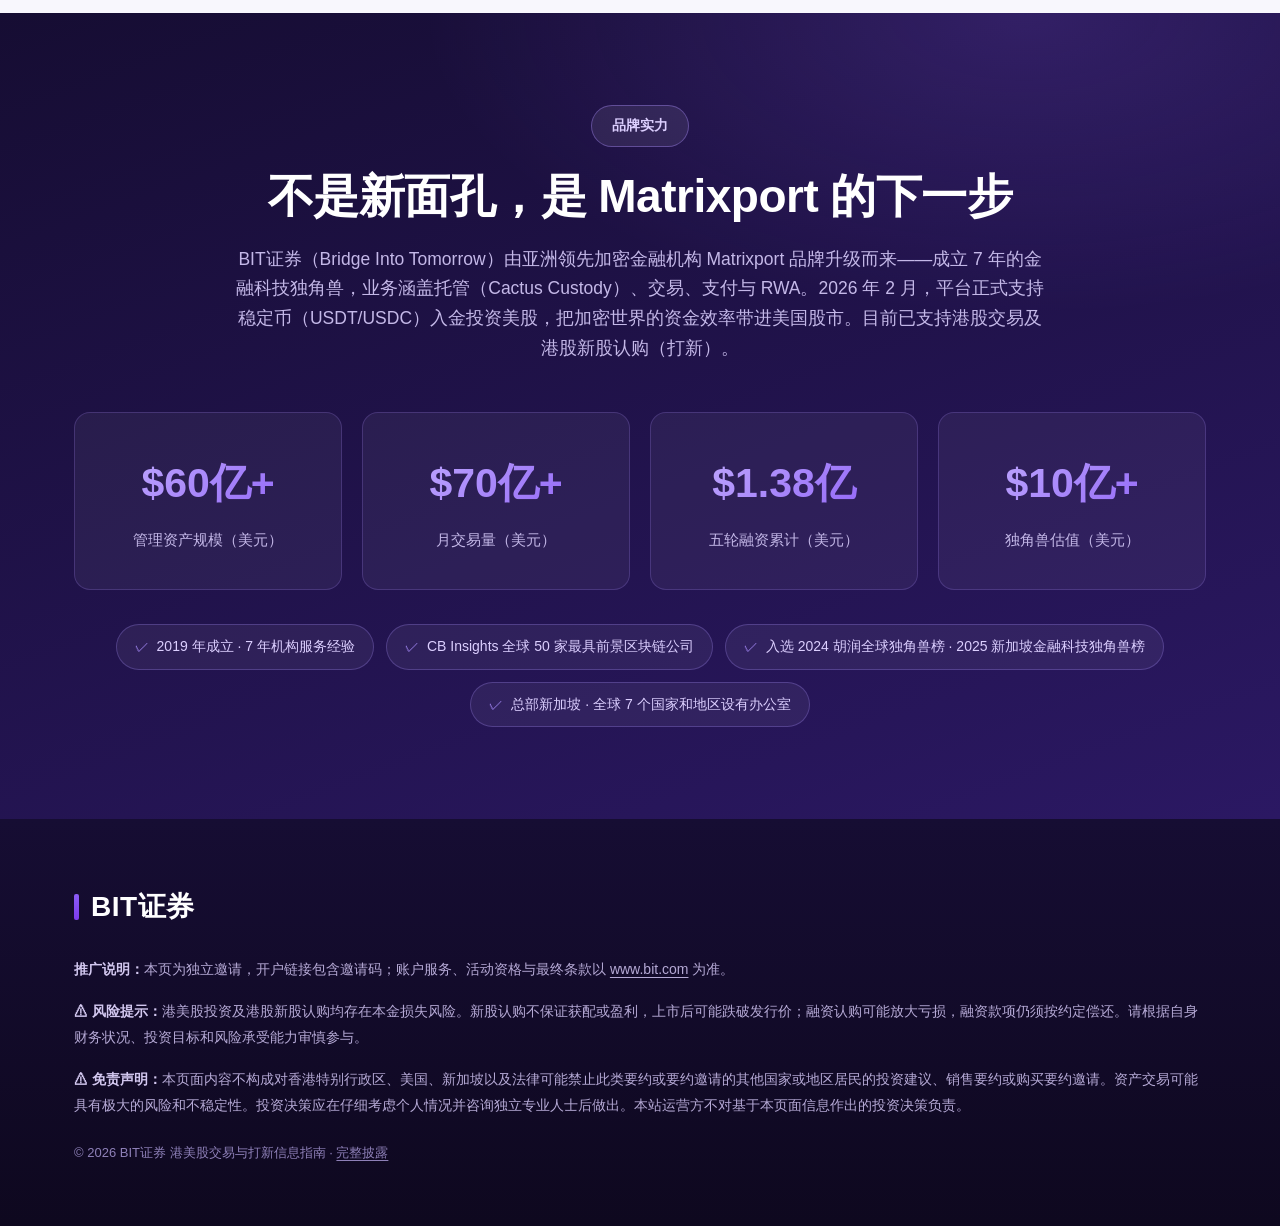
==== commit 89946609: "Improve general template responsive layout and readability" ====
--- a/bit-site/public/index.html
+++ b/bit-site/public/index.html
@@ -45,7 +45,7 @@
 html,body{margin:0;padding:0}
 body{
   font-family:var(--font); background:var(--ice-100); color:var(--ink);
-  min-width:280px;-webkit-font-smoothing:antialiased;line-height:1.6;overflow-x:hidden;
+  min-width:280px;font-size:16px;-webkit-font-smoothing:antialiased;line-height:1.7;overflow-x:hidden;
 }
 ::selection{background:rgba(139,92,246,.22)}
 a{color:inherit;text-decoration:none}
@@ -113,12 +113,16 @@
 @keyframes pulse{0%{box-shadow:0 0 0 0 rgba(139,92,246,.4)}70%{box-shadow:0 0 0 8px rgba(139,92,246,0)}100%{box-shadow:0 0 0 0 rgba(139,92,246,0)}}
 .center{text-align:center}
 h1,h2,h3{margin:0;font-weight:900;letter-spacing:-.5px}
-.h-sec{font-size:clamp(30px,4vw,48px);line-height:1.16}
+.h-sec{font-size:clamp(30px,4vw,46px);line-height:1.3;text-wrap:balance}
 .sub{font-size:17.5px;margin:18px auto 0;max-width:680px;color:var(--ink-muted)}
-.disclaimer{font-size:13px;color:var(--ink-soft);margin-top:34px}
+.disclaimer{font-size:14px;line-height:1.85;color:var(--ink-soft);margin-top:30px}
 .sec-deep .disclaimer{color:#9D8FC6}
-.task1-title-line{display:inline-block;white-space:nowrap}
-@media(min-width:701px){#task1 .h-sec{font-size:clamp(34px,4vw,46px)}}
+.task1-title-line{display:inline-block;max-width:100%;white-space:normal}
+#task1 .h-sec .blue{display:inline-block;white-space:nowrap}
+#task1 .h-sec{max-width:940px;margin:0 auto}
+#task1 .disclaimer{max-width:1000px;margin-left:auto;margin-right:auto;text-align:left}
+#task1 .disclaimer:last-child{text-align:center}
+@media(min-width:701px){#task1 .h-sec{font-size:clamp(32px,3.6vw,44px)}}
 
 /* ---------- 通用卡片 ---------- */
 .card{background:var(--ice-0);border:1px solid var(--line);border-radius:var(--radius);box-shadow:var(--shadow-s)}
@@ -132,7 +136,7 @@
   padding:64px 0 40px;overflow:hidden;
 }
 .hero-grid{display:grid;grid-template-columns:1.05fr .95fr;gap:40px;align-items:center}
-.hero h1{font-size:clamp(40px,5.4vw,68px);line-height:1.1;margin:8px 0 0;color:var(--ink)}
+.hero h1{font-size:clamp(40px,5.4vw,64px);line-height:1.16;margin:8px 0 0;color:var(--ink)}
 .hero .lead{font-size:18.5px;color:var(--ink-muted);max-width:560px;margin:22px 0 0}
 .hero .lead b{color:var(--ink)}
 .gift-banner{
@@ -147,9 +151,9 @@
 }
 .gift-banner .bt{font-size:19px;font-weight:700;color:var(--ink)}
 .gift-banner .bs{font-size:14px;color:var(--ink-muted);margin-top:2px}
-.feat-grid{display:grid;grid-template-columns:1fr 1fr;gap:14px}
+.feat-grid{display:grid;grid-template-columns:repeat(2,minmax(0,1fr));gap:14px}
 .feat{padding:16px 20px;border-radius:14px;background:var(--ice-0);border:1px solid var(--line);box-shadow:var(--shadow-s)}
-.feat .ft{display:flex;align-items:center;gap:8px;font-size:15.5px;font-weight:700;color:var(--ink)}
+.feat .ft{display:flex;align-items:flex-start;gap:8px;font-size:15px;line-height:1.5;font-weight:700;color:var(--ink)}
 .feat .ck{color:var(--brand);font-weight:900}
 .feat .fd{font-size:13px;color:var(--ink-muted);margin-top:5px;padding-left:22px}
 .hero-cta{margin-top:28px}
@@ -182,10 +186,10 @@
 .hero-download-icon{display:grid;place-items:center;flex:0 0 30px;width:30px;height:30px;border-radius:9px;background:rgba(124,58,237,.14);color:var(--brand)}
 .hero-download-icon svg{display:block;width:22px;height:22px}
 .hero-download-copy{display:grid;min-width:0;text-align:left;line-height:1.15}
-.hero-download-copy strong{overflow:hidden;text-overflow:ellipsis;font-size:13px;font-weight:800;white-space:nowrap}
-.hero-download-copy small{margin-top:3px;color:var(--ink-muted);font-size:9.5px;font-weight:500;white-space:nowrap}
+.hero-download-copy strong{font-size:14px;line-height:1.35;font-weight:800;white-space:normal}
+.hero-download-copy small{margin-top:3px;color:var(--ink-muted);font-size:11px;line-height:1.4;font-weight:500;white-space:normal}
 @keyframes float{0%,100%{transform:translateY(0)}50%{transform:translateY(-14px)}}
-@media(min-width:961px){.hero-downloads{transform:translateY(67px)}}
+@media(min-width:961px){.hero-downloads{margin:20px auto 0;padding-top:24px}}
 @media(max-width:960px){
   .hero-grid{grid-template-columns:1fr}
   .hero-art{order:-1;max-width:400px;margin:0 auto}
@@ -196,13 +200,12 @@
   .hero-download-btn{padding:9px 8px;gap:6px}
   .hero-download-icon{flex-basis:26px;width:26px;height:26px}
   .hero-download-icon svg{width:20px;height:20px}
-  .hero-download-copy strong{font-size:12.5px}
-  .hero-download-copy small{font-size:8.5px}
+  .hero-downloads{padding-top:24px}
 }
 
 /* ---------- 奖励速览条（hero 下） ---------- */
 .reward-nav{padding:0 0 56px;background:var(--ice-100)}
-.rn-grid{display:grid;grid-template-columns:repeat(3,1fr);gap:16px}
+.rn-grid{display:grid;grid-template-columns:repeat(3,minmax(0,1fr));gap:16px}
 .rn{
   display:block;background:var(--ice-0);border:1px solid var(--line);border-radius:16px;
   padding:18px 20px;box-shadow:var(--shadow-s);transition:transform .15s,box-shadow .15s,border-color .15s;
@@ -210,12 +213,12 @@
 .rn:hover{transform:translateY(-3px);box-shadow:var(--shadow-m);border-color:var(--brand-2)}
 .rn .rn-k{font-size:12.5px;font-weight:700;color:var(--brand);letter-spacing:1px}
 .rn .rn-v{font-size:19px;font-weight:900;color:var(--ink);margin-top:4px}
-.rn .rn-d{font-size:12.5px;color:var(--ink-muted);margin-top:2px}
+.rn .rn-d{font-size:14px;line-height:1.7;color:var(--ink-muted);margin-top:6px}
 
 /* ---------- 图标卡（任务一） ---------- */
-.card-grid-4{display:grid;grid-template-columns:repeat(4,1fr);gap:22px;margin-top:52px}
+.card-grid-4{display:grid;grid-template-columns:repeat(4,minmax(0,1fr));gap:20px;margin-top:40px}
 .icard{
-  background:var(--ice-0);border:1px solid var(--line);border-radius:var(--radius);padding:30px 26px;
+  background:var(--ice-0);border:1px solid var(--line);border-radius:var(--radius);padding:28px 24px;
   box-shadow:var(--shadow-s);transition:transform .18s,box-shadow .18s;text-align:left;
 }
 .icard:hover{transform:translateY(-4px);box-shadow:0 18px 40px rgba(124,58,237,.10)}
@@ -224,8 +227,8 @@
   background:linear-gradient(135deg,var(--brand-2),var(--brand));color:#fff;margin-bottom:22px;
   box-shadow:0 8px 20px rgba(124,58,237,.25);font-weight:900;
 }
-.icard h3{font-size:19px;color:var(--ink)}
-.icard p{font-size:14px;color:var(--ink-muted);margin:12px 0 0}
+.icard h3{font-size:18px;line-height:1.5;min-height:3em;color:var(--ink)}
+.icard p{font-size:15px;line-height:1.8;color:var(--ink-muted);margin:10px 0 0}
 
 /* ---------- 奖励表（任务二） ---------- */
 .tnum{
@@ -259,9 +262,9 @@
   background:linear-gradient(135deg,var(--brand-2),var(--brand));color:#fff;box-shadow:0 6px 18px rgba(124,58,237,.28);
   font-size:13px;font-weight:800;letter-spacing:1px;
 }
-.task2-title{font-size:clamp(30px,4vw,48px);line-height:1.16;letter-spacing:-.5px;color:var(--ink)}
+.task2-title{font-size:clamp(30px,4vw,46px);line-height:1.3;letter-spacing:-.5px;color:var(--ink);text-wrap:balance}
 .task2-title .accent{color:var(--brand)}
-.task2-sub{margin:14px auto 0;color:var(--ink-muted);font-size:17px}
+.task2-sub{max-width:780px;margin:14px auto 0;color:var(--ink-muted);font-size:17px;line-height:1.75}
 .task2-sub b{color:var(--ink)}
 .task2-calculator{
   display:flex;align-items:center;justify-content:space-between;gap:28px;margin-top:30px;padding:17px 20px;
@@ -270,9 +273,9 @@
 }
 .task2-tier-side{display:flex;align-items:center;gap:16px;min-width:0}
 .task2-tier-label{color:#77839A;font-size:13px;font-weight:700;white-space:nowrap}
-.task2-tier-group{display:grid;grid-template-columns:repeat(3,minmax(76px,1fr));gap:3px;padding:4px;border-radius:999px;background:#F1F4F9}
+.task2-tier-group{display:grid;grid-template-columns:repeat(3,minmax(80px,1fr));gap:3px;padding:4px;border-radius:999px;background:#F1F4F9}
 .task2-tier{
-  min-height:40px;padding:9px 16px;border:0;border-radius:999px;background:transparent;color:#8994A8;
+  min-height:44px;padding:9px 16px;border:0;border-radius:999px;background:transparent;color:#6A6089;
   font:700 13px/1 var(--font);cursor:pointer;white-space:nowrap;touch-action:manipulation;
   -webkit-tap-highlight-color:transparent;transition:background .15s,color .15s,box-shadow .15s,transform .15s;
 }
@@ -292,7 +295,7 @@
 .task2-table-card{margin-top:20px;border:1px solid var(--line);border-radius:17px;background:#fff;color:var(--ink);overflow:hidden;box-shadow:var(--shadow-m)}
 .task2-table-top{display:flex;align-items:center;justify-content:space-between;gap:20px;padding:14px 18px;color:#2E3B52;font-size:12px}
 .task2-table-top span:last-child{color:#8290A8;text-align:right}
-.task2-table-scroll{max-width:100%;overflow-x:auto;-webkit-overflow-scrolling:touch;overscroll-behavior-x:contain}
+.task2-table-scroll{max-width:100%;overflow-x:auto;-webkit-overflow-scrolling:touch;overscroll-behavior-x:contain;scrollbar-width:thin}
 .task2-table{width:100%;border-collapse:collapse;table-layout:fixed;font-variant-numeric:tabular-nums}
 .task2-table th{padding:14px 18px;background:linear-gradient(135deg,var(--brand),var(--brand-2));color:#fff;font-size:13px;font-weight:800;text-align:center}
 .task2-table td{padding:18px;border-bottom:1px solid #E5EAF2;color:#111827;font-size:14px;text-align:center;transition:background .15s}
@@ -301,7 +304,7 @@
 .task2-table td:nth-child(2){color:#52617A}
 .task2-table td:last-child{background:#F5F0FF;color:var(--brand);font-size:16px;font-weight:900}
 .task2-table tbody tr.is-active td:last-child{background:#EDE5FF}
-.task2-table-foot{margin:0;padding:14px 18px 16px;background:#F5F7FA;color:#7B879C;font-size:11.5px;line-height:1.7}
+.task2-table-foot{margin:0;padding:16px 20px;background:#F5F7FA;color:var(--ink-muted);font-size:14px;line-height:1.8}
 .task2-table-foot b{color:#334057}
 .task2-action-row{display:flex;align-items:center;justify-content:flex-start;gap:20px;margin-top:26px}
 .task2-cta.btn{border-radius:12px;background:linear-gradient(135deg,var(--brand-2),var(--brand));box-shadow:var(--shadow-brand)}
@@ -331,7 +334,7 @@
 .info-card{background:var(--ice-0);border:1px solid var(--line);border-radius:16px;padding:28px 30px;box-shadow:var(--shadow-s);text-align:left}
 .info-card h4{margin:0 0 16px;font-size:17.5px;font-weight:700;color:var(--ink)}
 .info-card ul{margin:0;padding-left:4px;list-style:none}
-.info-card li{position:relative;padding-left:20px;font-size:14px;color:var(--ink-muted);margin-bottom:12px;line-height:1.65}
+.info-card li{position:relative;padding-left:20px;font-size:15px;color:var(--ink-muted);margin-bottom:12px;line-height:1.8}
 .info-card li b{color:var(--ink)}
 .info-card li:before{content:"";position:absolute;left:2px;top:9px;width:6px;height:6px;border-radius:50%;background:var(--brand-2)}
 
@@ -432,7 +435,7 @@
 .comp-card{background:var(--ice-0);border:1px solid var(--line);border-radius:var(--radius);padding:30px 28px;box-shadow:var(--shadow-s)}
 .comp-card .ce{color:var(--brand);font-weight:700;font-size:13.5px;letter-spacing:3px}
 .comp-card h3{font-size:20px;color:var(--ink);margin:12px 0 14px}
-.comp-card p{font-size:14px;color:var(--ink-muted);margin:0}
+.comp-card p{font-size:15px;line-height:1.8;color:var(--ink-muted);margin:0}
 .broker{display:flex;align-items:center;justify-content:space-between;gap:12px;padding:12px 0;border-top:1px solid var(--ice-200);transition:color .15s}
 .broker .bn{font-weight:700;color:var(--ink);font-size:14px;transition:color .15s}
 .broker .crd{font-size:12.5px;color:var(--ink-soft);white-space:nowrap}
@@ -475,7 +478,7 @@
 footer .flogo{margin-bottom:26px}
 footer .logo .name{color:#fff}
 footer .logo .tag{color:#9D8FC6}
-footer .rk{font-size:13px;color:#A093C4;margin:0 0 16px;line-height:1.75}
+footer .rk{font-size:14px;color:#B5A9D5;margin:0 0 16px;line-height:1.85}
 footer .rk b{color:#D3C8F0}
 footer .copy{font-size:13px;color:#8E80B8;margin-top:24px}
 footer a{text-decoration:underline;text-underline-offset:3px}
@@ -532,7 +535,7 @@
 .mcta{display:none}
 @media(max-width:700px){
   html{overflow-x:hidden;overflow-x:clip}
-  .wrap{padding:0 16px}
+  .wrap{padding-left:max(16px,env(safe-area-inset-left));padding-right:max(16px,env(safe-area-inset-right))}
   .hd{height:62px;gap:10px}
   .logo{gap:8px;min-width:0}
   .logo .bar{width:4px;height:24px}
@@ -543,9 +546,9 @@
   .hero-grid{gap:14px}
   .hero-art{order:initial;width:100%;max-width:none;margin:18px auto 0}
   .hero-art img{width:min(260px,76vw);margin:0 auto;animation:none}
-  .hero-downloads{grid-template-columns:1fr;width:min(100%,360px);gap:8px;margin:6px auto 0;padding:8px}
+  .hero-downloads{grid-template-columns:1fr;width:min(100%,360px);gap:8px;margin:20px auto 0;padding:24px 8px 8px}
   .hero-download-btn{min-height:52px;padding:8px 16px}
-  .hero h1{font-size:clamp(38px,11vw,46px);line-height:1.08;letter-spacing:-1px}
+  .hero h1{font-size:clamp(32px,8.8vw,44px);line-height:1.2;letter-spacing:-.5px}
   .hero .lead{font-size:16px;line-height:1.7;margin-top:16px}
   .eyebrow{padding:7px 12px;font-size:12px;line-height:1.45;margin-bottom:16px}
   .gift-banner{align-items:flex-start;gap:12px;margin:20px 0 14px;padding:15px 16px}
@@ -554,7 +557,7 @@
   .gift-banner .bs{font-size:12px}
   .feat-grid{grid-template-columns:1fr 1fr;gap:10px}
   .feat{padding:13px 12px}
-  .feat .ft{align-items:flex-start;font-size:13px;line-height:1.45}
+  .feat .ft{align-items:flex-start;font-size:14px;line-height:1.5}
   .feat .fd{display:none}
   .hero-cta{display:flex;width:100%;min-height:50px;margin-top:20px;padding:13px 24px}
   .trust-strip{gap:6px 14px;margin-top:16px}
@@ -562,11 +565,13 @@
   .hero .disclaimer{margin-top:20px}
   .reward-nav{padding-bottom:38px}
   .sec-a,.sec-b,.sec-deep{padding:56px 0}
-  .h-sec{font-size:clamp(29px,8.5vw,36px)}
+  .h-sec{font-size:clamp(26px,7.2vw,34px);line-height:1.35}
   .sub{font-size:15.5px;line-height:1.7;margin-top:14px}
   .block-title{font-size:19px;line-height:1.45}
   .card-grid-4,.steps,.comp-grid,.tut-grid,.stat-grid{margin-top:34px}
   .icard,.info-card,.comp-card,.tut{padding:22px 20px}
+  .icard h3{min-height:0}
+  .icard .ico{width:48px;height:48px;font-size:23px;margin-bottom:16px}
   .prob{padding:23px 18px}
   .prob .pv{font-size:36px}
   .info-grid{gap:16px;margin-top:24px}
@@ -580,8 +585,8 @@
   .ttable td{padding:18px 16px}
   .task2-showcase{padding:54px 0 58px}
   .task2-kicker{margin-bottom:14px;font-size:12px}
-  .task2-title{font-size:clamp(31px,9vw,39px);line-height:1.16;letter-spacing:-.8px}
-  .task2-sub{font-size:14.5px;line-height:1.7}
+  .task2-title{font-size:clamp(26px,7.2vw,34px);line-height:1.35;letter-spacing:-.5px}
+  .task2-sub{font-size:15.5px;line-height:1.75}
   .task2-calculator{display:block;margin-top:24px;padding:16px;border-radius:15px}
   .task2-tier-side{display:block}
   .task2-tier-label{display:block;margin-bottom:10px}
@@ -589,7 +594,7 @@
   .task2-tier{min-width:0;min-height:44px;padding:9px 6px;font-size:12.5px}
   .task2-breakdown{display:grid;grid-template-columns:repeat(3,minmax(0,1fr));gap:8px;margin-top:16px;padding-top:16px;border-top:1px solid #E6EAF1}
   .task2-metric{display:block;text-align:center;white-space:normal}
-  .task2-metric span{display:block;font-size:11px}
+  .task2-metric span{display:block;font-size:13px}
   .task2-metric b{display:block;margin-top:3px;font-size:14px}
   .task2-total{grid-column:1/-1;justify-content:center;margin-top:4px;padding:12px 16px}
   .task2-total strong{font-size:26px}
@@ -597,11 +602,11 @@
   .task2-table-top{display:block;padding:13px 15px;line-height:1.65}
   .task2-table-top span{display:block}
   .task2-table-top span:last-child{margin-top:4px;text-align:left}
-  .task2-table{min-width:0;table-layout:fixed}
-  .task2-table th{padding:12px 5px;font-size:10.5px;line-height:1.45}
-  .task2-table td{padding:15px 5px;font-size:12px}
-  .task2-table td:last-child{font-size:13px}
-  .task2-table-foot{padding:13px 15px;font-size:11px}
+  .task2-table{min-width:480px;table-layout:fixed}
+  .task2-table th{padding:12px 10px;font-size:13px;line-height:1.6}
+  .task2-table td{padding:15px 10px;font-size:14px}
+  .task2-table td:last-child{font-size:15px}
+  .task2-table-foot{padding:15px;font-size:13px}
   .task2-action-row{display:block;margin-top:22px}
   .task2-cta.btn{display:flex;width:100%;min-height:50px}
   .download-module{margin-top:34px}
@@ -660,6 +665,12 @@
 .rv.in{opacity:1;transform:none}
 @media(prefers-reduced-motion:reduce){.rv{opacity:1;transform:none;transition:none}html{scroll-behavior:auto}}
 
+@media(max-width:1100px){
+  .card-grid-4{grid-template-columns:repeat(2,minmax(0,1fr))}
+  .task2-calculator{flex-direction:column;align-items:stretch;gap:18px}
+  .task2-tier-side,.task2-breakdown{justify-content:space-between}
+}
+
 @media(max-width:960px){
   .download-card{display:block}
   .download-options{border-left:0;border-top:1px solid var(--line)}
@@ -667,11 +678,12 @@
   .rn-grid{grid-template-columns:1fr 1fr}
   .steps,.prob-grid.cols-3,.fee-cols{grid-template-columns:1fr}
   .stat-grid{grid-template-columns:repeat(2,1fr)}
-  .info-grid,.feat-grid{grid-template-columns:1fr}
+  .info-grid{grid-template-columns:1fr}
+  .feat-grid{grid-template-columns:repeat(2,minmax(0,1fr))}
   .qr-row{flex-wrap:wrap}
 }
 @media(max-width:560px){
-  .card-grid-4,.prob-grid,.comp-grid,.tut-grid,.rn-grid{
+  .prob-grid,.tut-grid{
     width:calc(100% + 32px);max-width:calc(100% + 32px);min-width:0;
     grid-template-columns:none;grid-auto-flow:column;grid-auto-columns:82%;
     gap:14px;overflow-x:auto;overscroll-behavior-x:contain;-webkit-overflow-scrolling:touch;
@@ -679,8 +691,9 @@
     margin-left:-16px;margin-right:-16px;padding:0 16px 12px;
   }
   .prob-grid.cols-3{grid-template-columns:none}
-  .card-grid-4::-webkit-scrollbar,.prob-grid::-webkit-scrollbar,.comp-grid::-webkit-scrollbar,.tut-grid::-webkit-scrollbar,.rn-grid::-webkit-scrollbar,.steps::-webkit-scrollbar{display:none}
-  .card-grid-4>* ,.prob-grid>* ,.comp-grid>* ,.tut-grid>* ,.rn-grid>*{scroll-snap-align:start;scroll-snap-stop:always}
+  .prob-grid::-webkit-scrollbar,.tut-grid::-webkit-scrollbar,.steps::-webkit-scrollbar{display:none}
+  .prob-grid>* ,.tut-grid>*{scroll-snap-align:start;scroll-snap-stop:always}
+  .comp-grid,.rn-grid{grid-template-columns:1fr;gap:14px}
   .lic-grid{grid-template-columns:1fr}
   .steps{
     width:calc(100% + 32px);max-width:calc(100% + 32px);min-width:0;
@@ -694,6 +707,11 @@
   .step .stitle{font-size:16px;min-height:48px}
   .phone{max-width:220px;margin-top:14px;border-radius:24px}
   .sec-a,.sec-b,.sec-deep{padding:56px 0}
+}
+@media(max-width:599px){
+  .card-grid-4{grid-template-columns:1fr;gap:16px}
+  .icard{padding:24px}
+  .icard h3{min-height:0}
 }
 @media(max-width:380px){
   .logo .name{font-size:21px}
@@ -704,7 +722,8 @@
   .quick-nav-links{grid-template-columns:1fr}
   .quick-nav-menu{width:min(280px,calc(100vw - 24px))}
 }
-@media(max-width:340px){#task1 .h-sec{font-size:27px}}
+@media(max-width:340px){.feat-grid{grid-template-columns:1fr}.btn-lg{padding-left:20px;padding-right:20px;font-size:16px}}
+@media(prefers-reduced-motion:reduce){.hero-art img,.dot{animation:none}}
 </style>
 </head>
 <body>
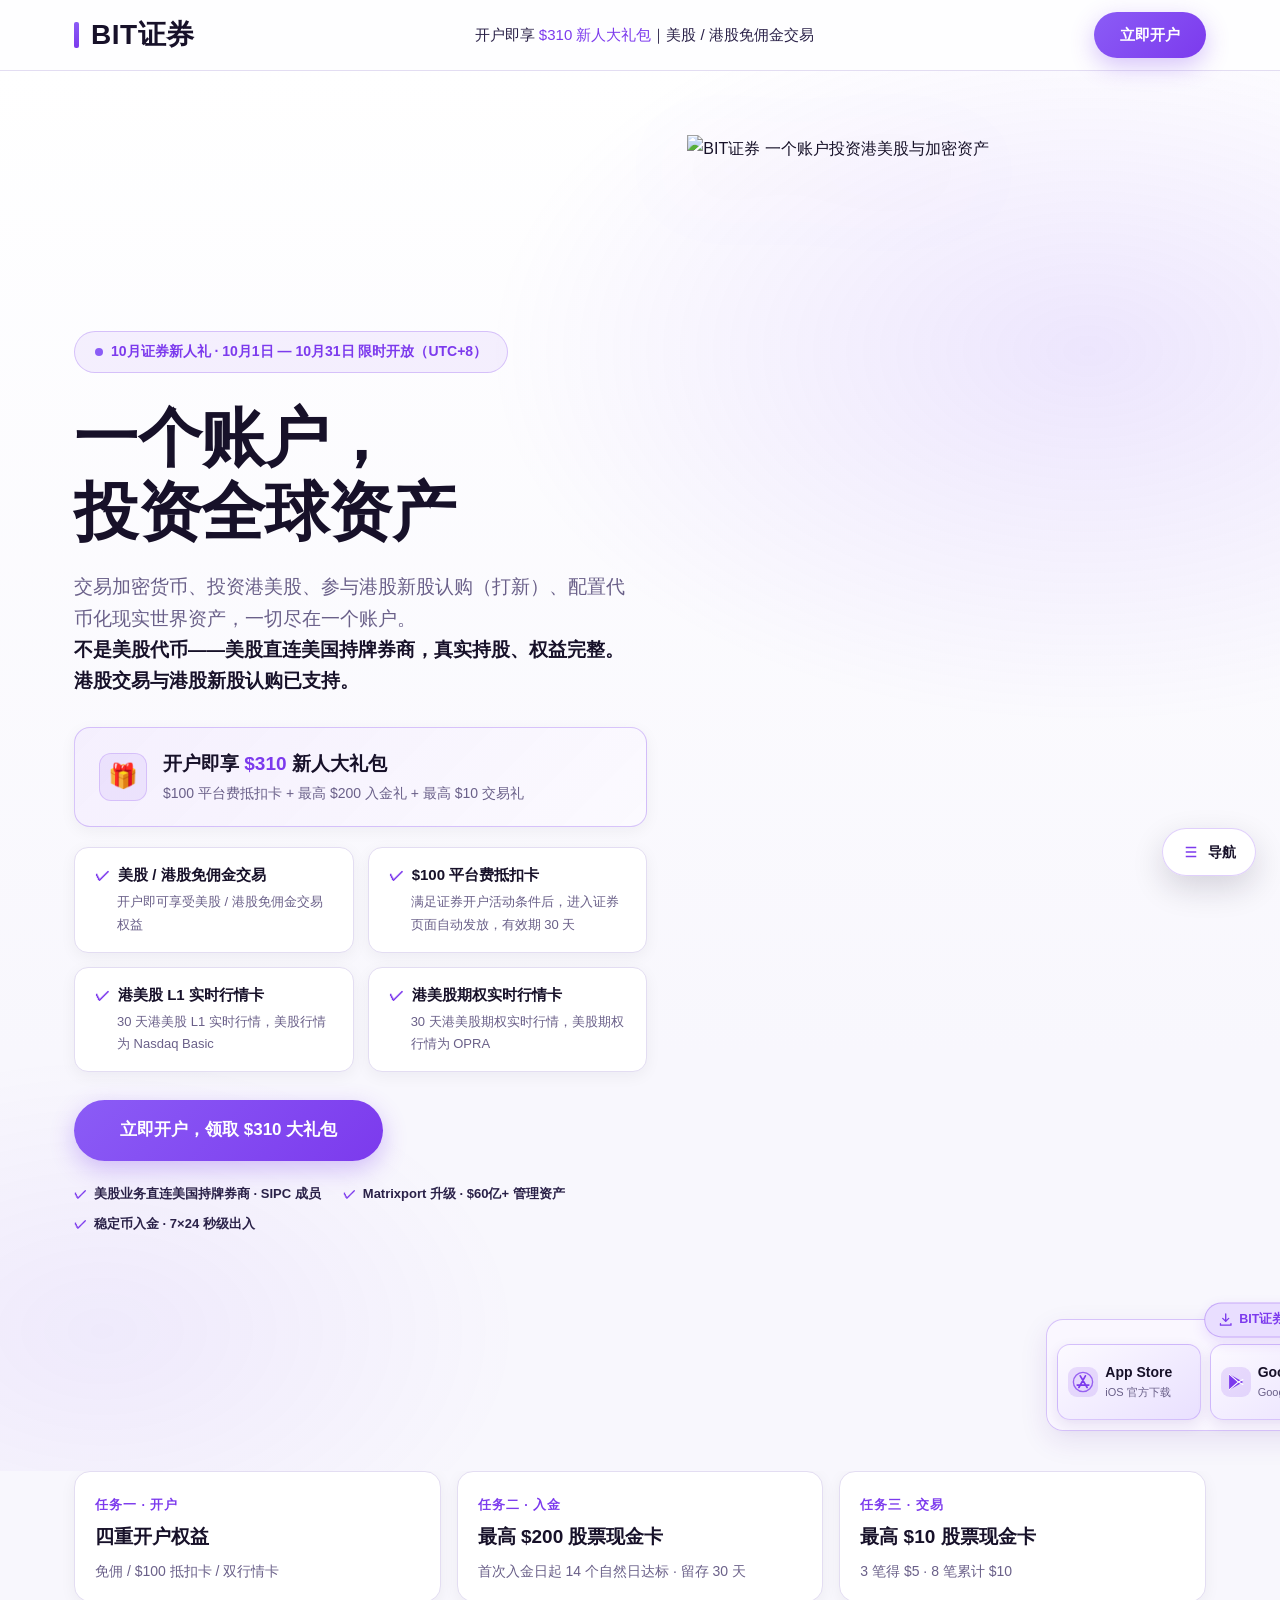
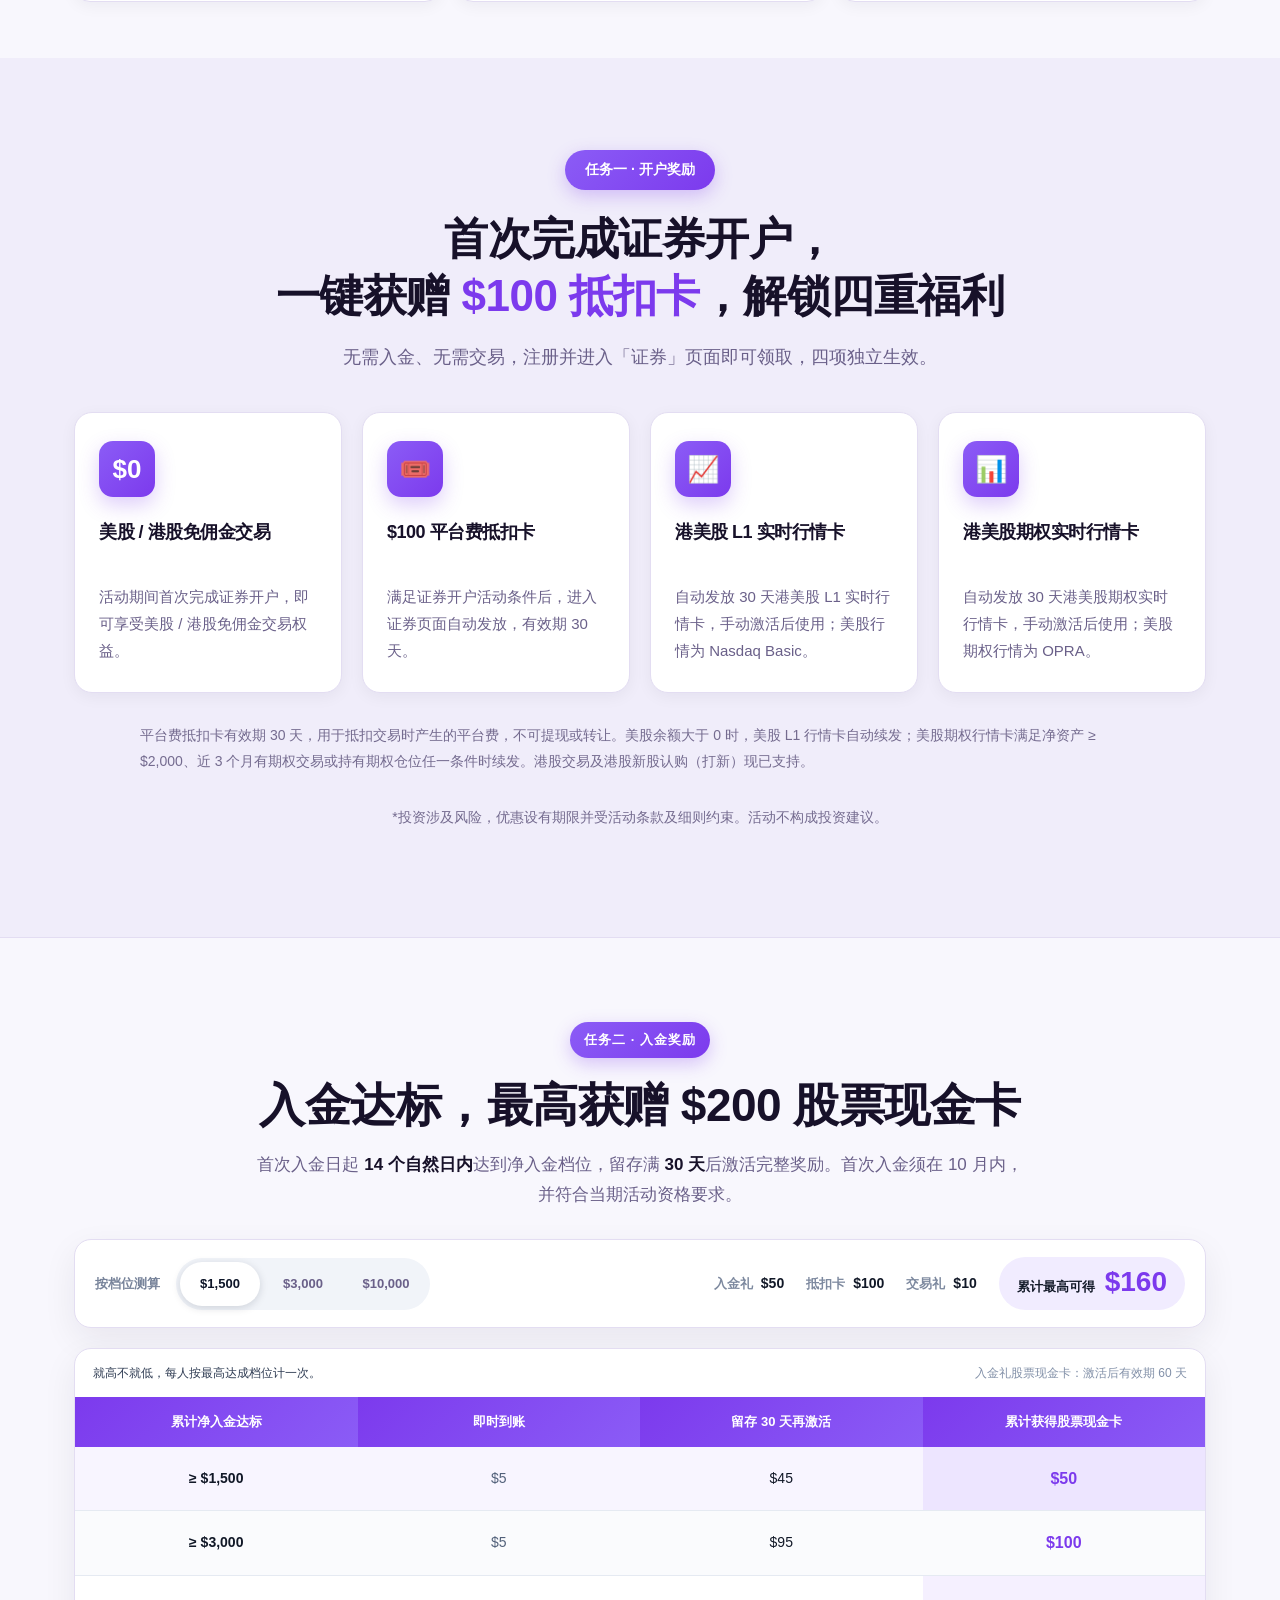
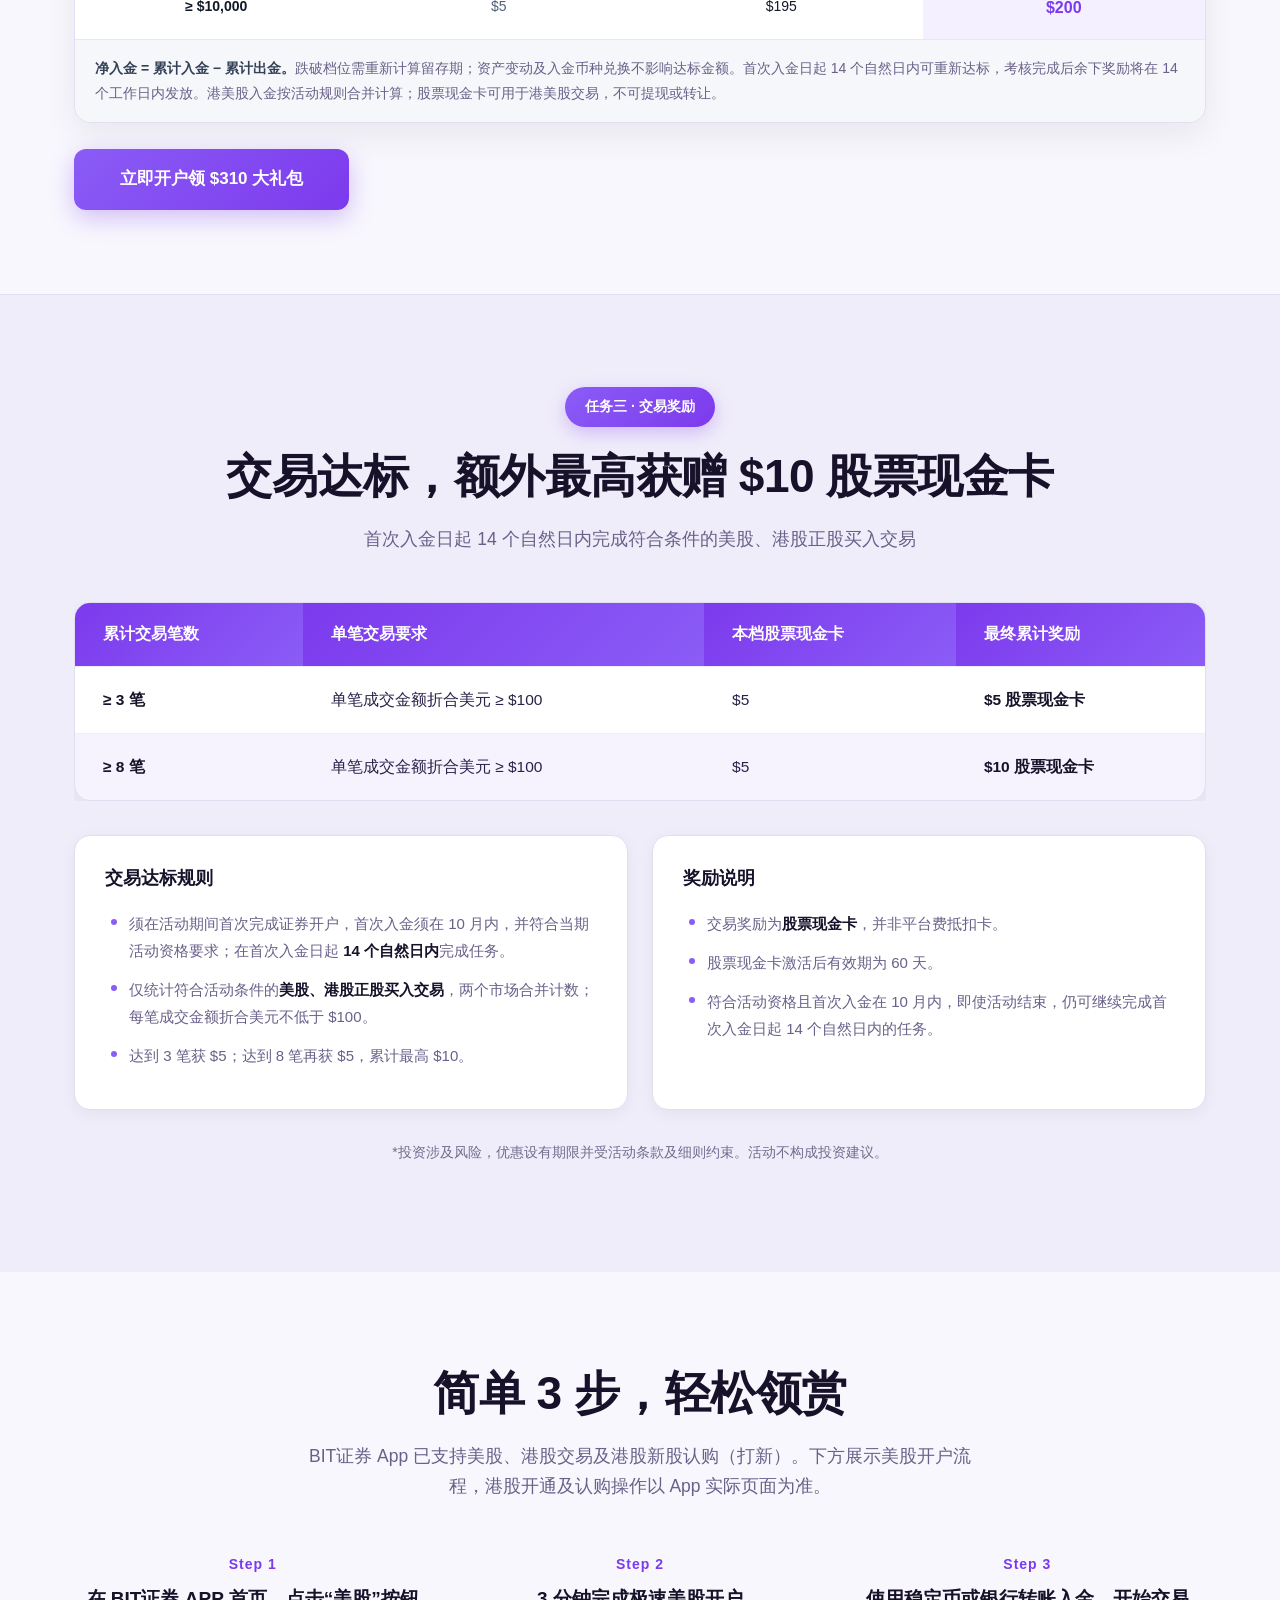
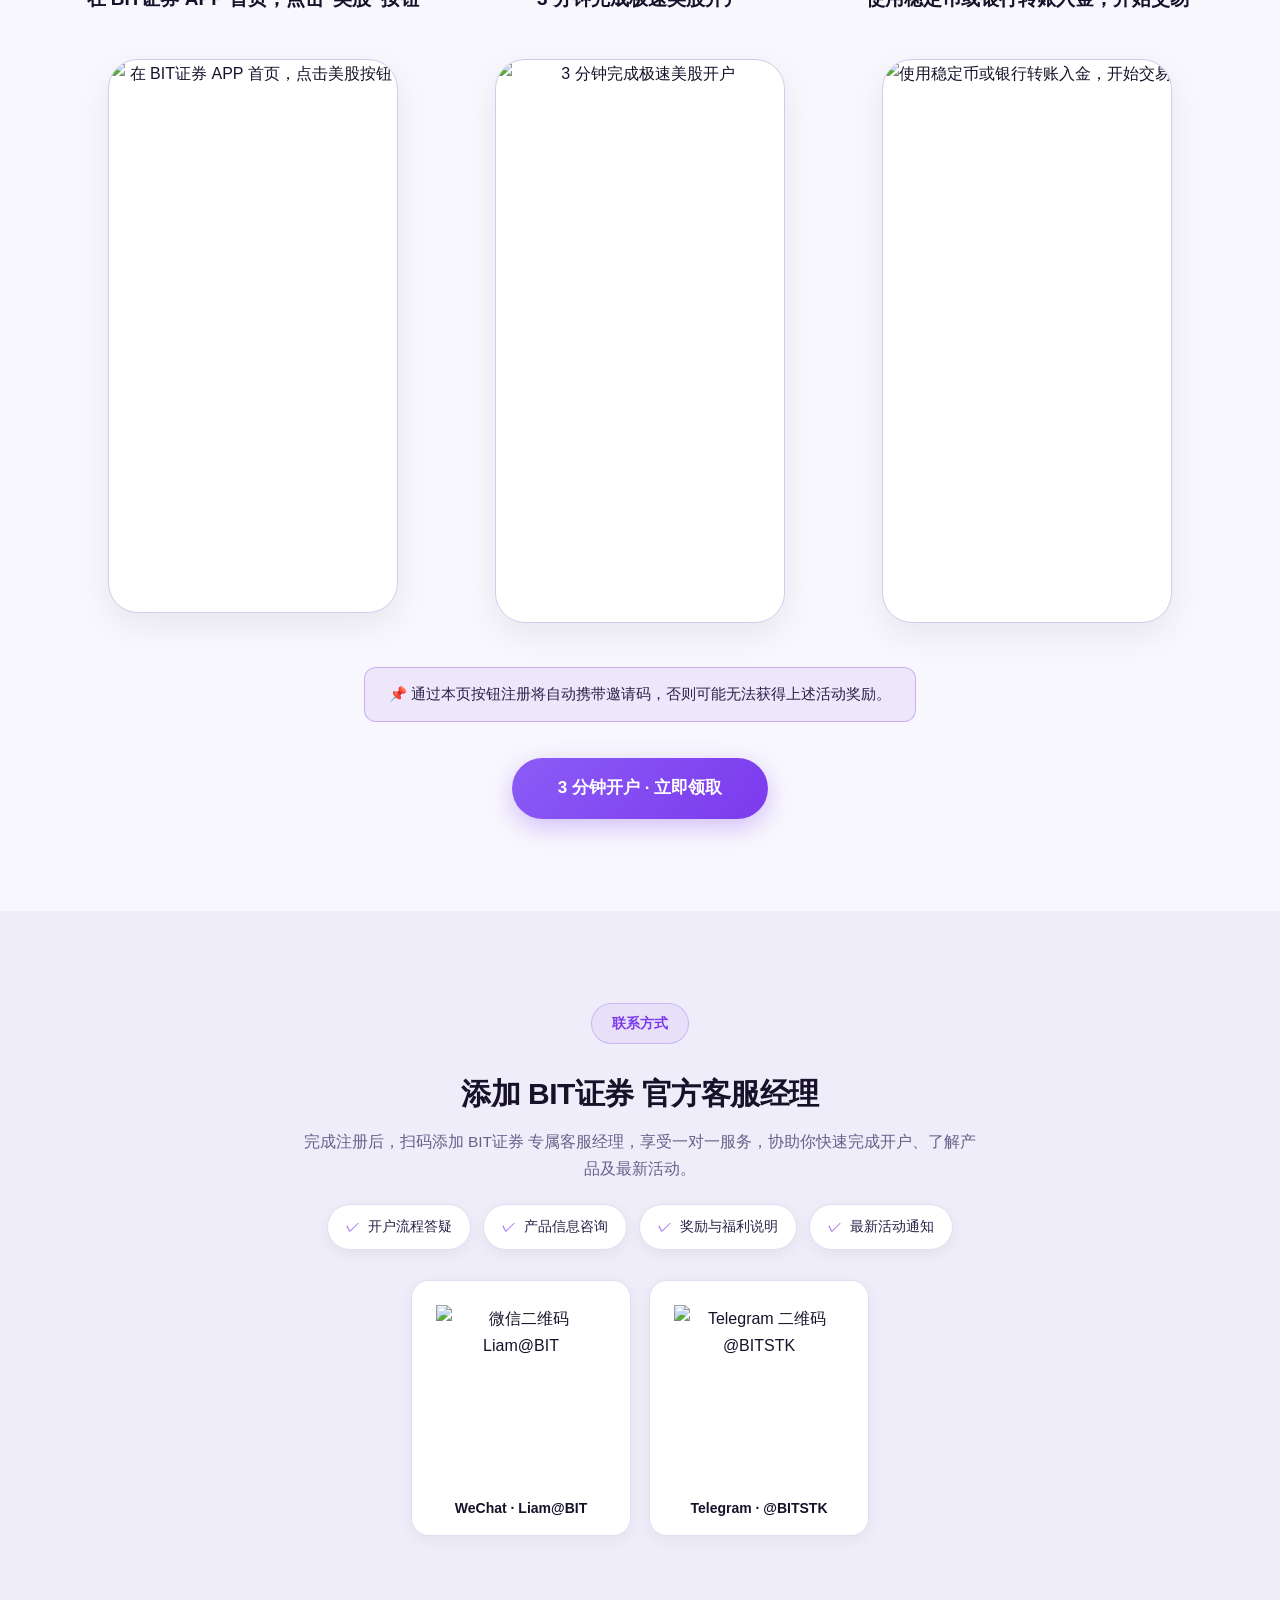
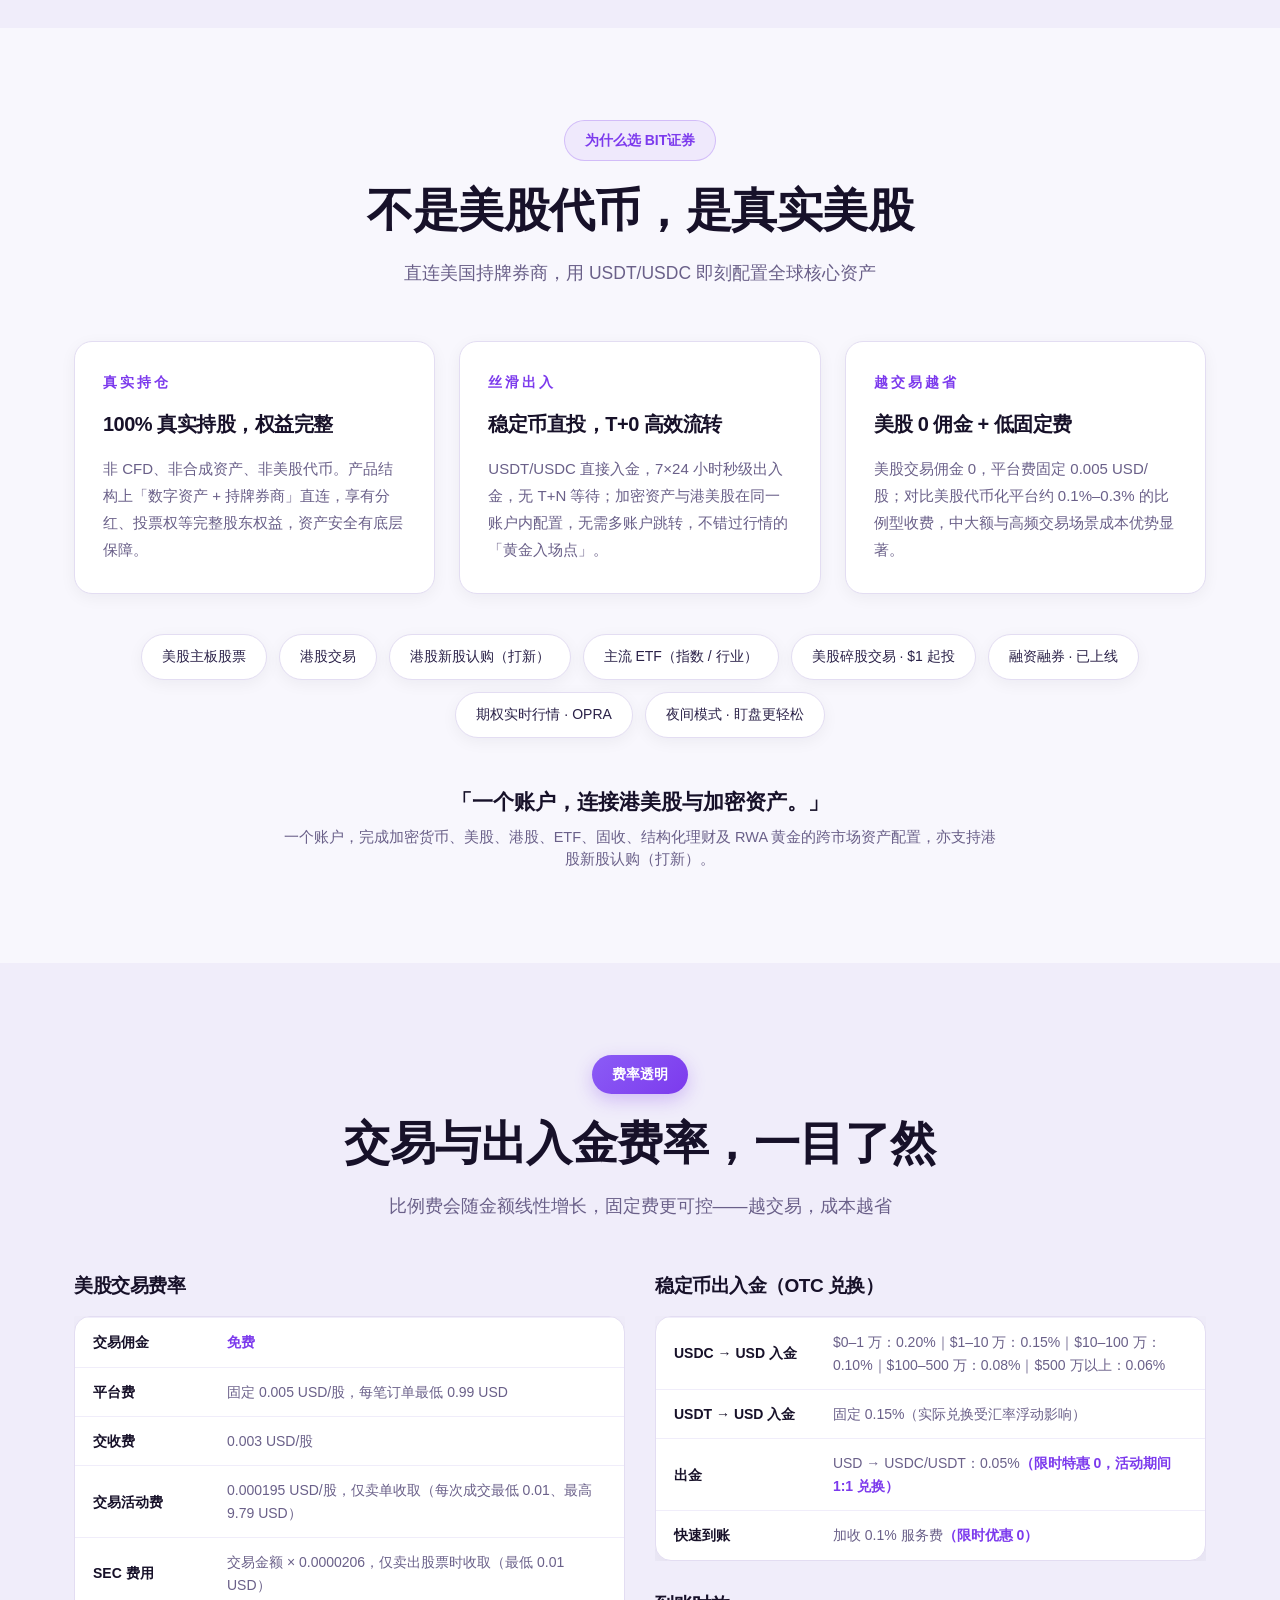
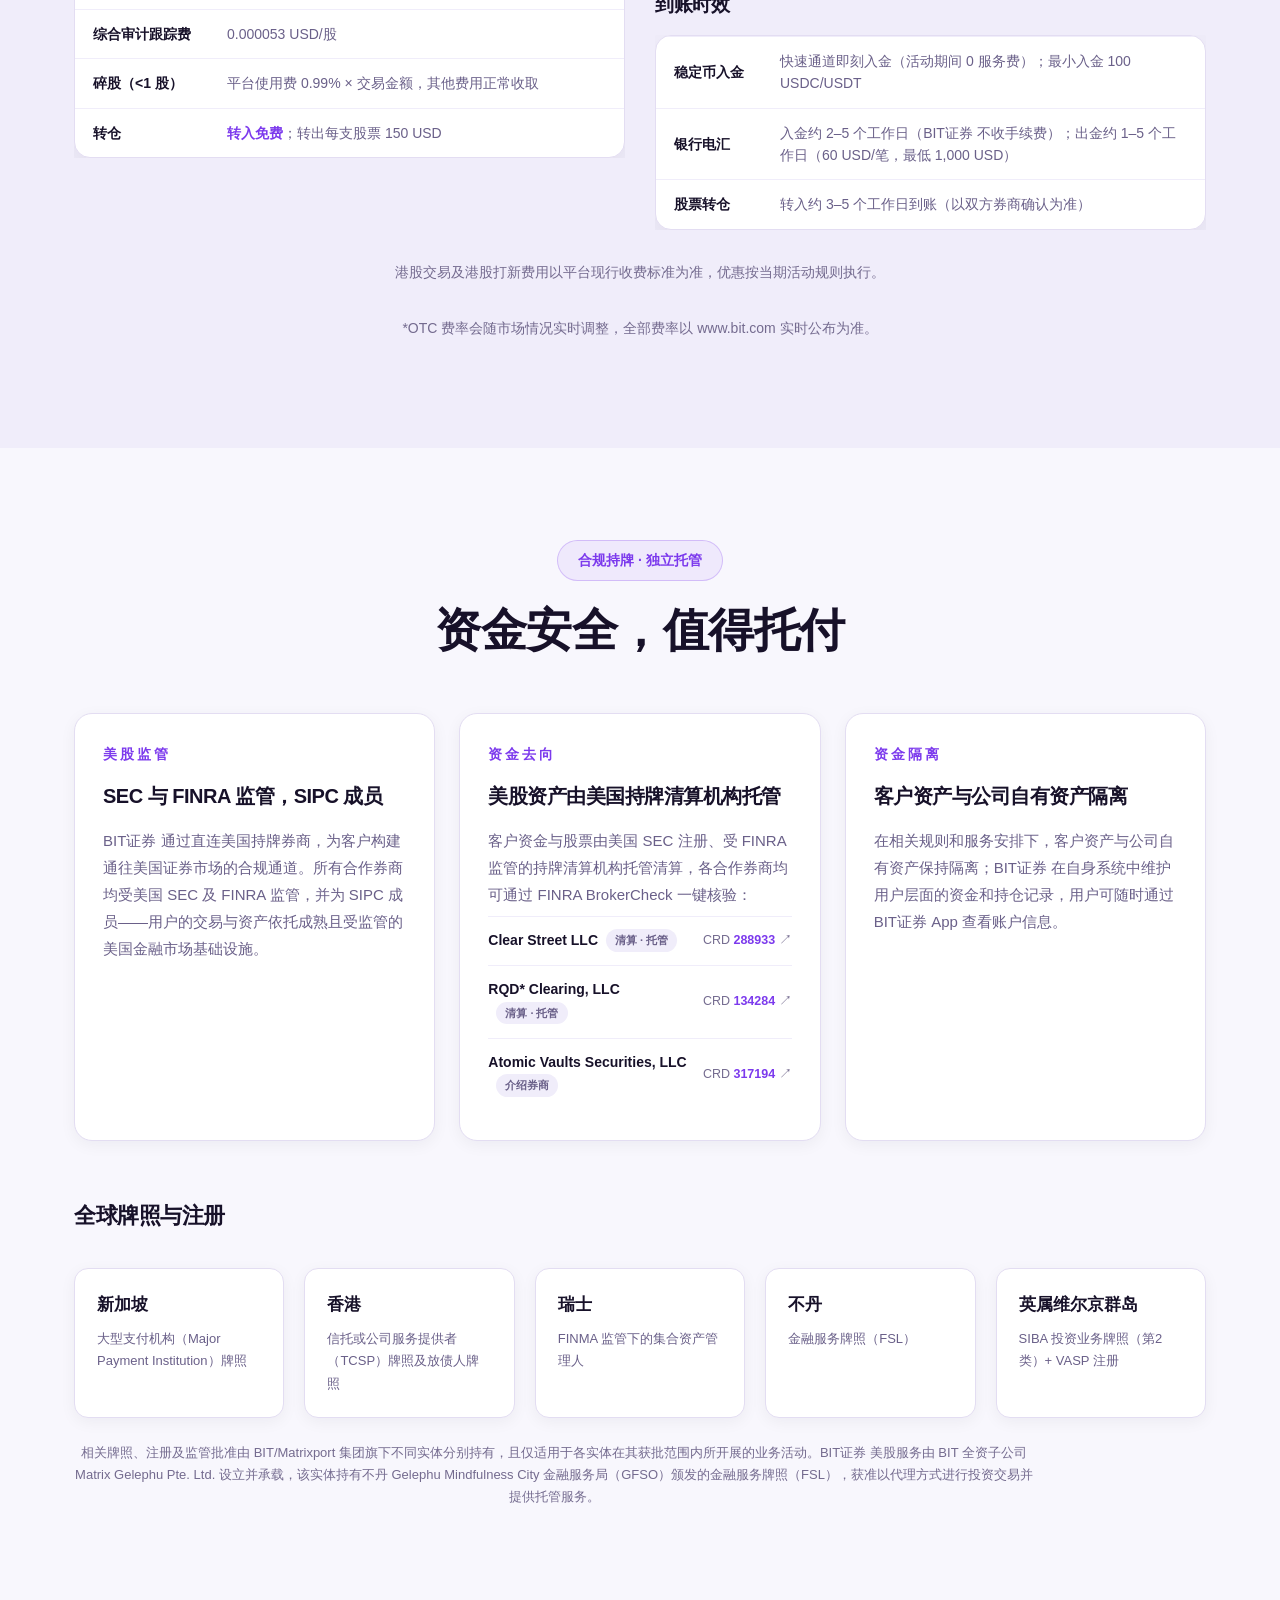
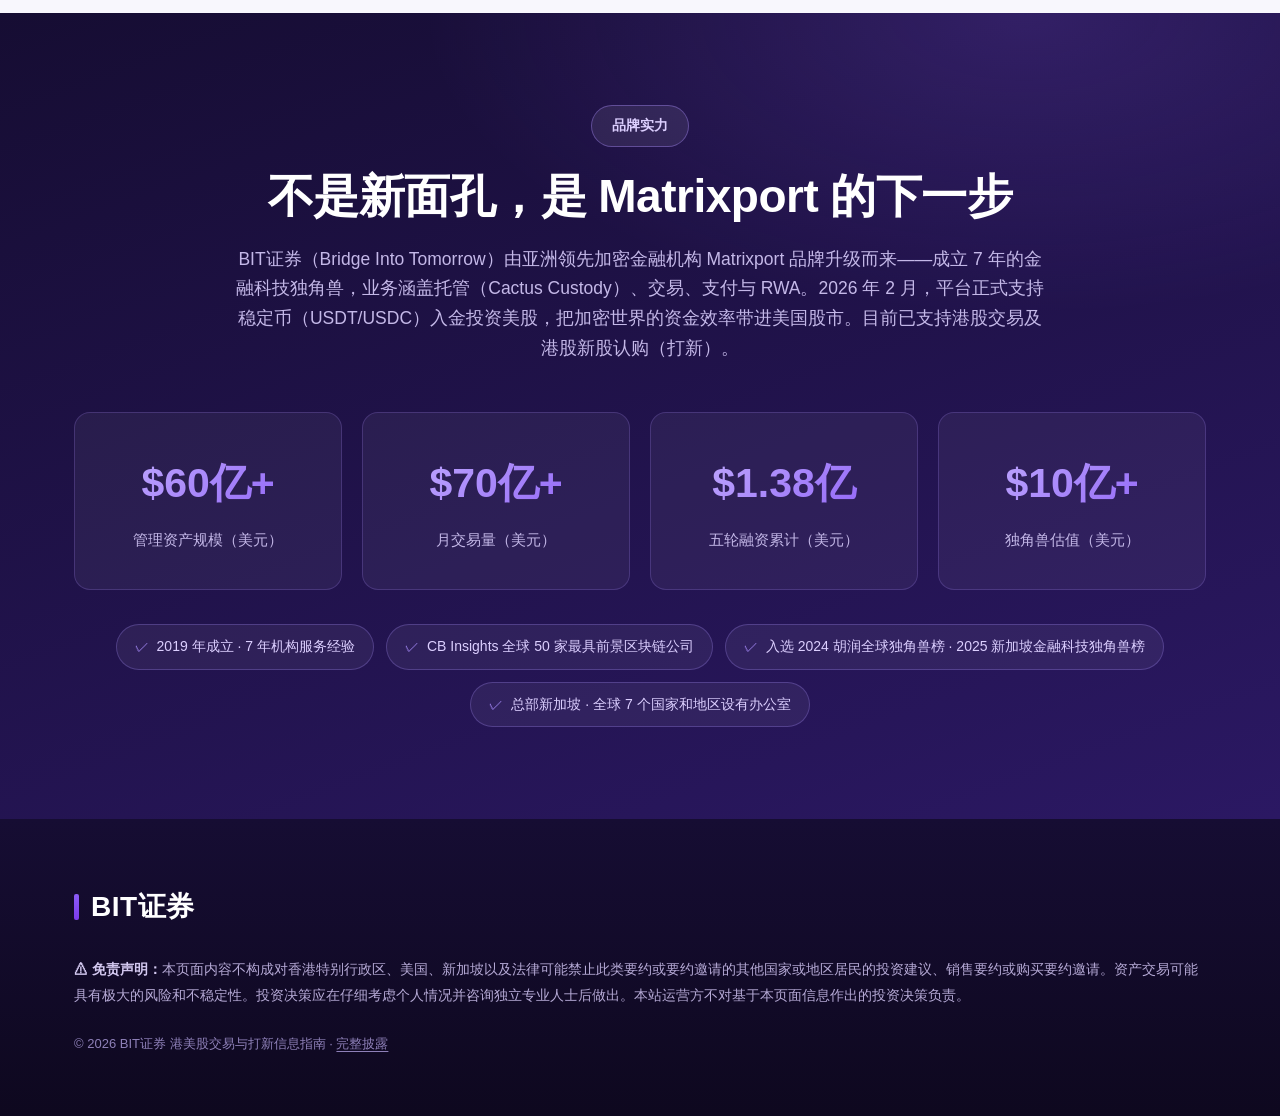
==== commit e3785b45: "Remove requested general template footer notices" ====
--- a/bit-site/public/index.html
+++ b/bit-site/public/index.html
@@ -1151,8 +1151,6 @@
 <footer>
   <div class="wrap">
     <div class="logo flogo"><span class="bar"></span><span class="name">BIT证券</span></div>
-    <p class="rk"><b>推广说明：</b>本页为独立邀请，开户链接包含邀请码；账户服务、活动资格与最终条款以 <a data-signup-link href="https://www.bit.com/zh/register?invite_code=STOCK" target="_blank" rel="nofollow sponsored noopener noreferrer" aria-label="使用邀请码 STOCK 打开 BIT证券 注册页面，将在新窗口打开">www.bit.com</a> 为准。</p>
-    <p class="rk"><b>⚠ 风险提示：</b>港美股投资及港股新股认购均存在本金损失风险。新股认购不保证获配或盈利，上市后可能跌破发行价；融资认购可能放大亏损，融资款项仍须按约定偿还。请根据自身财务状况、投资目标和风险承受能力审慎参与。</p>
     <p class="rk"><b>⚠ 免责声明：</b>本页面内容不构成对香港特别行政区、美国、新加坡以及法律可能禁止此类要约或要约邀请的其他国家或地区居民的投资建议、销售要约或购买要约邀请。资产交易可能具有极大的风险和不稳定性。投资决策应在仔细考虑个人情况并咨询独立专业人士后做出。本站运营方不对基于本页面信息作出的投资决策负责。</p>
     <p class="copy">© 2026 BIT证券 港美股交易与打新信息指南 · <a href="/disclosure">完整披露</a></p>
   </div>
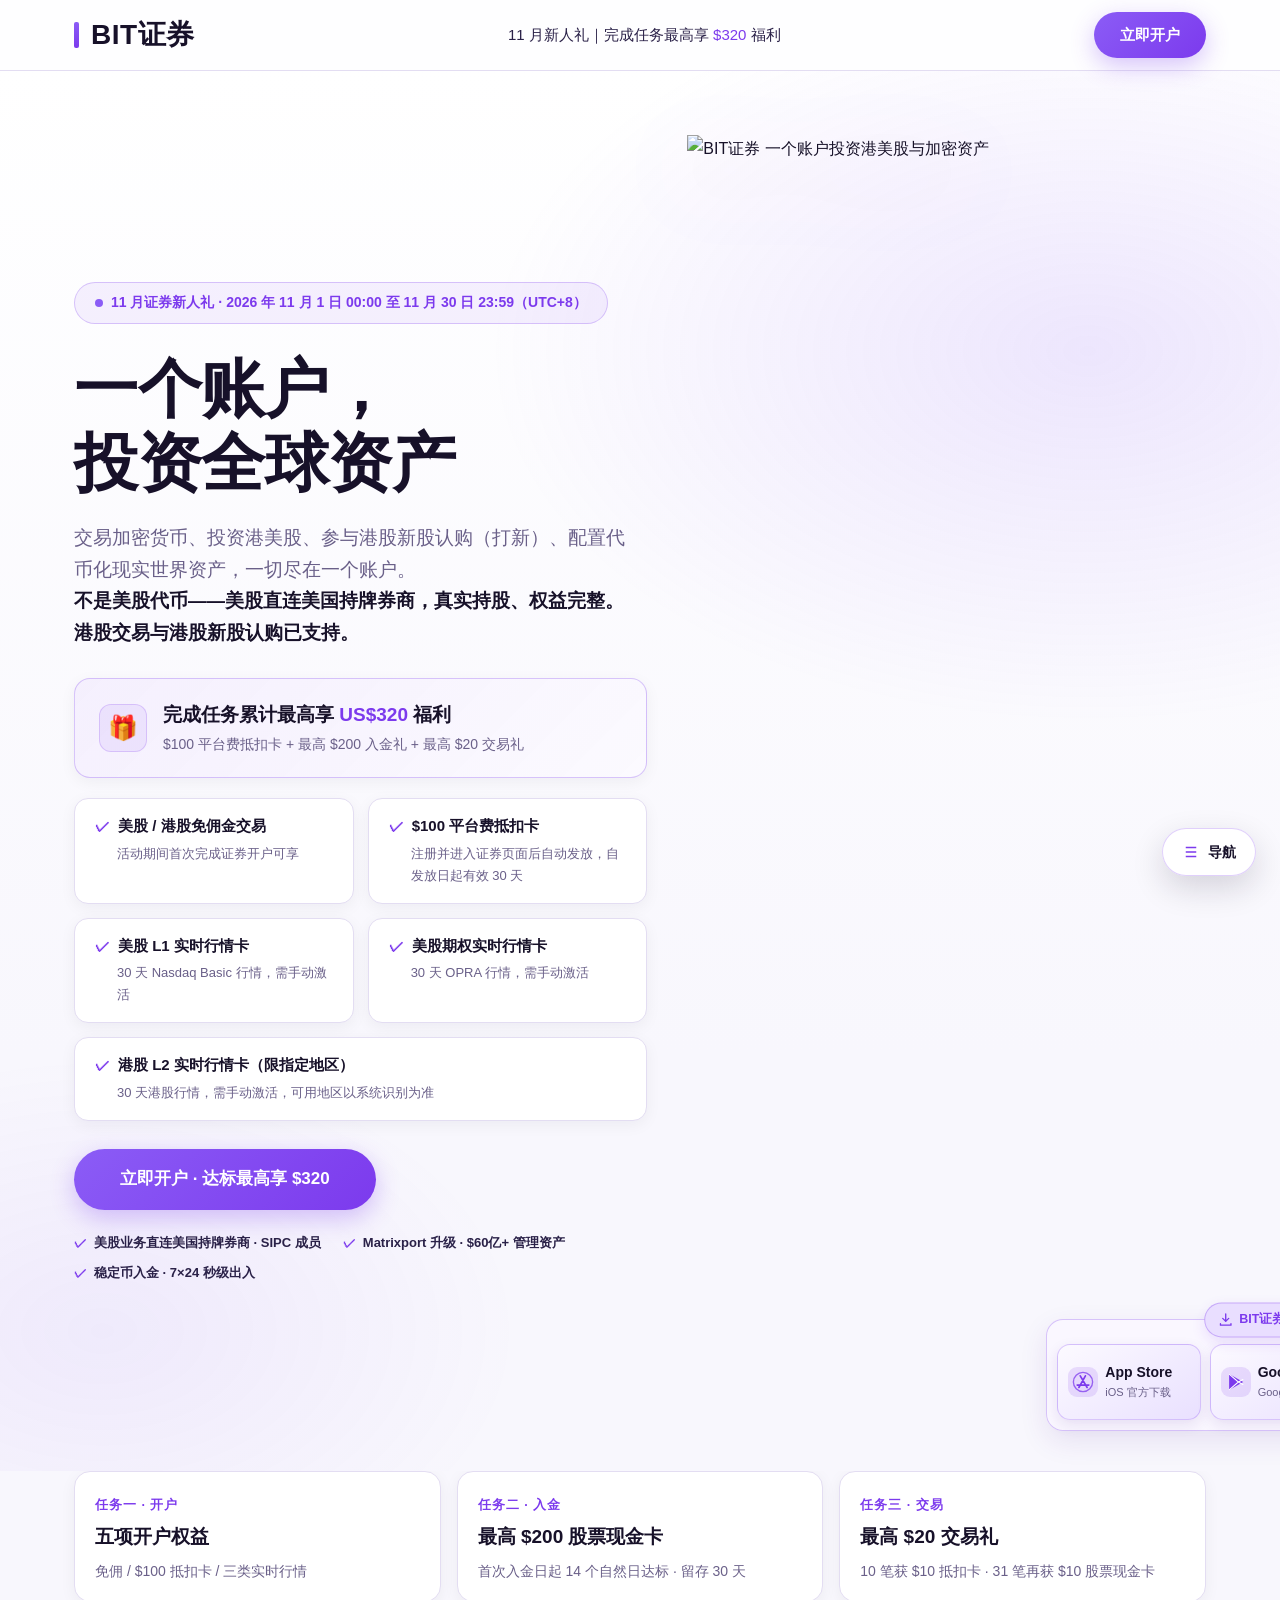
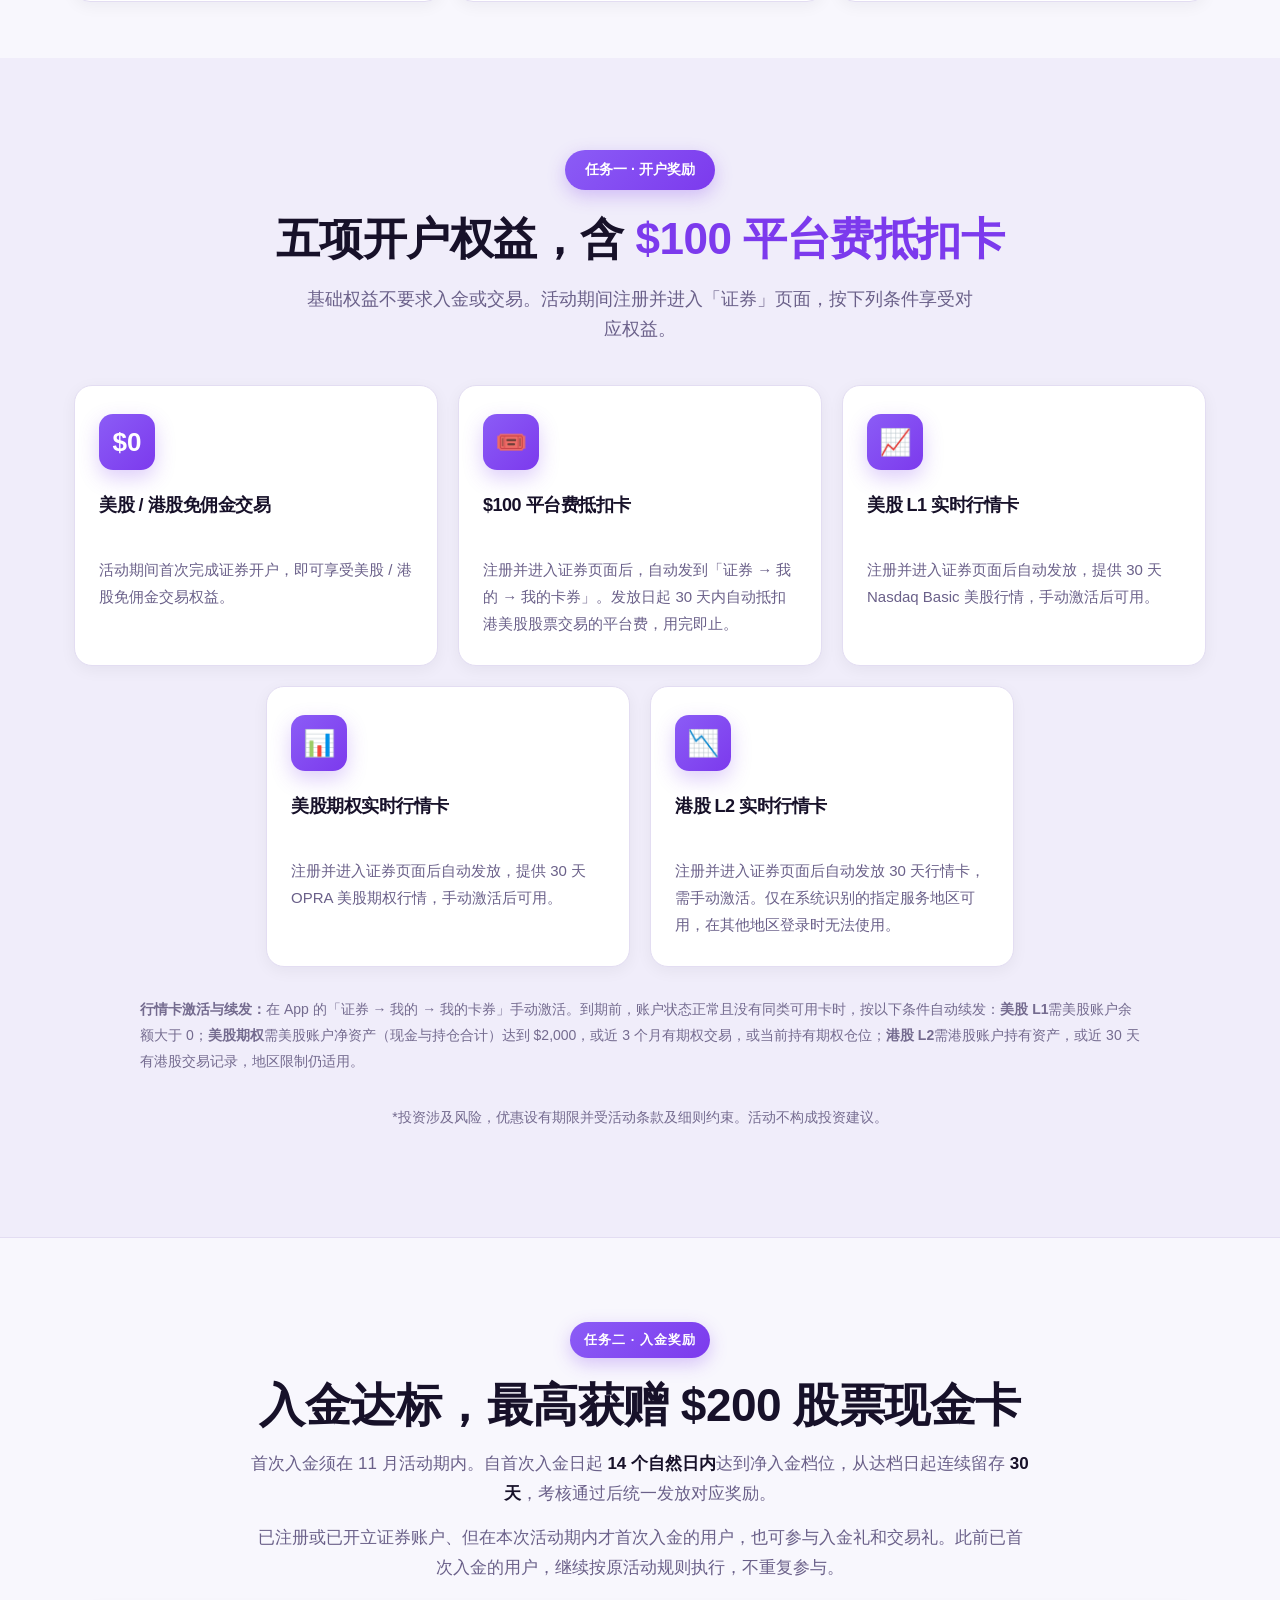
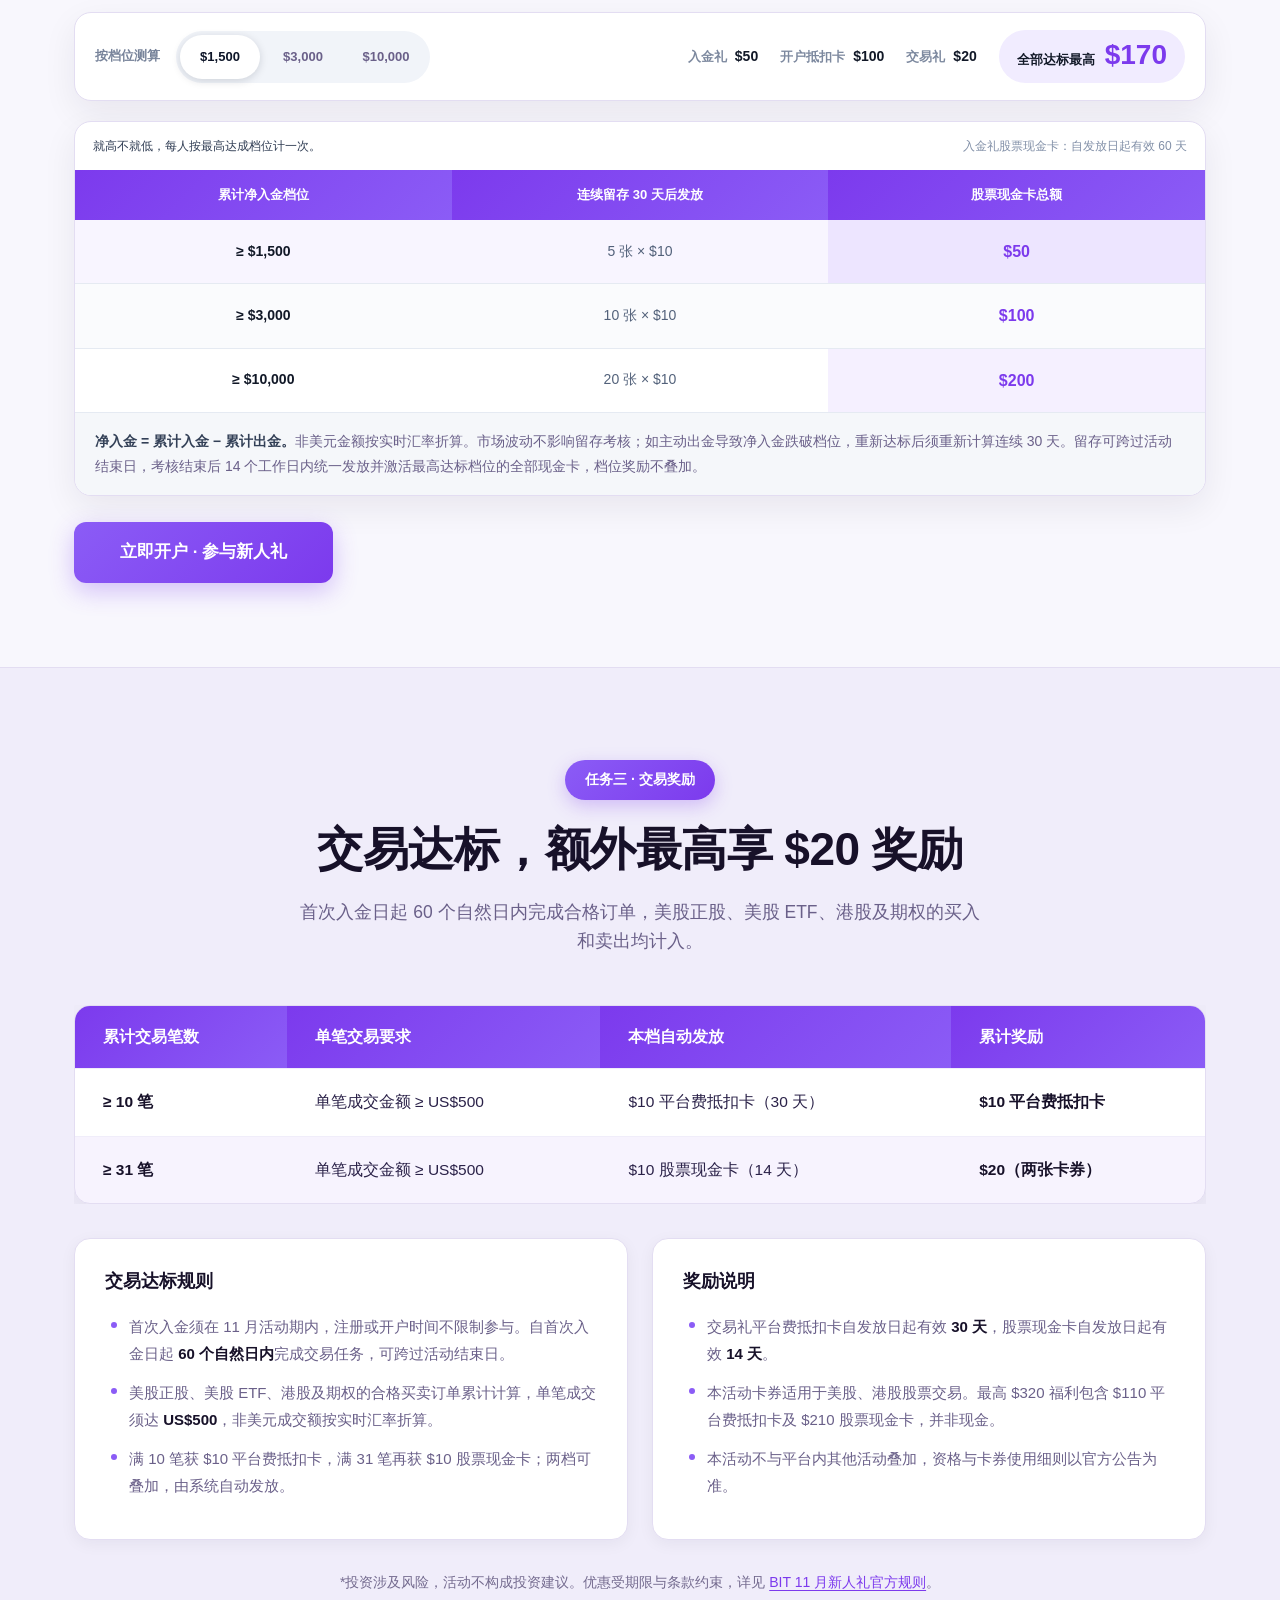
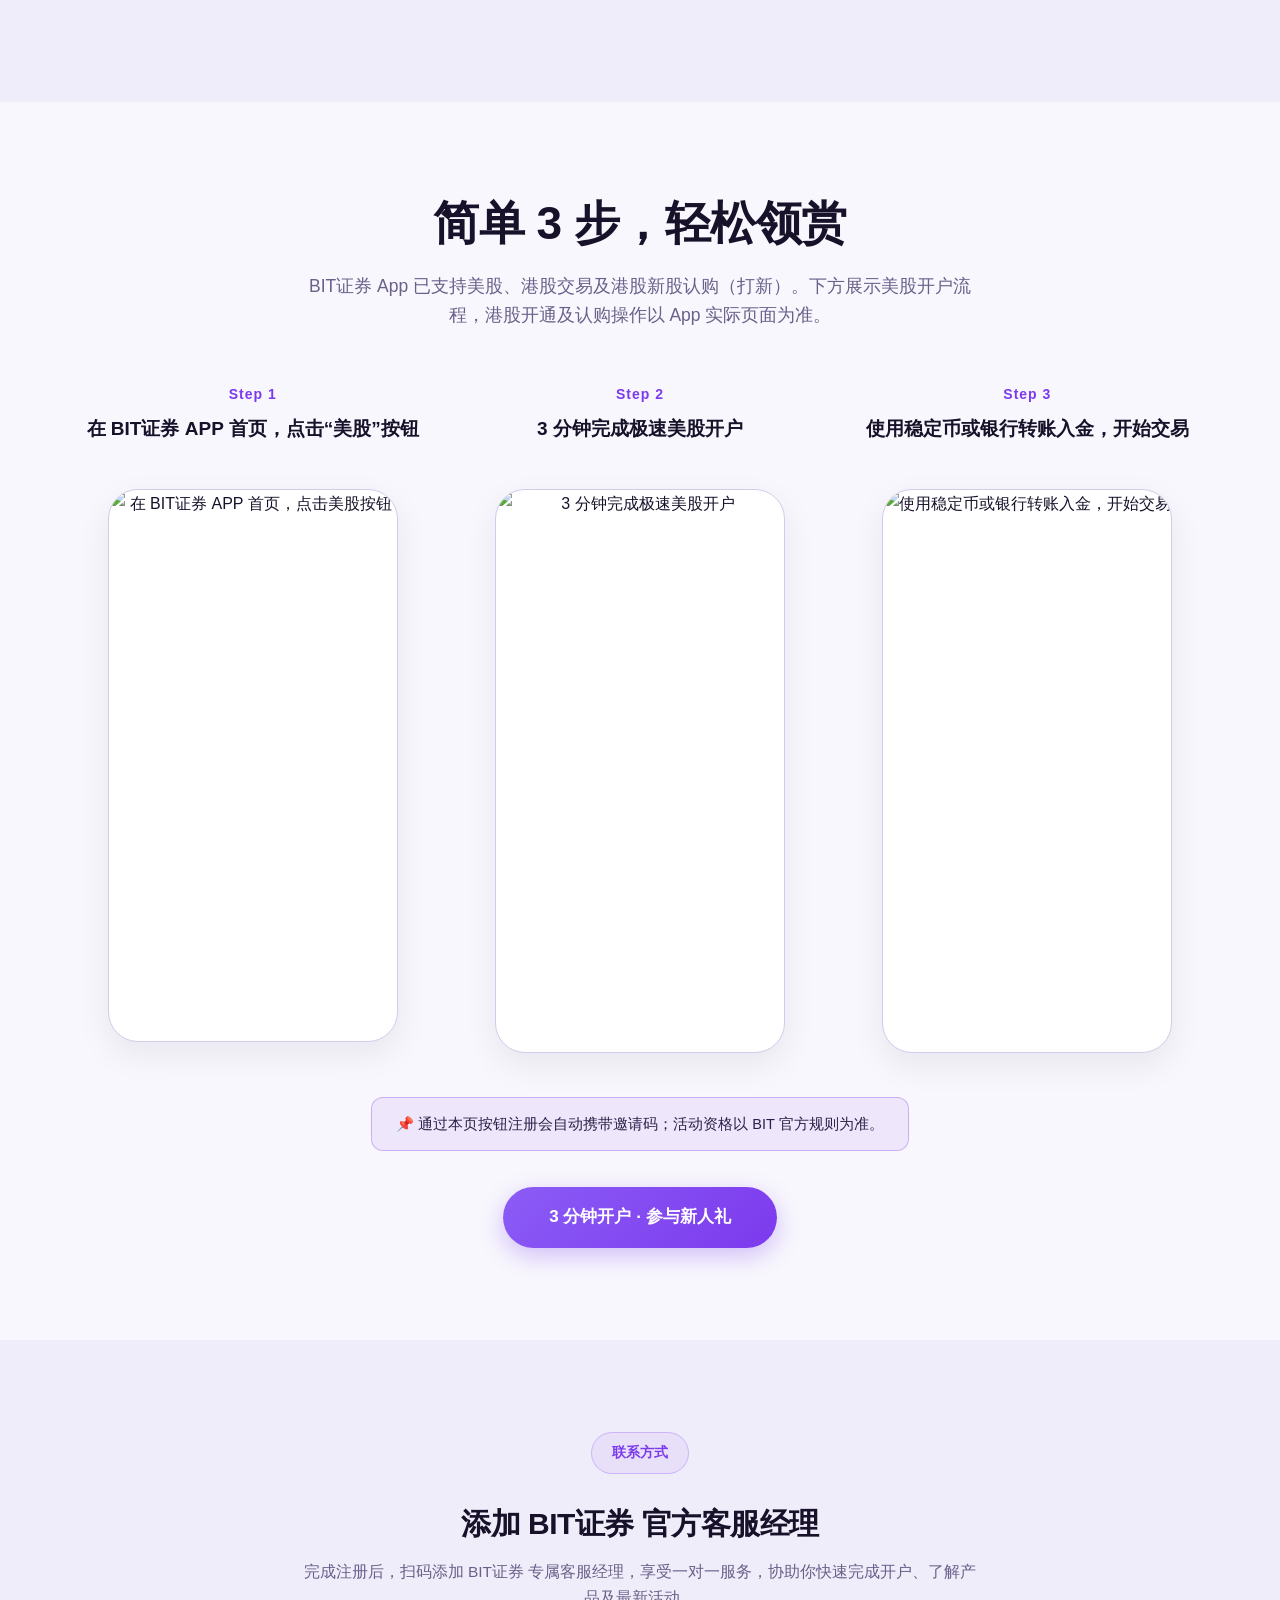
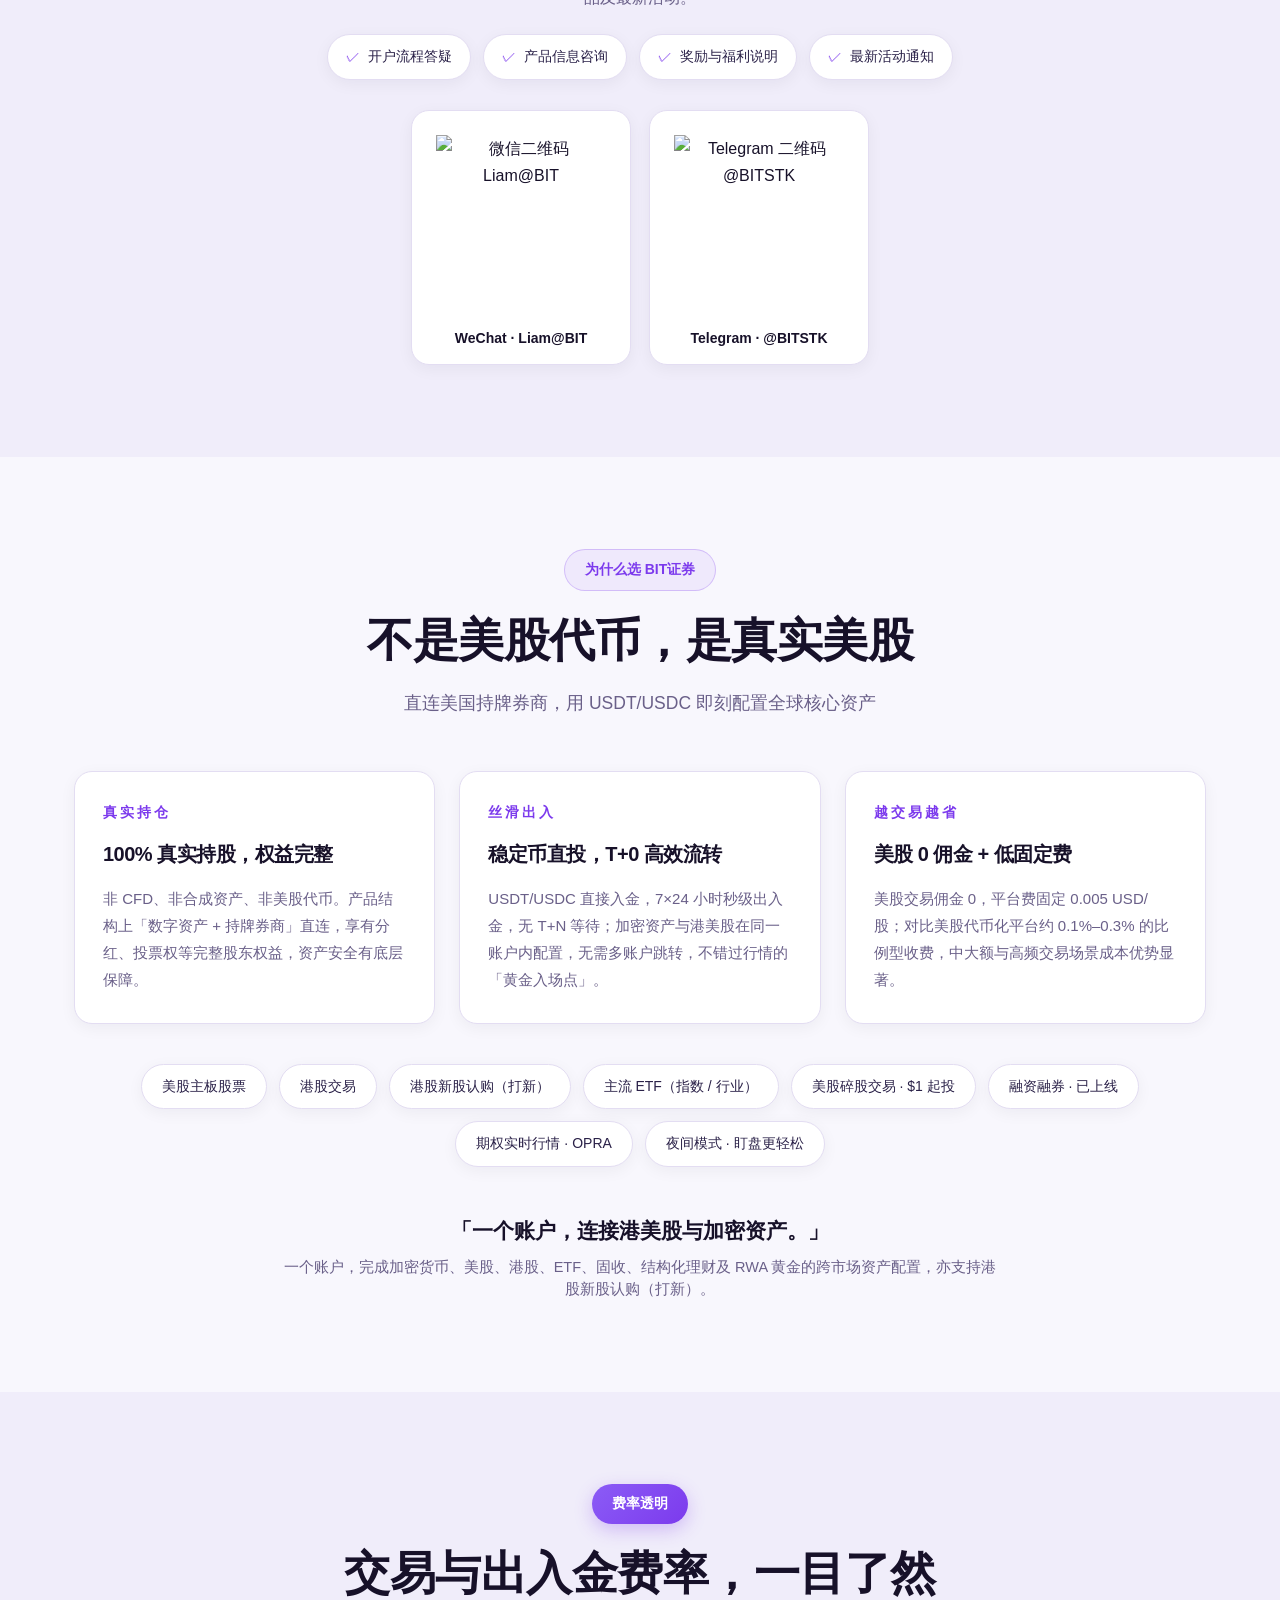
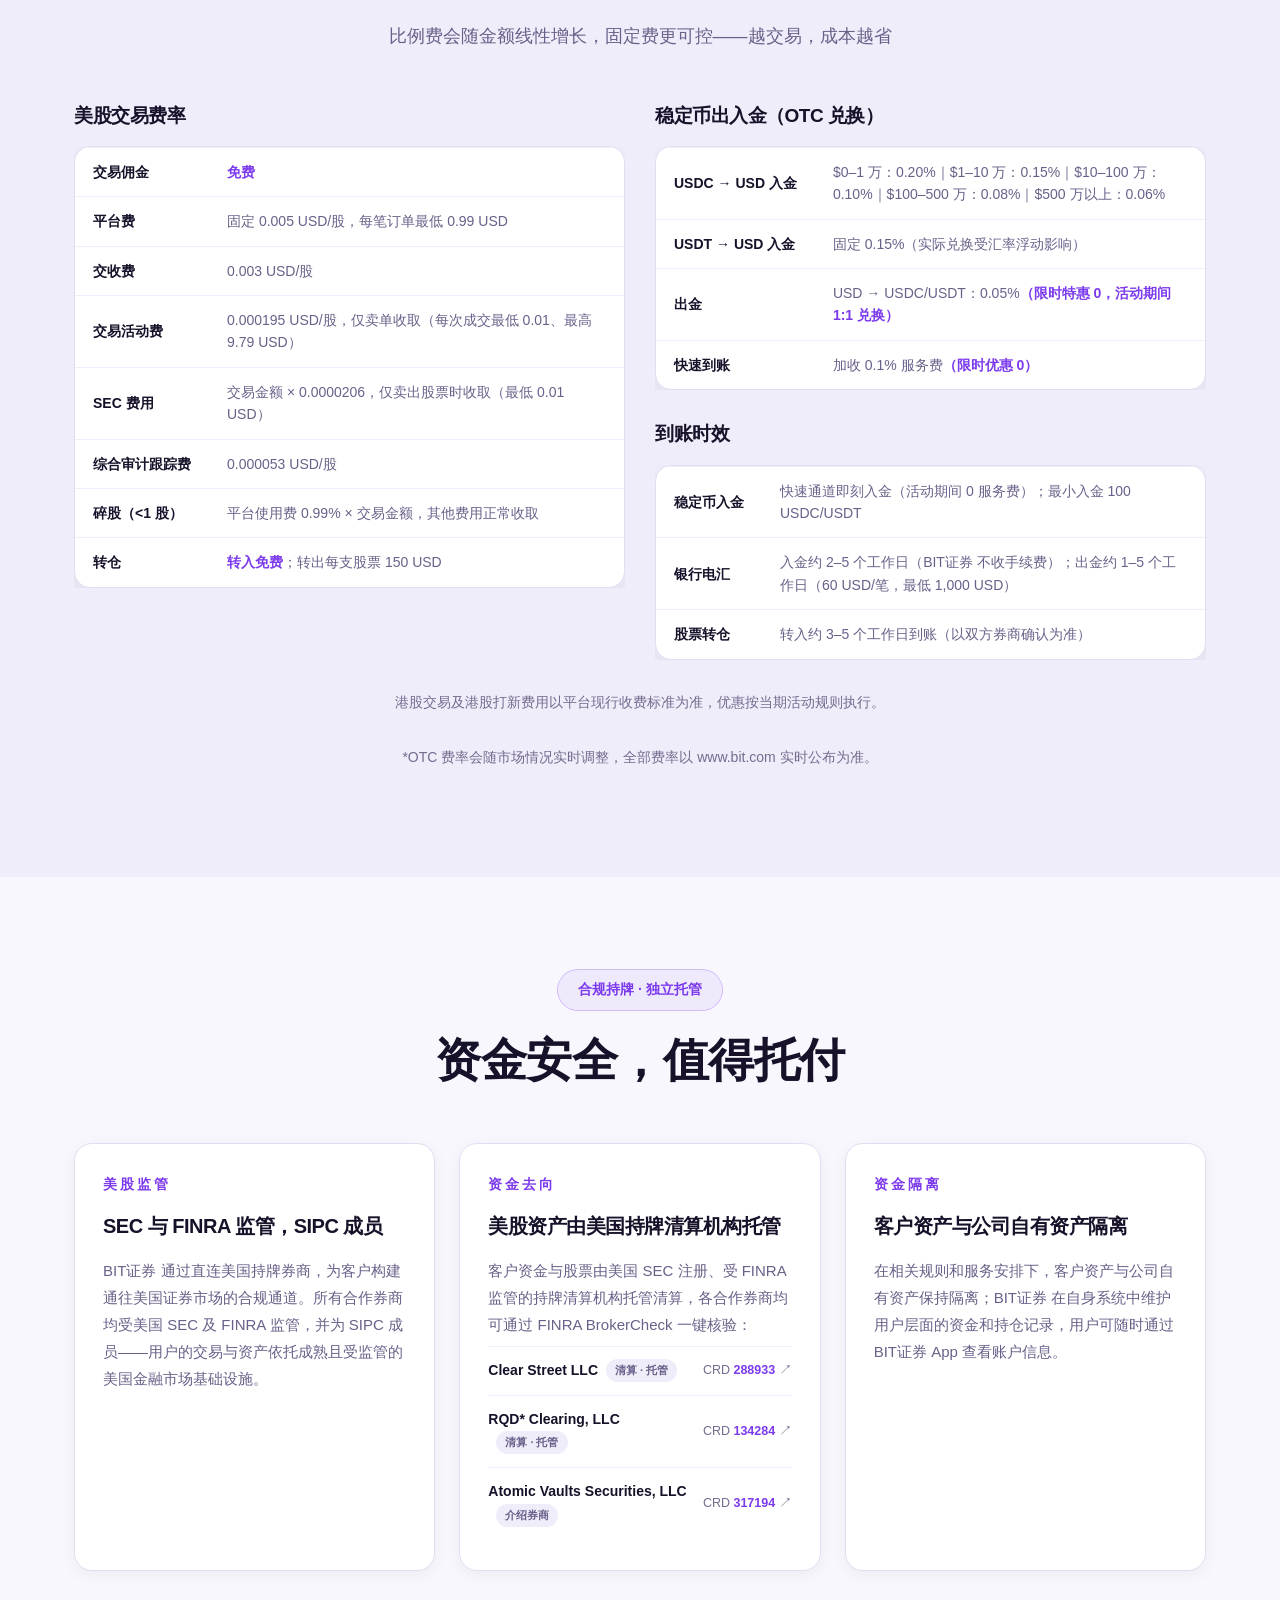
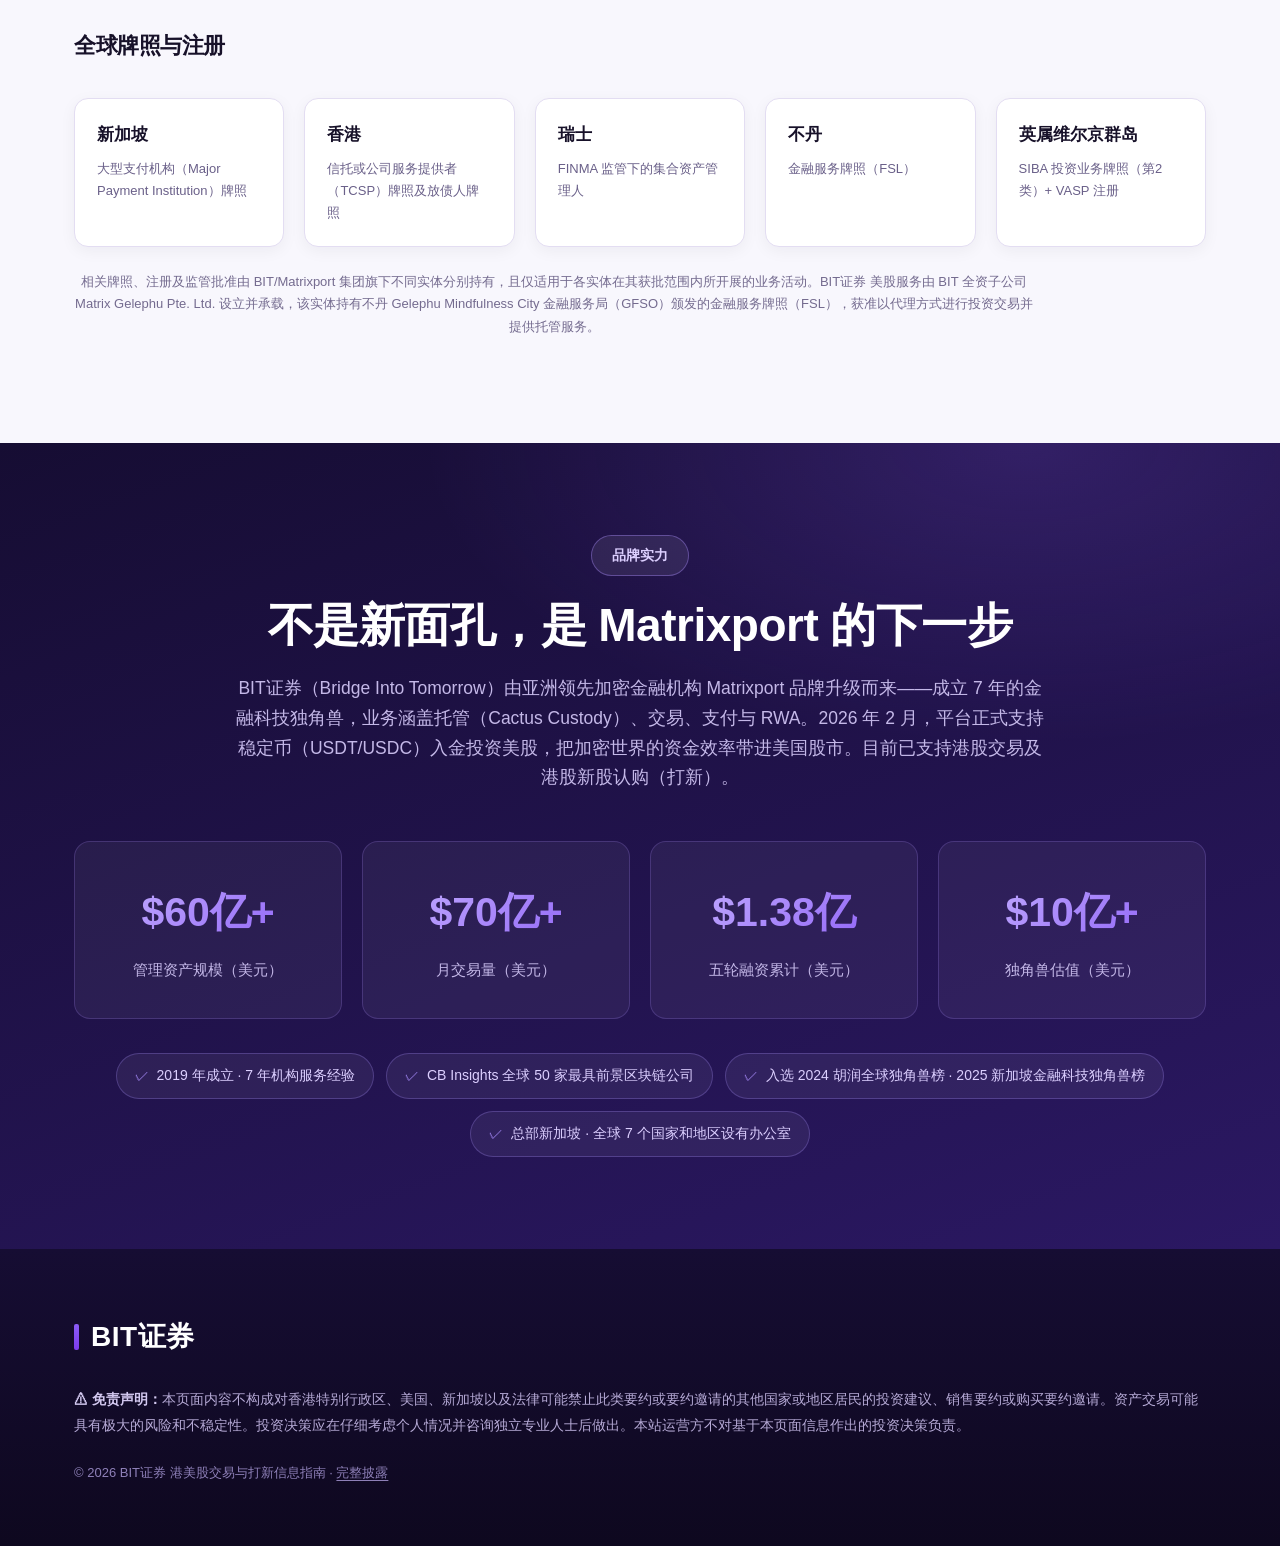
==== commit 9fd0fb69: "Update general BIT template for November newcomer rewards" ====
--- a/bit-site/public/index.html
+++ b/bit-site/public/index.html
@@ -3,8 +3,8 @@
 <head>
 <meta charset="utf-8">
 <meta name="viewport" content="width=device-width, initial-scale=1, viewport-fit=cover">
-<title>BIT证券 10月证券新人礼｜开户享 $310 大礼包</title>
-<meta name="description" content="BIT证券 10月证券新人礼：开户享美股 / 港股免佣金交易、$100 平台费抵扣卡及双行情卡；入金与交易达标最高可获 $210 股票现金卡。平台现已支持港股交易及港股新股认购（打新）。">
+<title>BIT证券 11月证券新人礼｜完成任务累计最高享 US$320 福利</title>
+<meta name="description" content="BIT证券 11月证券新人礼：完成对应任务，累计最高享 US$320 福利，包括 US$110 平台费抵扣卡及最高 US$210 股票现金卡；另有美股 L1、美股期权及指定地区可用的港股 L2 行情权益。">
 <meta name="robots" content="index,follow,max-image-preview:large">
 <meta name="author" content="onsites.me 独立内容发布者">
 <link rel="canonical" href="https://bit.onsites.me/">
@@ -152,6 +152,7 @@
 .gift-banner .bt{font-size:19px;font-weight:700;color:var(--ink)}
 .gift-banner .bs{font-size:14px;color:var(--ink-muted);margin-top:2px}
 .feat-grid{display:grid;grid-template-columns:repeat(2,minmax(0,1fr));gap:14px}
+.feat-grid .feat:last-child{grid-column:1/-1}
 .feat{padding:16px 20px;border-radius:14px;background:var(--ice-0);border:1px solid var(--line);box-shadow:var(--shadow-s)}
 .feat .ft{display:flex;align-items:flex-start;gap:8px;font-size:15px;line-height:1.5;font-weight:700;color:var(--ink)}
 .feat .ck{color:var(--brand);font-weight:900}
@@ -216,7 +217,11 @@
 .rn .rn-d{font-size:14px;line-height:1.7;color:var(--ink-muted);margin-top:6px}
 
 /* ---------- 图标卡（任务一） ---------- */
-.card-grid-4{display:grid;grid-template-columns:repeat(4,minmax(0,1fr));gap:20px;margin-top:40px}
+.benefits-grid{display:grid;grid-template-columns:repeat(6,minmax(0,1fr));gap:20px;margin-top:40px}
+@media(min-width:1101px){
+  .benefits-grid .icard{grid-column:span 2}
+  .benefits-grid .icard:nth-child(4){grid-column:2/span 2}
+}
 .icard{
   background:var(--ice-0);border:1px solid var(--line);border-radius:var(--radius);padding:28px 24px;
   box-shadow:var(--shadow-s);transition:transform .18s,box-shadow .18s;text-align:left;
@@ -336,6 +341,7 @@
 .info-card ul{margin:0;padding-left:4px;list-style:none}
 .info-card li{position:relative;padding-left:20px;font-size:15px;color:var(--ink-muted);margin-bottom:12px;line-height:1.8}
 .info-card li b{color:var(--ink)}
+.disclaimer .rules-link{color:var(--brand);text-decoration:underline;text-underline-offset:3px}
 .info-card li:before{content:"";position:absolute;left:2px;top:9px;width:6px;height:6px;border-radius:50%;background:var(--brand-2)}
 
 /* ---------- 通用表格与费率表 ---------- */
@@ -568,7 +574,7 @@
   .h-sec{font-size:clamp(26px,7.2vw,34px);line-height:1.35}
   .sub{font-size:15.5px;line-height:1.7;margin-top:14px}
   .block-title{font-size:19px;line-height:1.45}
-  .card-grid-4,.steps,.comp-grid,.tut-grid,.stat-grid{margin-top:34px}
+  .benefits-grid,.steps,.comp-grid,.tut-grid,.stat-grid{margin-top:34px}
   .icard,.info-card,.comp-card,.tut{padding:22px 20px}
   .icard h3{min-height:0}
   .icard .ico{width:48px;height:48px;font-size:23px;margin-bottom:16px}
@@ -602,7 +608,6 @@
   .task2-table-top{display:block;padding:13px 15px;line-height:1.65}
   .task2-table-top span{display:block}
   .task2-table-top span:last-child{margin-top:4px;text-align:left}
-  .task2-table{min-width:480px;table-layout:fixed}
   .task2-table th{padding:12px 10px;font-size:13px;line-height:1.6}
   .task2-table td{padding:15px 10px;font-size:14px}
   .task2-table td:last-child{font-size:15px}
@@ -666,7 +671,7 @@
 @media(prefers-reduced-motion:reduce){.rv{opacity:1;transform:none;transition:none}html{scroll-behavior:auto}}
 
 @media(max-width:1100px){
-  .card-grid-4{grid-template-columns:repeat(2,minmax(0,1fr))}
+  .benefits-grid{grid-template-columns:repeat(2,minmax(0,1fr))}
   .task2-calculator{flex-direction:column;align-items:stretch;gap:18px}
   .task2-tier-side,.task2-breakdown{justify-content:space-between}
 }
@@ -674,7 +679,7 @@
 @media(max-width:960px){
   .download-card{display:block}
   .download-options{border-left:0;border-top:1px solid var(--line)}
-  .card-grid-4,.prob-grid,.comp-grid,.tut-grid{grid-template-columns:1fr 1fr}
+  .prob-grid,.comp-grid,.tut-grid{grid-template-columns:1fr 1fr}
   .rn-grid{grid-template-columns:1fr 1fr}
   .steps,.prob-grid.cols-3,.fee-cols{grid-template-columns:1fr}
   .stat-grid{grid-template-columns:repeat(2,1fr)}
@@ -709,7 +714,7 @@
   .sec-a,.sec-b,.sec-deep{padding:56px 0}
 }
 @media(max-width:599px){
-  .card-grid-4{grid-template-columns:1fr;gap:16px}
+  .benefits-grid{grid-template-columns:1fr;gap:16px}
   .icard{padding:24px}
   .icard h3{min-height:0}
 }
@@ -732,7 +737,7 @@
 <header>
   <div class="wrap hd">
     <div class="logo"><span class="bar"></span><span class="name">BIT证券</span></div>
-    <div class="hd-promo">开户即享 <span class="blue">$310 新人大礼包</span>｜美股 / 港股免佣金交易</div>
+    <div class="hd-promo">11 月新人礼｜完成任务最高享 <span class="blue">$320</span> 福利</div>
     <a class="btn btn-primary btn-sm" data-signup-link href="https://www.bit.com/zh/register?invite_code=STOCK" target="_blank" rel="nofollow sponsored noopener noreferrer" aria-label="打开 BIT证券 注册页面，将在新窗口打开">立即开户</a>
   </div>
 </header>
@@ -741,23 +746,24 @@
 <section class="hero" id="top">
   <div class="wrap hero-grid">
     <div>
-      <span class="eyebrow pill-ice"><span class="dot"></span>10月证券新人礼 · 10月1日 — 10月31日 限时开放（UTC+8）</span>
+      <span class="eyebrow pill-ice"><span class="dot"></span>11 月证券新人礼 · 2026 年 11 月 1 日 00:00 至 11 月 30 日 23:59（UTC+8）</span>
       <h1>一个账户，<br>投资全球资产</h1>
       <p class="lead">交易加密货币、投资港美股、参与港股新股认购（打新）、配置代币化现实世界资产，一切尽在一个账户。<br><b>不是美股代币——美股直连美国持牌券商，真实持股、权益完整。港股交易与港股新股认购已支持。</b></p>
       <div class="gift-banner">
         <div class="gi">🎁</div>
         <div>
-          <div class="bt">开户即享 <span class="blue">$310</span> 新人大礼包</div>
-          <div class="bs">$100 平台费抵扣卡 + 最高 $200 入金礼 + 最高 $10 交易礼</div>
+          <div class="bt">完成任务累计最高享 <span class="blue">US$320</span> 福利</div>
+          <div class="bs">$100 平台费抵扣卡 + 最高 $200 入金礼 + 最高 $20 交易礼</div>
         </div>
       </div>
       <div class="feat-grid">
-        <div class="feat"><div class="ft"><span class="ck">✓</span>美股 / 港股免佣金交易</div><div class="fd">开户即可享受美股 / 港股免佣金交易权益</div></div>
-        <div class="feat"><div class="ft"><span class="ck">✓</span>$100 平台费抵扣卡</div><div class="fd">满足证券开户活动条件后，进入证券页面自动发放，有效期 30 天</div></div>
-        <div class="feat"><div class="ft"><span class="ck">✓</span>港美股 L1 实时行情卡</div><div class="fd">30 天港美股 L1 实时行情，美股行情为 Nasdaq Basic</div></div>
-        <div class="feat"><div class="ft"><span class="ck">✓</span>港美股期权实时行情卡</div><div class="fd">30 天港美股期权实时行情，美股期权行情为 OPRA</div></div>
-      </div>
-      <a class="btn btn-primary btn-lg hero-cta" data-signup-link href="https://www.bit.com/zh/register?invite_code=STOCK" target="_blank" rel="nofollow sponsored noopener noreferrer" aria-label="打开 BIT证券 注册页面，将在新窗口打开">立即开户，领取 $310 大礼包</a>
+        <div class="feat"><div class="ft"><span class="ck">✓</span>美股 / 港股免佣金交易</div><div class="fd">活动期间首次完成证券开户可享</div></div>
+        <div class="feat"><div class="ft"><span class="ck">✓</span>$100 平台费抵扣卡</div><div class="fd">注册并进入证券页面后自动发放，自发放日起有效 30 天</div></div>
+        <div class="feat"><div class="ft"><span class="ck">✓</span>美股 L1 实时行情卡</div><div class="fd">30 天 Nasdaq Basic 行情，需手动激活</div></div>
+        <div class="feat"><div class="ft"><span class="ck">✓</span>美股期权实时行情卡</div><div class="fd">30 天 OPRA 行情，需手动激活</div></div>
+        <div class="feat"><div class="ft"><span class="ck">✓</span>港股 L2 实时行情卡（限指定地区）</div><div class="fd">30 天港股行情，需手动激活，可用地区以系统识别为准</div></div>
+      </div>
+      <a class="btn btn-primary btn-lg hero-cta" data-signup-link href="https://www.bit.com/zh/register?invite_code=STOCK" target="_blank" rel="nofollow sponsored noopener noreferrer" aria-label="打开 BIT证券 注册页面，将在新窗口打开">立即开户 · 达标最高享 $320</a>
       <div class="trust-strip">
         <span><span class="ck">✓</span>美股业务直连美国持牌券商 · SIPC 成员</span>
         <span><span class="ck">✓</span>Matrixport 升级 · $60亿+ 管理资产</span>
@@ -789,9 +795,9 @@
 <div class="reward-nav" id="rewards">
   <div class="wrap">
     <div class="rn-grid">
-      <a class="rn" href="#task1"><span class="rn-k">任务一 · 开户</span><span class="rn-v" style="display:block">四重开户权益</span><span class="rn-d" style="display:block">免佣 / $100 抵扣卡 / 双行情卡</span></a>
+      <a class="rn" href="#task1"><span class="rn-k">任务一 · 开户</span><span class="rn-v" style="display:block">五项开户权益</span><span class="rn-d" style="display:block">免佣 / $100 抵扣卡 / 三类实时行情</span></a>
       <a class="rn" href="#task2"><span class="rn-k">任务二 · 入金</span><span class="rn-v" style="display:block">最高 $200 股票现金卡</span><span class="rn-d" style="display:block">首次入金日起 14 个自然日达标 · 留存 30 天</span></a>
-      <a class="rn" href="#task3"><span class="rn-k">任务三 · 交易</span><span class="rn-v" style="display:block">最高 $10 股票现金卡</span><span class="rn-d" style="display:block">3 笔得 $5 · 8 笔累计 $10</span></a>
+      <a class="rn" href="#task3"><span class="rn-k">任务三 · 交易</span><span class="rn-v" style="display:block">最高 $20 交易礼</span><span class="rn-d" style="display:block">10 笔获 $10 抵扣卡 · 31 笔再获 $10 股票现金卡</span></a>
     </div>
   </div>
 </div>
@@ -800,15 +806,16 @@
 <section class="sec-b" id="task1">
   <div class="wrap center">
     <span class="eyebrow pill-blue">任务一 · 开户奖励</span>
-    <h2 class="h-sec"><span class="task1-title-line">首次完成证券开户，</span><span class="task1-title-line">一键获赠 <span class="blue">$100 抵扣卡</span>，</span><span class="task1-title-line">解锁四重福利</span></h2>
-    <p class="sub">无需入金、无需交易，注册并进入「证券」页面即可领取，四项独立生效。</p>
-    <div class="card-grid-4">
+    <h2 class="h-sec"><span class="task1-title-line">五项开户权益，</span><span class="task1-title-line">含 <span class="blue">$100 平台费抵扣卡</span></span></h2>
+    <p class="sub">基础权益不要求入金或交易。活动期间注册并进入「证券」页面，按下列条件享受对应权益。</p>
+    <div class="benefits-grid">
       <div class="icard"><div class="ico">$0</div><h3>美股 / 港股免佣金交易</h3><p>活动期间首次完成证券开户，即可享受美股 / 港股免佣金交易权益。</p></div>
-      <div class="icard"><div class="ico">🎟️</div><h3>$100 平台费抵扣卡</h3><p>满足证券开户活动条件后，进入证券页面自动发放，有效期 30 天。</p></div>
-      <div class="icard"><div class="ico">📈</div><h3>港美股 L1 实时行情卡</h3><p>自动发放 30 天港美股 L1 实时行情卡，手动激活后使用；美股行情为 Nasdaq Basic。</p></div>
-      <div class="icard"><div class="ico">📊</div><h3>港美股期权实时行情卡</h3><p>自动发放 30 天港美股期权实时行情卡，手动激活后使用；美股期权行情为 OPRA。</p></div>
-    </div>
-    <p class="disclaimer">平台费抵扣卡有效期 30 天，用于抵扣交易时产生的平台费，不可提现或转让。美股余额大于 0 时，美股 L1 行情卡自动续发；美股期权行情卡满足净资产 ≥ $2,000、近 3 个月有期权交易或持有期权仓位任一条件时续发。港股交易及港股新股认购（打新）现已支持。</p>
+      <div class="icard"><div class="ico">🎟️</div><h3>$100 平台费抵扣卡</h3><p>注册并进入证券页面后，自动发到「证券 → 我的 → 我的卡券」。发放日起 30 天内自动抵扣港美股股票交易的平台费，用完即止。</p></div>
+      <div class="icard"><div class="ico">📈</div><h3>美股 L1 实时行情卡</h3><p>注册并进入证券页面后自动发放，提供 30 天 Nasdaq Basic 美股行情，手动激活后可用。</p></div>
+      <div class="icard"><div class="ico">📊</div><h3>美股期权实时行情卡</h3><p>注册并进入证券页面后自动发放，提供 30 天 OPRA 美股期权行情，手动激活后可用。</p></div>
+      <div class="icard"><div class="ico">📉</div><h3>港股 L2 实时行情卡</h3><p>注册并进入证券页面后自动发放 30 天行情卡，需手动激活。仅在系统识别的指定服务地区可用，在其他地区登录时无法使用。</p></div>
+    </div>
+    <p class="disclaimer"><b>行情卡激活与续发：</b>在 App 的「证券 → 我的 → 我的卡券」手动激活。到期前，账户状态正常且没有同类可用卡时，按以下条件自动续发：<b>美股 L1</b>需美股账户余额大于 0；<b>美股期权</b>需美股账户净资产（现金与持仓合计）达到 $2,000，或近 3 个月有期权交易，或当前持有期权仓位；<b>港股 L2</b>需港股账户持有资产，或近 30 天有港股交易记录，地区限制仍适用。</p>
     <p class="disclaimer">*投资涉及风险，优惠设有期限并受活动条款及细则约束。活动不构成投资建议。</p>
   </div>
 </section>
@@ -819,7 +826,8 @@
     <div class="task2-head">
       <span class="task2-kicker">任务二 · 入金奖励</span>
       <h2 class="task2-title">入金达标，最高获赠 $200 股票现金卡</h2>
-      <p class="task2-sub">首次入金日起 <b>14 个自然日内</b>达到净入金档位，留存满 <b>30 天</b>后激活完整奖励。首次入金须在 10 月内，并符合当期活动资格要求。</p>
+      <p class="task2-sub">首次入金须在 11 月活动期内。自首次入金日起 <b>14 个自然日内</b>达到净入金档位，从达档日起连续留存 <b>30 天</b>，考核通过后统一发放对应奖励。</p>
+      <p class="task2-sub">已注册或已开立证券账户、但在本次活动期内才首次入金的用户，也可参与入金礼和交易礼。此前已首次入金的用户，继续按原活动规则执行，不重复参与。</p>
     </div>
 
     <div class="task2-calculator" data-task2-calculator>
@@ -833,32 +841,32 @@
       </div>
       <div class="task2-breakdown" aria-live="polite">
         <div class="task2-metric"><span>入金礼</span><b data-task2-deposit>$50</b></div>
-        <div class="task2-metric"><span>抵扣卡</span><b>$100</b></div>
-        <div class="task2-metric"><span>交易礼</span><b>$10</b></div>
-        <div class="task2-total"><span>累计最高可得</span><strong data-task2-total>$160</strong></div>
+        <div class="task2-metric"><span>开户抵扣卡</span><b>$100</b></div>
+        <div class="task2-metric"><span>交易礼</span><b>$20</b></div>
+        <div class="task2-total"><span>全部达标最高</span><strong data-task2-total>$170</strong></div>
       </div>
     </div>
 
     <div class="task2-table-card">
       <div class="task2-table-top">
         <span>就高不就低，每人按最高达成档位计一次。</span>
-        <span>入金礼股票现金卡：激活后有效期 60 天</span>
+        <span>入金礼股票现金卡：自发放日起有效 60 天</span>
       </div>
       <div class="task2-table-scroll">
         <table class="task2-table">
-          <thead><tr><th>累计净入金达标</th><th>即时到账</th><th>留存 30 天再激活</th><th>累计获得股票现金卡</th></tr></thead>
+          <thead><tr><th>累计净入金档位</th><th>连续留存 30 天后发放</th><th>股票现金卡总额</th></tr></thead>
           <tbody>
-            <tr class="is-active" data-task2-row="1500"><td><b>≥ $1,500</b></td><td>$5</td><td>$45</td><td>$50</td></tr>
-            <tr data-task2-row="3000"><td><b>≥ $3,000</b></td><td>$5</td><td>$95</td><td>$100</td></tr>
-            <tr data-task2-row="10000"><td><b>≥ $10,000</b></td><td>$5</td><td>$195</td><td>$200</td></tr>
+            <tr class="is-active" data-task2-row="1500"><td><b>≥ $1,500</b></td><td>5 张 × $10</td><td>$50</td></tr>
+            <tr data-task2-row="3000"><td><b>≥ $3,000</b></td><td>10 张 × $10</td><td>$100</td></tr>
+            <tr data-task2-row="10000"><td><b>≥ $10,000</b></td><td>20 张 × $10</td><td>$200</td></tr>
           </tbody>
         </table>
       </div>
-      <p class="task2-table-foot"><b>净入金 = 累计入金 − 累计出金。</b>跌破档位需重新计算留存期；资产变动及入金币种兑换不影响达标金额。首次入金日起 14 个自然日内可重新达标，考核完成后余下奖励将在 14 个工作日内发放。港美股入金按活动规则合并计算；股票现金卡可用于港美股交易，不可提现或转让。</p>
+      <p class="task2-table-foot"><b>净入金 = 累计入金 − 累计出金。</b>非美元金额按实时汇率折算。市场波动不影响留存考核；如主动出金导致净入金跌破档位，重新达标后须重新计算连续 30 天。留存可跨过活动结束日，考核结束后 14 个工作日内统一发放并激活最高达标档位的全部现金卡，档位奖励不叠加。</p>
     </div>
 
     <div class="task2-action-row">
-      <a class="btn btn-primary btn-lg task2-cta" data-signup-link href="https://www.bit.com/zh/register?invite_code=STOCK" target="_blank" rel="nofollow sponsored noopener noreferrer" aria-label="打开 BIT证券 注册页面，将在新窗口打开">立即开户领 $310 大礼包</a>
+      <a class="btn btn-primary btn-lg task2-cta" data-signup-link href="https://www.bit.com/zh/register?invite_code=STOCK" target="_blank" rel="nofollow sponsored noopener noreferrer" aria-label="打开 BIT证券 注册页面，将在新窗口打开">立即开户 · 参与新人礼</a>
     </div>
   </div>
 </section>
@@ -868,15 +876,15 @@
   <div class="wrap">
     <div class="center">
       <span class="eyebrow pill-blue">任务三 · 交易奖励</span>
-      <h2 class="h-sec">交易达标，额外最高获赠 $10 股票现金卡</h2>
-      <p class="sub">首次入金日起 14 个自然日内完成符合条件的美股、港股正股买入交易</p>
+      <h2 class="h-sec">交易达标，额外最高享 $20 奖励</h2>
+      <p class="sub">首次入金日起 60 个自然日内完成合格订单，美股正股、美股 ETF、港股及期权的买入和卖出均计入。</p>
     </div>
     <div class="wrap-scroll" style="margin-top:48px">
     <table class="rtable">
-      <thead><tr><th>累计交易笔数</th><th>单笔交易要求</th><th>本档股票现金卡</th><th>最终累计奖励</th></tr></thead>
+      <thead><tr><th>累计交易笔数</th><th>单笔交易要求</th><th>本档自动发放</th><th>累计奖励</th></tr></thead>
       <tbody>
-        <tr><td><b>≥ 3 笔</b></td><td>单笔成交金额折合美元 ≥ $100</td><td>$5</td><td><b>$5 股票现金卡</b></td></tr>
-        <tr class="hot"><td><b>≥ 8 笔</b></td><td>单笔成交金额折合美元 ≥ $100</td><td>$5</td><td><b>$10 股票现金卡</b></td></tr>
+        <tr><td><b>≥ 10 笔</b></td><td>单笔成交金额 ≥ US$500</td><td>$10 平台费抵扣卡（30 天）</td><td><b>$10 平台费抵扣卡</b></td></tr>
+        <tr class="hot"><td><b>≥ 31 笔</b></td><td>单笔成交金额 ≥ US$500</td><td>$10 股票现金卡（14 天）</td><td><b>$20（两张卡券）</b></td></tr>
       </tbody>
     </table>
     </div>
@@ -884,21 +892,21 @@
       <div class="info-card">
         <h4>交易达标规则</h4>
         <ul>
-          <li>须在活动期间首次完成证券开户，首次入金须在 10 月内，并符合当期活动资格要求；在首次入金日起 <b>14 个自然日内</b>完成任务。</li>
-          <li>仅统计符合活动条件的<b>美股、港股正股买入交易</b>，两个市场合并计数；每笔成交金额折合美元不低于 $100。</li>
-          <li>达到 3 笔获 $5；达到 8 笔再获 $5，累计最高 $10。</li>
+          <li>首次入金须在 11 月活动期内，注册或开户时间不限制参与。自首次入金日起 <b>60 个自然日内</b>完成交易任务，可跨过活动结束日。</li>
+          <li>美股正股、美股 ETF、港股及期权的合格买卖订单累计计算，单笔成交须达 <b>US$500</b>，非美元成交额按实时汇率折算。</li>
+          <li>满 10 笔获 $10 平台费抵扣卡，满 31 笔再获 $10 股票现金卡；两档可叠加，由系统自动发放。</li>
         </ul>
       </div>
       <div class="info-card">
         <h4>奖励说明</h4>
         <ul>
-          <li>交易奖励为<b>股票现金卡</b>，并非平台费抵扣卡。</li>
-          <li>股票现金卡激活后有效期为 60 天。</li>
-          <li>符合活动资格且首次入金在 10 月内，即使活动结束，仍可继续完成首次入金日起 14 个自然日内的任务。</li>
+          <li>交易礼平台费抵扣卡自发放日起有效 <b>30 天</b>，股票现金卡自发放日起有效 <b>14 天</b>。</li>
+          <li>本活动卡券适用于美股、港股股票交易。最高 $320 福利包含 $110 平台费抵扣卡及 $210 股票现金卡，并非现金。</li>
+          <li>本活动不与平台内其他活动叠加，资格与卡券使用细则以官方公告为准。</li>
         </ul>
       </div>
     </div>
-    <p class="disclaimer center">*投资涉及风险，优惠设有期限并受活动条款及细则约束。活动不构成投资建议。</p>
+    <p class="disclaimer center">*投资涉及风险，活动不构成投资建议。优惠受期限与条款约束，详见 <a class="rules-link" href="https://www.bit.com/zh/helpcenter/articles/17731247" target="_blank" rel="noopener noreferrer">BIT 11 月新人礼官方规则</a>。</p>
   </div>
 </section>
 
@@ -971,9 +979,9 @@
         <div class="phone"><img src="/bit-step-funding.webp" alt="使用稳定币或银行转账入金，开始交易" width="534" height="1042" loading="lazy" decoding="async"></div>
       </div>
     </div>
-    <div class="note-bar">📌 通过本页按钮注册将自动携带邀请码，否则可能无法获得上述活动奖励。</div>
+    <div class="note-bar">📌 通过本页按钮注册会自动携带邀请码；活动资格以 BIT 官方规则为准。</div>
     <br>
-    <a class="btn btn-primary btn-lg" style="margin-top:36px" data-signup-link href="https://www.bit.com/zh/register?invite_code=STOCK" target="_blank" rel="nofollow sponsored noopener noreferrer" aria-label="打开 BIT证券 注册页面，将在新窗口打开">3 分钟开户 · 立即领取</a>
+    <a class="btn btn-primary btn-lg" style="margin-top:36px" data-signup-link href="https://www.bit.com/zh/register?invite_code=STOCK" target="_blank" rel="nofollow sponsored noopener noreferrer" aria-label="打开 BIT证券 注册页面，将在新窗口打开">3 分钟开户 · 参与新人礼</a>
   </div>
 </section>
 
@@ -1158,8 +1166,8 @@
 
 <!-- ============ 移动端底部常驻 CTA ============ -->
 <div class="mcta">
-  <div class="mt">开户即享 $310 新人大礼包<small>最高 $200 入金礼 + $10 交易礼</small></div>
-  <a class="btn btn-primary btn-sm" data-signup-link href="https://www.bit.com/zh/register?invite_code=STOCK" target="_blank" rel="nofollow sponsored noopener noreferrer" aria-label="打开 BIT证券 注册页面，将在新窗口打开">领 $310 礼包</a>
+  <div class="mt">达标最高享 $320 新人福利<small>最高 $200 入金礼 + $20 交易礼</small></div>
+  <a class="btn btn-primary btn-sm" data-signup-link href="https://www.bit.com/zh/register?invite_code=STOCK" target="_blank" rel="nofollow sponsored noopener noreferrer" aria-label="打开 BIT证券 注册页面，将在新窗口打开">参与 11 月新人礼</a>
 </div>
 
 <!-- ============ 页面快速导航 ============ -->
@@ -1240,9 +1248,9 @@
   var root=document.querySelector('[data-task2-calculator]');
   if(!root)return;
   var tiers={
-    1500:{deposit:50,total:160},
-    3000:{deposit:100,total:210},
-    10000:{deposit:200,total:310}
+    1500:{deposit:50,total:170},
+    3000:{deposit:100,total:220},
+    10000:{deposit:200,total:320}
   };
   var buttons=[].slice.call(root.querySelectorAll('[data-task2-tier]'));
   var rows=[].slice.call(document.querySelectorAll('[data-task2-row]'));
